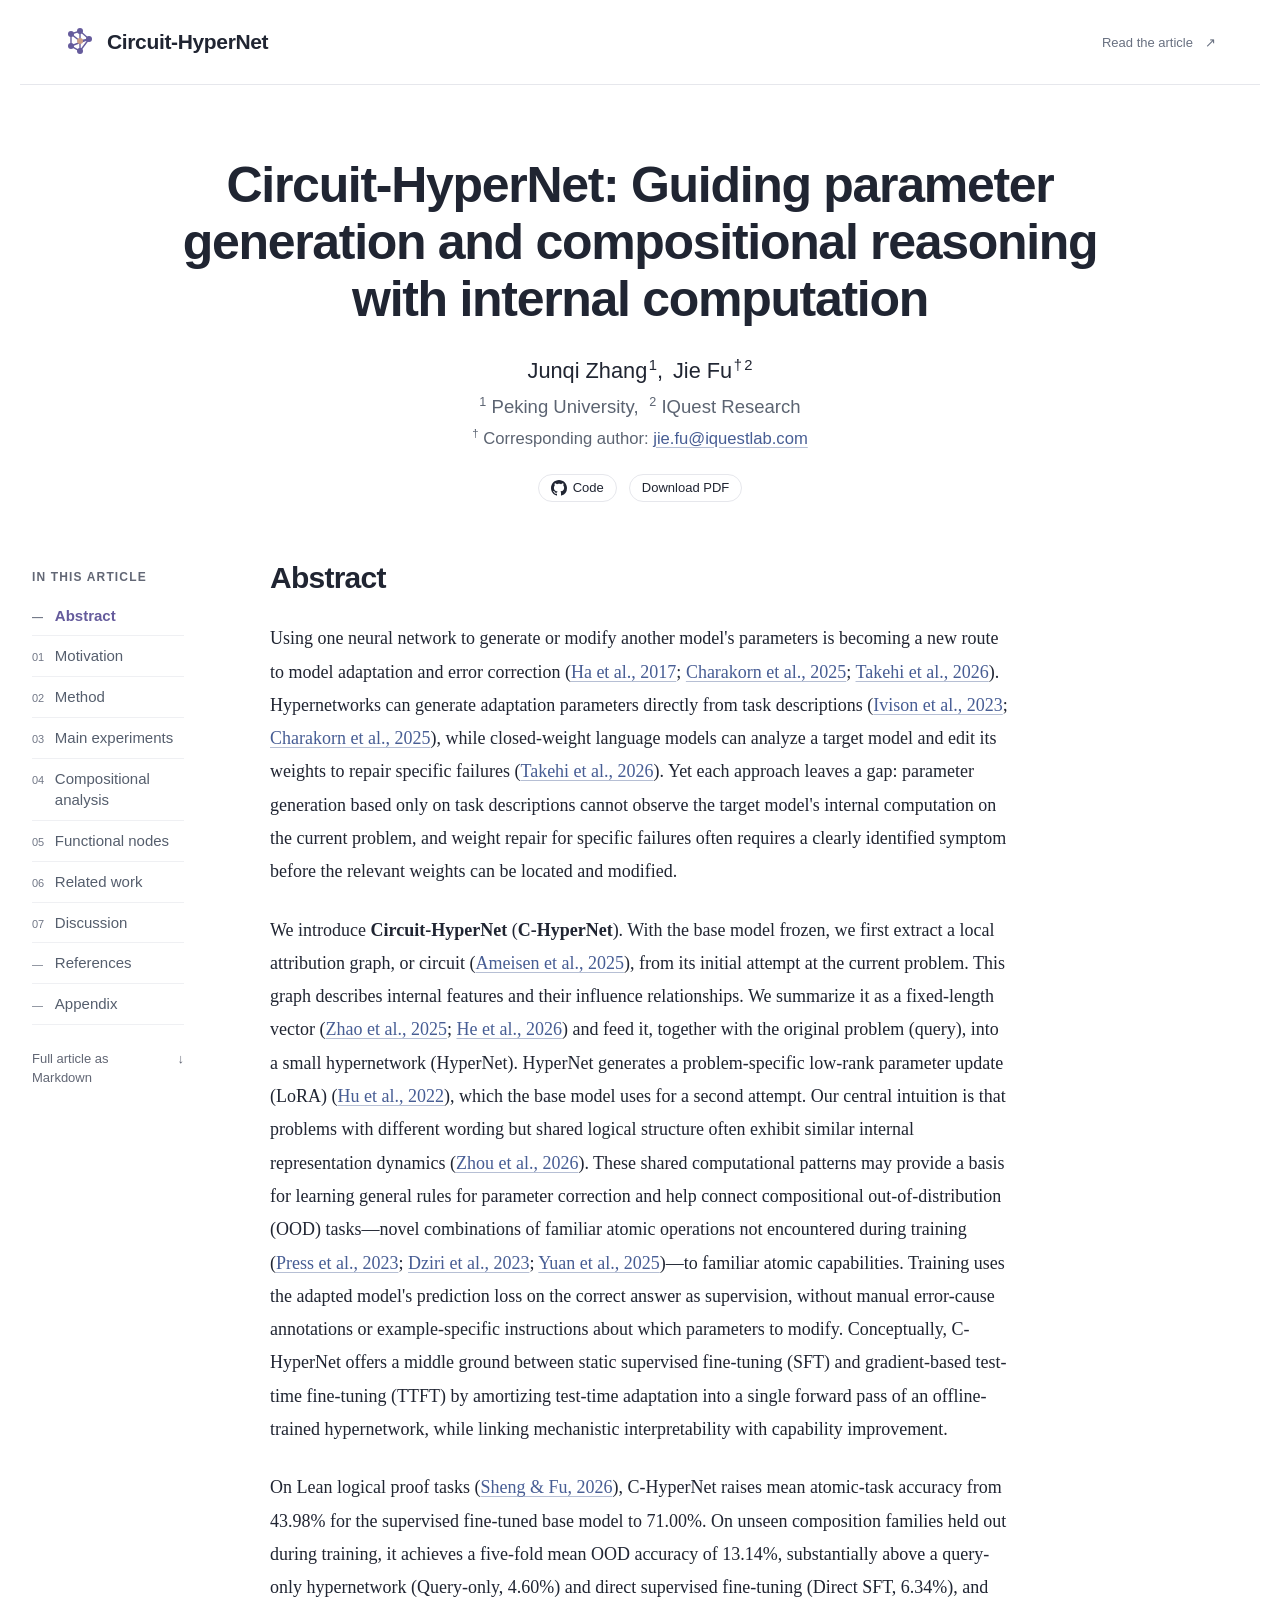
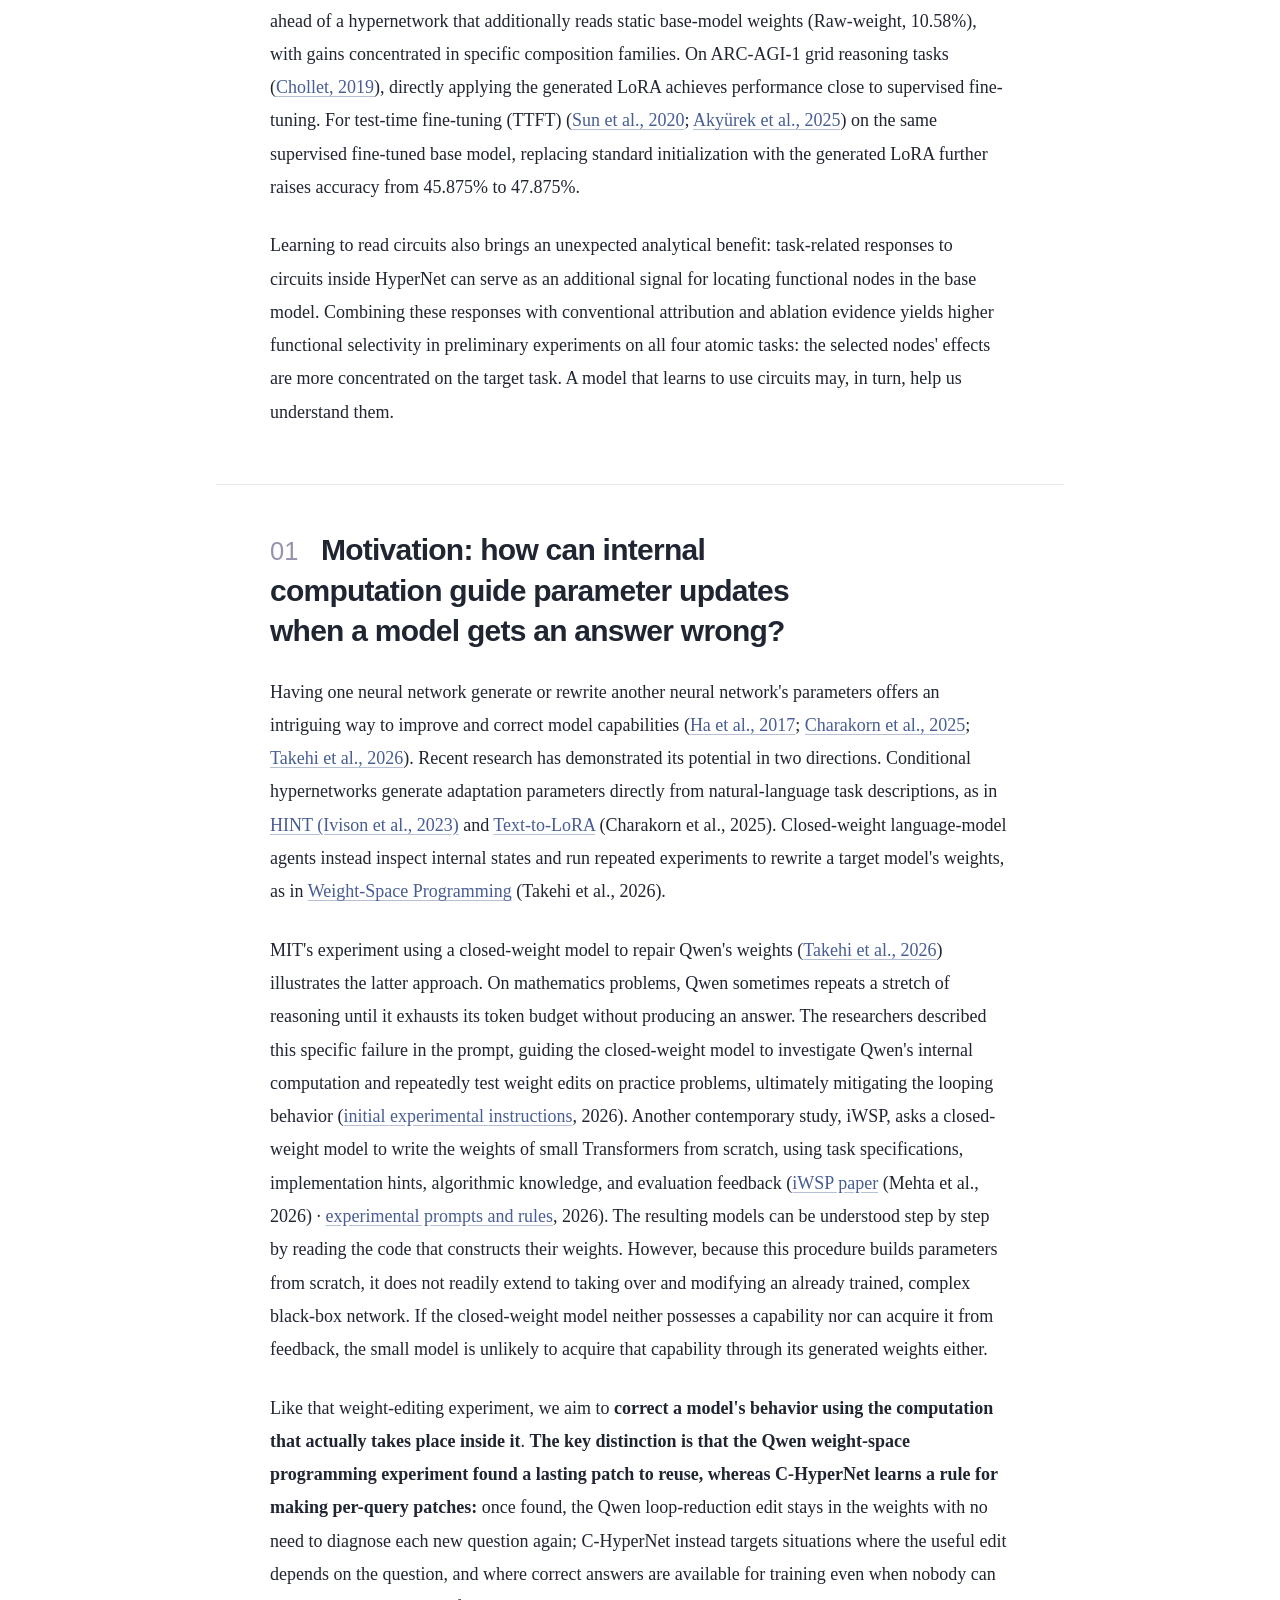
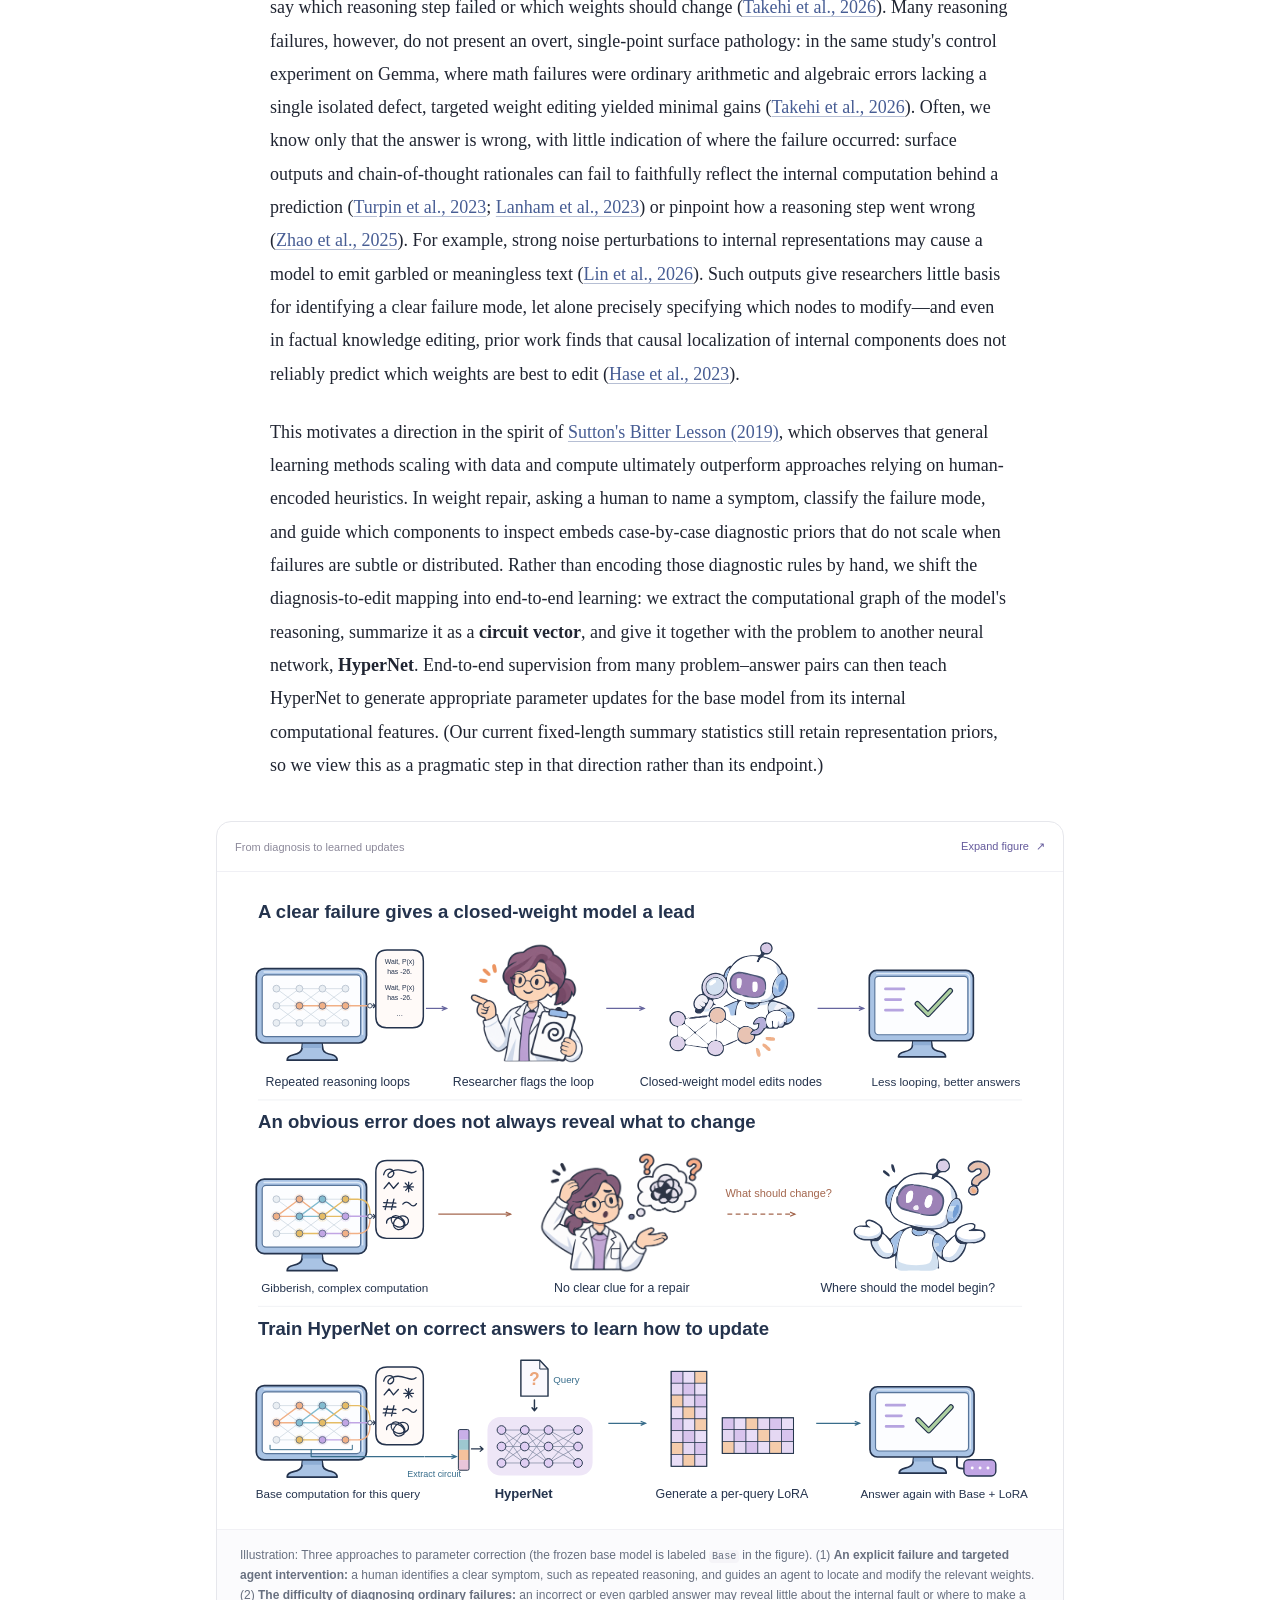
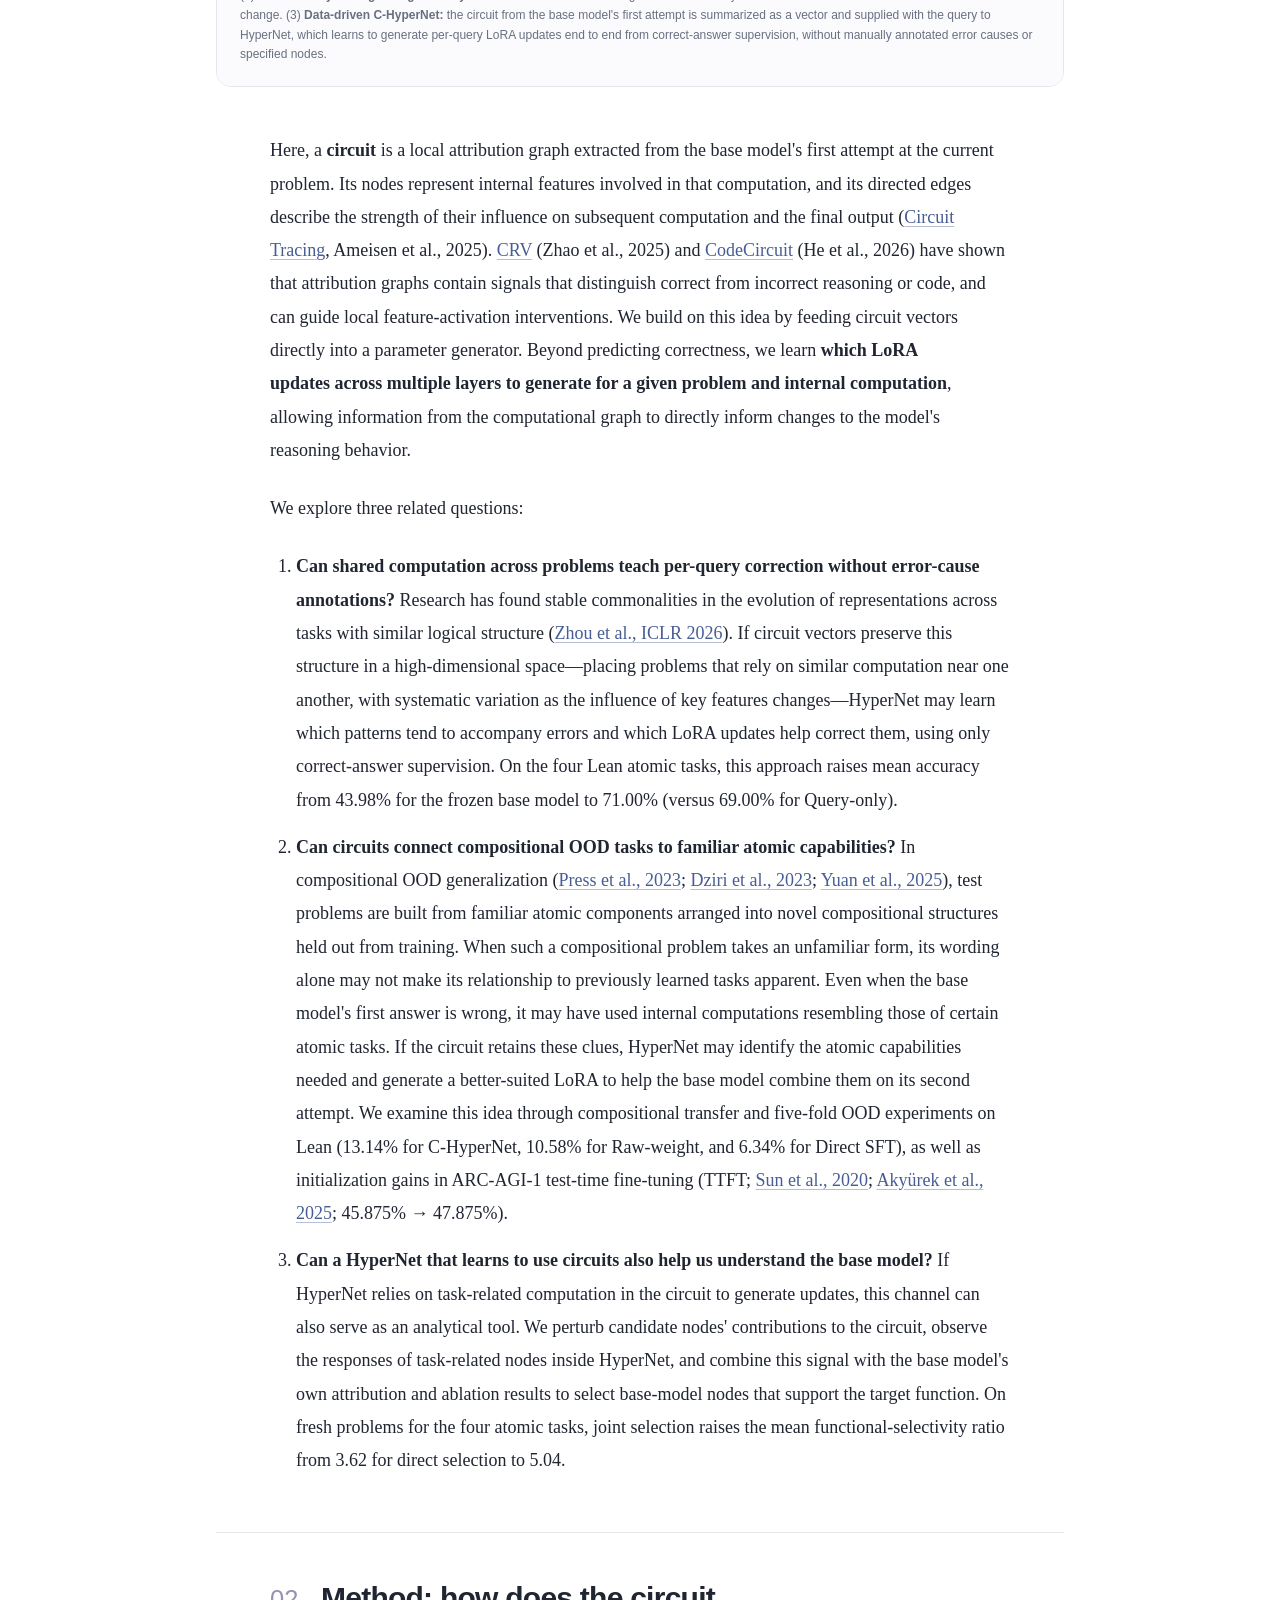
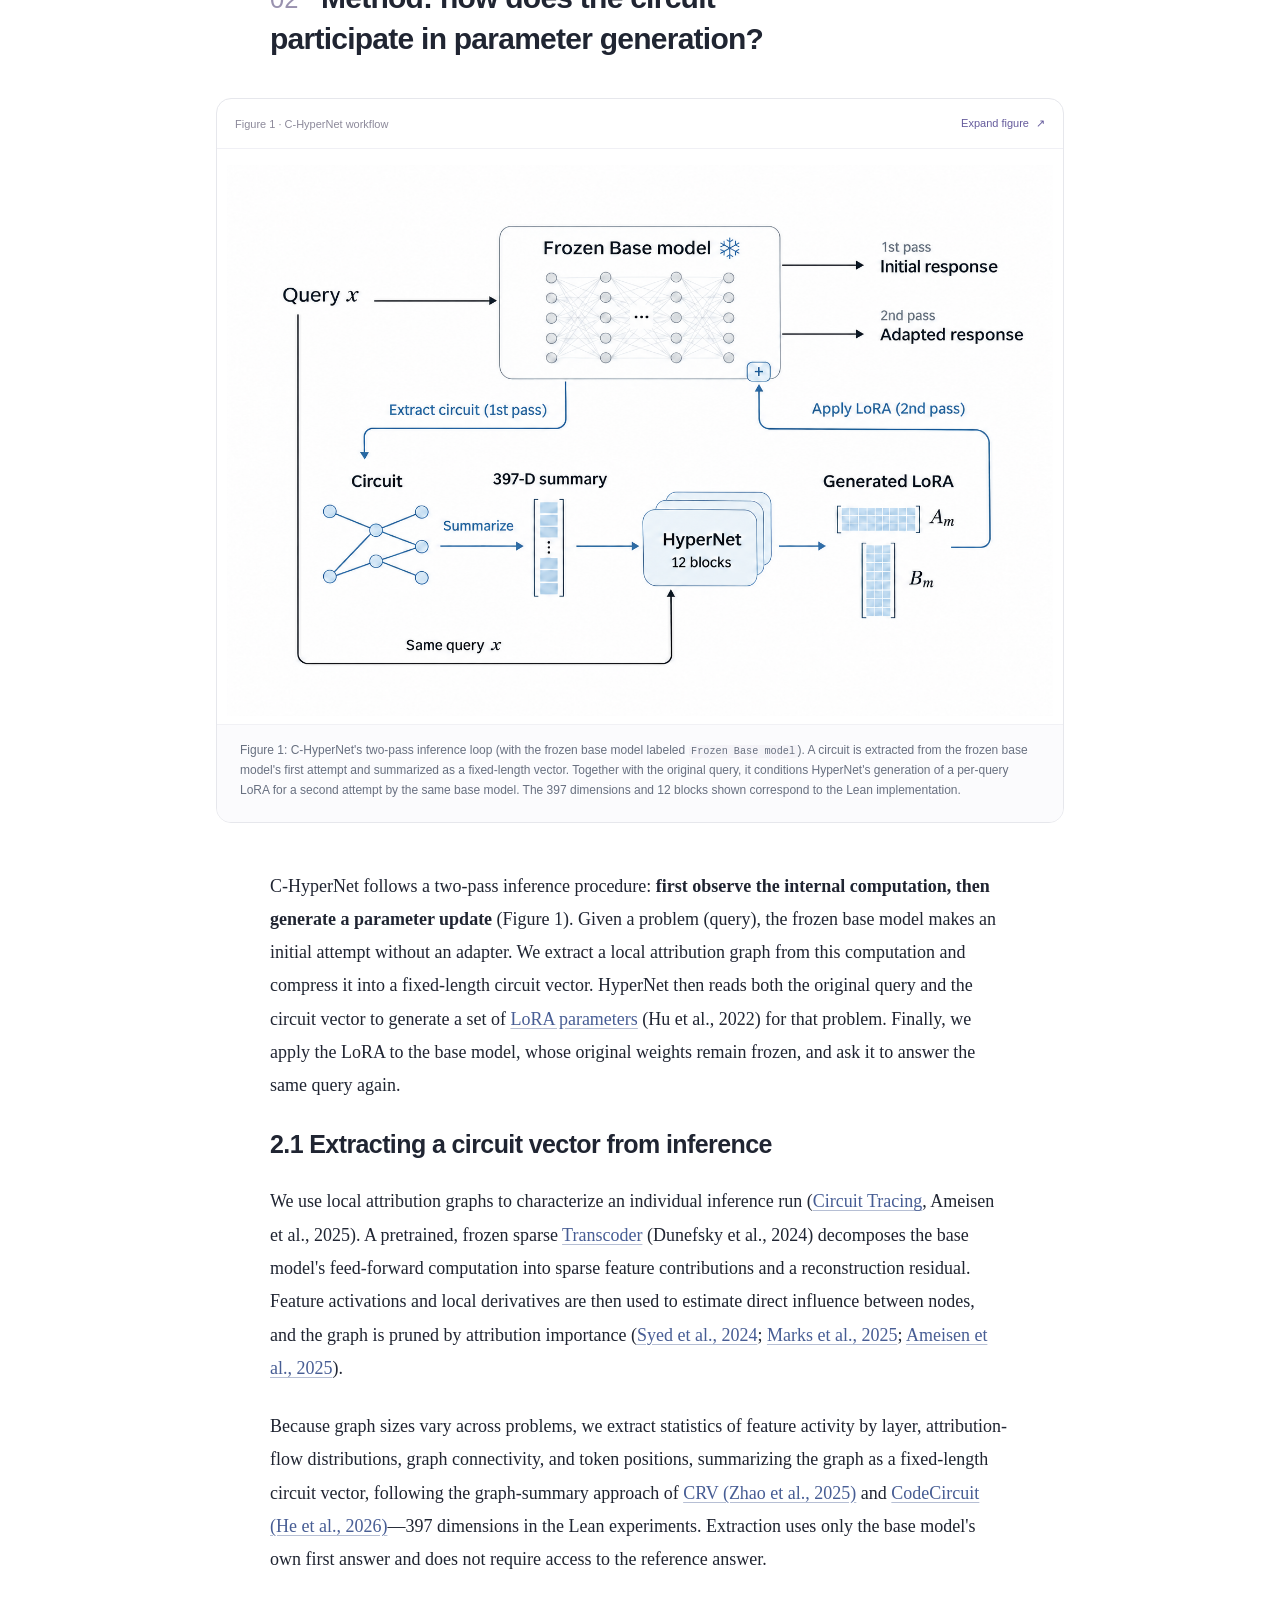
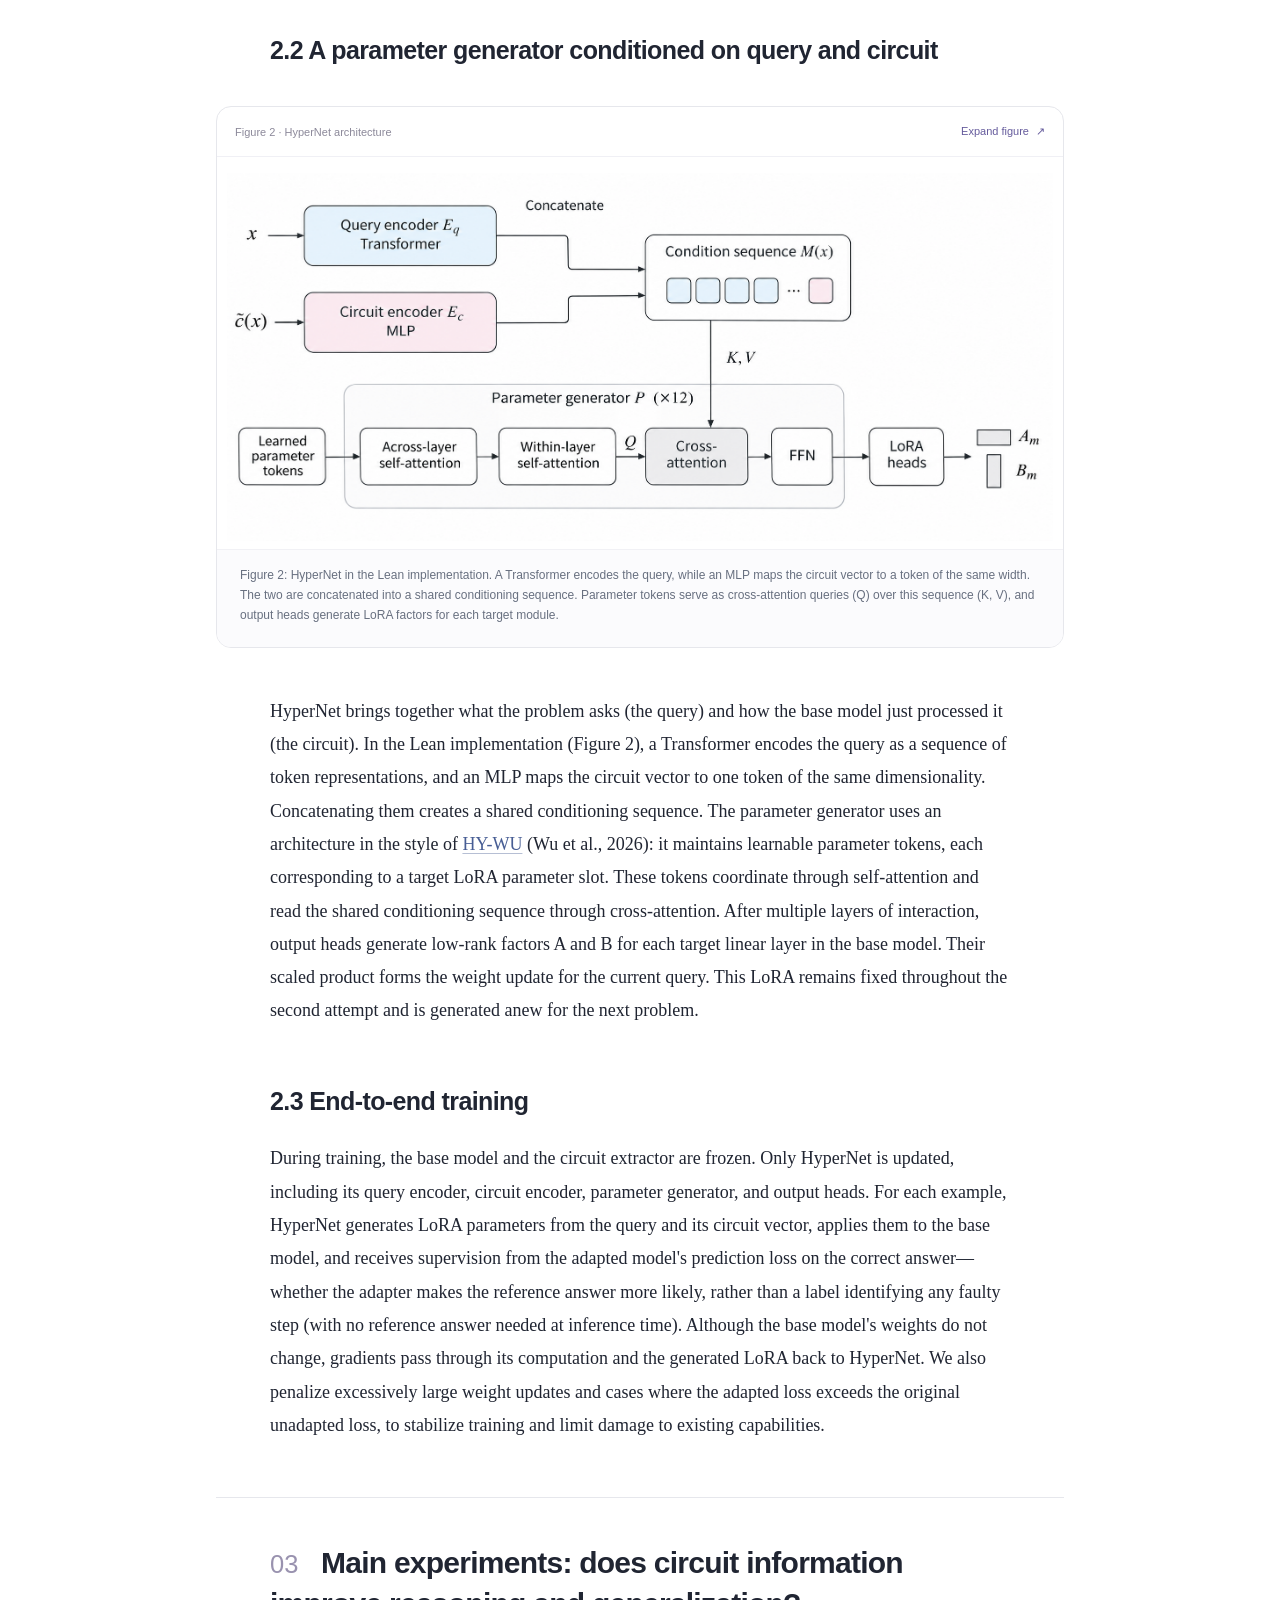
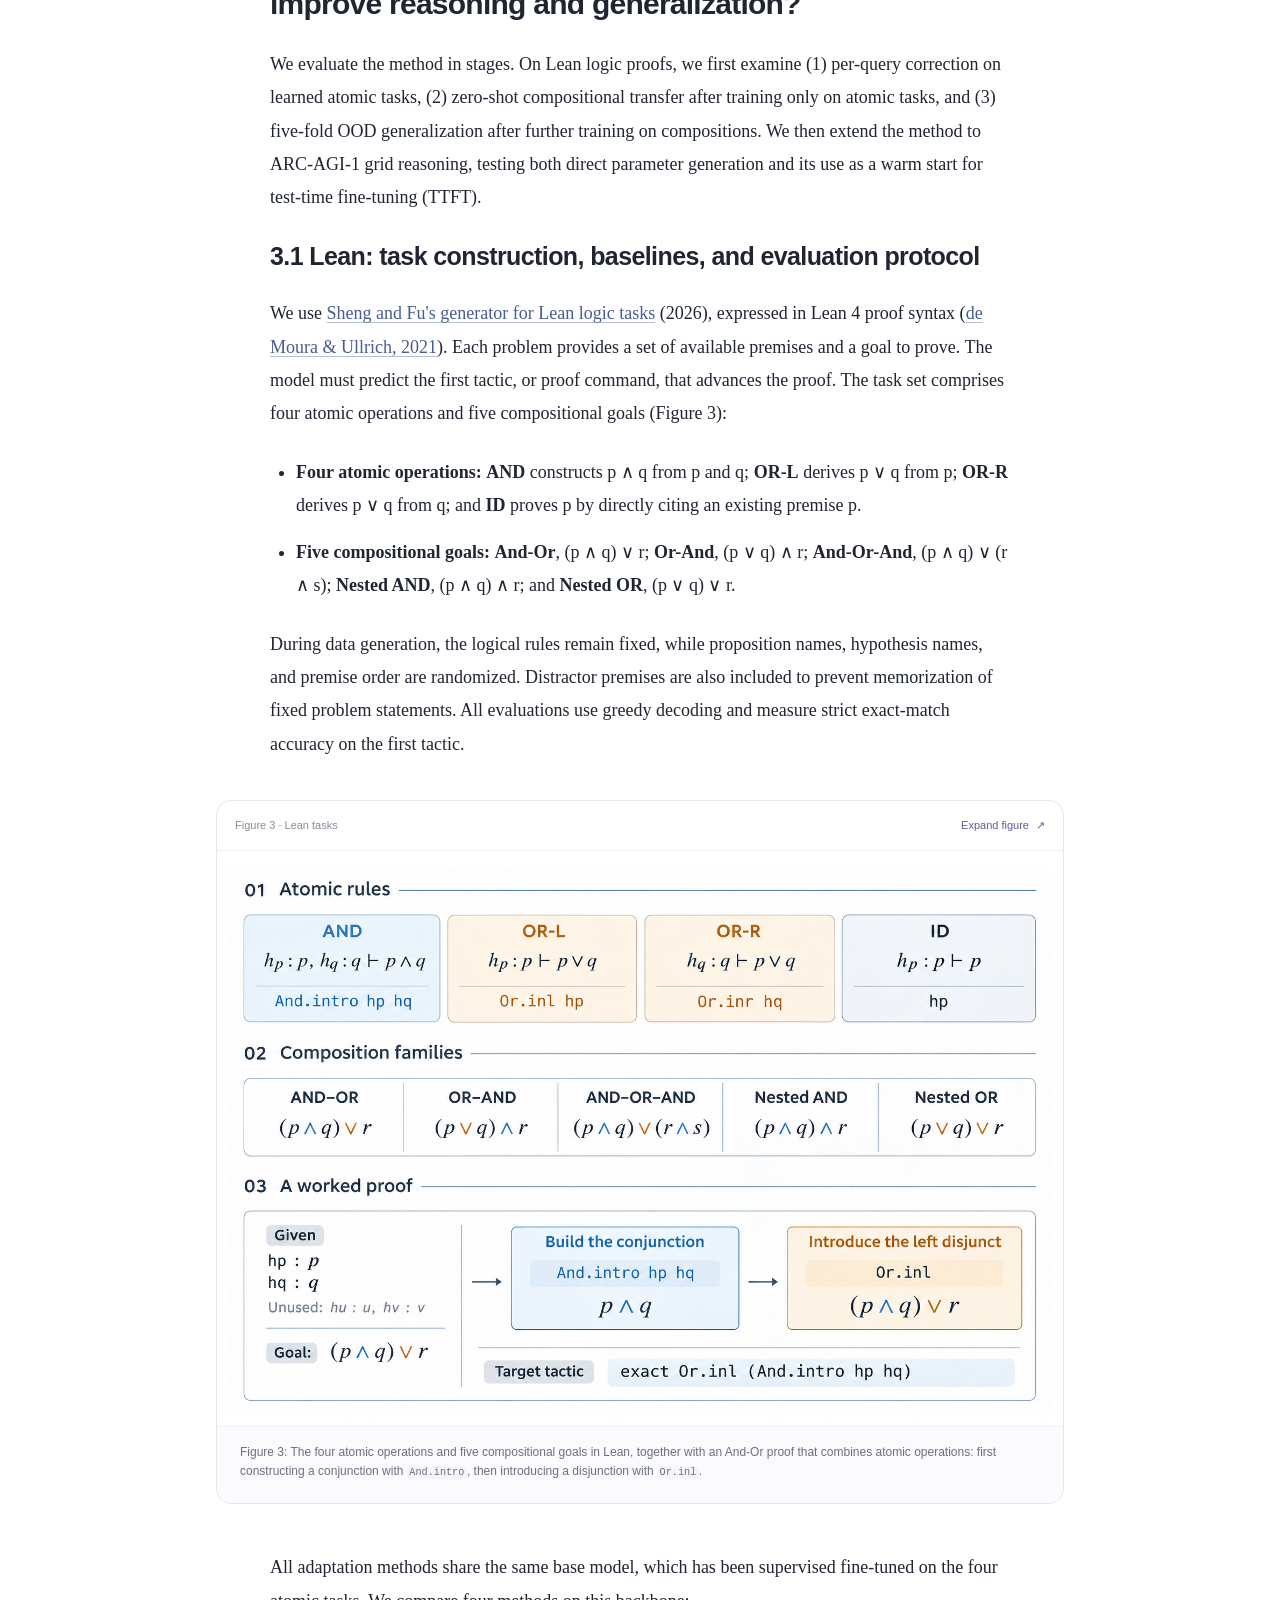
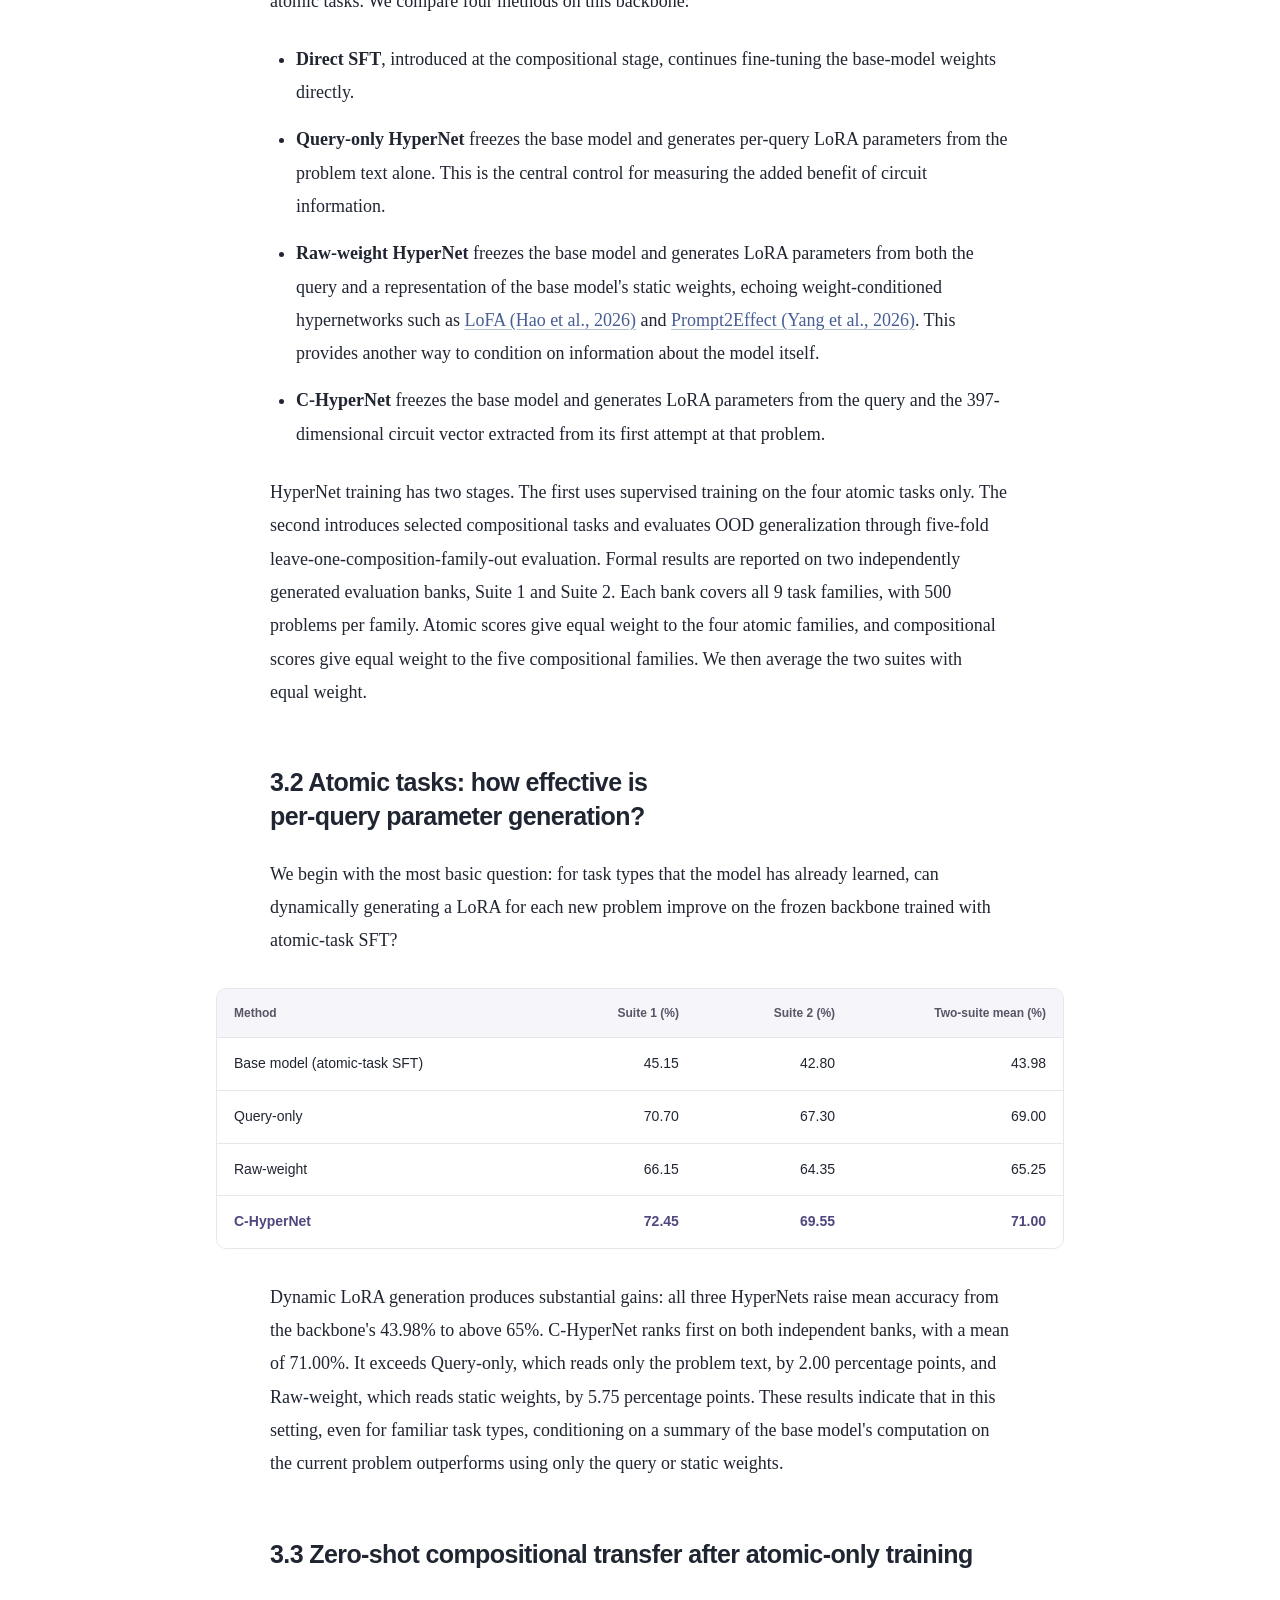
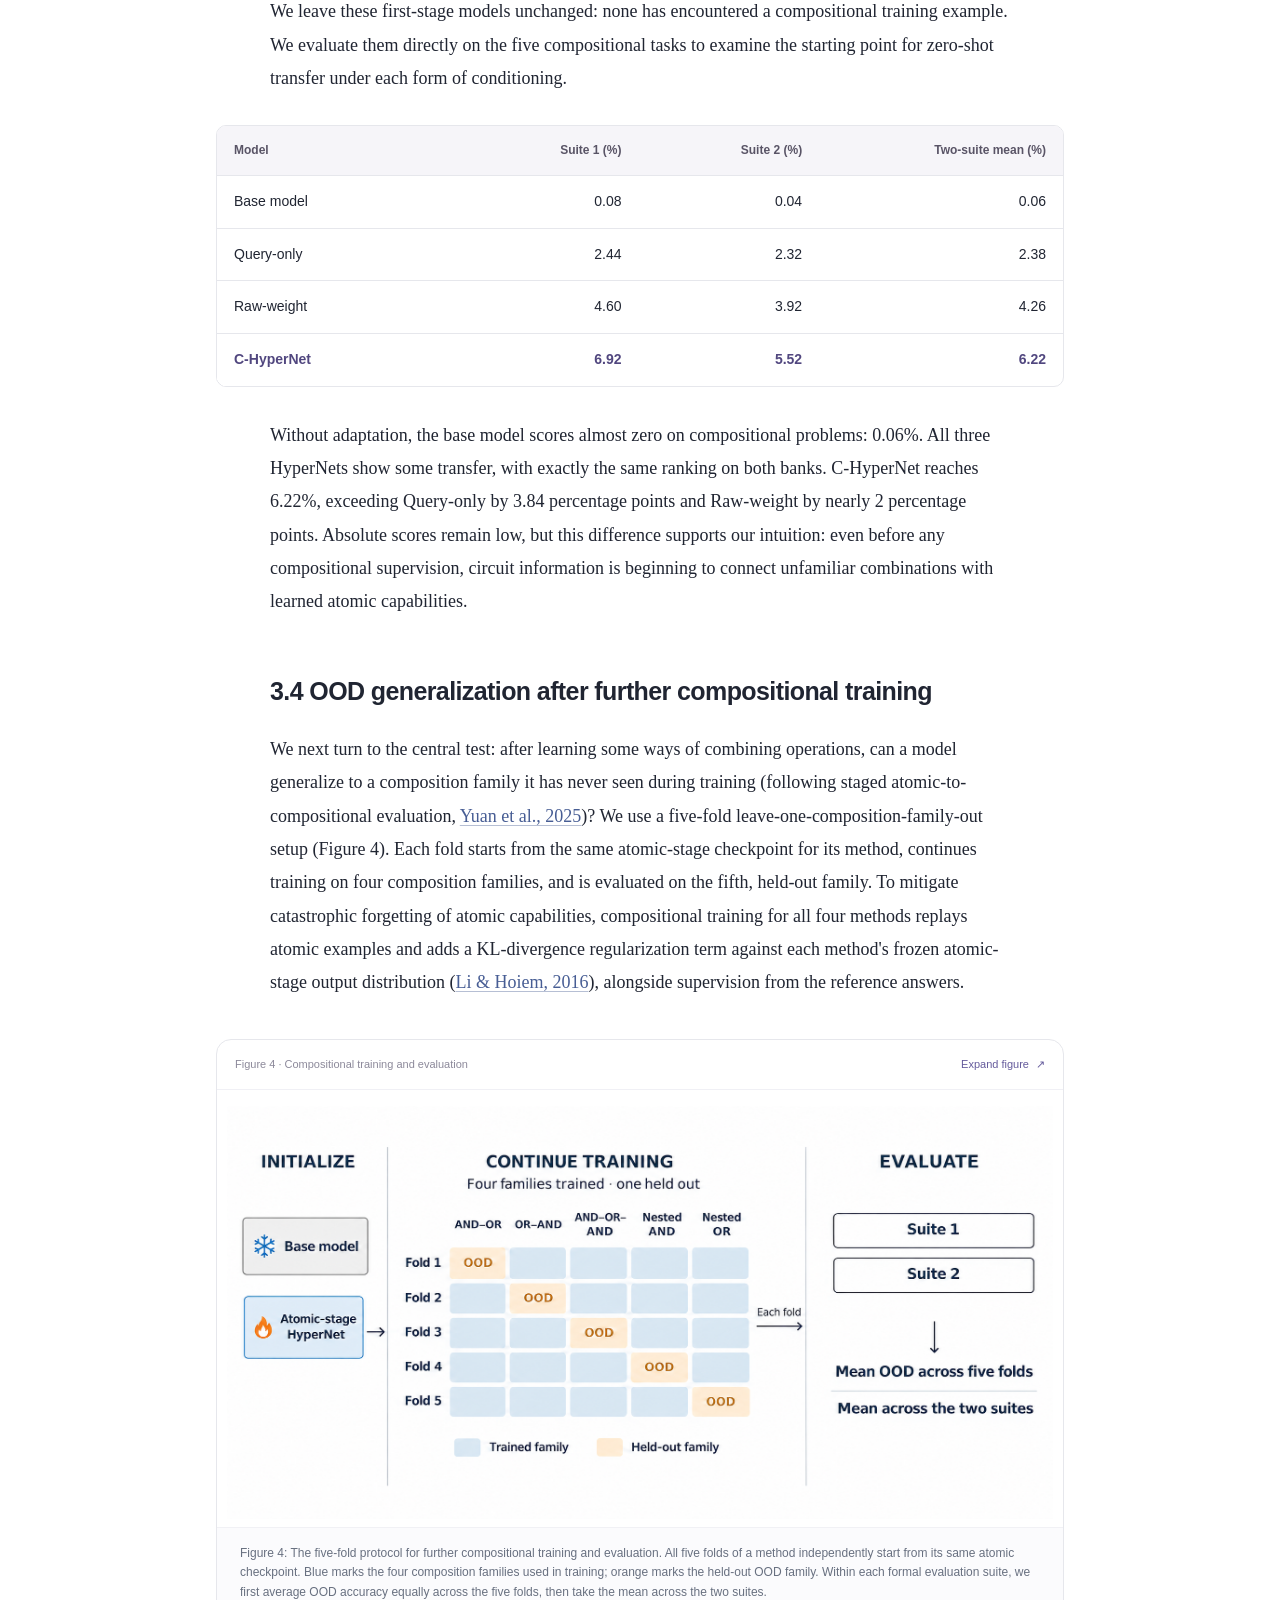
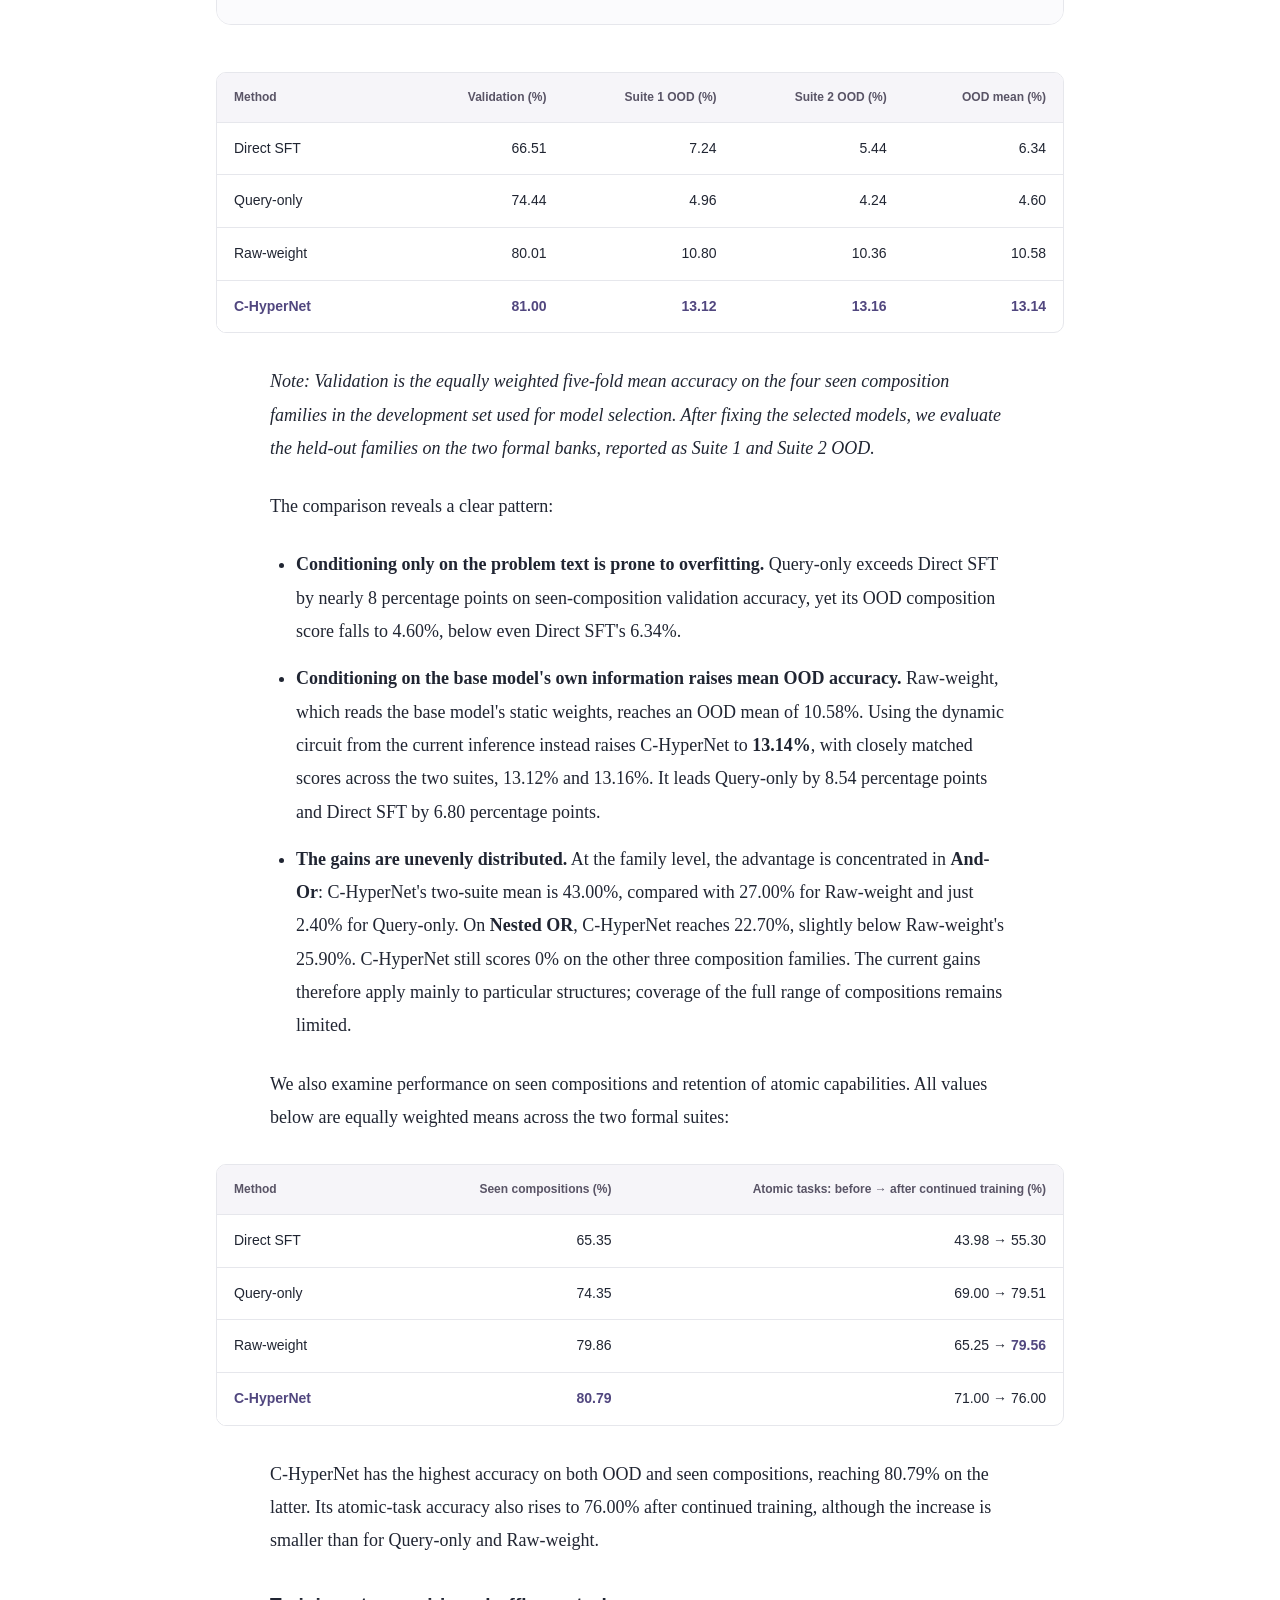
==== index.html @ a5dbe3ce "Balance the article headline and navigation typography" ====
<!doctype html>
<html lang="en">
<head>
  <meta charset="utf-8">
  <meta name="viewport" content="width=device-width,initial-scale=1">
  <meta name="color-scheme" content="light">
  <meta name="description" content="Circuit-HyperNet (C-HyperNet) learns per-query LoRA updates from internal computation, with experiments on Lean compositional reasoning, ARC-AGI-1, and functional-node localization.">
  <meta property="og:title" content="Circuit-HyperNet: Guiding parameter generation and compositional reasoning with internal computation">
  <meta property="og:description" content="Learning per-query parameter updates from the computation behind a model's first answer.">
  <meta property="og:type" content="article">
  <title>Circuit-HyperNet: Guiding parameter generation and compositional reasoning with internal computation</title>
  <meta name="citation_title" content="Circuit-HyperNet: Guiding parameter generation and compositional reasoning with internal computation">
  <meta name="citation_author" content="Junqi Zhang">
  <meta name="citation_author_institution" content="Peking University">
  <meta name="citation_author_email" content="zjq91573@gmail.com">
  <meta name="citation_author" content="Jie Fu">
  <meta name="citation_author_institution" content="IQuest Research">
  <meta name="citation_author_email" content="jie.fu@iquestlab.com">
  <meta name="author" content="Junqi Zhang, Jie Fu">
  <link rel="alternate" type="application/pdf" href="Circuit-HyperNet.pdf" title="Download the report">
  <link rel="icon" href="assets/favicon.svg" type="image/svg+xml">
  <link rel="stylesheet" href="styles.css?v=21">
  <script src="main.js?v=4" defer></script>
</head>
<body>
  <a class="skip-link" href="#abstract">Skip to article</a>
  <header class="site-header">
    <a class="wordmark" href="#top"><svg viewBox="0 0 32 32" width="29" height="29" aria-hidden="true"><path d="M7 8 16 5 25 13 16 25 7 20 7 8 16 15 25 13M16 5v20M7 20l18-7" fill="none" stroke="currentColor" stroke-width="1.4"/><g fill="currentColor"><circle cx="7" cy="8" r="3"/><circle cx="16" cy="5" r="3"/><circle cx="25" cy="13" r="3"/><circle cx="16" cy="25" r="3"/><circle cx="7" cy="20" r="3"/></g><circle cx="16" cy="15" r="3" fill="#cb9d86"/></svg><span>Circuit-HyperNet</span></a>
    <a class="header-link" href="#abstract">Read the article <span aria-hidden="true">↗</span></a>
  </header>
  <main id="top">
    <div class="hero">
      <h1>Circuit-HyperNet: Guiding parameter generation and <span>compositional reasoning</span> <span>with internal computation</span></h1>
      <div class="hero-authors" role="group" aria-label="Authors and affiliations">
        <p class="author-names">
          <span><a href="mailto:zjq91573@gmail.com">Junqi Zhang</a><sup>1</sup>,</span>
          <span><a href="mailto:jie.fu@iquestlab.com">Jie Fu</a><sup>†</sup><sup>2</sup></span>
        </p>
        <p class="author-affiliations"><span><sup>1</sup> Peking University,</span> <span><sup>2</sup> IQuest Research</span></p>
        <p class="author-note"><sup>†</sup> Corresponding author: <a href="mailto:jie.fu@iquestlab.com">jie.fu@iquestlab.com</a></p>
      </div>
      <div class="hero-meta"><a class="repo-link" href="https://github.com/hitzjq/Circuit-Hypernet" target="_blank" rel="noopener noreferrer" aria-label="View Circuit-HyperNet code on GitHub"><svg width="16" height="16" viewBox="0 0 24 24" aria-hidden="true" focusable="false" fill="currentColor"><path d="M12 0C5.37 0 0 5.37 0 12c0 5.31 3.435 9.795 8.205 11.385.6.105.825-.255.825-.57 0-.285-.015-1.23-.015-2.235-3.015.555-3.795-.735-4.035-1.41-.135-.345-.72-1.41-1.23-1.695-.42-.225-1.02-.78-.015-.795.945-.015 1.62.87 1.845 1.23 1.08 1.815 2.805 1.305 3.495.99.105-.78.42-1.305.765-1.605-2.67-.3-5.46-1.335-5.46-5.925 0-1.305.465-2.385 1.23-3.225-.12-.3-.54-1.53.12-3.18 0 0 1.005-.315 3.3 1.23.96-.27 1.98-.405 3-.405s2.04.135 3 .405c2.295-1.56 3.3-1.23 3.3-1.23.66 1.65.24 2.88.12 3.18.765.84 1.23 1.905 1.23 3.225 0 4.605-2.805 5.625-5.475 5.925.435.375.81 1.095.81 2.22 0 1.605-.015 2.895-.015 3.3 0 .315.225.69.825.57A12.02 12.02 0 0 0 24 12c0-6.63-5.37-12-12-12Z"/></svg>Code</a><a class="repo-link" href="Circuit-HyperNet.pdf" download>Download PDF</a></div>
    </div>
    <div class="reading-layout">
      <aside class="contents" aria-label="On this page"><p class="contents-label">IN THIS ARTICLE</p><a href="#abstract"><span class="nav-number">—</span><span>Abstract</span></a>
<a href="#motivation"><span class="nav-number">01</span><span>Motivation</span></a>
<a href="#method"><span class="nav-number">02</span><span>Method</span></a>
<a href="#experiments"><span class="nav-number">03</span><span>Main experiments</span></a>
<a href="#analysis-1"><span class="nav-number">04</span><span>Compositional analysis</span></a>
<a href="#analysis-2"><span class="nav-number">05</span><span>Functional nodes</span></a>
<a href="#related-work"><span class="nav-number">06</span><span>Related work</span></a>
<a href="#discussion"><span class="nav-number">07</span><span>Discussion</span></a>
<a href="#references"><span class="nav-number">—</span><span>References</span></a>
<a href="#appendix"><span class="nav-number">—</span><span>Appendix</span></a><a class="download-link" href="article_en.md" download>Full article as Markdown <span aria-hidden="true">↓</span></a></aside>
      <details class="mobile-contents"><summary>Contents</summary><nav aria-label="Article sections"><a href="#abstract"><span class="nav-number">—</span><span>Abstract</span></a>
<a href="#motivation"><span class="nav-number">01</span><span>Motivation</span></a>
<a href="#method"><span class="nav-number">02</span><span>Method</span></a>
<a href="#experiments"><span class="nav-number">03</span><span>Main experiments</span></a>
<a href="#analysis-1"><span class="nav-number">04</span><span>Compositional analysis</span></a>
<a href="#analysis-2"><span class="nav-number">05</span><span>Functional nodes</span></a>
<a href="#related-work"><span class="nav-number">06</span><span>Related work</span></a>
<a href="#discussion"><span class="nav-number">07</span><span>Discussion</span></a>
<a href="#references"><span class="nav-number">—</span><span>References</span></a>
<a href="#appendix"><span class="nav-number">—</span><span>Appendix</span></a></nav></details>
      <article class="article" aria-label="Circuit-HyperNet research article"><section id="abstract" class="article-section filled-section" aria-label="Abstract"><div class="section-heading"><h2>Abstract</h2></div><p>Using one neural network to generate or modify another model's parameters is becoming a new route to model adaptation and error correction (<a target="_blank" rel="noopener noreferrer" href="https://openreview.net/forum?id=rkpACe1lx">Ha et al., 2017</a>; <a target="_blank" rel="noopener noreferrer" href="https://proceedings.mlr.press/v267/charakorn25a.html">Charakorn et al., 2025</a>; <a target="_blank" rel="noopener noreferrer" href="https://rikiyat.github.io/blog/weight-space-programming/">Takehi et al., 2026</a>). Hypernetworks can generate adaptation parameters directly from task descriptions (<a target="_blank" rel="noopener noreferrer" href="https://aclanthology.org/2023.acl-long.631/">Ivison et al., 2023</a>; <a target="_blank" rel="noopener noreferrer" href="https://proceedings.mlr.press/v267/charakorn25a.html">Charakorn et al., 2025</a>), while  closed-weight language models can analyze a target model and edit its weights to repair specific failures (<a target="_blank" rel="noopener noreferrer" href="https://rikiyat.github.io/blog/weight-space-programming/">Takehi et al., 2026</a>). Yet each approach leaves a gap: parameter generation based only on task descriptions cannot observe the target model's internal computation on the current problem, and weight repair for specific failures often requires a clearly identified symptom before the relevant weights can be located and modified.</p>
<p>We introduce <strong>Circuit-HyperNet</strong> (<strong>C-HyperNet</strong>). With the base model frozen, we first extract a local attribution graph, or circuit (<a target="_blank" rel="noopener noreferrer" href="https://transformer-circuits.pub/2025/attribution-graphs/methods.html">Ameisen et al., 2025</a>), from its initial attempt at the current problem. This graph describes internal features and their influence relationships. We summarize it as a fixed-length vector (<a target="_blank" rel="noopener noreferrer" href="https://arxiv.org/abs/2510.09312">Zhao et al., 2025</a>; <a target="_blank" rel="noopener noreferrer" href="https://arxiv.org/abs/2602.07080">He et al., 2026</a>) and feed it, together with the original problem (query), into a small hypernetwork (HyperNet). HyperNet generates a problem-specific low-rank parameter update (LoRA) (<a target="_blank" rel="noopener noreferrer" href="https://openreview.net/forum?id=nZeVKeeFYf9">Hu et al., 2022</a>), which the base model uses for a second attempt. Our central intuition is that problems with different wording but shared logical structure often exhibit similar internal representation dynamics (<a target="_blank" rel="noopener noreferrer" href="https://proceedings.iclr.cc/paper_files/paper/2026/hash/7644353d580a9e027e0069d6480d971b-Abstract-Conference.html">Zhou et al., 2026</a>). These shared computational patterns may provide a basis for learning general rules for parameter correction and help connect compositional out-of-distribution (OOD) tasks—novel combinations of familiar atomic operations not encountered during training (<a target="_blank" rel="noopener noreferrer" href="https://arxiv.org/abs/2210.03350">Press et al., 2023</a>; <a target="_blank" rel="noopener noreferrer" href="https://arxiv.org/abs/2305.18654">Dziri et al., 2023</a>; <a target="_blank" rel="noopener noreferrer" href="https://arxiv.org/abs/2509.25123">Yuan et al., 2025</a>)—to familiar atomic capabilities. Training uses the adapted model's prediction loss on the correct answer as supervision, without manual error-cause annotations or example-specific instructions about which parameters to modify. Conceptually, C-HyperNet offers a middle ground between static supervised fine-tuning (SFT) and gradient-based test-time fine-tuning (TTFT) by amortizing test-time adaptation into a single forward pass of an offline-trained hypernetwork, while linking mechanistic interpretability with capability improvement.</p>
<p>On Lean logical proof tasks (<a target="_blank" rel="noopener noreferrer" href="https://arxiv.org/html/2607.18921v3#S3.SS1">Sheng &amp; Fu, 2026</a>), C-HyperNet raises mean atomic-task accuracy from 43.98% for the supervised fine-tuned base model to 71.00%. On unseen composition families held out during training, it achieves a five-fold mean OOD accuracy of 13.14%, substantially above a query-only hypernetwork (Query-only, 4.60%) and direct supervised fine-tuning (Direct SFT, 6.34%), and ahead of a hypernetwork that additionally reads static base-model weights (Raw-weight, 10.58%), with gains concentrated in specific composition families. On ARC-AGI-1 grid reasoning tasks (<a target="_blank" rel="noopener noreferrer" href="https://arxiv.org/abs/1911.01547">Chollet, 2019</a>), directly applying the generated LoRA achieves performance close to supervised fine-tuning. For test-time fine-tuning (TTFT) (<a target="_blank" rel="noopener noreferrer" href="https://arxiv.org/abs/1909.13231">Sun et al., 2020</a>; <a target="_blank" rel="noopener noreferrer" href="https://arxiv.org/abs/2411.07279">Akyürek et al., 2025</a>) on the same supervised fine-tuned base model, replacing standard initialization with the generated LoRA further raises accuracy from 45.875% to 47.875%.</p>
<p>Learning to read circuits also brings an unexpected analytical benefit: task-related responses to circuits inside HyperNet can serve as an additional signal for locating functional nodes in the base model. Combining these responses with conventional attribution and ablation evidence yields higher functional selectivity in preliminary experiments on all four atomic tasks: the selected nodes' effects are more concentrated on the target task. A model that learns to use circuits may, in turn, help us understand them.</p></section>
<section id="motivation" class="article-section filled-section" aria-label="Motivation: how can internal computation guide parameter updates when a model gets an answer wrong?"><div class="section-heading"><h2><span class="section-number">01</span> Motivation: how can internal computation guide parameter updates when a model gets an answer wrong?</h2></div><p>Having one neural network generate or rewrite another neural network's parameters offers an intriguing way to improve and correct model capabilities (<a target="_blank" rel="noopener noreferrer" href="https://openreview.net/forum?id=rkpACe1lx">Ha et al., 2017</a>; <a target="_blank" rel="noopener noreferrer" href="https://proceedings.mlr.press/v267/charakorn25a.html">Charakorn et al., 2025</a>; <a target="_blank" rel="noopener noreferrer" href="https://rikiyat.github.io/blog/weight-space-programming/">Takehi et al., 2026</a>). Recent research has demonstrated its potential in two directions. Conditional hypernetworks generate adaptation parameters directly from natural-language task descriptions, as in <a target="_blank" rel="noopener noreferrer" href="https://aclanthology.org/2023.acl-long.631/">HINT (Ivison et al., 2023)</a> and <a target="_blank" rel="noopener noreferrer" href="https://proceedings.mlr.press/v267/charakorn25a.html">Text-to-LoRA</a> (Charakorn et al., 2025).  Closed-weight language-model agents instead inspect internal states and run repeated experiments to rewrite a target model's weights, as in <a target="_blank" rel="noopener noreferrer" href="https://rikiyat.github.io/blog/weight-space-programming/">Weight-Space Programming</a> (Takehi et al., 2026).</p>
<p>MIT's experiment using  a closed-weight model to repair Qwen's weights (<a target="_blank" rel="noopener noreferrer" href="https://rikiyat.github.io/blog/weight-space-programming/">Takehi et al., 2026</a>) illustrates the latter approach. On mathematics problems, Qwen sometimes repeats a stretch of reasoning until it exhausts its token budget without producing an answer. The researchers described this specific failure in the prompt, guiding  the closed-weight model to investigate Qwen's internal computation and repeatedly test weight edits on practice problems, ultimately mitigating the looping behavior (<a target="_blank" rel="noopener noreferrer" href="https://github.com/RikiyaT/lm_understand-logs/blob/main/exp8_math/runs/p50c/turns/t001/prompt.txt">initial experimental instructions</a>, 2026). Another contemporary study, iWSP, asks  a closed-weight model to write the weights of small Transformers from scratch, using task specifications, implementation hints, algorithmic knowledge, and evaluation feedback (<a target="_blank" rel="noopener noreferrer" href="https://arxiv.org/html/2611.18114v1#S2">iWSP paper</a> (Mehta et al., 2026) · <a target="_blank" rel="noopener noreferrer" href="https://github.com/csinva/weight-space-programming-autoresearch/blob/main/experiments/runs/opus55/gcd-three-digits-opus55-s2/program.md">experimental prompts and rules</a>, 2026). The resulting models can be understood step by step by reading the code that constructs their weights. However, because this procedure builds parameters from scratch, it does not readily extend to taking over and modifying an already trained, complex black-box network. If  the closed-weight model neither  possesses a capability nor can acquire it from feedback, the small model  is unlikely to acquire that capability through its generated weights either.</p>
<p>Like that weight-editing experiment, we aim to <strong>correct a model's behavior using the computation that actually takes place inside it</strong>. <strong>The key distinction is that the Qwen weight-space programming experiment found a lasting patch to reuse, whereas C-HyperNet learns a rule for making per-query patches:</strong> once found, the Qwen loop-reduction edit stays in the weights with no need to diagnose each new question again; C-HyperNet instead targets situations where the useful edit depends on the question, and where correct answers are available for training even when nobody can say which reasoning step failed or which weights should change (<a target="_blank" rel="noopener noreferrer" href="https://rikiyat.github.io/blog/weight-space-programming/">Takehi et al., 2026</a>). Many reasoning failures, however, do not  present an overt, single-point surface pathology: in the same study's control experiment on Gemma, where math failures were ordinary arithmetic and algebraic errors lacking a single isolated defect, targeted weight editing yielded minimal gains (<a target="_blank" rel="noopener noreferrer" href="https://rikiyat.github.io/blog/weight-space-programming/">Takehi et al., 2026</a>). Often, we know only that the answer is wrong, with little indication of where the failure occurred: surface outputs and chain-of-thought rationales can fail to faithfully reflect the internal computation behind a prediction (<a target="_blank" rel="noopener noreferrer" href="https://arxiv.org/abs/2305.04388">Turpin et al., 2023</a>; <a target="_blank" rel="noopener noreferrer" href="https://arxiv.org/abs/2307.13702">Lanham et al., 2023</a>) or pinpoint how a reasoning step went wrong (<a target="_blank" rel="noopener noreferrer" href="https://arxiv.org/abs/2510.09312">Zhao et al., 2025</a>). For example, strong noise perturbations to internal representations may cause a model to emit garbled or meaningless text (<a target="_blank" rel="noopener noreferrer" href="https://arxiv.org/html/2605.10611v1#S2.SS1">Lin et al., 2026</a>). Such outputs give researchers little basis for identifying a clear failure mode, let alone precisely specifying which nodes to modify—and even in factual knowledge editing, prior work finds that causal localization of internal components does not reliably predict which weights are best to edit (<a target="_blank" rel="noopener noreferrer" href="https://arxiv.org/abs/2301.04213">Hase et al., 2023</a>).</p>
<p>This motivates a direction  in the spirit of <a target="_blank" rel="noopener noreferrer" href="https://www.cs.utexas.edu/~eunsol/courses/data/bitter_lesson.pdf">Sutton's Bitter Lesson (2019)</a>, which observes that general learning methods scaling with data and compute ultimately outperform approaches relying on human-encoded heuristics. In weight repair, asking a human to name a symptom, classify the failure mode, and guide which components to inspect embeds case-by-case diagnostic priors that do not scale when failures are subtle or distributed. Rather than encoding those diagnostic rules by hand, we shift the diagnosis-to-edit mapping into end-to-end learning: we  extract the computational graph of the model's reasoning, summarize it as a <strong>circuit vector</strong>, and give it together with the problem to another neural network, <strong>HyperNet</strong>. End-to-end supervision from many problem–answer pairs can then teach HyperNet to generate appropriate parameter updates for the base model from its internal computational features. (Our current fixed-length summary statistics still retain representation priors, so we view this as a pragmatic step in that direction rather than its endpoint.)</p>
<figure class="story-figure" id="figure-story">
  <div class="figure-toolbar"><span>From diagnosis to learned updates</span><button class="figure-open" type="button" aria-haspopup="dialog">Expand figure <span aria-hidden="true">↗</span></button></div>
  <a class="figure-fallback" href="assets/circuit_story_en.svg" target="_blank" rel="noopener" aria-label="Open the figure at full size"><img src="assets/circuit_story_en.svg" width="1200" height="920" alt="Three scenarios linking internal nodes, model outputs, and parameter correction" decoding="async"></a>
  <figcaption><p><em>Illustration: Three approaches to parameter correction (the frozen base model is labeled <code>Base</code> in the figure). (1) <strong>An explicit failure and targeted agent intervention:</strong> a human identifies a clear symptom, such as repeated reasoning, and guides an agent to locate and modify the relevant weights. (2) <strong>The difficulty of diagnosing ordinary failures:</strong> an incorrect or even garbled answer may reveal little about the internal fault or where to make a change. (3) <strong>Data-driven C-HyperNet:</strong> the circuit from the base model's first attempt is summarized as a vector and supplied with the query to HyperNet, which learns to generate per-query LoRA updates end to end from correct-answer supervision, without manually annotated error causes or specified nodes.</em></p></figcaption>
</figure><p>Here, a <strong>circuit</strong> is a local attribution graph extracted from the base model's first attempt at the current problem. Its nodes represent internal features involved in that computation, and its directed edges describe the strength of their influence on subsequent computation and the final output (<a target="_blank" rel="noopener noreferrer" href="https://transformer-circuits.pub/2025/attribution-graphs/methods.html">Circuit Tracing</a>, Ameisen et al., 2025). <a target="_blank" rel="noopener noreferrer" href="https://arxiv.org/html/2510.09312v2#S4.SS4">CRV</a> (Zhao et al., 2025) and <a target="_blank" rel="noopener noreferrer" href="https://arxiv.org/html/2602.07080v1#S4.SS4">CodeCircuit</a> (He et al., 2026) have shown that attribution graphs contain signals that distinguish correct from incorrect reasoning or code, and can guide local feature-activation interventions. We build on this idea by feeding circuit vectors directly into a parameter generator. Beyond predicting correctness, we learn <strong>which LoRA updates across multiple layers to generate for a given problem and internal computation</strong>, allowing information from the computational graph to directly inform changes to the model's reasoning behavior.</p>
<p>We explore three related questions:</p>
<ol>
<li><strong>Can shared computation across problems teach per-query correction without error-cause annotations?</strong> Research has found stable commonalities in  the evolution of representations across tasks with similar logical structure (<a target="_blank" rel="noopener noreferrer" href="https://proceedings.iclr.cc/paper_files/paper/2026/hash/7644353d580a9e027e0069d6480d971b-Abstract-Conference.html">Zhou et al., ICLR 2026</a>). If circuit vectors preserve this structure in a high-dimensional space—placing problems that rely on similar computation near one another, with systematic variation as the influence of key features changes—HyperNet may learn which patterns tend to accompany errors and which LoRA updates help correct them, using only correct-answer supervision. On the four Lean atomic tasks, this approach raises mean accuracy from 43.98% for the frozen base model to 71.00% (versus 69.00% for Query-only).</li>
<li><strong>Can circuits connect  compositional OOD tasks to familiar atomic capabilities?</strong> In compositional OOD generalization (<a target="_blank" rel="noopener noreferrer" href="https://arxiv.org/abs/2210.03350">Press et al., 2023</a>; <a target="_blank" rel="noopener noreferrer" href="https://arxiv.org/abs/2305.18654">Dziri et al., 2023</a>; <a target="_blank" rel="noopener noreferrer" href="https://arxiv.org/abs/2509.25123">Yuan et al., 2025</a>), test problems are built from familiar atomic components arranged into novel compositional structures held out from training. When such a  compositional problem takes an unfamiliar form, its wording alone may not make its relationship to previously learned tasks apparent. Even when the base model's first answer is wrong, it may have used internal computations resembling those of certain atomic tasks. If the circuit retains these clues, HyperNet may identify the atomic capabilities needed and generate a better-suited LoRA to help the base model combine them on its second attempt. We examine this idea through compositional transfer and five-fold OOD experiments on Lean (13.14% for C-HyperNet, 10.58% for Raw-weight, and 6.34% for Direct SFT), as well as initialization gains in ARC-AGI-1 test-time fine-tuning (TTFT; <a target="_blank" rel="noopener noreferrer" href="https://arxiv.org/abs/1909.13231">Sun et al., 2020</a>; <a target="_blank" rel="noopener noreferrer" href="https://arxiv.org/abs/2411.07279">Akyürek et al., 2025</a>; 45.875% → 47.875%).</li>
<li><strong>Can a HyperNet that learns to use circuits also help us understand the base model?</strong> If HyperNet relies on task-related computation in the circuit to generate updates, this channel can also serve as an analytical tool. We perturb candidate nodes' contributions to the circuit, observe the responses of task-related nodes inside HyperNet, and combine this signal with the base model's own attribution and ablation results to select base-model nodes that support the target function. On fresh problems for the four atomic tasks, joint selection raises the mean functional-selectivity ratio from 3.62 for direct selection to 5.04.</li>
</ol></section>
<section id="method" class="article-section filled-section" aria-label="Method: how does the circuit participate in parameter generation?"><div class="section-heading"><h2><span class="section-number">02</span> Method: how does the circuit participate in parameter generation?</h2></div><figure class="story-figure" id="figure-method">
  <div class="figure-toolbar"><span>Figure 1 · C-HyperNet workflow</span><button class="figure-open" type="button" aria-haspopup="dialog">Expand figure <span aria-hidden="true">↗</span></button></div>
  <a class="figure-fallback" href="assets/method_overview.png" target="_blank" rel="noopener" aria-label="Open the figure at full size"><img src="assets/method_overview.png" width="1536" height="1024" alt="C-HyperNet workflow" decoding="async"></a>
  <figcaption><p><em>Figure 1: C-HyperNet's two-pass inference loop (with the frozen base model labeled <code>Frozen Base model</code>). A circuit is extracted from the frozen base model's first attempt and summarized as a fixed-length vector. Together with the original query, it conditions HyperNet's generation of a per-query LoRA for a second attempt by the same base model. The 397 dimensions and 12 blocks shown correspond to the Lean implementation.</em></p></figcaption>
</figure><p>C-HyperNet follows a two-pass inference procedure: <strong>first observe the internal computation, then generate a parameter update</strong> (Figure 1). Given a problem (query), the frozen base model makes an initial attempt without an adapter. We extract a local attribution graph from this computation and compress it into a fixed-length circuit vector. HyperNet then reads both the original query and the circuit vector to generate a set of <a target="_blank" rel="noopener noreferrer" href="https://openreview.net/forum?id=nZeVKeeFYf9">LoRA parameters</a> (Hu et al., 2022) for that problem. Finally, we apply the LoRA to the base model, whose original weights remain frozen, and ask it to answer the same query again.</p>
<h3>2.1 Extracting a circuit vector from inference</h3>
<p>We use local attribution graphs to characterize an individual inference run (<a target="_blank" rel="noopener noreferrer" href="https://transformer-circuits.pub/2025/attribution-graphs/methods.html">Circuit Tracing</a>, Ameisen et al., 2025). A pretrained, frozen sparse <a target="_blank" rel="noopener noreferrer" href="https://proceedings.neurips.cc/paper_files/paper/2024/hash/2b8f4db0464cc5b6e9d5e6bea4b9f308-Abstract-Conference.html">Transcoder</a> (Dunefsky et al., 2024) decomposes the base model's feed-forward computation into sparse feature contributions and a reconstruction residual. Feature activations and local derivatives are then used to estimate direct influence between nodes, and the graph is pruned by attribution importance (<a target="_blank" rel="noopener noreferrer" href="https://arxiv.org/abs/2310.10348">Syed et al., 2024</a>; <a target="_blank" rel="noopener noreferrer" href="https://arxiv.org/abs/2403.19647">Marks et al., 2025</a>; <a target="_blank" rel="noopener noreferrer" href="https://transformer-circuits.pub/2025/attribution-graphs/methods.html">Ameisen et al., 2025</a>).</p>
<p>Because graph sizes vary across problems, we extract statistics of feature activity by layer, attribution-flow distributions, graph connectivity, and token positions, summarizing the graph as a fixed-length circuit vector, following the graph-summary approach of <a target="_blank" rel="noopener noreferrer" href="https://arxiv.org/abs/2510.09312">CRV (Zhao et al., 2025)</a> and <a target="_blank" rel="noopener noreferrer" href="https://arxiv.org/abs/2602.07080">CodeCircuit (He et al., 2026)</a>—397 dimensions in the Lean experiments. Extraction uses only the base model's own first answer and does not require access to the reference answer.</p>
<h3>2.2 A parameter generator conditioned on query and circuit</h3>
<figure class="story-figure" id="figure-architecture">
  <div class="figure-toolbar"><span>Figure 2 · HyperNet architecture</span><button class="figure-open" type="button" aria-haspopup="dialog">Expand figure <span aria-hidden="true">↗</span></button></div>
  <a class="figure-fallback" href="assets/hypernet_architecture.png" target="_blank" rel="noopener" aria-label="Open the figure at full size"><img src="assets/hypernet_architecture.png" width="1879" height="837" alt="HyperNet query and circuit encoders and parameter generator" decoding="async"></a>
  <figcaption><p><em>Figure 2: HyperNet in the Lean implementation. A Transformer encodes the query, while an MLP maps the circuit vector to a token of the same width. The two are concatenated into a shared conditioning sequence. Parameter tokens serve as cross-attention queries (Q) over this sequence (K, V), and output heads generate LoRA factors for each target module.</em></p></figcaption>
</figure><p>HyperNet brings together what the problem asks (the query) and how the base model just processed it (the circuit). In the Lean implementation (Figure 2), a Transformer encodes the query as a sequence of token representations, and an MLP maps the circuit vector to one token of the same dimensionality. Concatenating them creates a shared conditioning sequence. The parameter generator uses an architecture in the style of <a target="_blank" rel="noopener noreferrer" href="https://arxiv.org/abs/2603.07236">HY-WU</a> (Wu et al., 2026): it maintains learnable parameter tokens, each corresponding to a target LoRA parameter slot. These tokens coordinate through self-attention and read the shared conditioning sequence through cross-attention. After multiple layers of interaction, output heads generate low-rank factors A and B for each target linear layer in the base model. Their scaled product forms the weight update for the current query. This LoRA remains fixed throughout the second attempt and is generated anew for the next problem.</p>
<h3>2.3 End-to-end training</h3>
<p>During training, the base model and the circuit extractor are frozen. Only HyperNet is updated, including its query encoder, circuit encoder, parameter generator, and output heads. For each example, HyperNet generates LoRA parameters from the query and its circuit vector, applies them to the base model, and receives supervision from the adapted model's prediction loss on the correct answer—whether the adapter makes the reference answer more likely, rather than a label identifying any faulty step (with no reference answer needed at inference time). Although the base model's weights do not change, gradients pass through its computation and the generated LoRA back to HyperNet. We also penalize excessively large weight updates and cases where the adapted loss exceeds the original unadapted loss, to stabilize training and limit damage to existing capabilities.</p></section>
<section id="experiments" class="article-section filled-section" aria-label="Main experiments: does circuit information improve reasoning and generalization?"><div class="section-heading"><h2><span class="section-number">03</span> Main experiments: does circuit information improve reasoning and generalization?</h2></div><p>We evaluate the method in stages. On Lean logic proofs, we first examine (1) per-query correction on learned atomic tasks, (2) zero-shot compositional transfer after training only on atomic tasks, and (3) five-fold OOD generalization after further training on compositions. We then extend the method to ARC-AGI-1 grid reasoning, testing both direct parameter generation and its use as a warm start for test-time fine-tuning (TTFT).</p>
<h3>3.1 Lean: task construction, baselines, and evaluation protocol</h3>
<p>We use <a target="_blank" rel="noopener noreferrer" href="https://arxiv.org/html/2607.18921v3#S3.SS1">Sheng and Fu's generator for Lean logic tasks</a> (2026), expressed in Lean 4 proof syntax (<a target="_blank" rel="noopener noreferrer" href="https://doi.org/10.1007/978-3-030-79876-5_37">de Moura &amp; Ullrich, 2021</a>). Each problem provides a set of available premises and a goal to prove. The model must predict the first tactic, or proof command, that advances the proof. The task set comprises four atomic operations and five compositional goals (Figure 3):</p>
<ul>
<li><strong>Four atomic operations:</strong> <strong>AND</strong> constructs p ∧ q from p and q; <strong>OR-L</strong> derives p ∨ q from p; <strong>OR-R</strong> derives p ∨ q from q; and <strong>ID</strong> proves p by directly citing an existing premise p.</li>
<li><strong>Five compositional goals:</strong> <strong>And-Or</strong>, (p ∧ q) ∨ r; <strong>Or-And</strong>, (p ∨ q) ∧ r; <strong>And-Or-And</strong>, (p ∧ q) ∨ (r ∧ s); <strong>Nested AND</strong>, (p ∧ q) ∧ r; and <strong>Nested OR</strong>, (p ∨ q) ∨ r.</li>
</ul>
<p>During data generation, the logical rules remain fixed, while proposition names, hypothesis names, and premise order are randomized. Distractor premises are also included to prevent memorization of fixed problem statements. All evaluations use greedy decoding and measure strict exact-match accuracy on the first tactic.</p>
<figure class="story-figure" id="figure-lean-tasks">
  <div class="figure-toolbar"><span>Figure 3 · Lean tasks</span><button class="figure-open" type="button" aria-haspopup="dialog">Expand figure <span aria-hidden="true">↗</span></button></div>
  <a class="figure-fallback" href="assets/lean_tasks.png" target="_blank" rel="noopener" aria-label="Open the figure at full size"><img src="assets/lean_tasks.png" width="1536" height="1024" alt="Lean atomic operations, compositional tasks, and an example proof" decoding="async"></a>
  <figcaption><p><em>Figure 3: The four atomic operations and five compositional goals in Lean, together with an And-Or proof that combines atomic operations: first constructing a conjunction with <code>And.intro</code>, then introducing a disjunction with <code>Or.inl</code>.</em></p></figcaption>
</figure><p>All adaptation methods share the same base model, which has been supervised fine-tuned on the four atomic tasks. We compare four methods on this backbone:</p>
<ul>
<li><strong>Direct SFT</strong>, introduced at the compositional stage, continues fine-tuning the base-model weights directly.</li>
<li><strong>Query-only HyperNet</strong> freezes the base model and generates per-query LoRA parameters from the problem text alone. This is the central control for measuring the added benefit of circuit information.</li>
<li><strong>Raw-weight HyperNet</strong> freezes the base model and generates LoRA parameters from both the query and a representation of the base model's static weights, echoing weight-conditioned hypernetworks such as <a target="_blank" rel="noopener noreferrer" href="https://arxiv.org/html/2512.08785v1#S3.SS3">LoFA (Hao et al., 2026)</a> and <a target="_blank" rel="noopener noreferrer" href="https://arxiv.org/html/2606.13971v3#S3.SS2">Prompt2Effect (Yang et al., 2026)</a>. This provides another way to condition on information about the model itself.</li>
<li><strong>C-HyperNet</strong> freezes the base model and generates LoRA parameters from the query and the 397-dimensional circuit vector extracted from its first attempt at that problem.</li>
</ul>
<p>HyperNet training has two stages. The first uses supervised training on the four atomic tasks only. The second introduces selected compositional tasks and evaluates OOD generalization through five-fold leave-one-composition-family-out evaluation. Formal results are reported on two independently generated evaluation banks, Suite 1 and Suite 2. Each bank covers all 9 task families, with 500 problems per family. Atomic scores give equal weight to the four atomic families, and compositional scores give equal weight to the five compositional families. We then average the two suites with equal weight.</p>
<h3>3.2 Atomic tasks: how effective is per-query parameter generation?</h3>
<p>We begin with the most basic question: for task types that the model has already learned, can dynamically generating a LoRA for each new problem improve on the frozen backbone trained with atomic-task SFT?</p>
<div class="result-table" role="region" aria-label="Results table; scroll horizontally if needed" tabindex="0"><table>
<thead>
<tr>
<th scope="col">Method</th>
<th scope="col" style="text-align: right;">Suite 1 (%)</th>
<th scope="col" style="text-align: right;">Suite 2 (%)</th>
<th scope="col" style="text-align: right;">Two-suite mean (%)</th>
</tr>
</thead>
<tbody>
<tr>
<td>Base model (atomic-task SFT)</td>
<td style="text-align: right;">45.15</td>
<td style="text-align: right;">42.80</td>
<td style="text-align: right;">43.98</td>
</tr>
<tr>
<td>Query-only</td>
<td style="text-align: right;">70.70</td>
<td style="text-align: right;">67.30</td>
<td style="text-align: right;">69.00</td>
</tr>
<tr>
<td>Raw-weight</td>
<td style="text-align: right;">66.15</td>
<td style="text-align: right;">64.35</td>
<td style="text-align: right;">65.25</td>
</tr>
<tr>
<td><strong>C-HyperNet</strong></td>
<td style="text-align: right;"><strong>72.45</strong></td>
<td style="text-align: right;"><strong>69.55</strong></td>
<td style="text-align: right;"><strong>71.00</strong></td>
</tr>
</tbody>
</table></div>
<p>Dynamic LoRA generation produces substantial gains: all three HyperNets raise mean accuracy from the backbone's 43.98% to above 65%. C-HyperNet ranks first on both independent banks, with a mean of 71.00%. It exceeds Query-only, which reads only the problem text, by 2.00 percentage points, and Raw-weight, which reads static weights, by 5.75 percentage points. These results indicate that in this setting, even for familiar task types, conditioning on a summary of the base model's computation on the current problem outperforms using only the query or static weights.</p>
<h3>3.3 Zero-shot compositional transfer after atomic-only training</h3>
<p>We leave these first-stage models unchanged: none has encountered a compositional training example. We evaluate them directly on the five compositional tasks to examine the starting point for zero-shot transfer under each form of conditioning.</p>
<div class="result-table" role="region" aria-label="Results table; scroll horizontally if needed" tabindex="0"><table>
<thead>
<tr>
<th scope="col">Model</th>
<th scope="col" style="text-align: right;">Suite 1 (%)</th>
<th scope="col" style="text-align: right;">Suite 2 (%)</th>
<th scope="col" style="text-align: right;">Two-suite mean (%)</th>
</tr>
</thead>
<tbody>
<tr>
<td>Base model</td>
<td style="text-align: right;">0.08</td>
<td style="text-align: right;">0.04</td>
<td style="text-align: right;">0.06</td>
</tr>
<tr>
<td>Query-only</td>
<td style="text-align: right;">2.44</td>
<td style="text-align: right;">2.32</td>
<td style="text-align: right;">2.38</td>
</tr>
<tr>
<td>Raw-weight</td>
<td style="text-align: right;">4.60</td>
<td style="text-align: right;">3.92</td>
<td style="text-align: right;">4.26</td>
</tr>
<tr>
<td><strong>C-HyperNet</strong></td>
<td style="text-align: right;"><strong>6.92</strong></td>
<td style="text-align: right;"><strong>5.52</strong></td>
<td style="text-align: right;"><strong>6.22</strong></td>
</tr>
</tbody>
</table></div>
<p>Without adaptation, the base model scores almost zero on compositional problems: 0.06%. All three HyperNets show some transfer, with exactly the same ranking on both banks. C-HyperNet reaches 6.22%, exceeding Query-only by 3.84 percentage points and Raw-weight by nearly 2 percentage points. Absolute scores remain low, but this difference supports our intuition: even before any compositional supervision, circuit information is beginning to connect unfamiliar combinations with learned atomic capabilities.</p>
<h3>3.4 OOD generalization after further compositional training</h3>
<p>We next turn to the central test: after learning some ways of combining operations, can a model generalize to a composition family it has never seen during training (following staged atomic-to-compositional evaluation, <a target="_blank" rel="noopener noreferrer" href="https://arxiv.org/abs/2509.25123">Yuan et al., 2025</a>)? We use a five-fold leave-one-composition-family-out setup (Figure 4). Each fold starts from the same atomic-stage checkpoint for its method, continues training on four composition families, and is evaluated on the fifth, held-out family. To mitigate catastrophic forgetting of atomic capabilities, compositional training for all four methods replays atomic examples and adds a KL-divergence regularization term against each method's frozen atomic-stage output distribution (<a target="_blank" rel="noopener noreferrer" href="https://arxiv.org/abs/1606.09282">Li &amp; Hoiem, 2016</a>), alongside supervision from the reference answers.</p>
<figure class="story-figure" id="figure-lean-protocol">
  <div class="figure-toolbar"><span>Figure 4 · Compositional training and evaluation</span><button class="figure-open" type="button" aria-haspopup="dialog">Expand figure <span aria-hidden="true">↗</span></button></div>
  <a class="figure-fallback" href="assets/lean_eval_protocol.png" target="_blank" rel="noopener" aria-label="Open the figure at full size"><img src="assets/lean_eval_protocol.png" width="1774" height="887" alt="Five-fold leave-one-composition-family-out training and evaluation for HyperNet" decoding="async"></a>
  <figcaption><p><em>Figure 4: The five-fold protocol for further compositional training and evaluation. All five folds of a method independently start from its same atomic checkpoint. Blue marks the four composition families used in training; orange marks the held-out OOD family. Within each formal evaluation suite, we first average OOD accuracy equally across the five folds, then take the mean across the two suites.</em></p></figcaption>
</figure><div class="result-table" role="region" aria-label="Results table; scroll horizontally if needed" tabindex="0"><table>
<thead>
<tr>
<th scope="col">Method</th>
<th scope="col" style="text-align: right;">Validation (%)</th>
<th scope="col" style="text-align: right;">Suite 1 OOD (%)</th>
<th scope="col" style="text-align: right;">Suite 2 OOD (%)</th>
<th scope="col" style="text-align: right;">OOD mean (%)</th>
</tr>
</thead>
<tbody>
<tr>
<td>Direct SFT</td>
<td style="text-align: right;">66.51</td>
<td style="text-align: right;">7.24</td>
<td style="text-align: right;">5.44</td>
<td style="text-align: right;">6.34</td>
</tr>
<tr>
<td>Query-only</td>
<td style="text-align: right;">74.44</td>
<td style="text-align: right;">4.96</td>
<td style="text-align: right;">4.24</td>
<td style="text-align: right;">4.60</td>
</tr>
<tr>
<td>Raw-weight</td>
<td style="text-align: right;">80.01</td>
<td style="text-align: right;">10.80</td>
<td style="text-align: right;">10.36</td>
<td style="text-align: right;">10.58</td>
</tr>
<tr>
<td><strong>C-HyperNet</strong></td>
<td style="text-align: right;"><strong>81.00</strong></td>
<td style="text-align: right;"><strong>13.12</strong></td>
<td style="text-align: right;"><strong>13.16</strong></td>
<td style="text-align: right;"><strong>13.14</strong></td>
</tr>
</tbody>
</table></div>
<p><em>Note: Validation is the equally weighted five-fold mean accuracy on the four seen composition families in the development set used for model selection. After fixing the selected models, we evaluate the held-out families on the two formal banks, reported as Suite 1 and Suite 2 OOD.</em></p>
<p>The comparison reveals a clear pattern:</p>
<ul>
<li><strong>Conditioning only on the problem text is prone to overfitting.</strong> Query-only exceeds Direct SFT by nearly 8 percentage points on seen-composition validation accuracy, yet its OOD composition score falls to 4.60%, below even Direct SFT's 6.34%.</li>
<li><strong>Conditioning on the base model's own information raises mean OOD accuracy.</strong> Raw-weight, which reads the base model's static weights, reaches an OOD mean of 10.58%. Using the dynamic circuit from the current inference instead raises C-HyperNet to <strong>13.14%</strong>, with closely matched scores across the two suites, 13.12% and 13.16%. It leads Query-only by 8.54 percentage points and Direct SFT by 6.80 percentage points.</li>
<li><strong>The gains are unevenly distributed.</strong> At the family level, the advantage is concentrated in <strong>And-Or</strong>: C-HyperNet's two-suite mean is 43.00%, compared with 27.00% for Raw-weight and just 2.40% for Query-only. On <strong>Nested OR</strong>, C-HyperNet reaches 22.70%, slightly below Raw-weight's 25.90%. C-HyperNet still scores 0% on the other three composition families. The current gains therefore apply mainly to particular structures; coverage of the full range of compositions remains limited.</li>
</ul>
<p>We also examine performance on seen compositions and retention of atomic capabilities. All values below are equally weighted means across the two formal suites:</p>
<div class="result-table" role="region" aria-label="Results table; scroll horizontally if needed" tabindex="0"><table>
<thead>
<tr>
<th scope="col">Method</th>
<th scope="col" style="text-align: right;">Seen compositions (%)</th>
<th scope="col" style="text-align: right;">Atomic tasks: before → after continued training (%)</th>
</tr>
</thead>
<tbody>
<tr>
<td>Direct SFT</td>
<td style="text-align: right;">65.35</td>
<td style="text-align: right;">43.98 → 55.30</td>
</tr>
<tr>
<td>Query-only</td>
<td style="text-align: right;">74.35</td>
<td style="text-align: right;">69.00 → 79.51</td>
</tr>
<tr>
<td>Raw-weight</td>
<td style="text-align: right;">79.86</td>
<td style="text-align: right;">65.25 → <strong>79.56</strong></td>
</tr>
<tr>
<td><strong>C-HyperNet</strong></td>
<td style="text-align: right;"><strong>80.79</strong></td>
<td style="text-align: right;">71.00 → 76.00</td>
</tr>
</tbody>
</table></div>
<p>C-HyperNet has the highest accuracy on both OOD and seen compositions, reaching 80.79% on the latter. Its atomic-task accuracy also rises to 76.00% after continued training, although the increase is smaller than for Query-only and Raw-weight.</p>
<h4>Training-stage pairing-shuffle control</h4>
<p>To verify that C-HyperNet's gains require genuine problem-to-circuit alignment rather than merely an extra conditioning token, we run a <strong>stage-2 shuffled training</strong> control (evaluated on the same two 500-problem formal suites). All five folds start from the matched atomic checkpoint with identical steps (12,000), distillation, and per-batch marginal circuit distributions, permuting only student <code>query–circuit</code> pairings during training before matched evaluation.</p>
<div class="result-table" role="region" aria-label="Results table; scroll horizontally if needed" tabindex="0"><table>
<thead>
<tr>
<th scope="col">Training condition (C-HyperNet, seed 42)</th>
<th scope="col">Suite 1 OOD (%)</th>
<th scope="col" style="text-align: right;">Suite 2 OOD (%)</th>
<th scope="col" style="text-align: right;">OOD mean (%)</th>
<th scope="col" style="text-align: right;">And-Or / Nested OR (%)</th>
</tr>
</thead>
<tbody>
<tr>
<td>Matched training (main table)</td>
<td>13.12</td>
<td style="text-align: right;">13.16</td>
<td style="text-align: right;"><strong>13.14</strong></td>
<td style="text-align: right;">43.00 / 22.70</td>
</tr>
<tr>
<td><strong>Stage-2 shuffled training</strong></td>
<td>6.68</td>
<td style="text-align: right;">7.36</td>
<td style="text-align: right;"><strong>7.02</strong></td>
<td style="text-align: right;">15.70 / 18.60</td>
</tr>
</tbody>
</table></div>
<p><em>Note: Stage-2 shuffled training achieves <code>0.80%</code> (<code>8/1,000</code>) on <code>And-Or-And</code>, <code>78.63%</code> on seen compositions, and <code>74.42%</code> atomic retention (vs. <code>80.79%</code> and <code>76.00%</code> matched).</em></p>
<p>Shuffling query–circuit pairs during stage-2 training reduced mean held-out first-tactic accuracy from 13.14% to 7.02%, with the largest drop on And-Or (43.00% to 15.70%).</p>
<p>Swapping circuit summaries within the same proof family at inference barely changed the score: 13.16% instead of 13.14%. The evidence is therefore stronger for exploiting patterns shared by related problems than for diagnosing the unique mistake in each attempt.</p>
<h3>3.5 Extending to grid reasoning: ARC-AGI-1 and test-time fine-tuning</h3>
<p>To test whether the approach extends beyond symbolic logic proofs, we conduct two experiments on the abstract grid-reasoning benchmark <a target="_blank" rel="noopener noreferrer" href="https://arxiv.org/abs/1911.01547">ARC-AGI-1</a> (Chollet, 2019). Our backbone is Qwen3-4B (<a target="_blank" rel="noopener noreferrer" href="https://arxiv.org/abs/2505.09388">Yang et al., 2025</a>) trained on <a target="_blank" rel="noopener noreferrer" href="https://arxiv.org/abs/2404.07353">RE-ARC</a> (Hodel, 2024) data, following a grid-adaptation pipeline derived from <a target="_blank" rel="noopener noreferrer" href="https://github.com/1ytic/NVARC/blob/main/nvarc_2025.pdf">NVARC (Sorokin &amp; Puget, 2025)</a>. Direct SFT updates its parameters directly, whereas C-HyperNet freezes the backbone and generates LoRA parameters from the problem representation and a 59-dimensional circuit vector. Evaluation covers all 400 public validation tasks, comprising 419 test inputs, and uses constrained greedy decoding with voting over candidates from multiple views. The main metric is <code>selected_exact@2</code>, averaged equally across tasks: two candidates are selected for each test input, and the input is scored as correct if either candidate exactly matches the ground-truth grid. This validation set is also used for checkpoint selection.</p>
<h4>Applying the generated LoRA directly</h4>
<div class="result-table" role="region" aria-label="Results table; scroll horizontally if needed" tabindex="0"><table>
<thead>
<tr>
<th scope="col">Method</th>
<th scope="col" style="text-align: right;"><code>selected_exact@2</code> (%)</th>
</tr>
</thead>
<tbody>
<tr>
<td>Frozen base model</td>
<td style="text-align: right;">16.375</td>
</tr>
<tr>
<td>Direct SFT</td>
<td style="text-align: right;">17.125</td>
</tr>
<tr>
<td><strong>C-HyperNet</strong></td>
<td style="text-align: right;"><strong>17.250</strong></td>
</tr>
</tbody>
</table></div>
<p>In direct inference, C-HyperNet raises accuracy from the frozen backbone's 16.375% to 17.250%, comparable to Direct SFT at 17.125%. The two adaptation methods use different training budgets, so we report the small 0.125-percentage-point difference only as a numerical observation. The main finding is that the C-HyperNet framework also transfers to visual grid reasoning beyond symbolic tasks (though isolating the circuit vector's incremental contribution over a query-only hypernetwork on ARC remains for future work).</p>
<h4>Using the generated LoRA as a warm start for TTFT</h4>
<p>A more revealing use is to <strong>initialize test-time fine-tuning</strong> (<a target="_blank" rel="noopener noreferrer" href="https://arxiv.org/abs/1909.13231">Sun et al., 2020</a>; <a target="_blank" rel="noopener noreferrer" href="https://arxiv.org/abs/2411.07279">Akyürek et al., 2025</a>) <strong>with the generated LoRA</strong>, echoing earlier evidence that hypernetwork-generated parameters can warm-start downstream fine-tuning (<a target="_blank" rel="noopener noreferrer" href="https://arxiv.org/abs/2211.12485">Phang et al., 2023</a>). For a new ARC problem, HyperNet first generates a problem-specific LoRA initialization from the query and circuit. We then continue fine-tuning on the input–output examples provided with that problem. On the same supervised fine-tuned base model, we compare standard LoRA initialization with HyperNet-generated initialization; the original base model with standard initialization serves as an additional reference. All three methods use exactly the same LoRA capacity, 128 augmented training examples per task, 128 parameter updates, and the same learning rate. Only LoRA is updated at test time; both the base model and HyperNet remain frozen.</p>
<div class="result-table" role="region" aria-label="Results table; scroll horizontally if needed" tabindex="0"><table>
<thead>
<tr>
<th scope="col">TTFT backbone</th>
<th scope="col">LoRA initialization</th>
<th scope="col" style="text-align: right;"><code>selected_exact@2</code> (%)</th>
</tr>
</thead>
<tbody>
<tr>
<td>Original base model</td>
<td>Standard</td>
<td style="text-align: right;">42.625</td>
</tr>
<tr>
<td>Supervised fine-tuned base model</td>
<td>Standard</td>
<td style="text-align: right;">45.875</td>
</tr>
<tr>
<td>Supervised fine-tuned base model</td>
<td><strong>HyperNet-generated</strong></td>
<td style="text-align: right;"><strong>47.875</strong></td>
</tr>
</tbody>
</table></div>
<p>With standard initialization fixed, the stronger Direct SFT backbone adds 3.25 percentage points, from 42.625% to 45.875%. Holding that stronger backbone fixed, <strong>switching to a LoRA initialization generated by C-HyperNet adds another 2.00 percentage points, from 45.875% to 47.875%</strong>. This suggests that even when direct generation cannot solve a difficult problem in one attempt, the generated parameters have already placed the model at a more favorable starting point for optimization on that task. See the <a href="ttft_results.html">supporting TTFT results record</a> for checkpoint identities, matched adaptation settings, and task-level counts.</p></section>
<section id="analysis-1" class="article-section filled-section" aria-label="Compositional analysis: how does circuit information help generalization?"><div class="section-heading"><h2><span class="section-number">04</span> Compositional analysis: how does circuit information help generalization?</h2></div><p>The main experiments show higher OOD accuracy for C-HyperNet on unseen compositions. To understand this difference, we examine two aspects: <strong>which atomic associations can be decoded from the model representations, and how strongly selected nodes inside HyperNet functionally support compositional reasoning.</strong></p>
<h3>4.1 Representation probes: reading atomic associations from compositional problems</h3>
<p>We inspect three frozen representations from models trained on atomic tasks (prior to compositional fine-tuning), using the same full-token attention probe architecture fitted exclusively on atomic-task examples:</p>
<div class="result-table" role="region" aria-label="Results table; scroll horizontally if needed" tabindex="0"><table>
<thead>
<tr>
<th scope="col">Representation</th>
<th scope="col">Readout location</th>
<th scope="col">Probe</th>
</tr>
</thead>
<tbody>
<tr>
<td>Base query</td>
<td>Final <code>ln_f</code> output, before the language-model head</td>
<td>Full-token attention</td>
</tr>
<tr>
<td>Circuit encoder</td>
<td>MLP output plus circuit type embedding (single 1024-d token, before concatenation)</td>
<td>Matched attention head</td>
</tr>
<tr>
<td>HN query</td>
<td>Final C-HyperNet query encoder <code>output_norm</code>, before circuit concatenation</td>
<td>Full-token attention</td>
</tr>
</tbody>
</table></div>
<p>Each probe is trained on atomic examples to distinguish the four basic operations: AND, OR-L, OR-R, and ID. When evaluating compositional problems, irrelevant distractor premises differ semantically from the atomic ID task (directly citing a premise to prove the goal). We therefore remove irrelevant ID distractors from the compositional problem statements and exclude ID from scoring, directly testing whether the probe identifies the relevant capabilities among AND, OR-L, and OR-R (AND is marked relevant whenever the goal contains a conjunction or the reference proof uses an AND operation; the OR direction follows the reference proof). Each of the five composition families contains 500 problems, for 2,500 problems in total.</p>
<p>Success requires <strong>every relevant atomic capability to receive a strictly higher score than every irrelevant capability</strong>; ties fail. The table reports this atomic-association ranking success rate (%):</p>
<div class="result-table" role="region" aria-label="Results table; scroll horizontally if needed" tabindex="0"><table>
<thead>
<tr>
<th scope="col">Task</th>
<th scope="col" style="text-align: right;">Base query</th>
<th scope="col" style="text-align: right;">Circuit encoder</th>
<th scope="col" style="text-align: right;">HN query</th>
</tr>
</thead>
<tbody>
<tr>
<td>And-Or</td>
<td style="text-align: right;">7.20</td>
<td style="text-align: right;">33.20</td>
<td style="text-align: right;">49.00</td>
</tr>
<tr>
<td>Or-And</td>
<td style="text-align: right;">9.40</td>
<td style="text-align: right;">23.00</td>
<td style="text-align: right;">16.40</td>
</tr>
<tr>
<td>And-Or-And</td>
<td style="text-align: right;">12.20</td>
<td style="text-align: right;">29.60</td>
<td style="text-align: right;">34.60</td>
</tr>
<tr>
<td>Nested AND</td>
<td style="text-align: right;">30.40</td>
<td style="text-align: right;">55.20</td>
<td style="text-align: right;">93.40</td>
</tr>
<tr>
<td>Nested OR</td>
<td style="text-align: right;">60.60</td>
<td style="text-align: right;">65.40</td>
<td style="text-align: right;">60.60</td>
</tr>
<tr>
<td><strong>Overall (%)</strong></td>
<td style="text-align: right;"><strong>23.96</strong></td>
<td style="text-align: right;"><strong>41.28</strong></td>
<td style="text-align: right;"><strong>50.80</strong></td>
</tr>
</tbody>
</table></div>
<p>Under this matched attention-probe protocol, <strong>HN query reaches 50.80% overall ranking success and the Circuit encoder reaches 41.28%, both substantially above Base query at 23.96%</strong>. On And-Or—where the main OOD gain is concentrated—Base query scores 7.20%, while the Circuit encoder rises to 33.20% and HN query reaches 49.00%; on Nested AND, HN query reaches 93.40%. After atomic-stage training, both conditioning streams of C-HyperNet encode markedly clearer cross-task atomic associations than the frozen base model. Note that probes measure decodable information and do not by themselves prove how the parameter generator uses those signals during weight generation (<a target="_blank" rel="noopener noreferrer" href="https://aclanthology.org/2022.cl-1.7/">Belinkov, 2022</a>). Full protocol details and raw counts are provided in the <a href="probe_results.html">probe results record</a>.</p>
<h3>4.2 Functional evidence: effects of selected compositional nodes</h3>
<p>While probes measure decodable atomic associations, we next test the functional contribution of selected compositional nodes inside HyperNet through ablation. We use sparse autoencoders (SAEs) (<a target="_blank" rel="noopener noreferrer" href="https://transformer-circuits.pub/2023/monosemantic-features/">Bricken et al., 2023</a>; <a target="_blank" rel="noopener noreferrer" href="https://arxiv.org/abs/2309.08600">Cunningham et al., 2023</a>) to decompose intermediate activations in both HyperNets, treating SAE features at specified locations as nodes. After locating candidate compositional nodes in each model, we freeze the weights, subtract the nodes' decoded contributions, regenerate LoRA parameters, and have the base model answer the same problems. Both comparisons below use models after further compositional training (with the target family held out), evaluated on the development bank (500 problems per family), matching the number of ablated nodes and the fraction removed between the two models:</p>
<ul>
<li><strong>And-Or:</strong> C-HyperNet's And-Or accuracy falls from 44.2% to 15.6%, a drop of <strong>28.6</strong> percentage points (64.7% relative), whereas Query-only falls from 21.2% to 12.4% (8.8 percentage points, 41.5% relative). Meanwhile, C-HyperNet's mean atomic-task accuracy declines by only 0.10 percentage points and its mean seen-composition accuracy by only 0.20 percentage points.</li>
<li><strong>Nested OR:</strong> C-HyperNet's target accuracy falls from 22.4% to 14.6% (<strong>7.8</strong> percentage points, 34.8% relative), compared with Query-only's decline from 19.0% to 16.8% (2.2 percentage points, 11.6% relative). Here, however, C-HyperNet's mean atomic-task accuracy also declines by 1.55 percentage points (while Query-only's rises by 0.75 percentage points).</li>
</ul>
<p>Under matched node counts and full ablation on this development bank, the node groups identified in C-HyperNet consistently show stronger functional impact on both held-out target compositions than the matched Query-only groups—in both absolute and relative drops (64.7% vs. 41.5% on And-Or; 34.8% vs. 11.6% on Nested OR). Their selectivity differs by task: the And-Or group leaves atomic and seen-composition accuracy nearly unchanged (−0.10 and −0.20 percentage points), whereas the Nested OR group incurs a trade-off on atomic tasks (−1.55 percentage points). An important explanatory boundary remains: Sections 4.1 and 4.2 provide two separate pieces of evidence—representation probes show that atomic associations are decodable before compositional training, and node ablations show that specific HyperNet features functionally support OOD compositions afterward—but we have not yet directly traced the causal link between them, namely how signals from the circuit input drive the formation or activation of these compositional nodes and translate into the generated LoRA weights. Complete counts, relative changes, and ratios are available in the <a href="composition_nodes.html">node-intervention record</a>.</p></section>
<section id="analysis-2" class="article-section filled-section" aria-label="Functional nodes: using HyperNet to locate nodes in the base model"><div class="section-heading"><h2><span class="section-number">05</span> Functional nodes: using HyperNet to locate nodes in the base model</h2></div><p>If HyperNet has learned to identify task-relevant internal computation from a circuit, a natural question follows: <strong>can we use HyperNet as a probe to help locate functional nodes in the base model itself?</strong></p>
<p>The idea is straightforward: modify a candidate node in the base model's cached computational graph, recompute the circuit vector, and observe how the activations of the corresponding task nodes inside HyperNet change. These responses could indicate how important the candidate is to the target function. Ideally, this would avoid the cost of ablating each candidate and running the base model through a complete inference pass, reserving actual base-model ablations for final validation.</p>
<p>In the current implementation, however, HyperNet reads a compressed vector of fixed length rather than the original graph. Some node and edge details are inevitably lost, and HyperNet responses alone do not yet support reliable selection. We therefore incorporate those responses into the established <a target="_blank" rel="noopener noreferrer" href="https://transformer-circuits.pub/2025/attribution-graphs/methods.html">attribution and ablation workflow</a> (Ameisen et al., 2025), testing whether <strong>joint selection</strong> can locate the base model's functional nodes more precisely than selection using that workflow alone.</p>
<figure class="story-figure story-figure--tall" id="figure-localization">
  <div class="figure-toolbar"><span>Figure 5 · HyperNet-assisted joint ranking</span><button class="figure-open" type="button" aria-haspopup="dialog">Expand figure <span aria-hidden="true">↗</span></button></div>
  <a class="figure-fallback" href="assets/hypernet_assisted_localization.png" target="_blank" rel="noopener" aria-label="Open the figure at full size"><img src="assets/hypernet_assisted_localization.png" width="1073" height="1466" alt="First locate HyperNet task features, then combine base-model ablations and feature responses for joint ranking" decoding="async"></a>
  <figcaption><p><em>Figure 5: Three steps for locating functional nodes in the base model (labeled <code>Base</code> in the figure) with HyperNet. First, identify and fix a group of task-relevant SAE features in HyperNet. Next, collect two types of evidence for each candidate node in the base model: the task effect of an actual base-model ablation, and the response of HyperNet task features after deleting the corresponding nodes from the cached graph. Finally, combine the evidence to rerank and select base-model nodes. Snowflakes indicate frozen weights; the architecture and rankings are schematic.</em></p></figcaption>
</figure><h3>5.1 Three steps for joint selection</h3>
<ol>
<li><strong>Fix the HyperNet task readout group.</strong> Decompose intermediate HyperNet activations with a <a target="_blank" rel="noopener noreferrer" href="https://arxiv.org/abs/2309.08600">sparse autoencoder (SAE)</a> (Cunningham et al., 2023), then combine attribution and ablation to identify a group of HyperNet features that plays an important role in the target atomic task. Ablation subtracts the candidates' decoded contributions while preserving the reconstruction residual; HyperNet then regenerates the LoRA, and we measure the change in the base model's performance. Fix this feature group as the readout for subsequent analysis.</li>
<li><strong>Collect two types of evidence for each base-model candidate.</strong> Candidates are sparse features extracted by the base model's MLP Transcoder, identified by layer and feature index. For each candidate, record its task effect under an actual base-model ablation using the established workflow. Separately, remove all corresponding nodes and edges from a copy of the original cached graph, recompute the circuit vector, and feed it to HyperNet with the query and model weights unchanged. Measure the normalized activation changes of the fixed SAE feature group, and construct an auxiliary ranking score from the target-task response minus a penalty for responses on other tasks.</li>
<li><strong>Rerank jointly and validate independently without LoRA.</strong> The control route, or direct selection, chooses nodes using only base-model attribution and actual ablation effects. Joint selection adds the HyperNet readout signal within the same candidate pool, refining groups through rank fusion, intersection-first filling, or replacements that preserve the node count. Every candidate group undergoes actual base-model ablation evaluation on development data. Finally, each route fixes a group containing <strong>the same number</strong> of base-model nodes and uses fresh problems to test their effects on the <strong>original base model without any LoRA</strong>, directly measuring their contribution to the base model's own functions.</li>
</ol>
<h3>5.2 Metric: the functional selectivity ratio R</h3>
<p>Successful localization should affect the intended function while limiting effects elsewhere. We characterize functional selectivity with three quantities:</p>
<ul>
<li><strong>Target loss L:</strong> the relative decrease in the number of correctly answered target-task problems after intervention.</li>
<li><strong>Other-task change C:</strong> for each of the other three atomic tasks, take the <strong>absolute value</strong> of the net change in correct-answer count; sum these values and divide by the total correct-answer count on those tasks before intervention. Taking the absolute value separately prevents gains on one task from canceling losses on another.</li>
<li><strong>Selectivity ratio R = L / C:</strong> a larger ratio indicates that the selected nodes' effects are more concentrated on the target function.</li>
</ul>
<blockquote>
<p><strong>Development selection thresholds:</strong> For the HyperNet readout group, we first seek L ≥ 40% and L − C &gt; 10 percentage points. If the search still finds no qualifying group, as in the OR-R case, we choose an exploratory readout from candidates that pass the SAE fidelity check. It must have positive target loss and a positive selectivity gap, and maximize L − C; ties favor larger target loss and then smaller changes on other tasks. The group remains marked as below threshold, and its usefulness is judged independently in subsequent validation on fresh problems. For base-model node selection, the direct control prioritizes R among groups that actually impair the target task. Joint selection first prioritizes a target loss of at least 40%, then ranks by R. Direct controls do not use the new SAE readout signal introduced in this round.</p>
</blockquote>
<h3>5.3 Localization results on fresh problems from four atomic tasks</h3>
<p>For AND, OR-L, OR-R, and ID, we independently validate actual base-model ablations on 100 fresh problems per task. The table reports “direct selection → joint selection.” Within each target task, the two routes ablate the same number of base-model nodes.</p>
<div class="result-table" role="region" aria-label="Results table; scroll horizontally if needed" tabindex="0"><table>
<thead>
<tr>
<th scope="col">Target task</th>
<th scope="col" style="text-align: right;">Target loss L (%)</th>
<th scope="col" style="text-align: right;">Other-task change C (%)</th>
<th scope="col" style="text-align: right;">Selectivity R</th>
</tr>
</thead>
<tbody>
<tr>
<td>AND</td>
<td style="text-align: right;">32.35 → 35.29</td>
<td style="text-align: right;">14.49 → 13.04</td>
<td style="text-align: right;">2.23 → <strong>2.71</strong></td>
</tr>
<tr>
<td>OR-L</td>
<td style="text-align: right;">41.46 → 43.90</td>
<td style="text-align: right;">6.29 → 5.59</td>
<td style="text-align: right;">6.59 → <strong>7.85</strong></td>
</tr>
<tr>
<td>OR-R</td>
<td style="text-align: right;">68.00 → 52.00</td>
<td style="text-align: right;">42.07 → 18.62</td>
<td style="text-align: right;">1.62 → <strong>2.79</strong></td>
</tr>
<tr>
<td>ID</td>
<td style="text-align: right;">59.72 → 56.94</td>
<td style="text-align: right;">14.81 → 8.33</td>
<td style="text-align: right;">4.03 → <strong>6.83</strong></td>
</tr>
</tbody>
</table></div>
<p>In the current confirmation results for all four atomic tasks, joint selection consistently has a higher point estimate of R than direct selection, with the four-task mean rising from 3.62 to 5.04. The improvements take two forms. On <strong>AND</strong> and <strong>OR-L</strong>, joint selection causes greater target impairment and smaller changes on other tasks. On <strong>OR-R</strong> and <strong>ID</strong>, it trades some target impairment for a much larger reduction in effects on other tasks; for example, OR-R's C falls from 42.07% to 18.62%. See the <a href="localization_results.html">supporting results</a> for raw counts, node counts, confidence intervals, and the provenance of controls across rounds.</p></section>
<section id="related-work" class="article-section filled-section" aria-label="Related work"><div class="section-heading"><h2><span class="section-number">06</span> Related work</h2></div><h3>6.1 Conditional parameter generation: from static weights to dynamic computation</h3>
<p><a target="_blank" rel="noopener noreferrer" href="https://openreview.net/forum?id=rkpACe1lx">HyperNetworks</a> (Ha et al., 2017) introduced the paradigm of using one neural network to generate the parameters of another. In contemporary model adaptation, <a target="_blank" rel="noopener noreferrer" href="https://arxiv.org/abs/2211.12485">HyperTuning (Phang et al., 2023)</a> and <a target="_blank" rel="noopener noreferrer" href="https://aclanthology.org/2023.acl-long.631/">HINT (Ivison et al., 2023)</a> generate parameter-efficient modules from few-shot demonstrations or task instructions, <a target="_blank" rel="noopener noreferrer" href="https://proceedings.mlr.press/v267/charakorn25a.html">Text-to-LoRA</a> (Charakorn et al., 2025) maps a natural-language task description to a LoRA in a single forward pass, while <a target="_blank" rel="noopener noreferrer" href="https://arxiv.org/abs/2603.07236">HY-WU</a> (Wu et al., 2026) generates weight updates conditioned on individual instances and applies them to image editing.</p>
<p>Generating a LoRA for each query presents a difficult two-part learning problem: HyperNet must understand both the problem and the behavior of the particular base model to produce an appropriate update. To help with the latter, methods such as <a target="_blank" rel="noopener noreferrer" href="https://arxiv.org/html/2512.08785v1#S3.SS3">LoFA</a> (Hao et al., 2026) and <a target="_blank" rel="noopener noreferrer" href="https://arxiv.org/html/2606.13971v3#S3.SS2">Prompt2Effect</a> (Yang et al., 2026) provide base-model weights alongside the task condition. Yet weight matrices are large, their interactions are highly nonlinear, and the weights of a frozen base model are <strong>static</strong>: they do not change with the current query. Inferring from those weights how the model will process a particular problem remains demanding.</p>
<p>C-HyperNet uses <strong>a circuit vector extracted for each query</strong> to connect these two sides of the problem. It is much more compact than the raw weights and summarizes the active sparse features and estimated attribution flows when the base model processes the current query. HyperNet thus receives both what the problem asks and how the base model actually computed its answer, information suited to adaptation for individual queries.</p>
<h3>6.2 Weight-space programming: from agent diagnosis and programming to learning corrections from data</h3>
<p>We share the aim of <a target="_blank" rel="noopener noreferrer" href="https://rikiyat.github.io/blog/weight-space-programming/">Weight-Space Programming</a> (Takehi et al., 2026): to let one neural network rewrite another's parameters to improve its capabilities or make it easier to understand. Our approaches differ in what they produce and how they obtain their signal: <strong>the Qwen weight-space programming experiment found a patch to reuse, whereas C-HyperNet learns a rule for making patches.</strong></p>
<p>The Qwen weight-editing <a target="_blank" rel="noopener noreferrer" href="https://raw.githubusercontent.com/RikiyaT/lm_understand-logs/main/exp8_math/runs/p50c/turns/t001/prompt.txt">experimental prompt</a> (Takehi et al., 2026) and <a target="_blank" rel="noopener noreferrer" href="https://arxiv.org/html/2611.18114v1#S6">iWSP</a> (Mehta et al., 2026) draw on the knowledge, reasoning, and programming abilities of closed-weight language-model agents. When a failure is clearly describable, such as Qwen repeating its reasoning until it ran out of tokens, an agent can test edits on practice problems and find one that reduces looping; once found, that edit stays in the model with no need to diagnose the loop again for every new question. When task rules can be expressed as an explicit algorithm, an agent can build an interpretable small network from scratch. In many cases, however, the cause of an error can be obscure or distributed across interacting internal features (<a target="_blank" rel="noopener noreferrer" href="https://arxiv.org/abs/2305.04388">Turpin et al., 2023</a>; <a target="_blank" rel="noopener noreferrer" href="https://arxiv.org/abs/2307.13702">Lanham et al., 2023</a>; <a target="_blank" rel="noopener noreferrer" href="https://transformer-circuits.pub/2025/attribution-graphs/methods.html">Ameisen et al., 2025</a>; <a target="_blank" rel="noopener noreferrer" href="https://arxiv.org/abs/2510.09312">Zhao et al., 2025</a>), making clear diagnostic clues difficult to formulate in advance (<a target="_blank" rel="noopener noreferrer" href="https://rikiyat.github.io/blog/weight-space-programming/">Takehi et al., 2026</a>). Building small networks from scratch also has yet to demonstrate how to directly modify an existing complex black-box model.</p>
<p>C-HyperNet instead targets settings where useful corrections may depend on the question: it uses a small hypernetwork to learn, end to end, a mapping from patterns in internal computation to temporary per-query LoRA updates using circuit summaries across many examples. During training, the supervision signal is simply whether the adapter makes the reference answer more likely—not a label identifying the faulty step—and at inference time no reference answer is needed. In the five-fold Lean evaluation (Section 3.4), mean held-out first-tactic accuracy was 4.60% for Query-only, 10.58% for Raw-weight, and 13.14% for C-HyperNet. These were comparisons among hypernetworks, not a head-to-head test against a WSP agent. In the reverse direction, the responses of HyperNet task nodes to circuit edits also provide a new tool for examining the internal mechanisms of an existing black-box base model.</p>
<p><strong>When the distinction matters:</strong></p>
<ul>
<li><strong>One recurring defect:</strong> If a single lasting edit fixes the problem, the WSP approach used on Qwen has the simpler deployment; the patched model does not need an extra tracing pass for each new question (<a target="_blank" rel="noopener noreferrer" href="https://rikiyat.github.io/blog/weight-space-programming/">Takehi et al., 2026</a>).</li>
<li><strong>Many related problems that may need different edits:</strong> C-HyperNet can pool evidence across examples and learn corrections that nobody has explicitly described. The trade-off is up-front training and the cost of tracing each new attempt.</li>
<li><strong>New material that should be remembered later:</strong> Muhan Zhang's <a target="_blank" rel="noopener noreferrer" href="https://elsewhere.news/en/5ycapital/astra5y-view"><em>5Y View</em></a> (<a target="_blank" rel="noopener noreferrer" href="https://mp.weixin.qq.com/s/Idwm4ab-leLJc5sWHIijEQ">original WeChat post</a>) describes another use of a learned editor: writing material into a model so it can use it after the material is removed. C-HyperNet instead generates a temporary adapter for the current question; improving a second attempt is not the same as installing a lasting memory.</li>
</ul>
<h3>6.3 Verification and intervention through internal computation: from judging correctness to learning updates</h3>
<p>We share with <a target="_blank" rel="noopener noreferrer" href="https://arxiv.org/html/2510.09312v2#S3.SS2">CRV</a> (Zhao et al., 2025) and <a target="_blank" rel="noopener noreferrer" href="https://arxiv.org/html/2602.07080v1#S3">CodeCircuit</a> (He et al., 2026) the idea of vectorizing attribution graphs and letting a downstream model learn patterns from them. Both works also demonstrate the potential to correct some errors through local feature-activation interventions (<a target="_blank" rel="noopener noreferrer" href="https://arxiv.org/html/2510.09312v2#S4.SS4">CRV §4.4</a>, 2025 · <a target="_blank" rel="noopener noreferrer" href="https://arxiv.org/html/2602.07080v1#S4.SS4">CodeCircuit §4.4</a>, 2026); their contributions extend beyond diagnosis alone. The central role of their learned predictors, however, is correctness verification rather than end-to-end parameter generation. C-HyperNet brings this approach into weight space: rather than stopping at verifying whether a computation is erroneous, it directly learns what updates to generate across multiple weight layers for a given computational pattern.</p>
<h3>6.4 Looped Transformers: hidden-state iteration vs. attribution-guided weight updates</h3>
<p>Both Looped Transformers and C-HyperNet feed signals from earlier internal computation back into subsequent reasoning rather than stopping at a single forward pass. The two approaches differ primarily in <strong>how that internal computation is summarized for the next step</strong> and <strong>whether adaptation acts on activations or on weights</strong>: a looped Transformer carries high-dimensional hidden states across iterations under shared parameters, whereas C-HyperNet condenses the first pass into an output-anchored attribution summary and generates a per-query weight update for the base model's second attempt.</p>
<p>Regarding the internal signal supplied to downstream steps, standard and looped Transformers already compute internal activations during inference, yet those high-dimensional states are shaped to predict the next token and entangle concurrent features across layers, making them difficult for a downstream module to exploit effectively without reorganization (<a target="_blank" rel="noopener noreferrer" href="https://arxiv.org/abs/2002.10689">Xu et al., 2020</a>; <a target="_blank" rel="noopener noreferrer" href="https://arxiv.org/abs/2605.09294">Ustaomeroglu &amp; Qu, 2026</a>). In Python code verification, for instance, CodeCircuit reports 51.25 AUROC when predicting errors from maximum token probability—near the 50.00 random baseline—compared with 79.89 AUROC for a classifier trained on summary statistics organized from attribution graphs (<a target="_blank" rel="noopener noreferrer" href="https://arxiv.org/html/2602.07080v1#S4">He et al., 2026, Section 4, Table 1</a>). Rather than forwarding unfiltered hidden states, C-HyperNet traces sparse cross-layer features behind the base model's initial response and compresses their activity and estimated contributions into a compact vector ahead of parameter generation (<a target="_blank" rel="noopener noreferrer" href="https://transformer-circuits.pub/2025/attribution-graphs/methods.html">Ameisen et al., 2025</a>; <a target="_blank" rel="noopener noreferrer" href="https://arxiv.org/abs/2510.09312">Zhao et al., 2025</a>).</p>
<p>Regarding the mechanism that modifies subsequent computation, a looped Transformer shares weights across steps and updates activations, reapplying the same learned transition rule over additional passes (<a target="_blank" rel="noopener noreferrer" href="https://arxiv.org/abs/2502.17416">Saunshi et al., 2025</a>). On multi-hop tasks, later steps can build on intermediate entities retrieved earlier (<a target="_blank" rel="noopener noreferrer" href="https://arxiv.org/html/2604.07822v2#A5">Kohli et al., 2026, Appendix E, Figure 11</a>), though early errors can carry over across rounds (<a target="_blank" rel="noopener noreferrer" href="https://arxiv.org/html/2609.33144v1#S5">Liang et al., 2026, Section 5</a>); keeping weights fixed also constrains adaptation when a problem demands missing parametric knowledge or modifying the underlying computation rule (<a target="_blank" rel="noopener noreferrer" href="https://arxiv.org/abs/2510.25741">Zhu et al., 2025</a>). C-HyperNet instead shifts adaptation into weight space: conditioned on the query and the compressed attribution summary, HyperNet is trained via the adapted model's prediction loss on the reference answer to output multi-layer LoRA updates, adjusting the effective weights executed on the second pass. Unlike optimizing an adapter directly via gradients on each test instance (<a target="_blank" rel="noopener noreferrer" href="https://arxiv.org/abs/2411.07279">Akyürek et al., 2025</a>), parameter adaptation is amortized into a single forward pass of HyperNet, whose generated LoRA can also initialize downstream test-time fine-tuning (Section 3.5).</p>
<p>Empirically separating the contributions of explicit attribution compression and dynamic weight generation will require comparing C-HyperNet, under matched examples, supervision, and budgets, against adapters trained on equally sized projections of the same raw activations as well as compute-matched looped baselines. Looking further ahead, controlled studies show that answer-only supervision already enables looped models to form internal status directions distinguishing live from consumed relations during multi-step traversal, with interventions altering subsequent choice (<a target="_blank" rel="noopener noreferrer" href="https://arxiv.org/html/2609.33144v1#S4.SS3">Liang et al., 2026, Section 4.3</a>). Identifying what training objectives and representational constraints might allow recurrent architectures to likewise extract and act on cross-layer dependency summaries internally—rather than relying on an external attribution pass—remains an open question linking both lines of work.</p></section>
<section id="discussion" class="article-section filled-section" aria-label="Discussion and limitations"><div class="section-heading"><h2><span class="section-number">07</span> Discussion and limitations</h2></div><p>C-HyperNet connects a model's internal computation with its adaptation in three ways—offering a conceptual middle ground between static supervised fine-tuning (SFT) and gradient-based test-time fine-tuning (TTFT) by amortizing test-time adaptation into an offline-trained hypernetwork while linking mechanistic interpretability with capability improvement:</p>
<ul>
<li><strong>Learning corrections even when error causes are hard to describe.</strong> Providing the first-pass circuit to a hypernetwork, with correct answers as the only supervision, makes it possible to learn corrections for individual queries from large problem–answer datasets without annotations of error causes. The generated LoRA can be used directly for inference or provide a better starting point for test-time fine-tuning.</li>
<li><strong>Using shared internal computation to support compositional OOD generalization.</strong> A compositional problem with an unfamiliar surface form may reuse computational patterns from atomic tasks, and the OOD gains on Lean support conditioning on circuits. Matched attention probes likewise show that cross-task atomic associations are far more decodable from C-HyperNet's HN query (50.80%) and Circuit encoder (41.28%) representations than from the frozen base model (23.96%).</li>
<li><strong>Connecting adaptation and interpretability in both directions.</strong> A hypernetwork that learns to read circuits can use its internal task responses to help locate functional nodes in the base model. The higher selectivity-ratio point estimates across four atomic tasks indicate that a parameter generator trained to improve capability can also produce useful signals for mechanism analysis.</li>
</ul>
<h3>Current bottlenecks and next steps</h3>
<p>This work is still exploratory, with two main bottlenecks to address next:</p>
<ol>
<li><strong>Extraction overhead and graph representation.</strong> Extracting a circuit for each query is computationally expensive, and summarizing it into a fixed-length vector inevitably loses fine-grained node and edge topology from the original graph—limiting low-latency deployment and leaving functional-node localization (Section 5) reliant on combining HyperNet responses with conventional ablations. Lighter-weight extraction and hypernetwork encoders that operate over richer graph representations directly are natural next steps.</li>
<li><strong>Mechanistic validation, evaluation scope, and broader generalization.</strong> Mechanistically, we still need to trace how decodable atomic associations participate in parameter generation and translate into specific weight updates, and understand why per-query alignment matters strongly during stage-2 training (13.14% → 7.02% when permuted) whereas within-family shuffling after training barely lowers aggregate first-tactic OOD accuracy (13.16%)—reflecting evidence that is stronger for exploiting patterns shared by related problems than for diagnosing the unique mistake in each attempt. On the evaluation side, our Lean benchmark measures first-tactic exact match rather than complete proofs and compares hypernetwork variants rather than testing head-to-head against a WSP agent; proof steps partially overlap across held-out composition families, controls such as stage-2 shuffling remain single-seed, and current OOD gains concentrate in specific structures. Future work should therefore evaluate C-HyperNet on broader tasks with compute-matched baselines, non-overlapping compositions, and multi-seed validation.</li>
</ol>
<h3>Use of AI assistants</h3>
<p>We used AI coding and writing assistants to help implement experiment and analysis scripts, prepare figures, and draft and polish the text. The authors directed the research design, verified all reported results, and take full responsibility for the content.</p></section>
<section id="references" class="article-section filled-section" aria-label="References"><div class="section-heading"><h2>References</h2></div><ol>
<li>Zhizhong Li and Derek Hoiem (2016). <a target="_blank" rel="noopener noreferrer" href="https://arxiv.org/abs/1606.09282">Learning without Forgetting</a>. ECCV.</li>
<li>David Ha, Andrew Dai, and Quoc V. Le (2017). <a target="_blank" rel="noopener noreferrer" href="https://openreview.net/forum?id=rkpACe1lx">HyperNetworks</a>. ICLR.</li>
<li>Richard S. Sutton (2019). <a target="_blank" rel="noopener noreferrer" href="https://www.cs.utexas.edu/~eunsol/courses/data/bitter_lesson.pdf">The Bitter Lesson</a>.</li>
<li>François Chollet (2019). <a target="_blank" rel="noopener noreferrer" href="https://arxiv.org/abs/1911.01547">On the Measure of Intelligence</a>. arXiv.</li>
<li>Yu Sun, Xiaolong Wang, Zhuang Liu, John Miller, Alexei A. Efros, and Moritz Hardt (2020). <a target="_blank" rel="noopener noreferrer" href="https://arxiv.org/abs/1909.13231">Test-Time Training with Self-Supervision for Generalization under Distribution Shifts</a>. ICML.</li>
<li>Yilun Xu, Shengjia Zhao, Jiaming Song, Russell Stewart, and Stefano Ermon (2020). <a target="_blank" rel="noopener noreferrer" href="https://arxiv.org/abs/2002.10689">A Theory of Usable Information Under Computational Constraints</a>. ICLR.</li>
<li>Leonardo de Moura and Sebastian Ullrich (2021). <a target="_blank" rel="noopener noreferrer" href="https://doi.org/10.1007/978-3-030-79876-5_37">The Lean 4 Theorem Prover and Programming Language</a>. CADE.</li>
<li>Edward J. Hu et al. (2022). <a target="_blank" rel="noopener noreferrer" href="https://openreview.net/forum?id=nZeVKeeFYf9">LoRA: Low-Rank Adaptation of Large Language Models</a>. ICLR.</li>
<li>Yonatan Belinkov (2022). <a target="_blank" rel="noopener noreferrer" href="https://aclanthology.org/2022.cl-1.7/">Probing Classifiers: Promises, Shortcomings, and Advances</a>. Computational Linguistics.</li>
<li>Jason Phang, Yi Mao, Pengcheng He, and Weizhu Chen (2023). <a target="_blank" rel="noopener noreferrer" href="https://arxiv.org/abs/2211.12485">HyperTuning: Toward Adapting Large Language Models without Back-propagation</a>. ICML.</li>
<li>Hamish Ivison, Akshita Bhagia, Yizhong Wang, Hannaneh Hajishirzi, and Matthew E. Peters (2023). <a target="_blank" rel="noopener noreferrer" href="https://aclanthology.org/2023.acl-long.631/">HINT: Hypernetwork Instruction Tuning for Efficient Zero- &amp; Few-Shot Generalisation</a>. ACL.</li>
<li>Ofir Press, Muru Zhang, Sewon Min, Ludwig Schmidt, Noah A. Smith, and Mike Lewis (2023). <a target="_blank" rel="noopener noreferrer" href="https://arxiv.org/abs/2210.03350">Measuring and Narrowing the Compositionality Gap in Language Models</a>. EMNLP.</li>
<li>Peter Hase, Mohit Bansal, Been Kim, and Asma Ghandeharioun (2023). <a target="_blank" rel="noopener noreferrer" href="https://arxiv.org/abs/2301.04213">Does Localization Inform Editing? Surprising Differences in Causality-Based Localization vs. Knowledge Editing in Language Models</a>. NeurIPS.</li>
<li>Miles Turpin, Julian Michael, Ethan Perez, and Samuel R. Bowman (2023). <a target="_blank" rel="noopener noreferrer" href="https://arxiv.org/abs/2305.04388">Language Models Don't Always Say What They Think: Unfaithful Explanations in Chain-of-Thought Prompting</a>. NeurIPS.</li>
<li>Nouha Dziri et al. (2023). <a target="_blank" rel="noopener noreferrer" href="https://arxiv.org/abs/2305.18654">Faith and Fate: Limits of Transformers on Compositionality</a>. NeurIPS.</li>
<li>Tamera Lanham et al. (2023). <a target="_blank" rel="noopener noreferrer" href="https://arxiv.org/abs/2307.13702">Measuring Faithfulness in Chain-of-Thought Reasoning</a>. arXiv.</li>
<li>Trenton Bricken et al. (2023). <a target="_blank" rel="noopener noreferrer" href="https://transformer-circuits.pub/2023/monosemantic-features/">Towards Monosemanticity: Decomposing Language Models With Dictionary Learning</a>. Transformer Circuits Thread.</li>
<li>Hoagy Cunningham et al. (2023). <a target="_blank" rel="noopener noreferrer" href="https://arxiv.org/abs/2309.08600">Sparse Autoencoders Find Highly Interpretable Features in Language Models</a>. arXiv.</li>
<li>Jacob Dunefsky, Philippe Chlenski, and Neel Nanda (2024). <a target="_blank" rel="noopener noreferrer" href="https://proceedings.neurips.cc/paper_files/paper/2024/hash/2b8f4db0464cc5b6e9d5e6bea4b9f308-Abstract-Conference.html">Transcoders Find Interpretable LLM Feature Circuits</a>. NeurIPS.</li>
<li>Michael Hodel (2024). <a target="_blank" rel="noopener noreferrer" href="https://arxiv.org/abs/2404.07353">Addressing the Abstraction and Reasoning Corpus via Procedural Example Generation</a>. arXiv (<a target="_blank" rel="noopener noreferrer" href="https://github.com/michaelhodel/re-arc">RE-ARC repository</a>).</li>
<li>Aaquib Syed, Can Rager, and Arthur Conmy (2024). <a target="_blank" rel="noopener noreferrer" href="https://arxiv.org/abs/2310.10348">Attribution Patching Outperforms Automated Circuit Discovery</a>. BlackboxNLP.</li>
<li>Rujikorn Charakorn et al. (2025). <a target="_blank" rel="noopener noreferrer" href="https://proceedings.mlr.press/v267/charakorn25a.html">Text-to-LoRA: Instant Transformer Adaption</a>. ICML.</li>
<li>Samuel Marks et al. (2025). <a target="_blank" rel="noopener noreferrer" href="https://arxiv.org/abs/2403.19647">Sparse Feature Circuits: Discovering and Editing Interpretable Causal Graphs in Language Models</a>. ICLR.</li>
<li>Ekin Akyürek et al. (2025). <a target="_blank" rel="noopener noreferrer" href="https://arxiv.org/abs/2411.07279">The Surprising Effectiveness of Test-Time Training for Few-Shot Learning</a>. ICML.</li>
<li>Emmanuel Ameisen et al. (2025). <a target="_blank" rel="noopener noreferrer" href="https://transformer-circuits.pub/2025/attribution-graphs/methods.html">Circuit Tracing: Revealing Computational Graphs in Language Models</a>. Transformer Circuits Thread.</li>
<li>Nikunj Saunshi, Nishanth Dikkala, Zhiyuan Li, Sanjiv Kumar, and Sashank J. Reddi (2025). <a target="_blank" rel="noopener noreferrer" href="https://arxiv.org/abs/2502.17416">Reasoning with Latent Thoughts: On the Power of Looped Transformers</a>. ICLR.</li>
<li>An Yang et al. (2025). <a target="_blank" rel="noopener noreferrer" href="https://arxiv.org/abs/2505.09388">Qwen3 Technical Report</a>. arXiv.</li>
<li>Lifan Yuan et al. (2025). <a target="_blank" rel="noopener noreferrer" href="https://arxiv.org/abs/2509.25123">From f(x) and g(x) to f(g(x)): LLMs Learn New Skills in RL by Composing Old Ones</a>. arXiv.</li>
<li>Zheng Zhao et al. (2025). <a target="_blank" rel="noopener noreferrer" href="https://arxiv.org/abs/2510.09312">Verifying Chain-of-Thought Reasoning via Its Computational Graph</a> (CRV). arXiv.</li>
<li>Rui-Jie Zhu et al. (2025). <a target="_blank" rel="noopener noreferrer" href="https://arxiv.org/abs/2510.25741">Scaling Latent Reasoning via Looped Language Models</a> (Ouro). arXiv.</li>
<li>Ivan Sorokin and Jean-François Puget (2025). <a target="_blank" rel="noopener noreferrer" href="https://github.com/1ytic/NVARC/blob/main/nvarc_2025.pdf">NVARC Solution to ARC-AGI-2 2025</a>. NVIDIA Technical Report.</li>
<li>Yiming Hao et al. (2026). <a target="_blank" rel="noopener noreferrer" href="https://arxiv.org/abs/2512.08785">LoFA: Learning to Predict Personalized Priors for Fast Adaptation of Visual Generative Models</a>. CVPR.</li>
<li>Yicheng He et al. (2026). <a target="_blank" rel="noopener noreferrer" href="https://arxiv.org/abs/2602.07080">CodeCircuit: Toward Inferring LLM-Generated Code Correctness via Attribution Graphs</a>. arXiv.</li>
<li>Mengxuan Wu et al. (2026). <a target="_blank" rel="noopener noreferrer" href="https://arxiv.org/abs/2603.07236">HY-WU (Part I): An Extensible Functional Neural Memory Framework and An Instantiation in Text-Guided Image Editing</a>. arXiv.</li>
<li>Harsh Kohli, Srinivasan Parthasarathy, Huan Sun, and Yuekun Yao (2026). <a target="_blank" rel="noopener noreferrer" href="https://arxiv.org/abs/2604.07822">Loop, Think, &amp; Generalize: Implicit Reasoning in Recurrent-Depth Transformers</a>. COLM.</li>
<li>Yufa Zhou et al. (2026). <a target="_blank" rel="noopener noreferrer" href="https://proceedings.iclr.cc/paper_files/paper/2026/hash/7644353d580a9e027e0069d6480d971b-Abstract-Conference.html">The Geometry of Reasoning: Flowing Logics in Representation Space</a>. ICLR.</li>
<li>Muhammed Ustaomeroglu and Guannan Qu (2026). <a target="_blank" rel="noopener noreferrer" href="https://arxiv.org/abs/2605.09294">Understanding, Predicting, and Steering LLM Behavior via Representational Effective Theory</a> (RET). arXiv.</li>
<li>Zheng Lin et al. (2026). <a target="_blank" rel="noopener noreferrer" href="https://arxiv.org/abs/2605.10611">Re-Triggering Safeguards within LLMs for Jailbreak Detection</a>. arXiv.</li>
<li>Xiaomeng Yang et al. (2026). <a target="_blank" rel="noopener noreferrer" href="https://arxiv.org/abs/2606.13971">Prompt2Effect: Training-Free Image-to-Video Model Specialization via LoRA Generation</a>. ECCV.</li>
<li>Yang Sheng and Jie Fu (2026). <a target="_blank" rel="noopener noreferrer" href="https://arxiv.org/html/2607.18921v3#S3.SS1">Circuit Claims Depend on What Is Extracted and How It Is Compared</a>. arXiv.</li>
<li>Jia Liang, Xi Jin, and Liangming Pan (2026). <a target="_blank" rel="noopener noreferrer" href="https://arxiv.org/abs/2609.33144">Beyond the Training Horizon: Mechanisms and Limits of Length Generalization in Looped Transformers</a>. arXiv.</li>
<li>Rikiya Takehi, Jayden Teoh, Alex Zhang, and Omar Khattab (2026). <a target="_blank" rel="noopener noreferrer" href="https://rikiyat.github.io/blog/weight-space-programming/">Sparks of Weight-Space Programming: LLMs can natively read &amp; write neural network weights</a>. Research blog.</li>
<li>Yash Mehta et al. (2026). <a target="_blank" rel="noopener noreferrer" href="https://arxiv.org/abs/2611.18114">Interpretable Weight-Space Programming Builds Transparent Transformers and Brain Encoding Models</a> (iWSP). arXiv.</li>
<li>Muhan Zhang. <a target="_blank" rel="noopener noreferrer" href="https://elsewhere.news/en/5ycapital/astra5y-view"><em>5Y View</em></a>, on hypernetwork updates and knowledge internalization (<a target="_blank" rel="noopener noreferrer" href="https://mp.weixin.qq.com/s/Idwm4ab-leLJc5sWHIijEQ">original WeChat post</a>).</li>
</ol></section>
<section id="appendix" class="article-section filled-section" aria-label="Appendix"><div class="section-heading"><h2>Appendix</h2></div><h3>Appendix A: Key terms and definitions</h3>
<p>This table collects the core terms used throughout the blog, their definitions in our setting, and where each concept is introduced or cited.</p>
<div class="result-table" role="region" aria-label="Results table; scroll horizontally if needed" tabindex="0"><table>
<thead>
<tr>
<th scope="col">Term</th>
<th scope="col">Definition</th>
<th scope="col">Role in this blog &amp; reference</th>
</tr>
</thead>
<tbody>
<tr>
<td><strong>Circuit-HyperNet (C-HyperNet)</strong></td>
<td>The two-pass adaptation framework introduced here: extracts an attribution summary from the base model's first attempt and uses a hypernetwork to generate a temporary per-query LoRA for its second attempt.</td>
<td>Proposed method evaluated across Lean, ARC-AGI-1, and base-model node localization; Abstract, Sections 1–7</td>
</tr>
<tr>
<td><strong>Base model (<code>Base</code> in figures)</strong></td>
<td>The frozen target language model whose stored weights remain unchanged while per-query adaptation updates are applied at inference time.</td>
<td>Frozen backbone adapted per query (atomic-SFT Lean model; RE-ARC Qwen3-4B on ARC-AGI-1); Sections 1–3</td>
</tr>
<tr>
<td><strong>Circuit (local attribution graph)</strong></td>
<td>A pruned local computational graph extracted from the base model's initial attempt on a problem, whose nodes represent sparse features, tokens, and logits, and whose edges estimate direct feature-to-feature influence via local derivatives.</td>
<td>Captures the base model's internal computation on the current query; <a target="_blank" rel="noopener noreferrer" href="https://transformer-circuits.pub/2025/attribution-graphs/methods.html">Ameisen et al., 2025</a>; Section 2.1</td>
</tr>
<tr>
<td><strong>Circuit vector</strong></td>
<td>A fixed-length summary vector computed from a problem's local attribution graph, aggregating layer-wise feature activity, attribution-flow distributions, graph connectivity, and token positions.</td>
<td>Internal-computation summary fed into HyperNet (397 dimensions in Lean; 59 dimensions in ARC-AGI-1); <a target="_blank" rel="noopener noreferrer" href="https://arxiv.org/abs/2510.09312">Zhao et al., 2025</a>; <a target="_blank" rel="noopener noreferrer" href="https://arxiv.org/abs/2602.07080">He et al., 2026</a>; Section 2.1</td>
</tr>
<tr>
<td><strong>HyperNet (hypernetwork)</strong></td>
<td>A small auxiliary neural network that outputs adaptation parameters for another target model in a single forward pass.</td>
<td>Reads <code>(query, circuit)</code> and generates per-query LoRA weights for the base model; <a target="_blank" rel="noopener noreferrer" href="https://openreview.net/forum?id=rkpACe1lx">Ha et al., 2017</a>; Sections 1, 2.2</td>
</tr>
<tr>
<td><strong>LoRA (Low-Rank Adaptation)</strong></td>
<td>A parameter-efficient adaptation format that parameterizes a weight update as a scaled low-rank product of two small matrices, A and B, added to frozen linear layers.</td>
<td>Per-query weight update generated by HyperNet for direct inference and TTFT warm start; <a target="_blank" rel="noopener noreferrer" href="https://openreview.net/forum?id=nZeVKeeFYf9">Hu et al., 2022</a>; Sections 2.2, 3.5</td>
</tr>
<tr>
<td><strong>Transcoder</strong></td>
<td>A pretrained sparse dictionary module that approximates an MLP layer's input-to-output mapping as sparse feature contributions plus a reconstruction residual.</td>
<td>Decomposes the base model's feed-forward layers into sparse feature nodes for circuit extraction and node localization; <a target="_blank" rel="noopener noreferrer" href="https://proceedings.neurips.cc/paper_files/paper/2024/hash/2b8f4db0464cc5b6e9d5e6bea4b9f308-Abstract-Conference.html">Dunefsky et al., 2024</a>; Sections 2.1, 5.1</td>
</tr>
<tr>
<td><strong>SAE (Sparse Autoencoder)</strong></td>
<td>A sparse dictionary autoencoder trained to decompose a model's intermediate activations into more interpretable features.</td>
<td>Decomposes HyperNet's intermediate activations into candidate nodes for compositional ablations and task readouts; <a target="_blank" rel="noopener noreferrer" href="https://transformer-circuits.pub/2023/monosemantic-features/">Bricken et al., 2023</a>; <a target="_blank" rel="noopener noreferrer" href="https://arxiv.org/abs/2309.08600">Cunningham et al., 2023</a>; Sections 4.2, 5.1</td>
</tr>
<tr>
<td><strong>Compositional OOD</strong></td>
<td>Compositional out-of-distribution generalization: solving novel combinations of familiar atomic operations that were never encountered together during training.</td>
<td>Central generalization test in the five-fold leave-one-composition-family-out Lean benchmark; <a target="_blank" rel="noopener noreferrer" href="https://arxiv.org/abs/2210.03350">Press et al., 2023</a>; <a target="_blank" rel="noopener noreferrer" href="https://arxiv.org/abs/2305.18654">Dziri et al., 2023</a>; <a target="_blank" rel="noopener noreferrer" href="https://arxiv.org/abs/2509.25123">Yuan et al., 2025</a>; Abstract, Sections 1, 3.4</td>
</tr>
<tr>
<td><strong>TTFT (Test-Time Fine-Tuning)</strong></td>
<td>Updating a model's adaptation parameters at inference time using the few input–output demonstration examples provided with a single test problem.</td>
<td>ARC-AGI-1 evaluation regime where HyperNet-generated LoRA serves as a warm-start initialization; <a target="_blank" rel="noopener noreferrer" href="https://arxiv.org/abs/1909.13231">Sun et al., 2020</a>; <a target="_blank" rel="noopener noreferrer" href="https://arxiv.org/abs/2411.07279">Akyürek et al., 2025</a>; Section 3.5</td>
</tr>
<tr>
<td><strong>Functional selectivity ratio (R = L / C)</strong></td>
<td>The ratio of target-task loss <code>L</code> (relative drop in target-task correct answers after ablating a node group) to other-task change <code>C</code> (sum of absolute net count changes across non-target tasks divided by their pre-intervention correct total).</td>
<td>Measures how tightly a selected group of base-model nodes concentrates its effect on the target atomic task; Section 5.2</td>
</tr>
<tr>
<td><strong>Weight-Space Programming (WSP / iWSP)</strong></td>
<td>Paradigms in which a language model directly inspects, edits, or constructs neural network weights to repair specific failures or build interpretable networks.</td>
<td>Related weight-editing and weight-synthesis paradigms contrasted with C-HyperNet's learned rules for temporary per-query updates; <a target="_blank" rel="noopener noreferrer" href="https://rikiyat.github.io/blog/weight-space-programming/">Takehi et al., 2026</a>; <a target="_blank" rel="noopener noreferrer" href="https://arxiv.org/abs/2611.18114">Mehta et al., 2026</a>; Sections 1, 6.2</td>
</tr>
<tr>
<td><strong>Looped Transformer (recurrent-depth Transformer)</strong></td>
<td>An architecture that repeatedly feeds the hidden state output by a shared Transformer block back into subsequent iterations under fixed weights to carry intermediate computation forward in activation space.</td>
<td>Related internal-computation paradigm contrasted with output-anchored attribution and per-query weight adaptation; <a target="_blank" rel="noopener noreferrer" href="https://arxiv.org/abs/2502.17416">Saunshi et al., 2025</a>; <a target="_blank" rel="noopener noreferrer" href="https://arxiv.org/abs/2604.07822">Kohli et al., 2026</a>; <a target="_blank" rel="noopener noreferrer" href="https://arxiv.org/abs/2609.33144">Liang et al., 2026</a>; Section 6.4</td>
</tr>
</tbody>
</table></div></section></article>
    </div>
  </main>
  <footer class="site-footer"><span>Circuit-HyperNet</span><span>Internal computation → per-query parameter updates</span><a href="#top">Back to top ↑</a></footer>
  <dialog id="figure-dialog" aria-labelledby="figure-dialog-title">
    <div class="dialog-header"><h2 id="figure-dialog-title">From diagnosis to learned updates</h2><div class="dialog-actions"><button id="figure-zoom" type="button" aria-pressed="false">Actual size</button><button id="figure-close" type="button" autofocus>Close <span aria-hidden="true">×</span></button></div></div>
    <div class="figure-scroll"><img src="assets/circuit_story_en.svg" width="1200" height="920" alt="Three scenarios connecting internal computation, model errors, and parameter updates"></div>
  </dialog>
</body>
</html>
---- styles.css ----
:root{--ink:#202532;--muted:#687080;--accent:#655b9c;--line:#e6e7ec;--paper:#fff;--soft:#f7f7fa;--sans:Inter,"Segoe UI",Arial,sans-serif;--serif:Charter,"Bitstream Charter","Sitka Text",Georgia,serif}
*{box-sizing:border-box}html{scroll-behavior:smooth;scroll-padding-top:35px}body{margin:0;background:var(--paper);color:var(--ink);font-family:var(--sans);-webkit-font-smoothing:antialiased}a{color:#475d94;text-decoration-color:#b6bfd4;text-underline-offset:.18em}a:hover{color:var(--accent);text-decoration-color:var(--accent)}button{font:inherit;cursor:pointer}button:focus-visible,a:focus-visible{outline:3px solid #a49acb;outline-offset:5px}.skip-link{position:absolute;top:-80px;left:20px;background:white;padding:12px;z-index:5}.skip-link:focus{top:16px}
.site-header{max-width:1240px;padding:26px 44px;margin:0 auto;display:flex;align-items:center;justify-content:space-between;border-bottom:1px solid var(--line)}.wordmark{display:flex;align-items:center;gap:11px;font-size:21px;font-weight:600;letter-spacing:-.35px;text-decoration:none;color:var(--ink)}.wordmark svg{width:32px;height:32px;color:var(--accent)}.header-link{font-size:13px;text-decoration:none;color:var(--muted);display:flex;gap:12px}
.hero{max-width:1150px;margin:0 auto;padding:72px 30px 56px;text-align:center}.hero h1{font-size:clamp(34px,4.2vw,50px);line-height:1.14;letter-spacing:-.026em;font-weight:550;margin:0 auto 28px;max-width:1090px;text-wrap:balance}.hero-meta{display:flex;justify-content:center;align-items:center;gap:12px;font-size:12px;color:#7c7e89}.meta-divider{color:#bcbdc5}
.reading-layout{display:grid;grid-template-columns:minmax(152px,1fr) minmax(0,900px) minmax(152px,1fr);gap:32px;margin:0 auto;padding:0 32px 90px;align-items:start}.contents{position:sticky;top:32px;width:212px;max-width:100%;justify-self:center;max-height:calc(100vh - 64px);overflow-y:auto;scrollbar-width:thin;padding-top:12px}.contents-label{font-size:12px;letter-spacing:1.15px;color:#626775;font-weight:650;margin:0 0 12px}.contents>a{display:flex;align-items:baseline;gap:8px;padding:9px 0;font-size:15px;line-height:1.45;text-decoration:none;color:#555e6d;border-bottom:1px solid #eff0f3}.contents>a.active{color:var(--accent);font-weight:600}.nav-number{font-size:9px;font-variant-numeric:tabular-nums;color:#a2a3af;flex-shrink:0}.contents .nav-number{min-width:1.35em;font-size:11px;color:#727887}.contents>a.download-link{border:0;font-size:13px;margin-top:16px;color:#626775}.article{min-width:0;grid-column:2}.article-section>p,.article-section>h3,.section-heading{max-width:740px;margin-left:auto;margin-right:auto}.article-section>h3{font-family:var(--sans);font-size:25px;line-height:1.35;letter-spacing:-.6px;margin-top:57px;margin-bottom:24px;font-weight:650;text-wrap:balance}.article-section>h3:first-child{margin-top:20px}.article-section>p{font-family:var(--serif);font-size:18px;line-height:1.85;margin-top:0;margin-bottom:25px;text-wrap:pretty}.article a{overflow-wrap:anywhere}.story-figure{margin:39px 0 47px;border:1px solid var(--line);border-radius:15px;overflow:hidden;background:white}.story-figure--tall img{max-width:600px;margin:0 auto}.figure-toolbar{display:flex;justify-content:space-between;align-items:center;gap:12px;padding:15px 18px;border-bottom:1px solid #f0f0f5;font-size:11px;font-weight:500;color:#8c899a}.figure-open{border:0;background:transparent;color:var(--accent);font-size:11px;white-space:nowrap;padding:3px 0}.figure-open span{margin-left:4px}.figure-fallback{display:block}.story-figure img{display:block;width:100%;height:auto;padding:16px 10px 8px}.story-figure figcaption{font-size:12px;line-height:1.65;color:var(--muted);padding:16px 23px 21px;background:#fbfbfd;border-top:1px solid #f1f1f5}
.site-footer{max-width:1180px;margin:0 auto;padding:26px 30px 36px;border-top:1px solid var(--line);display:flex;justify-content:space-between;align-items:center;gap:18px;font-size:11px;color:#8a8d98}.site-footer>span:first-child{color:#585f70;font-weight:600}.site-footer a{text-decoration:none;color:#757b89}dialog{border:1px solid var(--line);border-radius:16px;padding:0;max-width:1450px;width:96vw;max-height:94vh;overflow:hidden;color:var(--ink);box-shadow:0 22px 100px #16172c33}dialog::backdrop{background:#1b20346b;backdrop-filter:blur(4px)}.dialog-header{display:flex;align-items:center;justify-content:space-between;gap:20px;padding:16px 22px;border-bottom:1px solid var(--line)}.dialog-header h2{font-size:14px;margin:0;font-weight:600}.dialog-actions{display:flex;gap:10px;flex-shrink:0}.dialog-actions button{font-size:12px;background:#f4f3f8;border:1px solid #e7e4f0;border-radius:6px;padding:7px 10px;color:#5d557d}.figure-scroll{overflow:auto;max-height:calc(94vh - 66px);padding:15px}.figure-scroll img{display:block;width:100%;height:auto;max-width:var(--figure-native-width,1200px);margin:0 auto}.figure-scroll.actual-size img{width:var(--figure-native-width,1200px);max-width:none}.dialog-open{overflow:hidden}

.article-section{scroll-margin-top:32px}.article-section+.article-section{border-top:1px solid var(--line);padding-top:45px;margin-top:55px}.section-heading{margin-bottom:24px}.section-heading h2{font-size:30px;line-height:1.35;letter-spacing:-.75px;font-weight:650;margin:0;text-wrap:balance}.section-number{display:inline-block;vertical-align:baseline;font-size:.85em;letter-spacing:0;font-weight:500;color:#9992af;margin-right:15px;font-variant-numeric:tabular-nums}.filled-section>h3:first-of-type{margin-top:16px}.article-section>p.section-placeholder{font-family:var(--sans);font-size:13px;line-height:1.6;color:#8a8797;border-left:2px solid #ddd8ea;padding:17px 20px;background:#faf9fc;border-radius:0 6px 6px 0;margin-top:0;margin-bottom:0;min-height:58px}.pending-section .section-heading{margin-bottom:20px}.mobile-contents{display:none}
@media(min-width:1450px){.hero{padding-top:82px;padding-bottom:62px}}
@media(max-width:1050px){.contents{display:none}.reading-layout{display:block;max-width:860px;padding:0 28px 60px}.hero{padding-top:62px;padding-bottom:38px}.site-header{padding:22px 28px}.article-section>h3:first-child{margin-top:18px}}
@media(max-width:600px){.site-header{padding:18px 20px}.wordmark{font-size:17px;gap:8px}.wordmark svg{width:27px;height:27px}.header-link{font-size:11px;gap:5px}.hero{padding:40px 17px 29px}.hero h1{font-size:clamp(29px,8.1vw,37px);line-height:1.15;letter-spacing:-.028em;margin-bottom:24px}.desktop-break{display:none}.hero-meta{font-size:10px;gap:9px}.reading-layout{padding:0 22px 45px}.article-section>h3{font-size:23px;line-height:1.35;margin-top:42px;margin-bottom:20px}.article-section>p{font-size:17px;line-height:1.8;margin-bottom:22px}.story-figure{margin:28px -9px 34px;border-radius:10px}.figure-toolbar{font-size:9px;padding:12px 10px;gap:6px}.figure-open{font-size:10px}.story-figure img{padding:8px 2px}.story-figure figcaption{font-size:11px;padding:14px 13px}.site-footer{flex-wrap:wrap;padding:22px;line-height:1.5}.site-footer>span:nth-child(2){display:none}.dialog-header{padding:12px;gap:8px}.dialog-header h2{font-size:11px}.dialog-actions{gap:6px}.dialog-actions button{font-size:10px;padding:7px}.figure-scroll{padding:5px}}
@media(prefers-reduced-motion:reduce){html{scroll-behavior:auto}}
@media print{.contents,.header-link,.figure-toolbar,.site-footer,dialog{display:none}.hero{padding:25px 0}.hero h1{font-size:32px}.reading-layout{display:block;padding:0}.article-section>p{font-size:12pt}.story-figure{break-inside:avoid}.site-header{padding:0 0 14px}}

@media(max-width:1050px){.mobile-contents{display:block;border:1px solid var(--line);border-radius:9px;margin:0 0 34px;padding:15px 18px}.mobile-contents summary{font-size:15px;color:#625d77;cursor:pointer}.mobile-contents nav{display:grid;grid-template-columns:1fr 1fr;gap:3px 18px;padding-top:15px}.mobile-contents nav a{display:flex;align-items:baseline;gap:7px;padding:8px 0;font-size:14px;line-height:1.45;text-decoration:none;color:#555e6d}.hero{padding-bottom:34px}}
@media(max-width:600px){.section-heading h2{font-size:26px;line-height:1.35;letter-spacing:-.5px}.section-number{margin-right:10px}.article-section+.article-section{padding-top:34px;margin-top:39px}.article-section>p.section-placeholder{font-size:12px;padding:14px 16px;min-height:50px}.hero-meta{flex-wrap:wrap;row-gap:5px}.mobile-contents{margin-bottom:28px}.filled-section>h3:first-of-type{margin-top:16px;font-size:21px}}
@media print{.mobile-contents{display:none}.article-section+.article-section{margin-top:24px;padding-top:24px}.section-heading h2{font-size:22px}}

.story-figure figcaption p{margin:0}.story-figure figcaption p+p{margin-top:12px}.story-figure figcaption p>em{font-style:normal}

.result-table{max-width:100%;overflow-x:auto;margin:30px 0 32px;border:1px solid var(--line);border-radius:10px;background:#fff;scrollbar-width:thin;scrollbar-color:#c5c0d4 transparent}.result-table:focus-visible{outline:3px solid #a49acb;outline-offset:4px}.result-table table{border-collapse:collapse;width:100%;font-family:var(--sans);font-size:14px;line-height:1.55;font-variant-numeric:tabular-nums}.result-table th{background:#f6f5f9;color:#595466;font-size:12px;font-weight:600;vertical-align:bottom}.result-table th,.result-table td{padding:15px 17px;text-align:left;border-bottom:1px solid var(--line)}.result-table td[style*="right"]{white-space:nowrap}.result-table td:first-child{min-width:144px;font-weight:500}.result-table tbody tr:last-child td{border-bottom:0}.result-table strong{color:#51477f;font-weight:700}#appendix .result-table td{vertical-align:top}#appendix .result-table th:first-child,#appendix .result-table td:first-child{min-width:168px}.article-section code{font-size:.85em;background:#f5f4f8;border-radius:4px;padding:.1em .25em}
@media(max-width:600px){.result-table{margin:24px 0 27px;border-radius:8px}.result-table table{font-size:13px}.result-table th{font-size:11px}.result-table th,.result-table td{padding:12px}.result-table td:first-child{min-width:124px}}
@media print{.result-table{overflow:visible;break-inside:avoid}.result-table table{font-size:10pt}.result-table th,.result-table td{padding:8px}}
.result-table th:not(:first-child){min-width:108px}.result-table th:first-child,.result-table td:first-child{position:sticky;left:0;z-index:1}.result-table td:first-child{background:#fff}

.article-section>ul,.article-section>ol,.article-section>blockquote,.article-section>h4{max-width:740px;margin-left:auto;margin-right:auto}.article-section>ul,.article-section>ol{font-family:var(--serif);font-size:18px;line-height:1.85;padding-left:26px;margin-top:0;margin-bottom:25px}.article-section li+li{margin-top:14px}.article-section li a,.article-section blockquote a{overflow-wrap:anywhere}.article-section>h4{font-size:19px;line-height:1.5;margin-top:34px;margin-bottom:20px}.article-section>blockquote{font-family:var(--serif);font-size:16px;line-height:1.8;border-left:3px solid #c1b9d4;padding:14px 22px;background:#f9f8fc;margin-top:28px;margin-bottom:28px;border-radius:0 8px 8px 0}.article-section>blockquote p{margin:0}.article-section>blockquote p+p{margin-top:12px}
@media(max-width:600px){.article-section>ul,.article-section>ol{font-size:17px;line-height:1.8;padding-left:22px}.article-section>blockquote{font-size:15px;padding:12px 16px}.article-section>h4{font-size:18px}}
#references ol{font-family:var(--sans);font-size:14px;line-height:1.72;color:#4a5060}#references li+li{margin-top:9px}
.article mark{background:#fff4a6;color:inherit;padding:.04em .18em;border-radius:3px}.article del{color:#8c919e;text-decoration:line-through;text-decoration-color:#9aa0ad}.article mark[data-rev]::after{content:attr(data-rev);display:inline-block;font-family:var(--sans);font-size:10px;font-weight:600;line-height:1.2;color:#6b4f00;background:#f7e48b;border:1px solid #e3c85c;border-radius:3px;padding:1px 5px;margin-left:4px;vertical-align:super;white-space:nowrap}.article del[data-rev]::after{content:attr(data-rev);display:inline-block;font-family:var(--sans);font-size:10px;font-weight:600;line-height:1.2;color:#5c6270;background:#eef0f4;border:1px solid #d5d9e2;border-radius:3px;padding:1px 5px;margin-left:4px;vertical-align:super;white-space:nowrap;text-decoration:none}
.note-main{max-width:860px;margin:0 auto;padding:44px 30px 84px}.note-header{max-width:740px;margin:0 auto 34px;padding-bottom:24px;border-bottom:1px solid var(--line)}.note-back{display:inline-flex;align-items:center;gap:6px;font-size:13px;text-decoration:none;color:var(--accent);font-weight:500;margin-bottom:18px}.note-header h1{font-size:clamp(28px,3.6vw,38px);line-height:1.22;letter-spacing:-1px;font-weight:650;margin:0 0 12px;text-wrap:balance}.note-meta{display:flex;flex-wrap:wrap;align-items:center;gap:14px;font-size:12px;color:var(--muted)}.note-meta a{color:var(--accent);text-decoration:none}.note-body>h2{max-width:740px;margin:46px auto 18px;font-size:24px;line-height:1.35;letter-spacing:-.5px;font-weight:650;padding-top:28px;border-top:1px solid var(--line)}.note-body>h2:first-child{margin-top:0;padding-top:0;border-top:0}.note-body>h3,.note-body>h4,.note-body>p,.note-body>ul,.note-body>ol,.note-body>blockquote{max-width:740px;margin-left:auto;margin-right:auto}.note-body>h3{font-size:20px;line-height:1.4;margin:34px auto 14px;font-weight:650}.note-body>h4{font-size:17px;line-height:1.45;margin:28px auto 12px;font-weight:650}.note-body>p,.note-body>ul,.note-body>ol{font-family:var(--serif);font-size:17px;line-height:1.82;margin-top:0;margin-bottom:20px}.note-body>ul,.note-body>ol{padding-left:24px}.note-body li+li{margin-top:10px}.note-body>blockquote{font-family:var(--serif);font-size:15px;line-height:1.75;border-left:3px solid #c1b9d4;padding:12px 18px;background:#f9f8fc;margin:22px auto;border-radius:0 8px 8px 0}.note-body code{font-size:.85em;background:#f5f4f8;border-radius:4px;padding:.1em .25em}
@media(max-width:600px){.note-main{padding:28px 20px 60px}.note-body>p,.note-body>ul,.note-body>ol{font-size:16px}}

.hero-meta .repo-link {
  display: inline-flex;
  align-items: center;
  gap: 6px;
  padding: 5px 12px;
  border: 1px solid var(--line);
  border-radius: 999px;
  color: var(--ink);
  background: var(--paper);
  font: 500 13px/16px var(--sans);
  text-decoration: none;
}
.hero-meta .repo-link:hover,
.hero-meta .repo-link:focus-visible {
  border-color: var(--accent);
  background: var(--soft);
}

@media (min-width: 375px) and (max-width: 600px) {
  .hero h1 span:first-child { white-space: nowrap; }
}
@media (min-width: 740px) {
  .hero h1 span { white-space: nowrap; }
}
.hero-authors { margin: 0 auto 22px; }
.author-names, .author-affiliations, .author-note { margin: 0; }
.author-names {
  color: var(--ink);
  font: 500 clamp(1.125rem, 1.7vw, 1.375rem)/1.42 var(--sans);
}
.author-names span, .author-affiliations span { display: inline-block; }
.author-names span + span { margin-inline-start: .18em; }
.author-names a { color: inherit; text-decoration: none; }
.author-names a:hover, .author-names a:focus-visible { text-decoration: underline; }
.author-affiliations, .author-note { color: #5c6472; line-height: 1.5; }
.author-affiliations { margin-top: 6px; font-size: clamp(1rem, 1.45vw, 1.1875rem); }
.author-affiliations span + span { margin-inline-start: .3em; }
.hero-authors sup { font-size: .68em; line-height: 0; }
.author-names sup { margin-inline-start: .1em; }
.author-names sup + sup { margin-inline-start: .16em; }
.author-note { margin-top: 6px; font-size: clamp(.9375rem, 1.3vw, 1.0625rem); }
.author-note a { white-space: nowrap; }
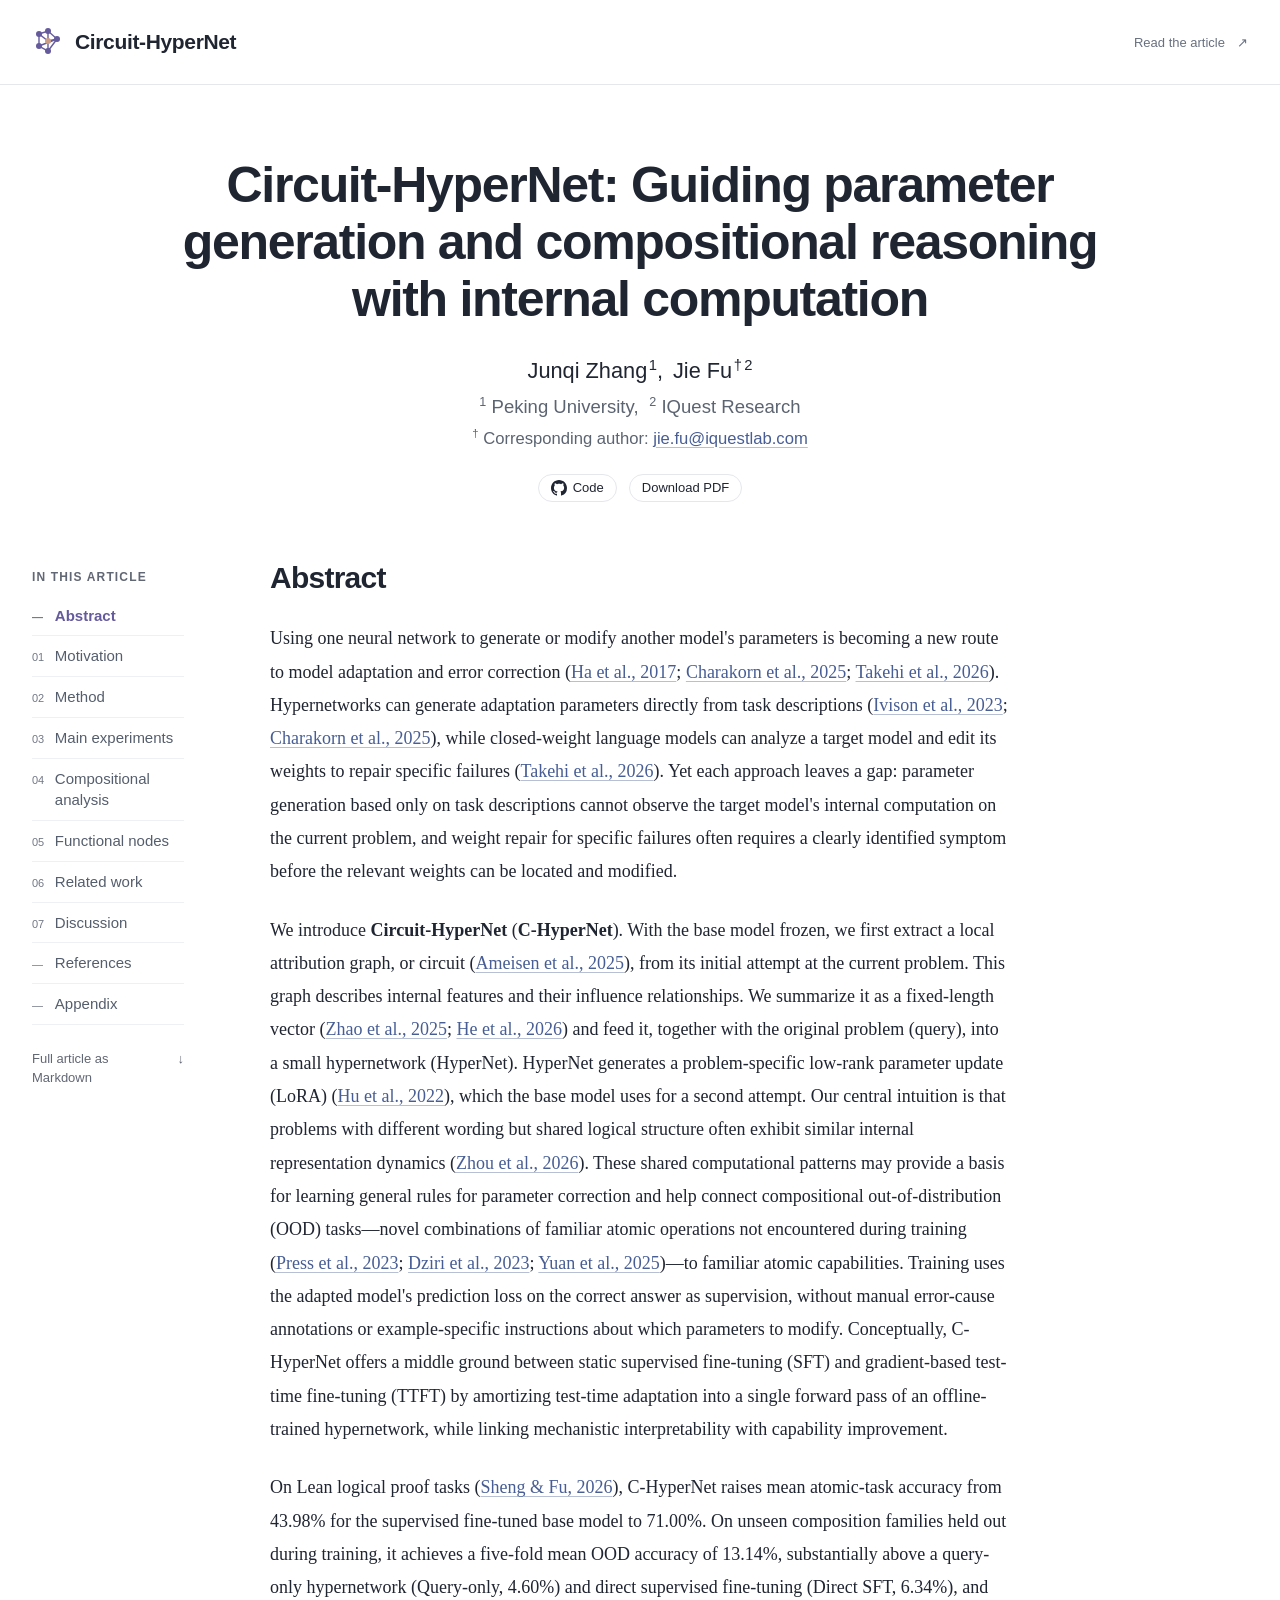
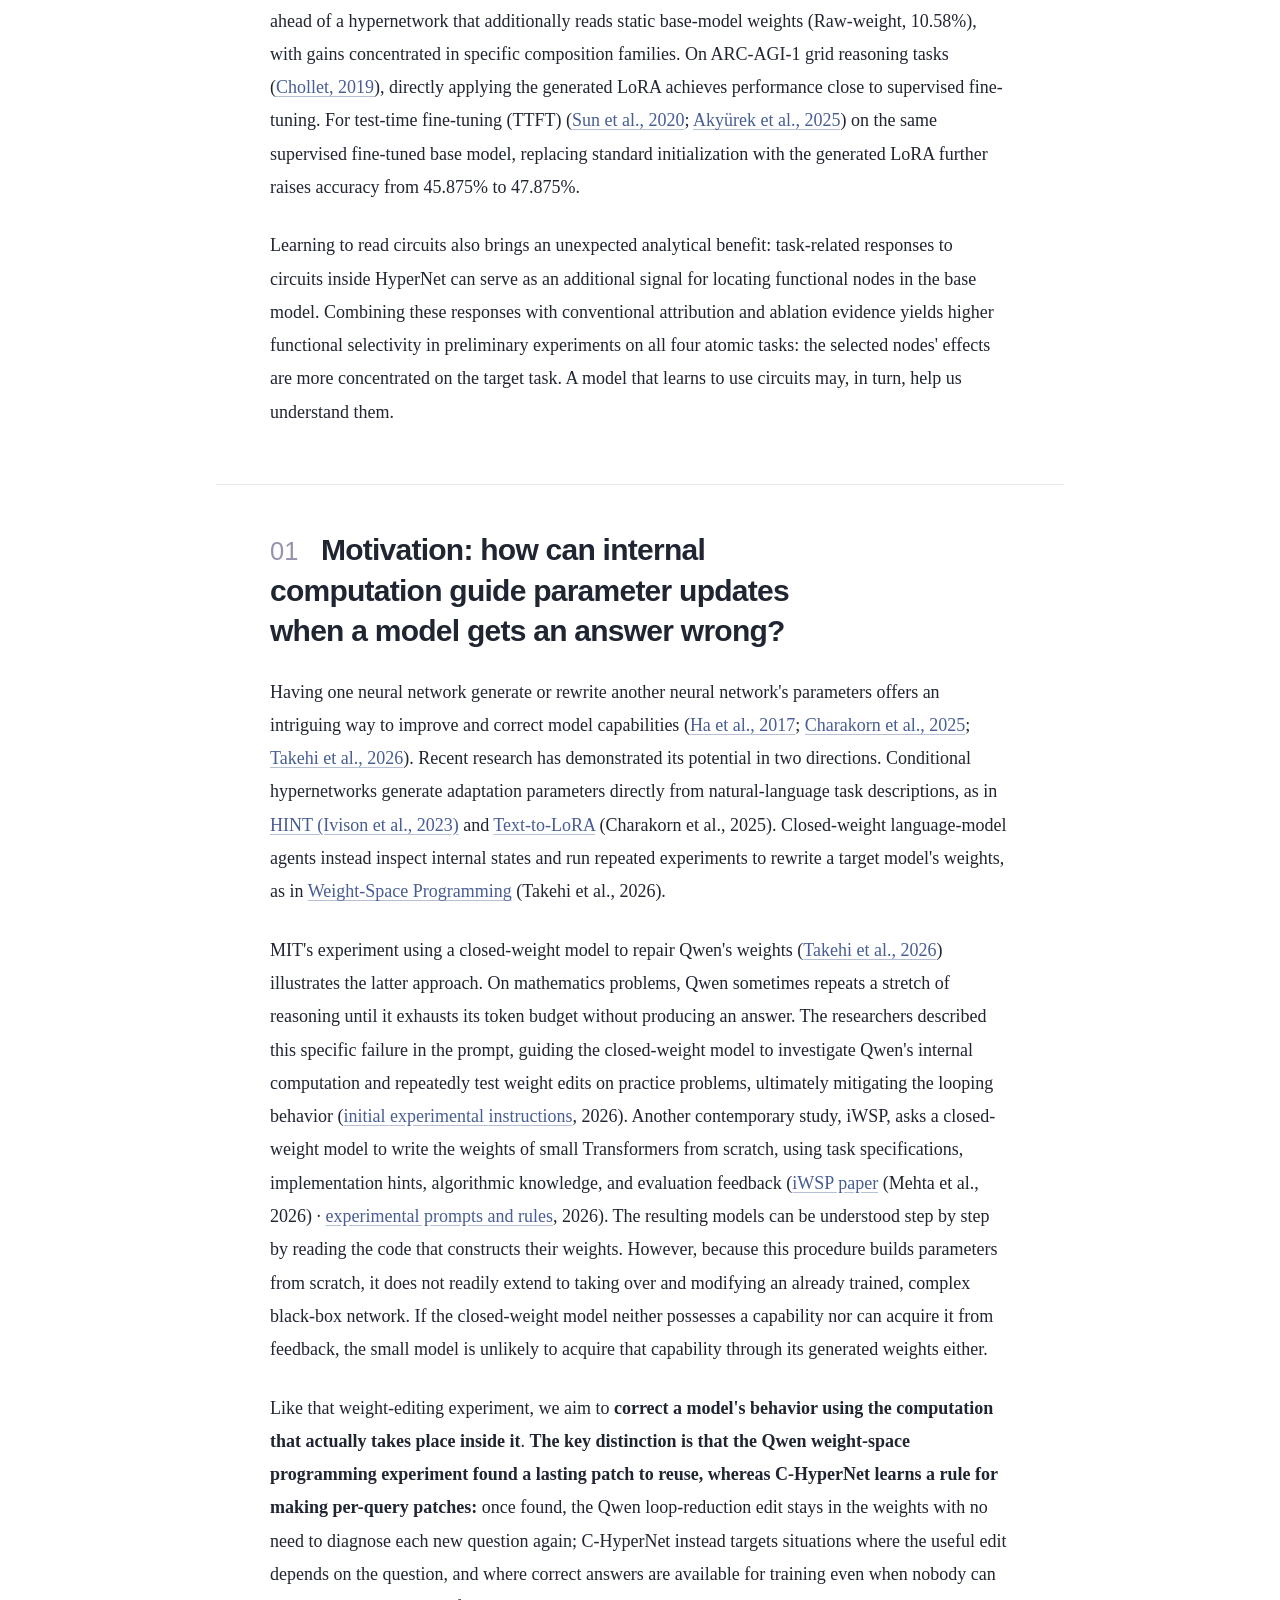
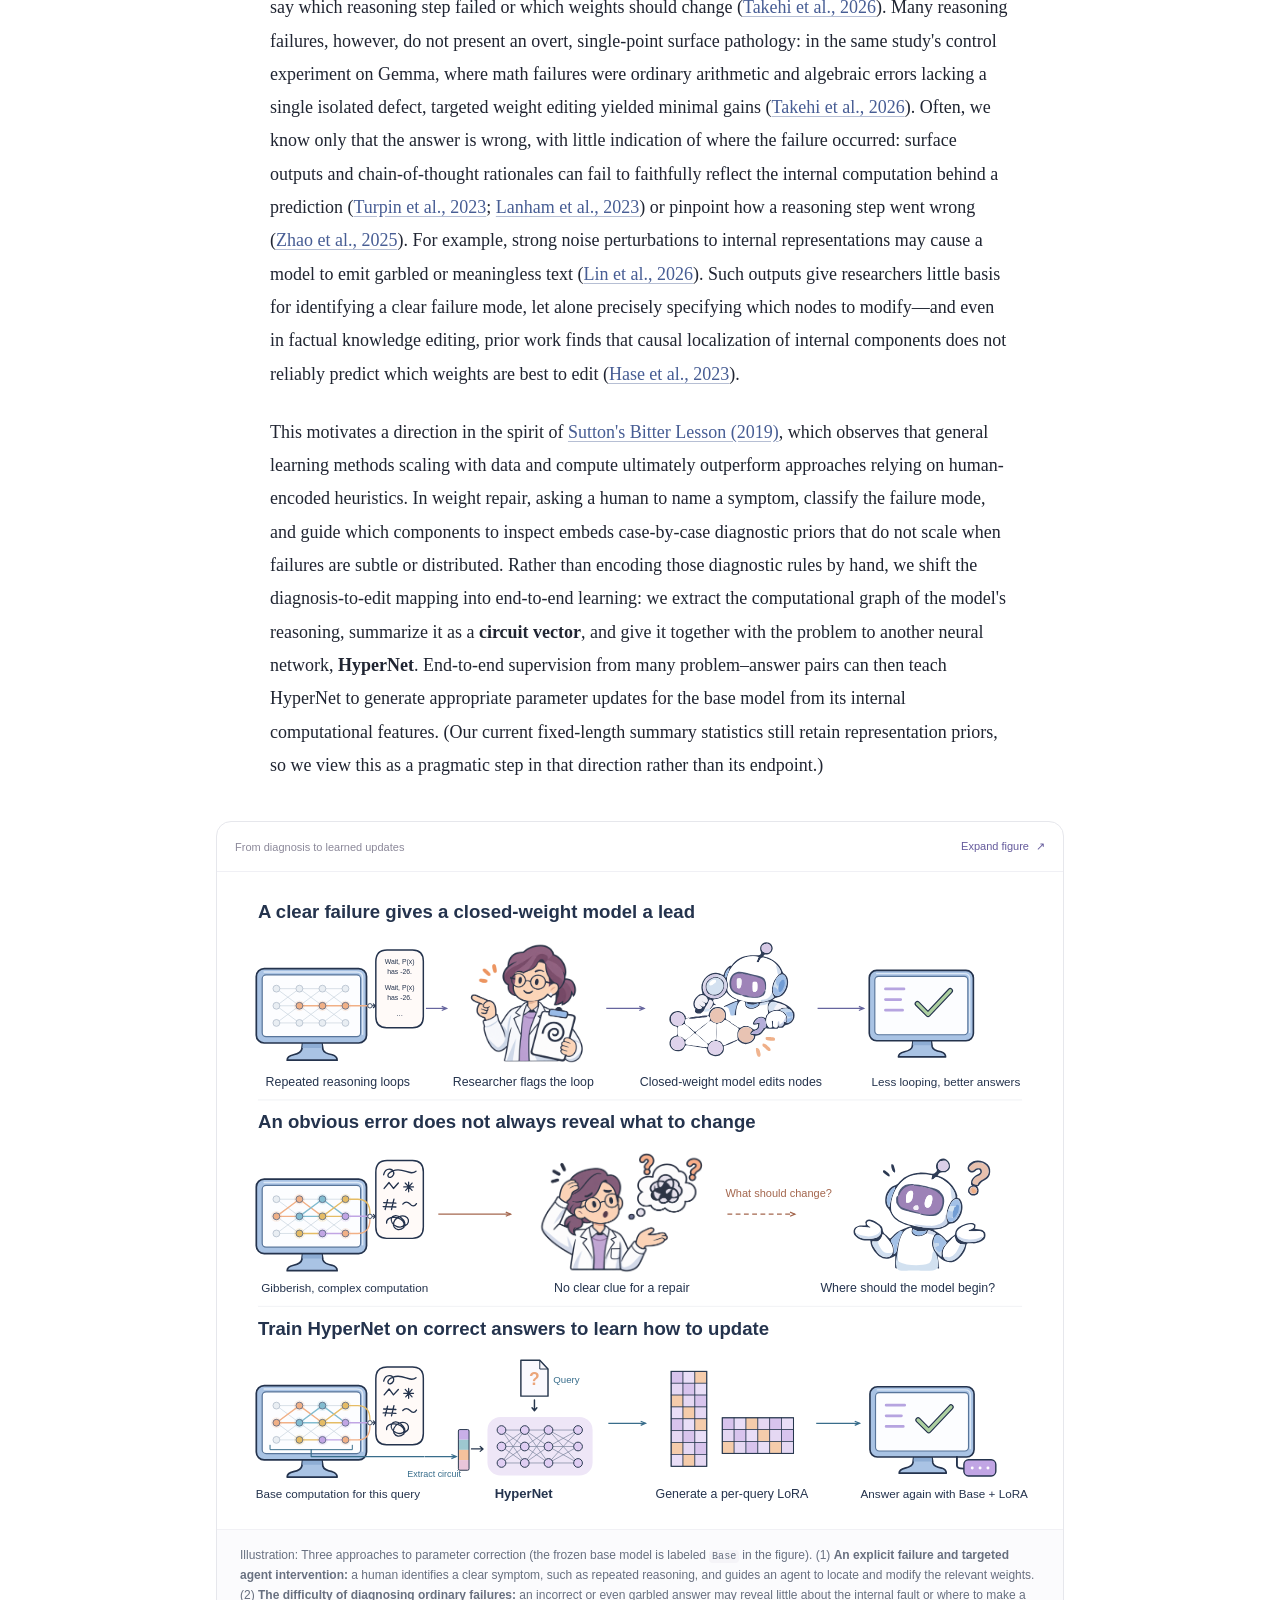
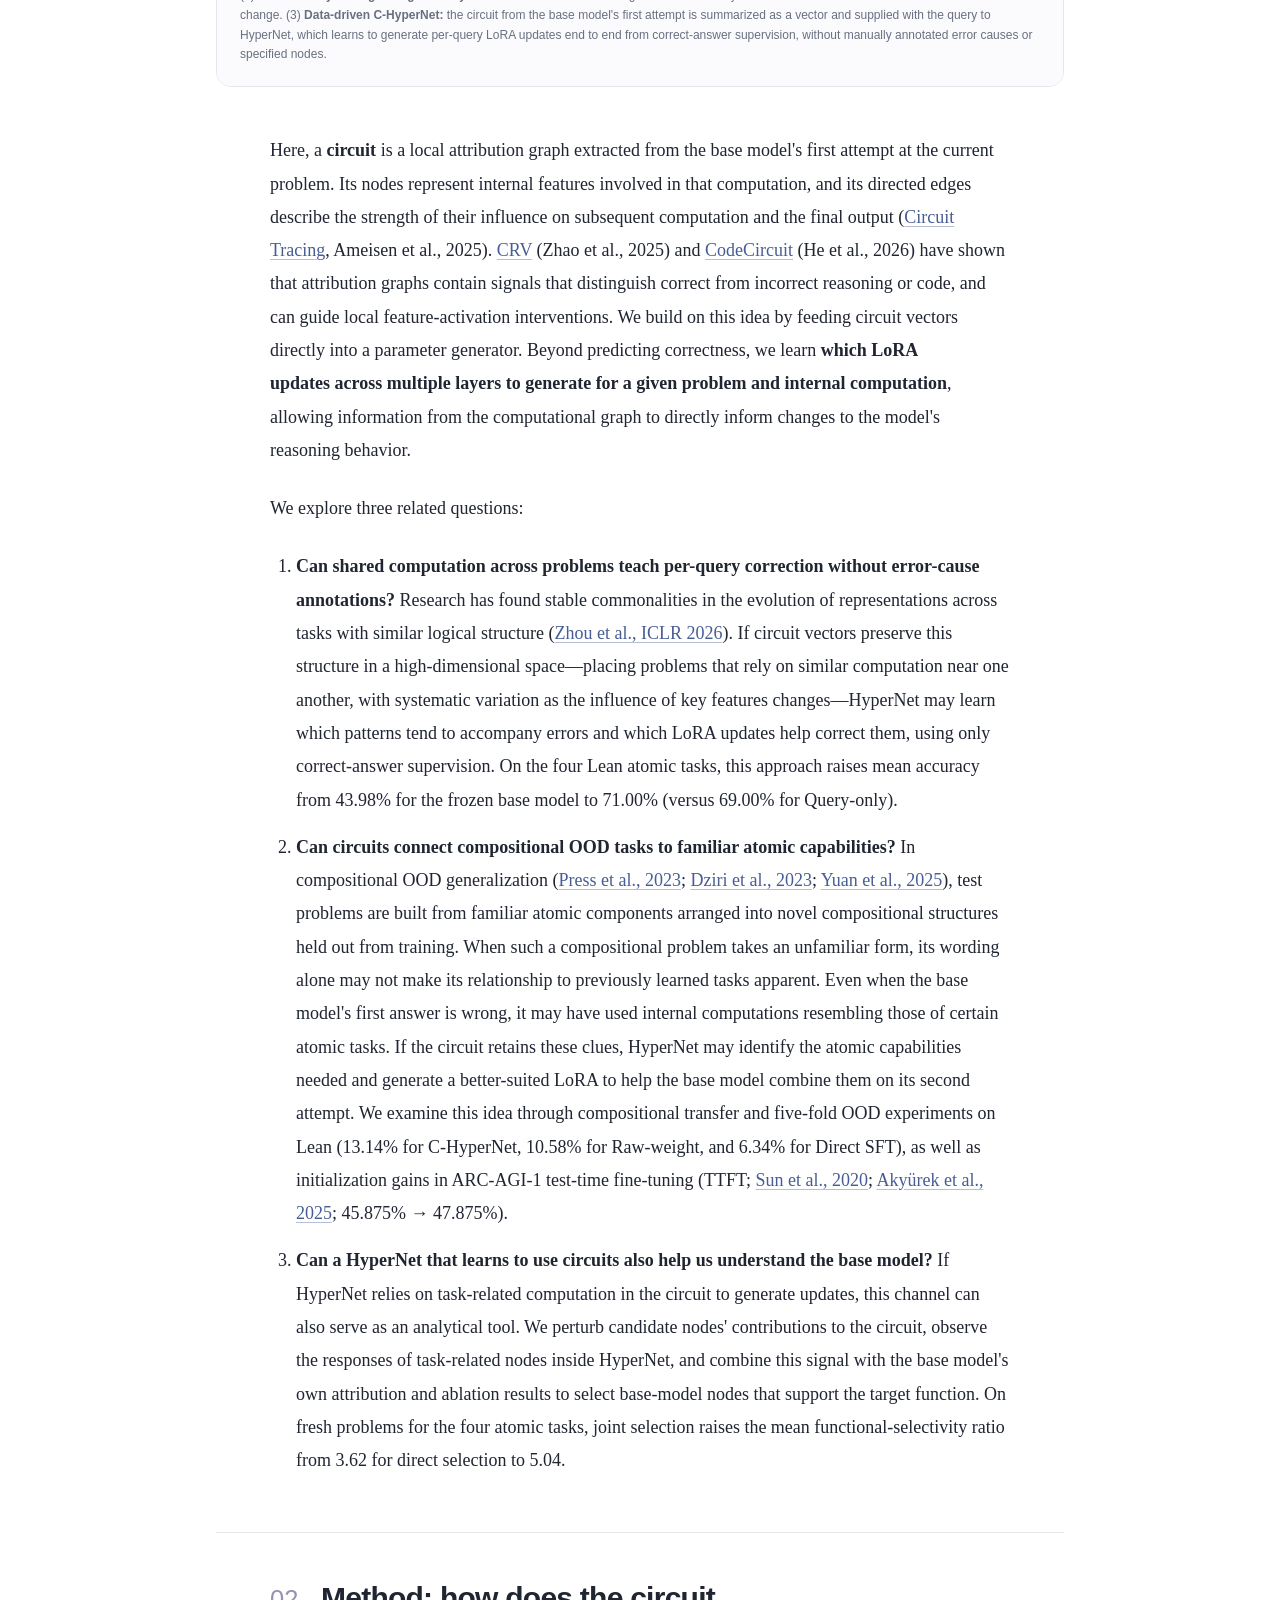
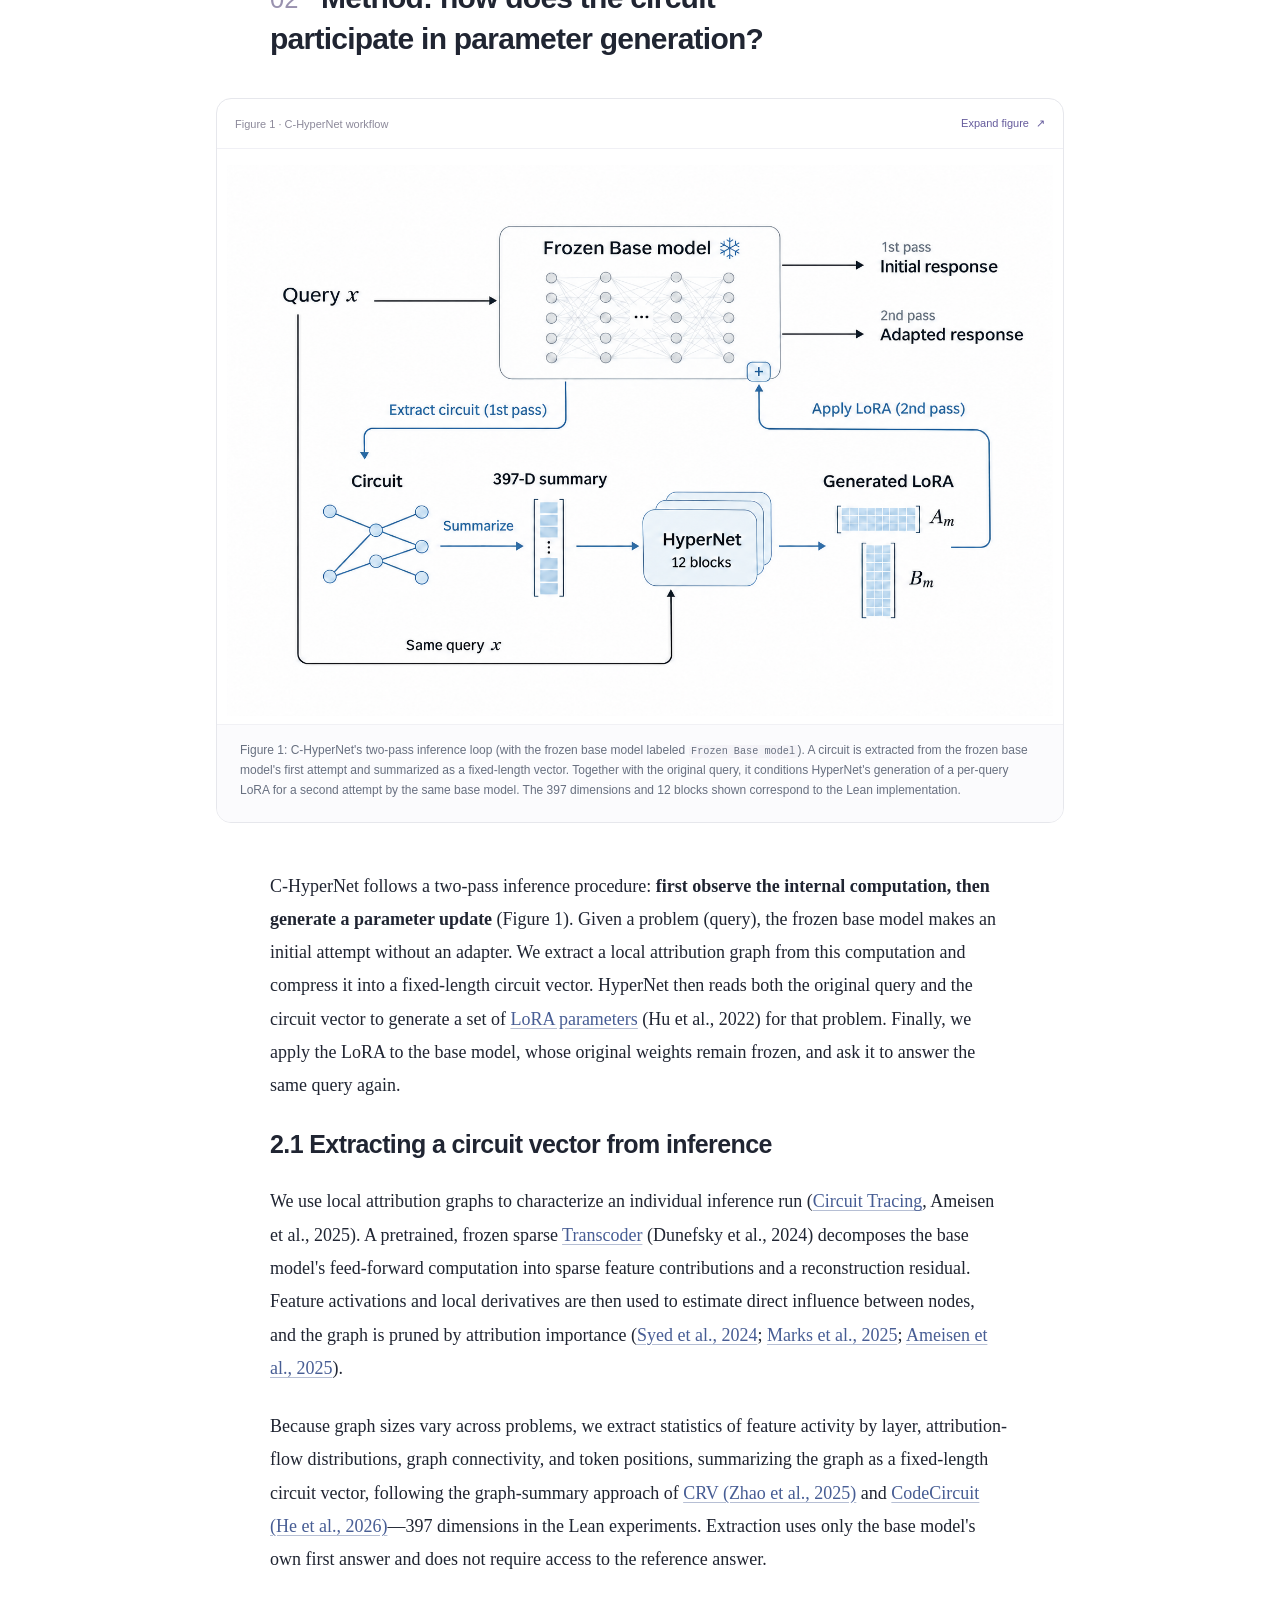
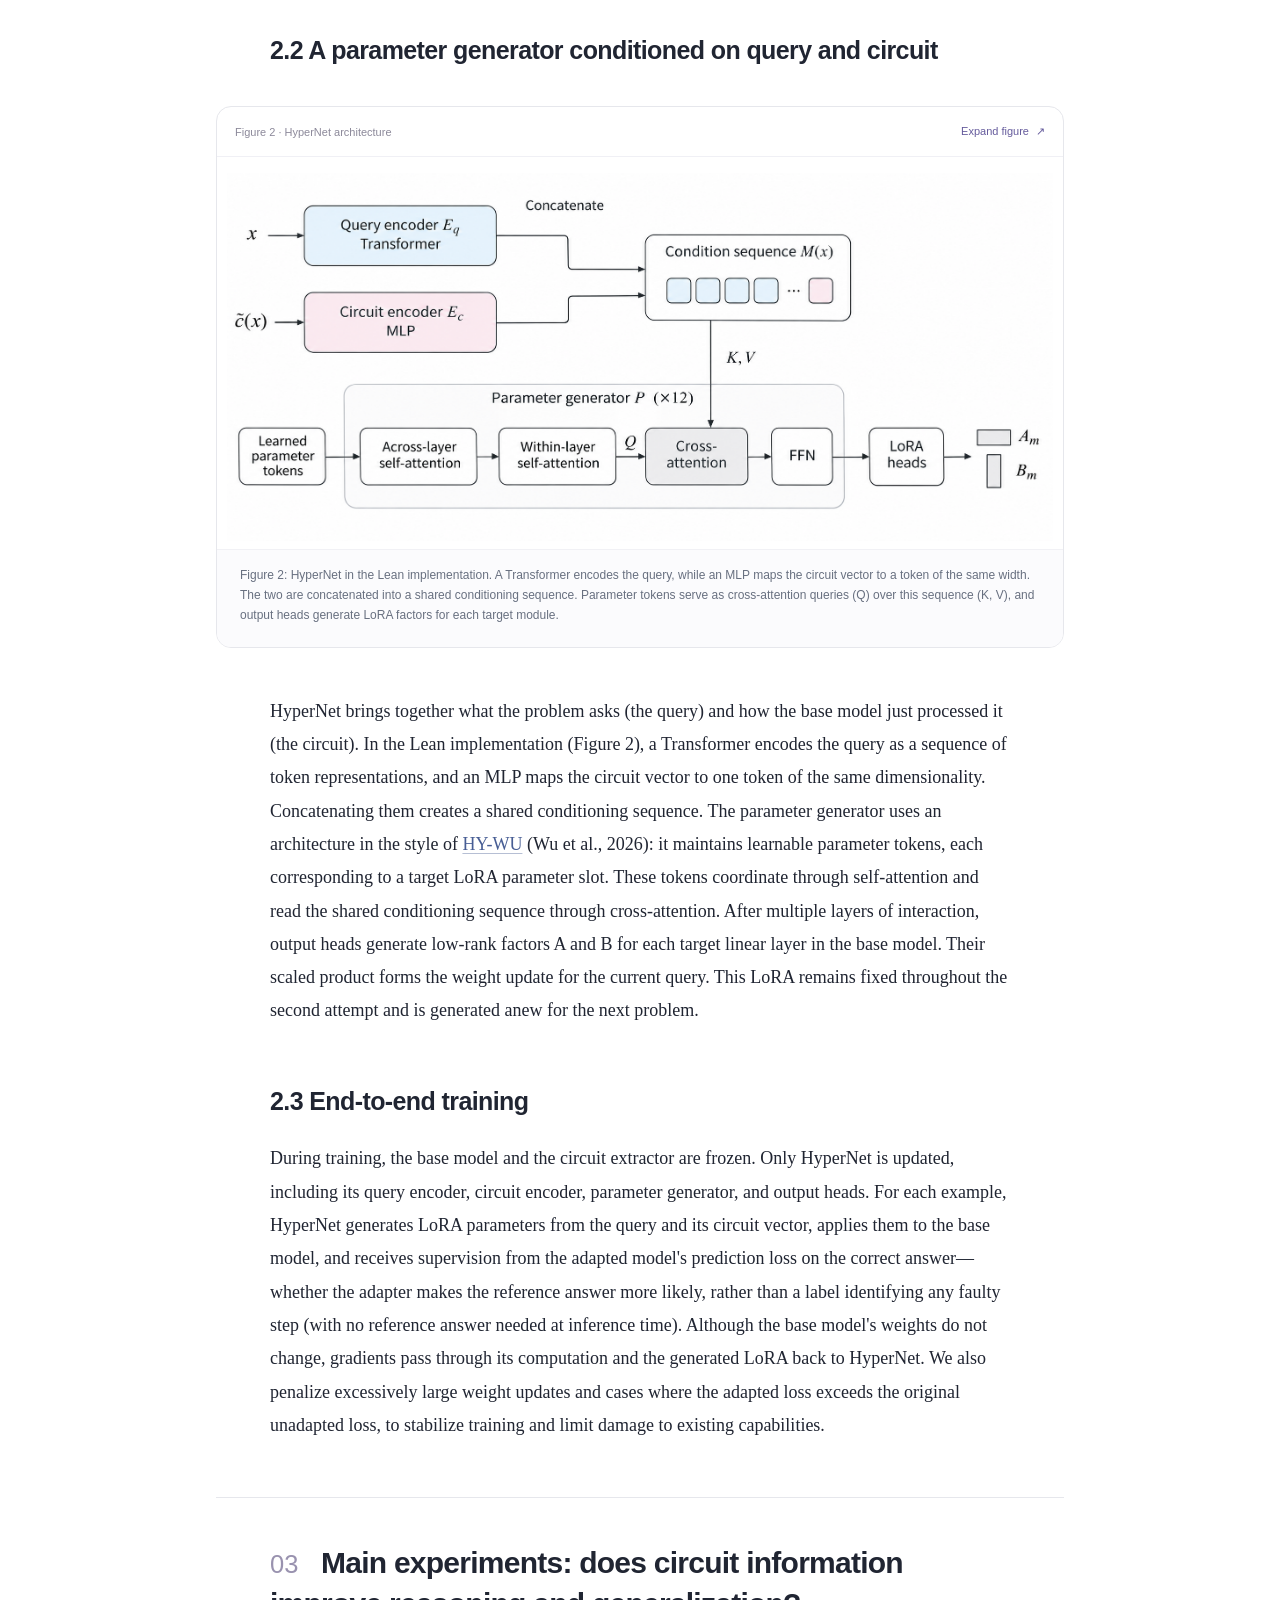
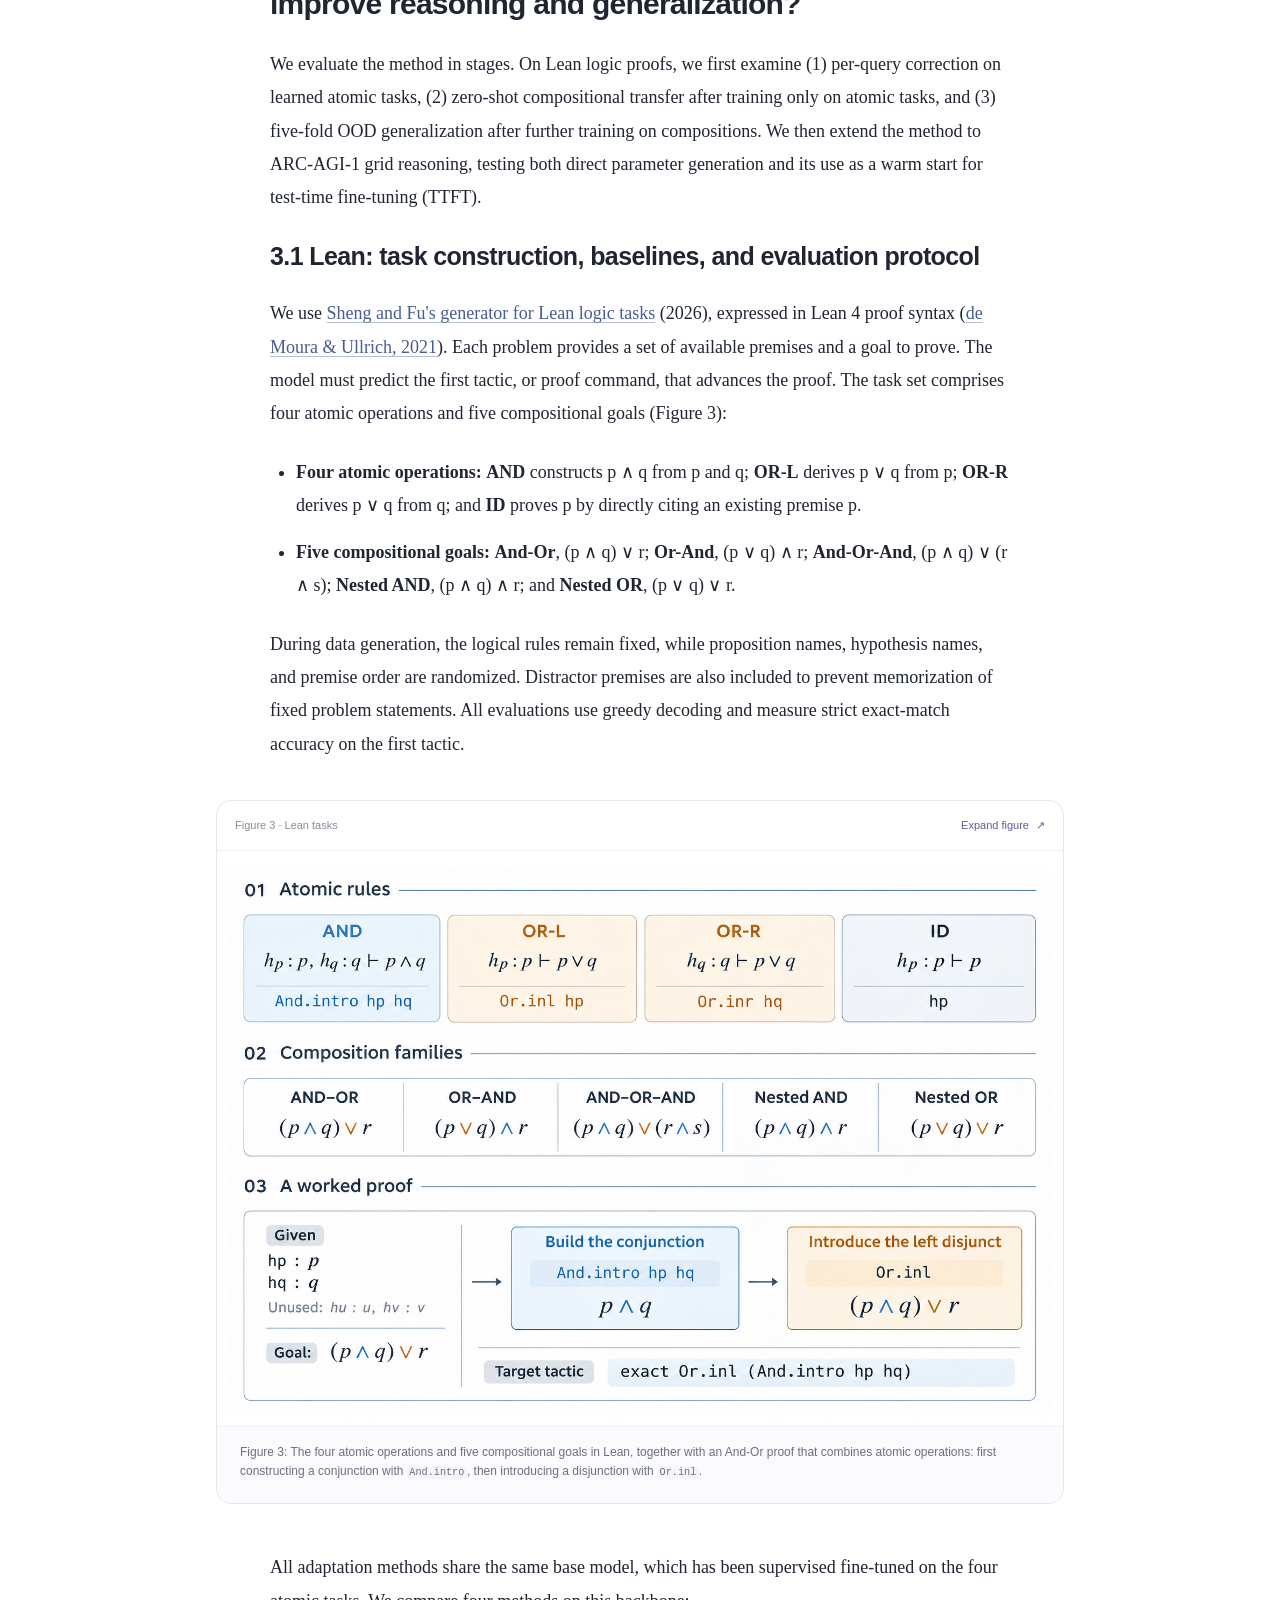
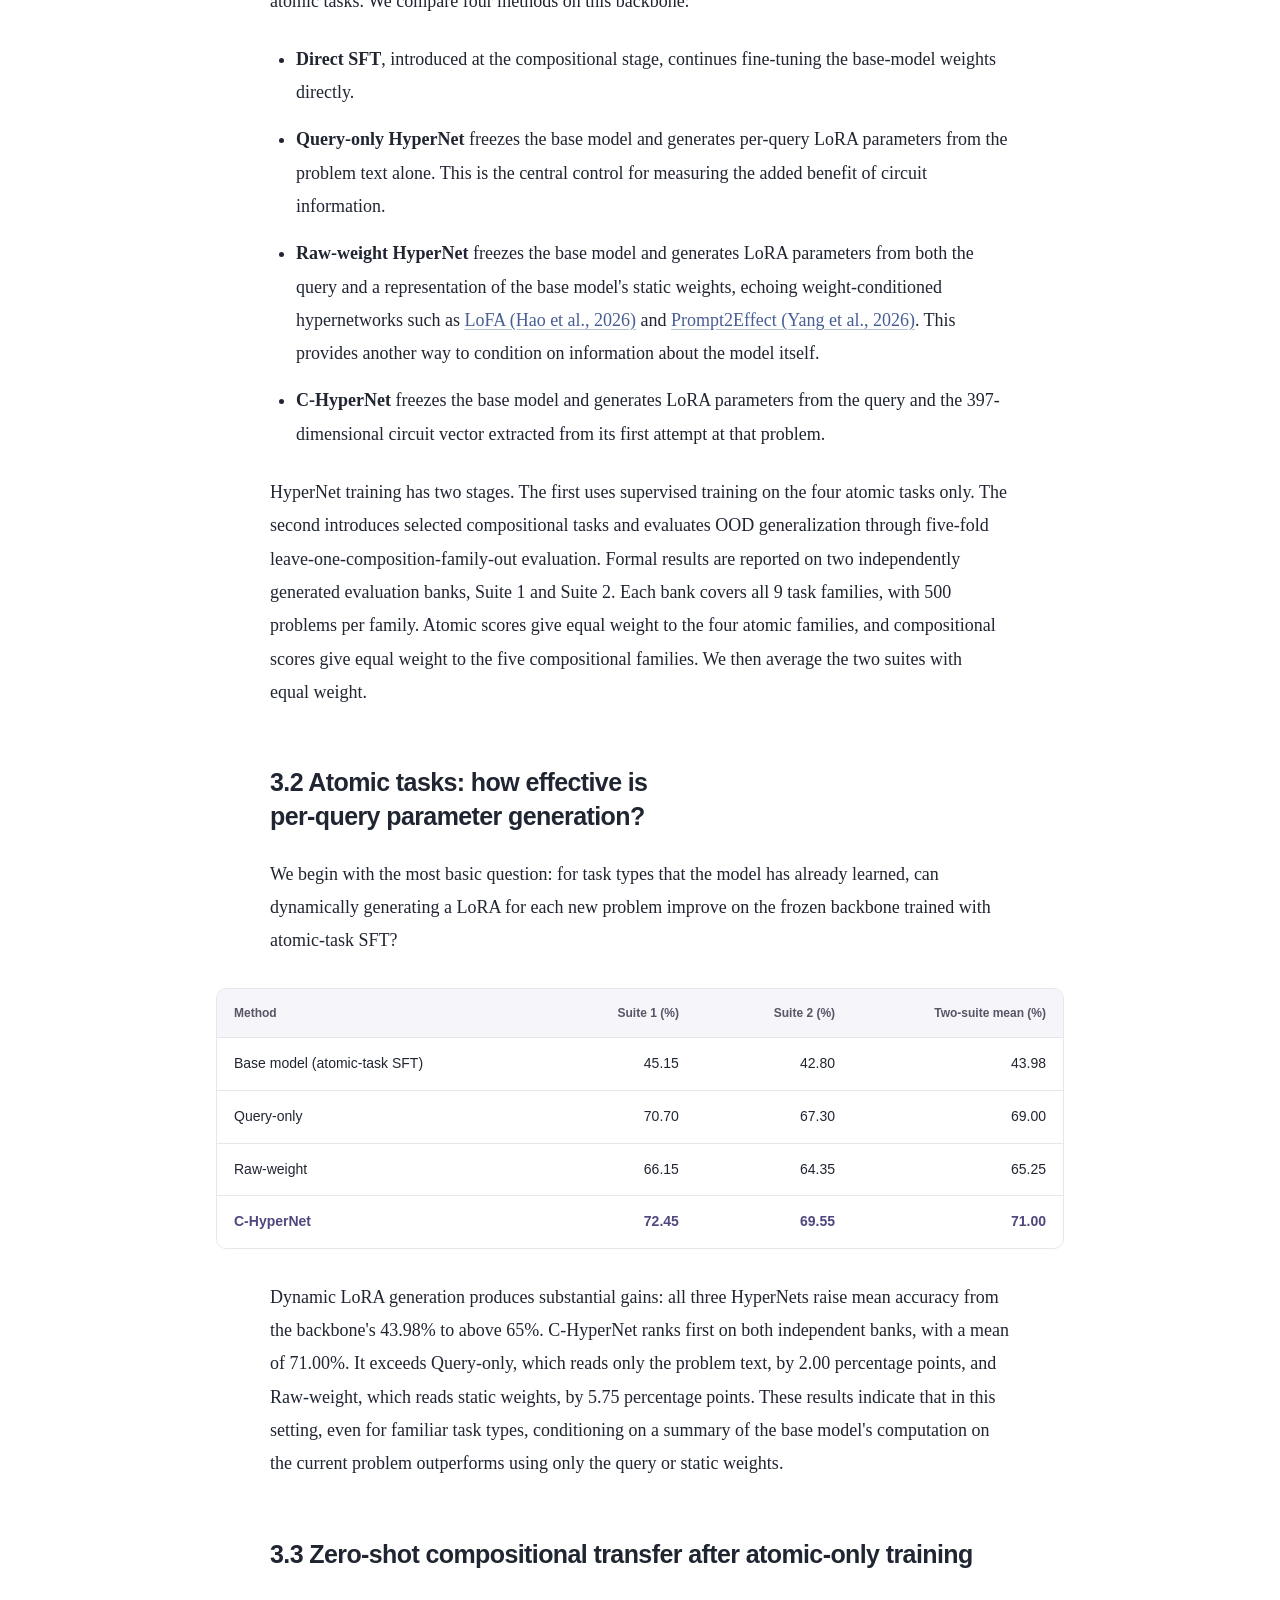
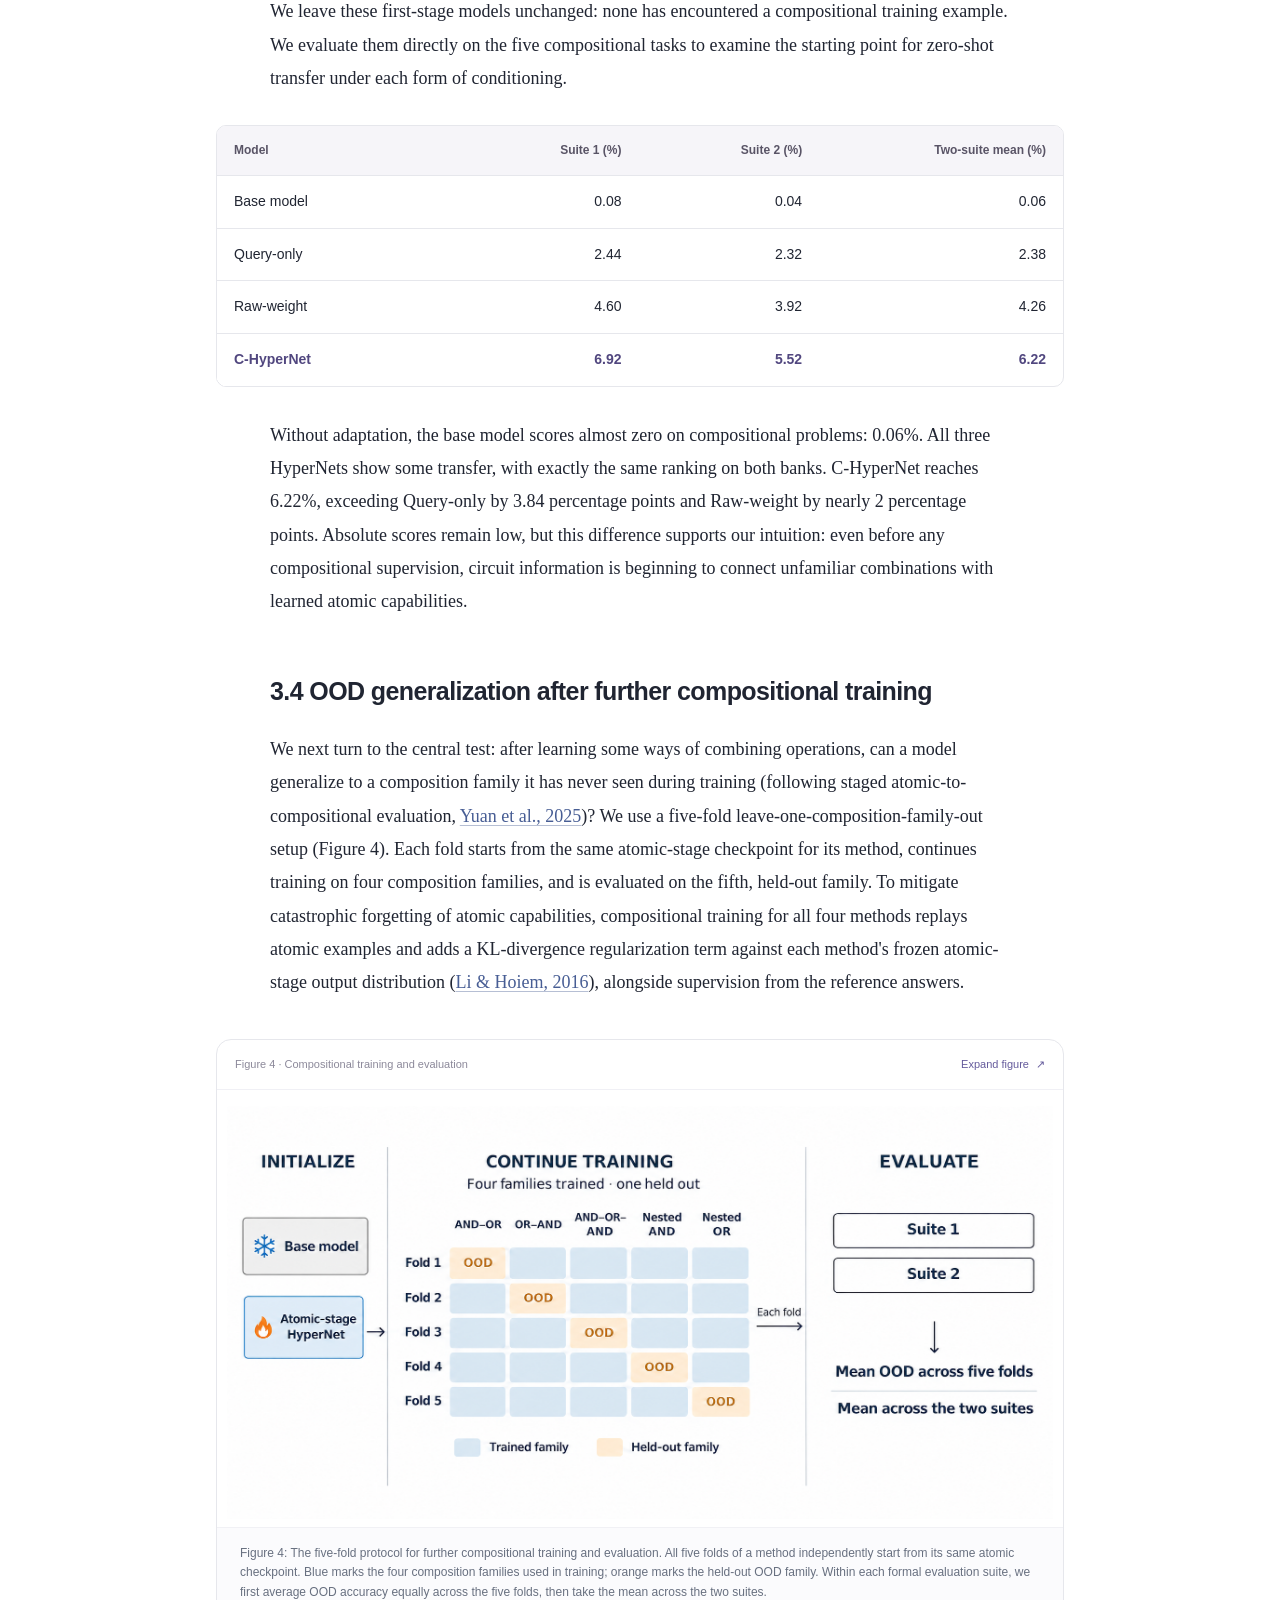
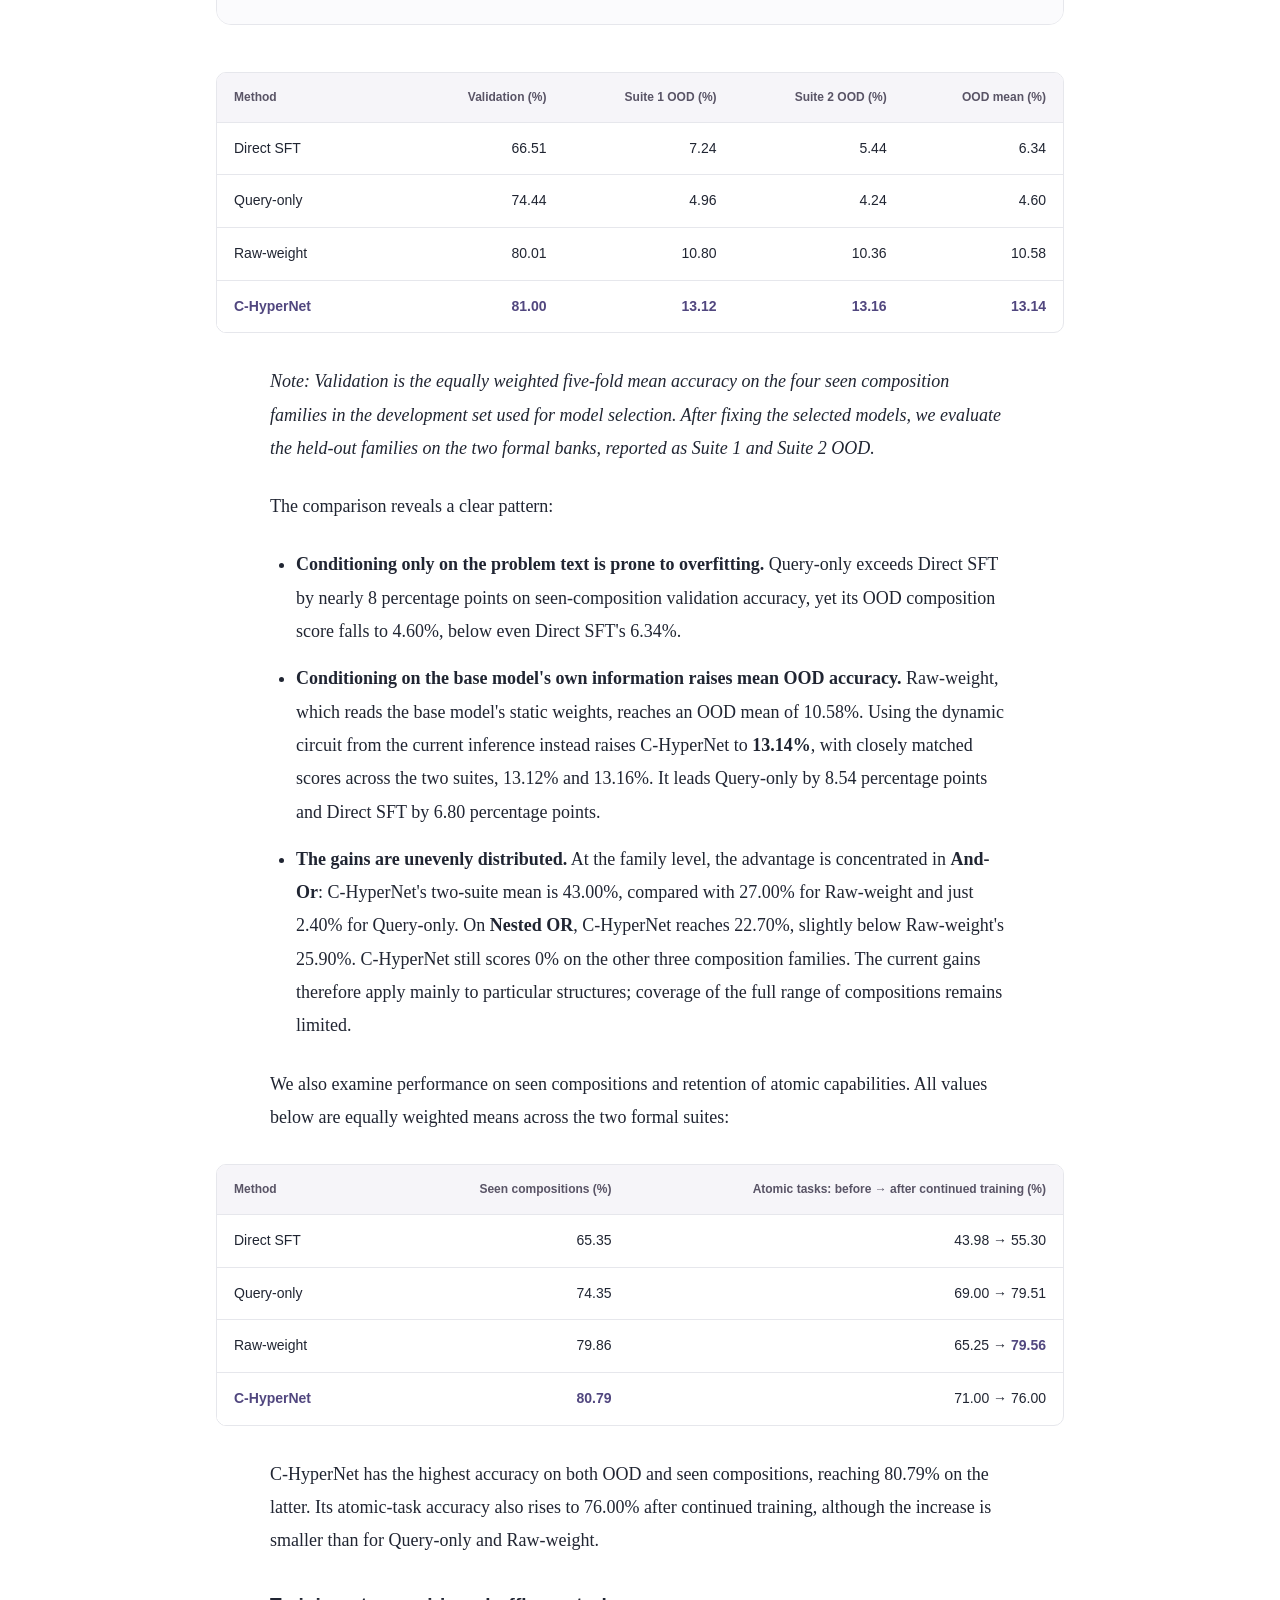
==== commit de2849d7: "Extend the blog header to the page edges" ====
--- a/index.html
+++ b/index.html
@@ -19,7 +19,7 @@
   <meta name="author" content="Junqi Zhang, Jie Fu">
   <link rel="alternate" type="application/pdf" href="Circuit-HyperNet.pdf" title="Download the report">
   <link rel="icon" href="assets/favicon.svg" type="image/svg+xml">
-  <link rel="stylesheet" href="styles.css?v=21">
+  <link rel="stylesheet" href="styles.css?v=22">
   <script src="main.js?v=4" defer></script>
 </head>
 <body>
--- a/styles.css
+++ b/styles.css
@@ -1,6 +1,6 @@
 :root{--ink:#202532;--muted:#687080;--accent:#655b9c;--line:#e6e7ec;--paper:#fff;--soft:#f7f7fa;--sans:Inter,"Segoe UI",Arial,sans-serif;--serif:Charter,"Bitstream Charter","Sitka Text",Georgia,serif}
 *{box-sizing:border-box}html{scroll-behavior:smooth;scroll-padding-top:35px}body{margin:0;background:var(--paper);color:var(--ink);font-family:var(--sans);-webkit-font-smoothing:antialiased}a{color:#475d94;text-decoration-color:#b6bfd4;text-underline-offset:.18em}a:hover{color:var(--accent);text-decoration-color:var(--accent)}button{font:inherit;cursor:pointer}button:focus-visible,a:focus-visible{outline:3px solid #a49acb;outline-offset:5px}.skip-link{position:absolute;top:-80px;left:20px;background:white;padding:12px;z-index:5}.skip-link:focus{top:16px}
-.site-header{max-width:1240px;padding:26px 44px;margin:0 auto;display:flex;align-items:center;justify-content:space-between;border-bottom:1px solid var(--line)}.wordmark{display:flex;align-items:center;gap:11px;font-size:21px;font-weight:600;letter-spacing:-.35px;text-decoration:none;color:var(--ink)}.wordmark svg{width:32px;height:32px;color:var(--accent)}.header-link{font-size:13px;text-decoration:none;color:var(--muted);display:flex;gap:12px}
+.site-header{padding:26px 32px;display:flex;align-items:center;justify-content:space-between;border-bottom:1px solid var(--line)}.wordmark{display:flex;align-items:center;gap:11px;font-size:21px;font-weight:600;letter-spacing:-.35px;text-decoration:none;color:var(--ink)}.wordmark svg{width:32px;height:32px;color:var(--accent)}.header-link{font-size:13px;text-decoration:none;color:var(--muted);display:flex;gap:12px}
 .hero{max-width:1150px;margin:0 auto;padding:72px 30px 56px;text-align:center}.hero h1{font-size:clamp(34px,4.2vw,50px);line-height:1.14;letter-spacing:-.026em;font-weight:550;margin:0 auto 28px;max-width:1090px;text-wrap:balance}.hero-meta{display:flex;justify-content:center;align-items:center;gap:12px;font-size:12px;color:#7c7e89}.meta-divider{color:#bcbdc5}
 .reading-layout{display:grid;grid-template-columns:minmax(152px,1fr) minmax(0,900px) minmax(152px,1fr);gap:32px;margin:0 auto;padding:0 32px 90px;align-items:start}.contents{position:sticky;top:32px;width:212px;max-width:100%;justify-self:center;max-height:calc(100vh - 64px);overflow-y:auto;scrollbar-width:thin;padding-top:12px}.contents-label{font-size:12px;letter-spacing:1.15px;color:#626775;font-weight:650;margin:0 0 12px}.contents>a{display:flex;align-items:baseline;gap:8px;padding:9px 0;font-size:15px;line-height:1.45;text-decoration:none;color:#555e6d;border-bottom:1px solid #eff0f3}.contents>a.active{color:var(--accent);font-weight:600}.nav-number{font-size:9px;font-variant-numeric:tabular-nums;color:#a2a3af;flex-shrink:0}.contents .nav-number{min-width:1.35em;font-size:11px;color:#727887}.contents>a.download-link{border:0;font-size:13px;margin-top:16px;color:#626775}.article{min-width:0;grid-column:2}.article-section>p,.article-section>h3,.section-heading{max-width:740px;margin-left:auto;margin-right:auto}.article-section>h3{font-family:var(--sans);font-size:25px;line-height:1.35;letter-spacing:-.6px;margin-top:57px;margin-bottom:24px;font-weight:650;text-wrap:balance}.article-section>h3:first-child{margin-top:20px}.article-section>p{font-family:var(--serif);font-size:18px;line-height:1.85;margin-top:0;margin-bottom:25px;text-wrap:pretty}.article a{overflow-wrap:anywhere}.story-figure{margin:39px 0 47px;border:1px solid var(--line);border-radius:15px;overflow:hidden;background:white}.story-figure--tall img{max-width:600px;margin:0 auto}.figure-toolbar{display:flex;justify-content:space-between;align-items:center;gap:12px;padding:15px 18px;border-bottom:1px solid #f0f0f5;font-size:11px;font-weight:500;color:#8c899a}.figure-open{border:0;background:transparent;color:var(--accent);font-size:11px;white-space:nowrap;padding:3px 0}.figure-open span{margin-left:4px}.figure-fallback{display:block}.story-figure img{display:block;width:100%;height:auto;padding:16px 10px 8px}.story-figure figcaption{font-size:12px;line-height:1.65;color:var(--muted);padding:16px 23px 21px;background:#fbfbfd;border-top:1px solid #f1f1f5}
 .site-footer{max-width:1180px;margin:0 auto;padding:26px 30px 36px;border-top:1px solid var(--line);display:flex;justify-content:space-between;align-items:center;gap:18px;font-size:11px;color:#8a8d98}.site-footer>span:first-child{color:#585f70;font-weight:600}.site-footer a{text-decoration:none;color:#757b89}dialog{border:1px solid var(--line);border-radius:16px;padding:0;max-width:1450px;width:96vw;max-height:94vh;overflow:hidden;color:var(--ink);box-shadow:0 22px 100px #16172c33}dialog::backdrop{background:#1b20346b;backdrop-filter:blur(4px)}.dialog-header{display:flex;align-items:center;justify-content:space-between;gap:20px;padding:16px 22px;border-bottom:1px solid var(--line)}.dialog-header h2{font-size:14px;margin:0;font-weight:600}.dialog-actions{display:flex;gap:10px;flex-shrink:0}.dialog-actions button{font-size:12px;background:#f4f3f8;border:1px solid #e7e4f0;border-radius:6px;padding:7px 10px;color:#5d557d}.figure-scroll{overflow:auto;max-height:calc(94vh - 66px);padding:15px}.figure-scroll img{display:block;width:100%;height:auto;max-width:var(--figure-native-width,1200px);margin:0 auto}.figure-scroll.actual-size img{width:var(--figure-native-width,1200px);max-width:none}.dialog-open{overflow:hidden}
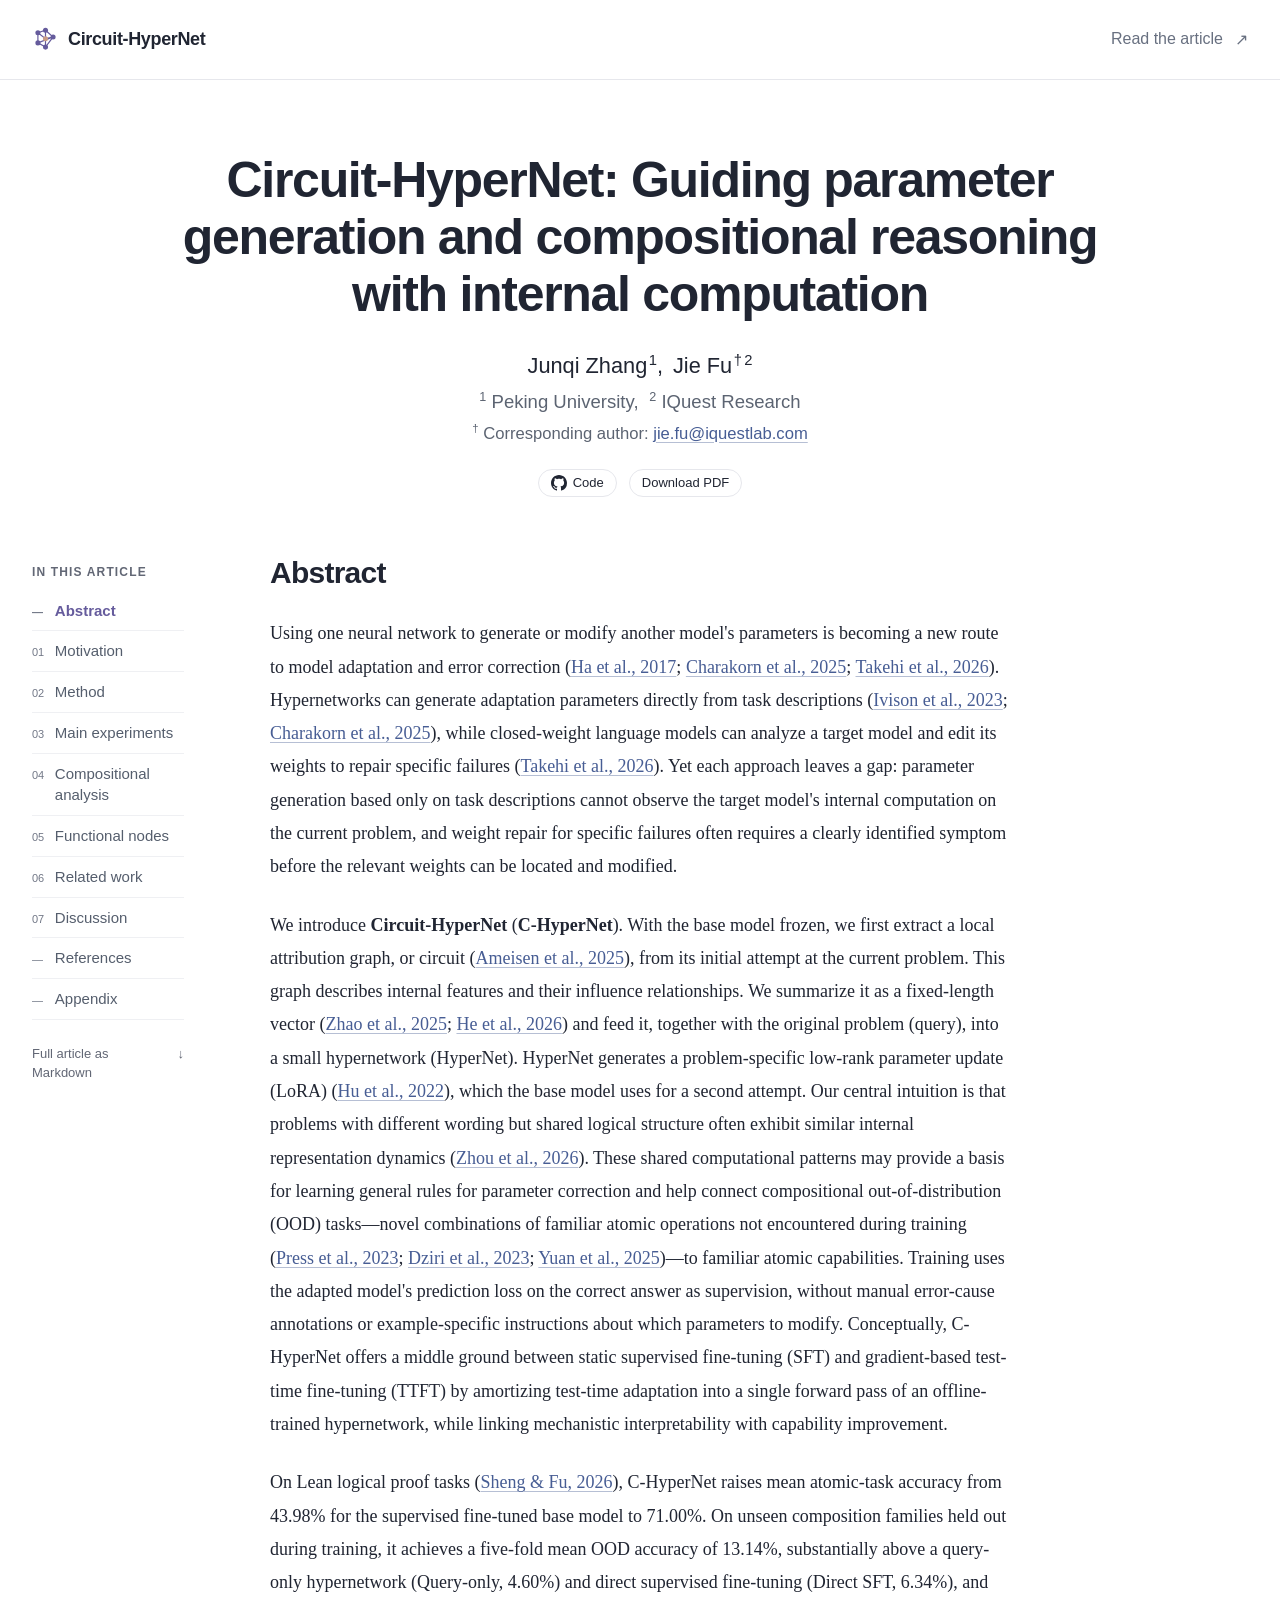
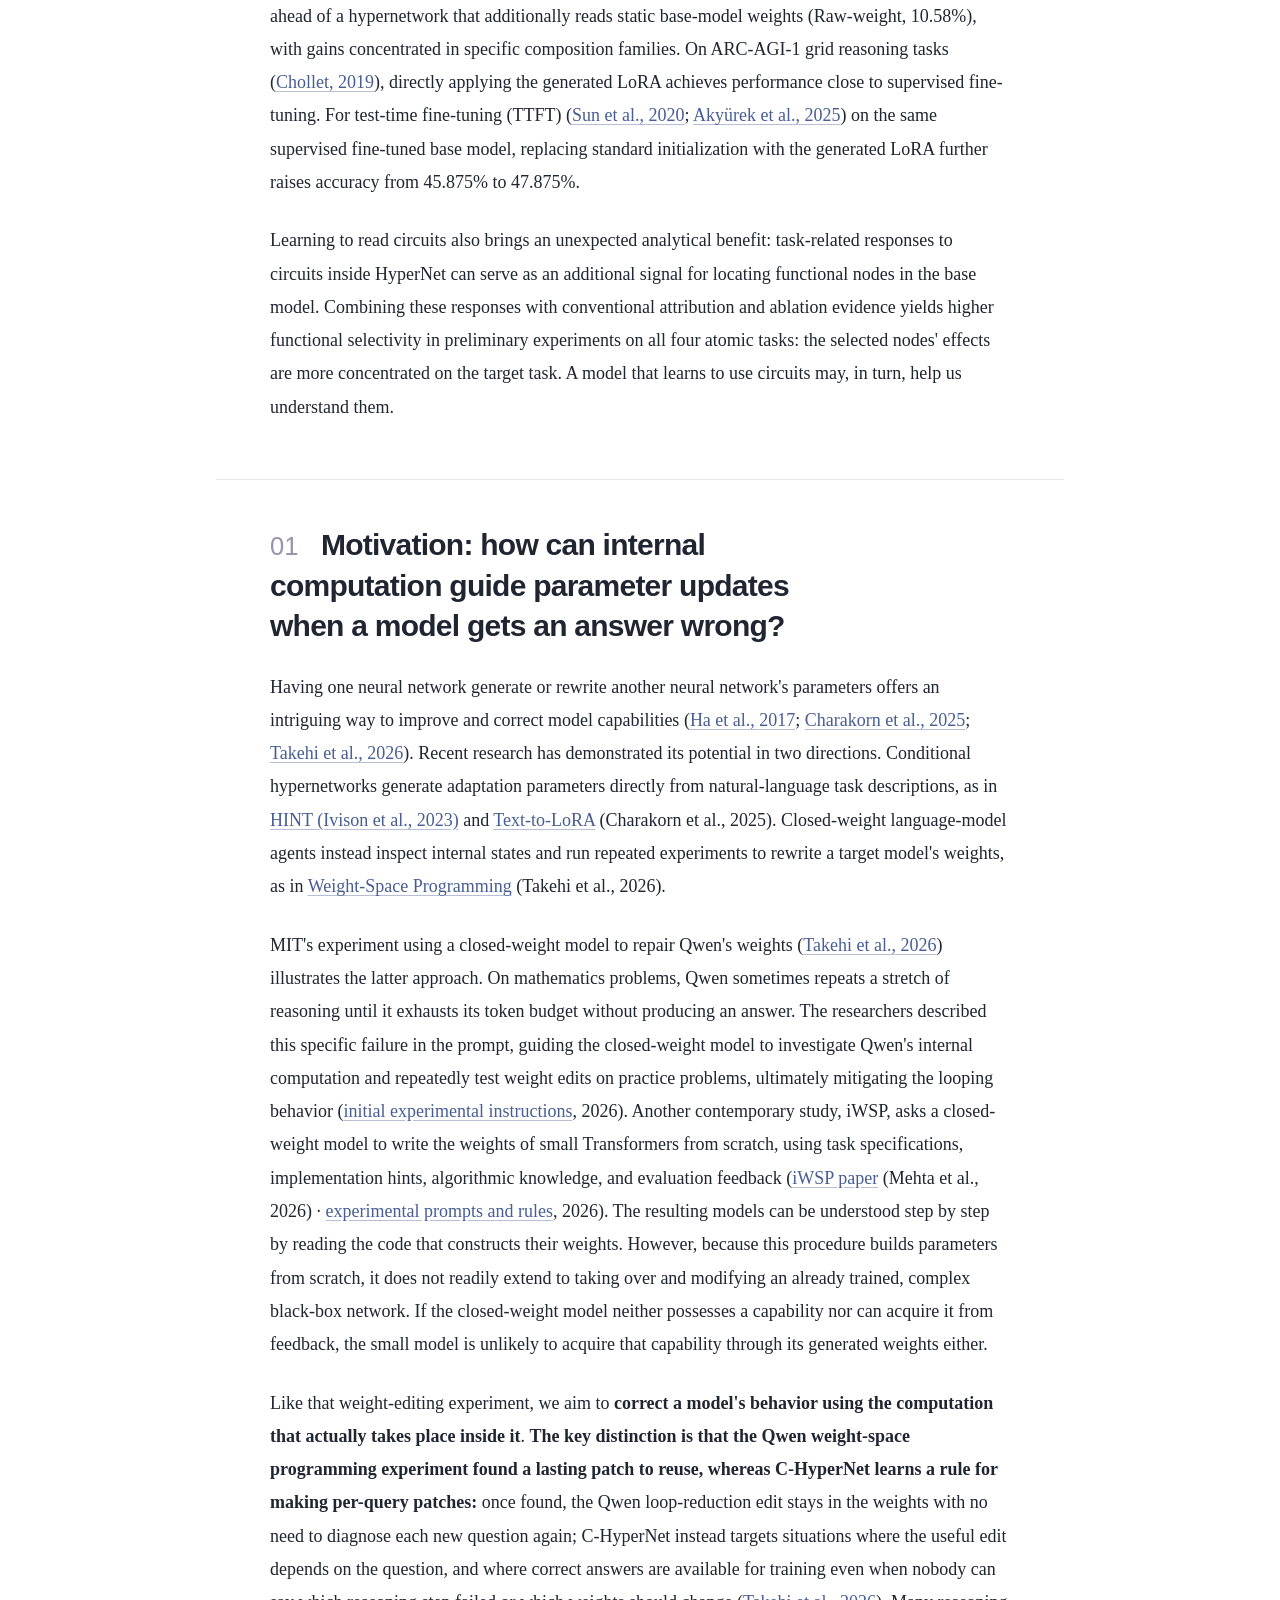
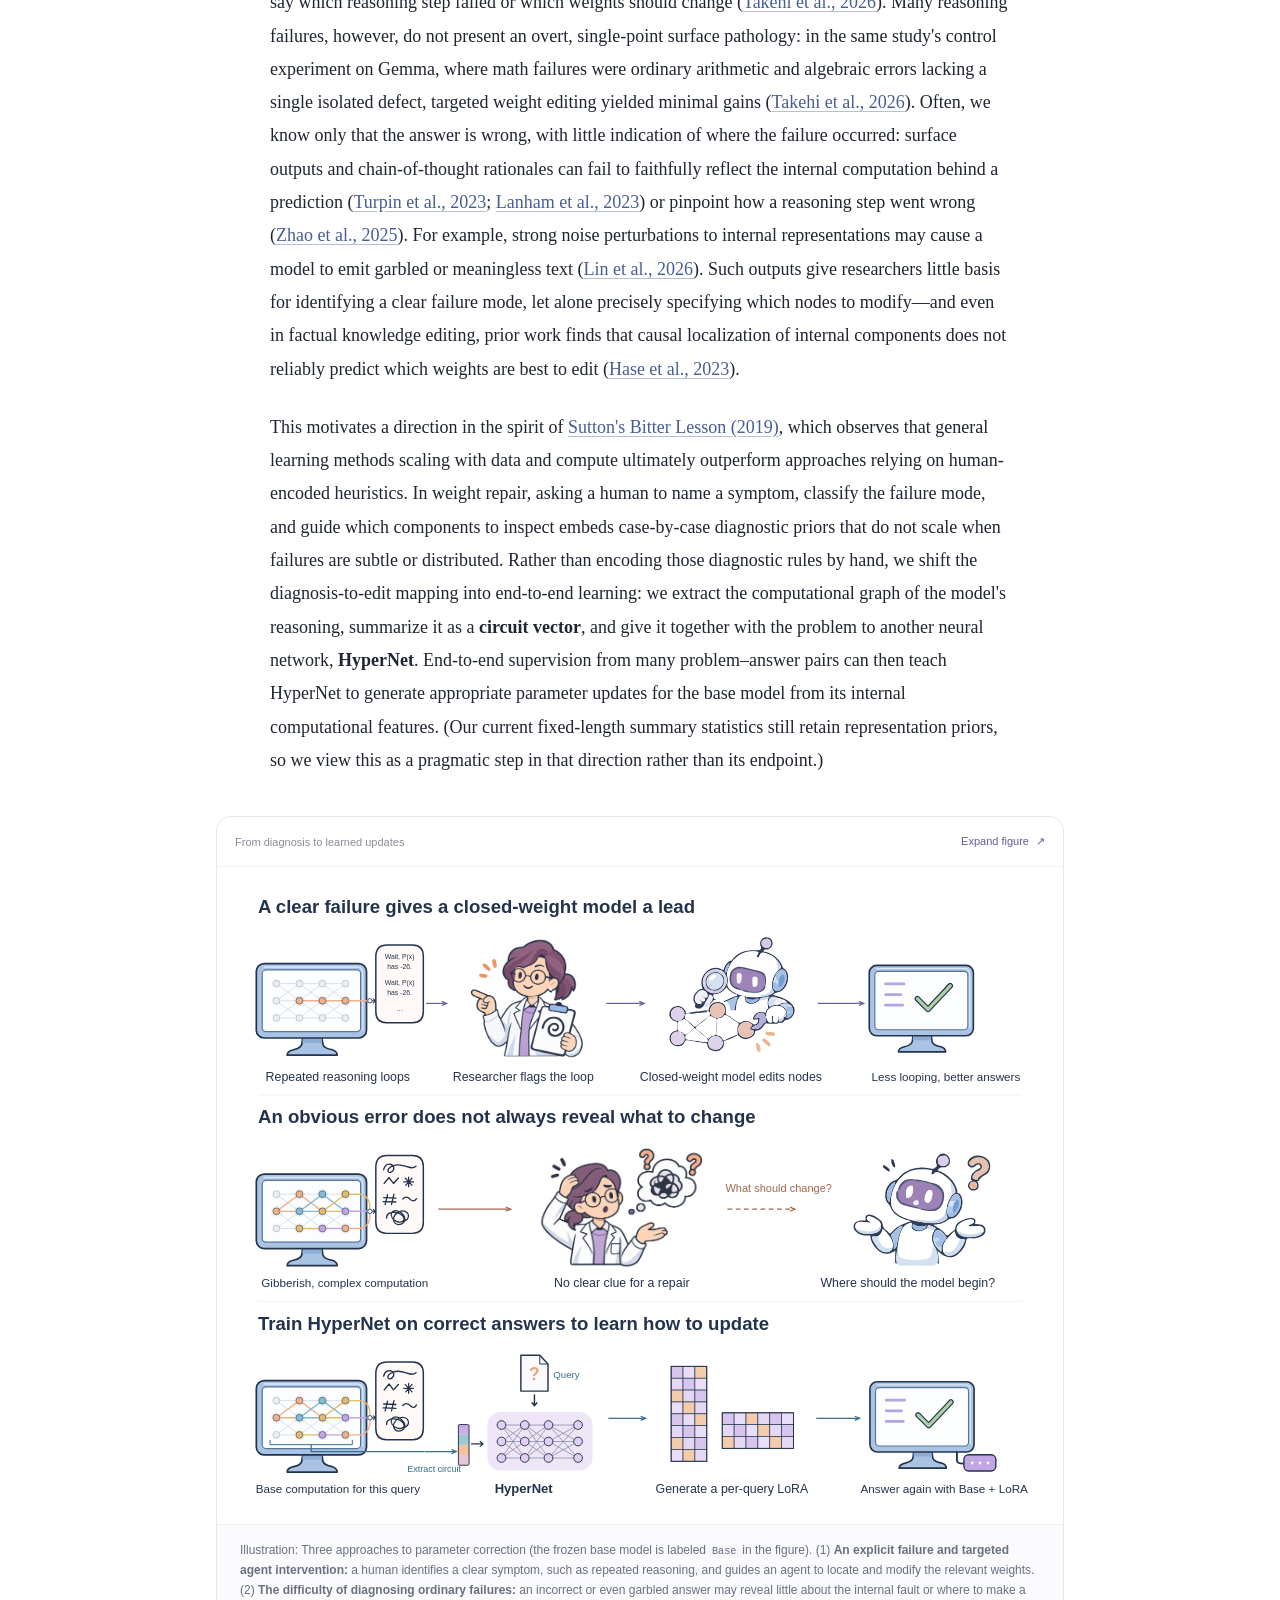
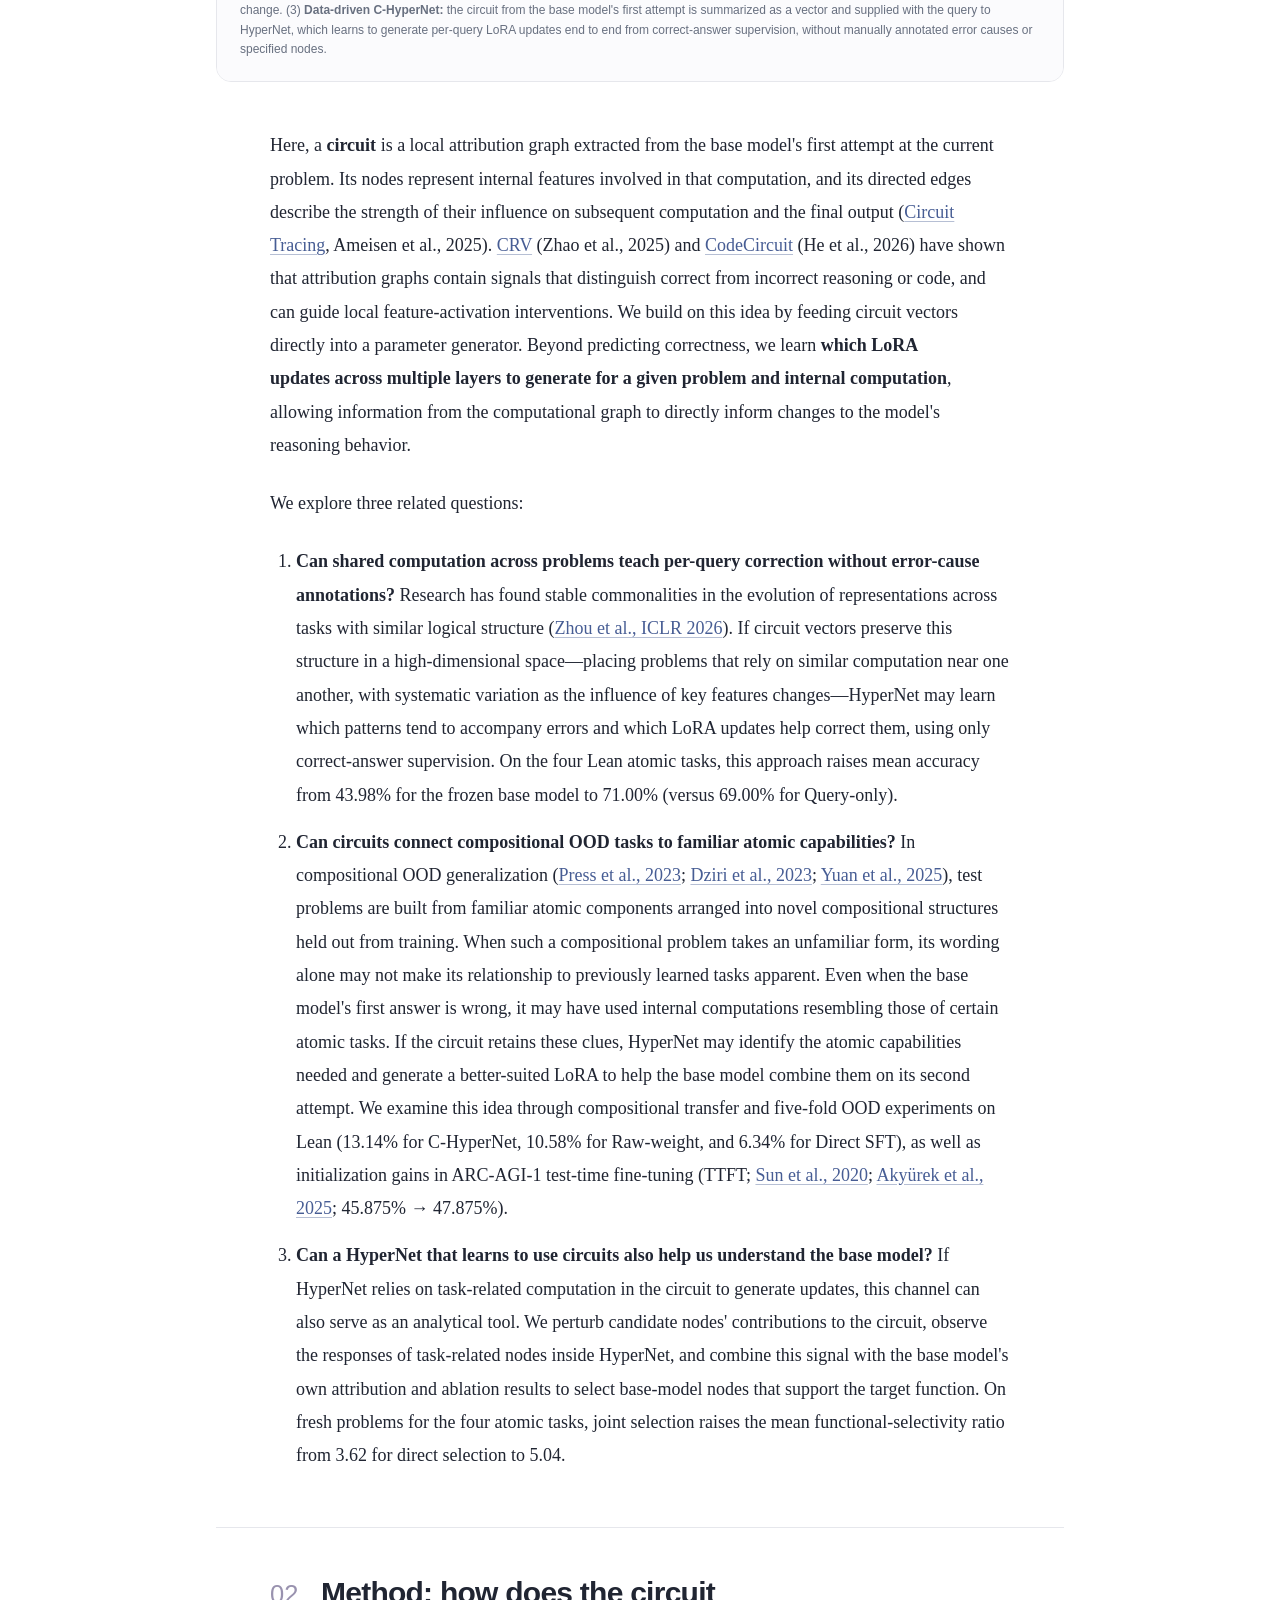
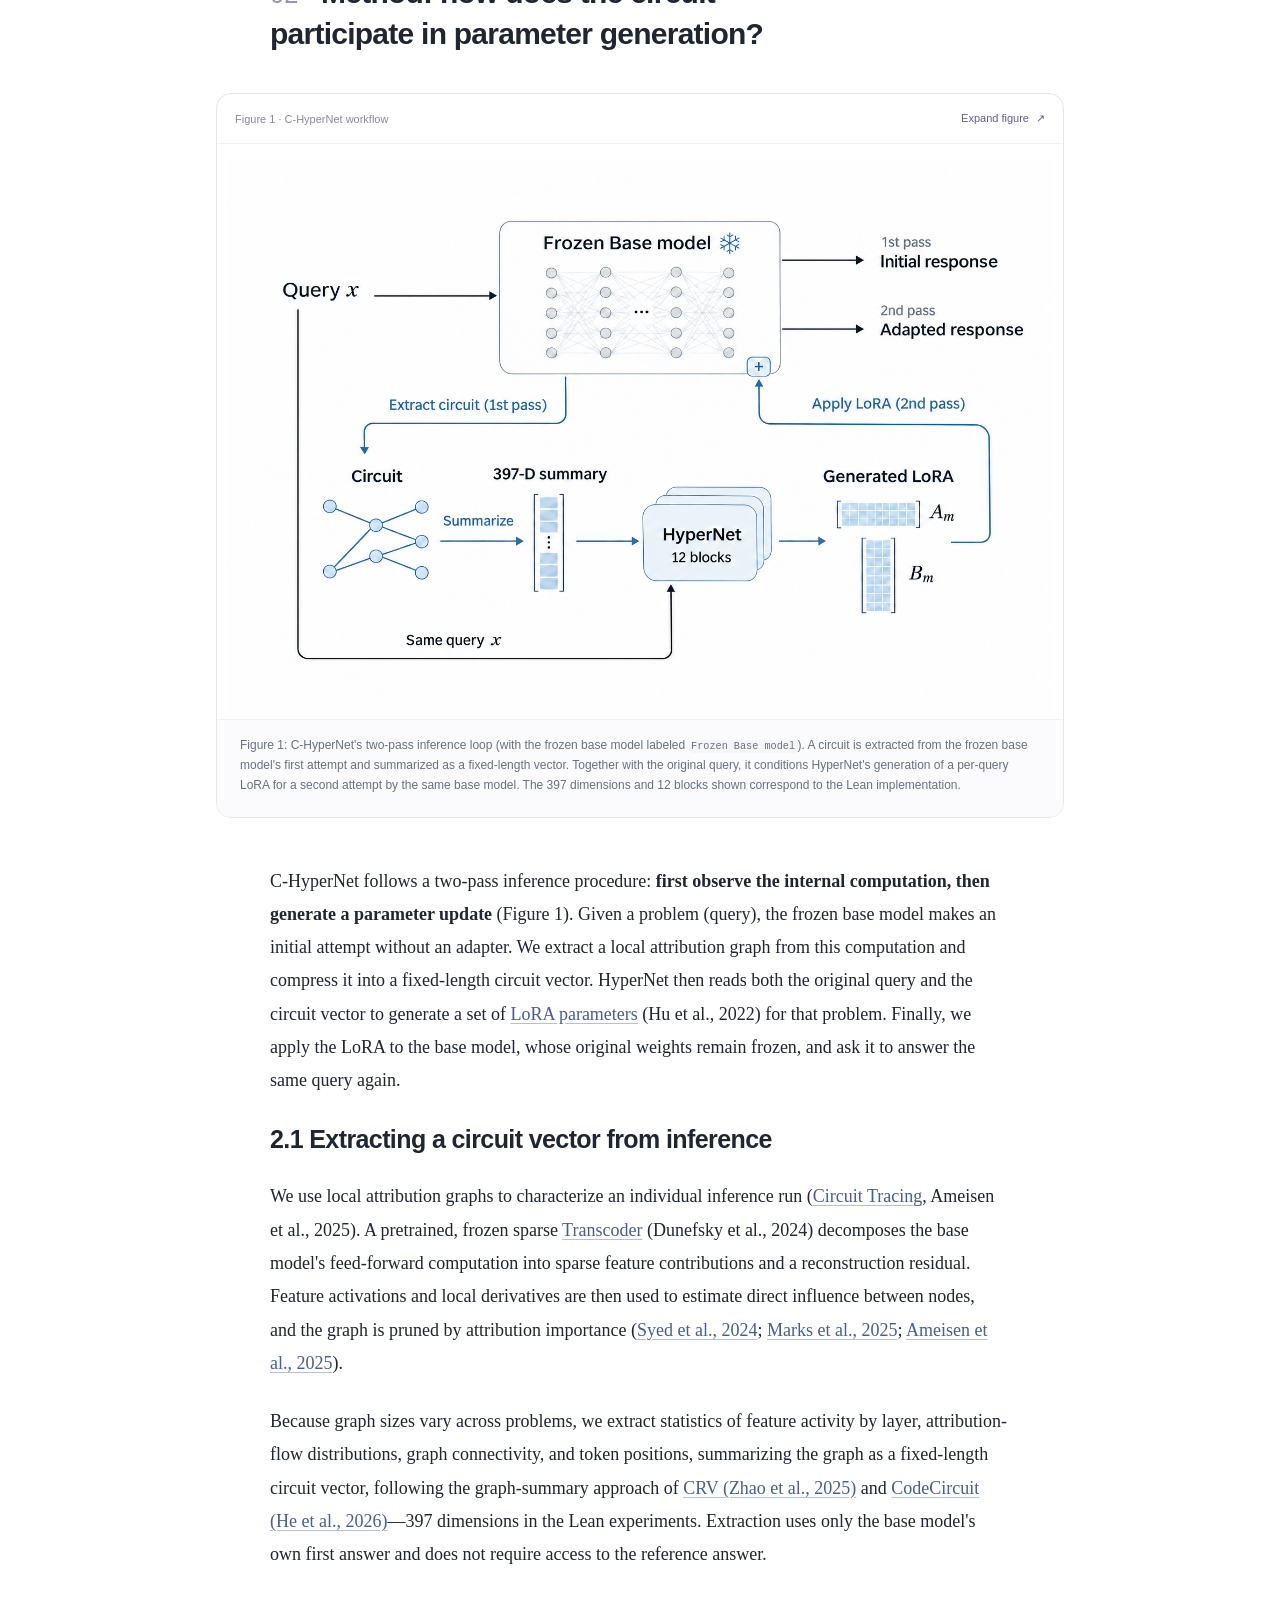
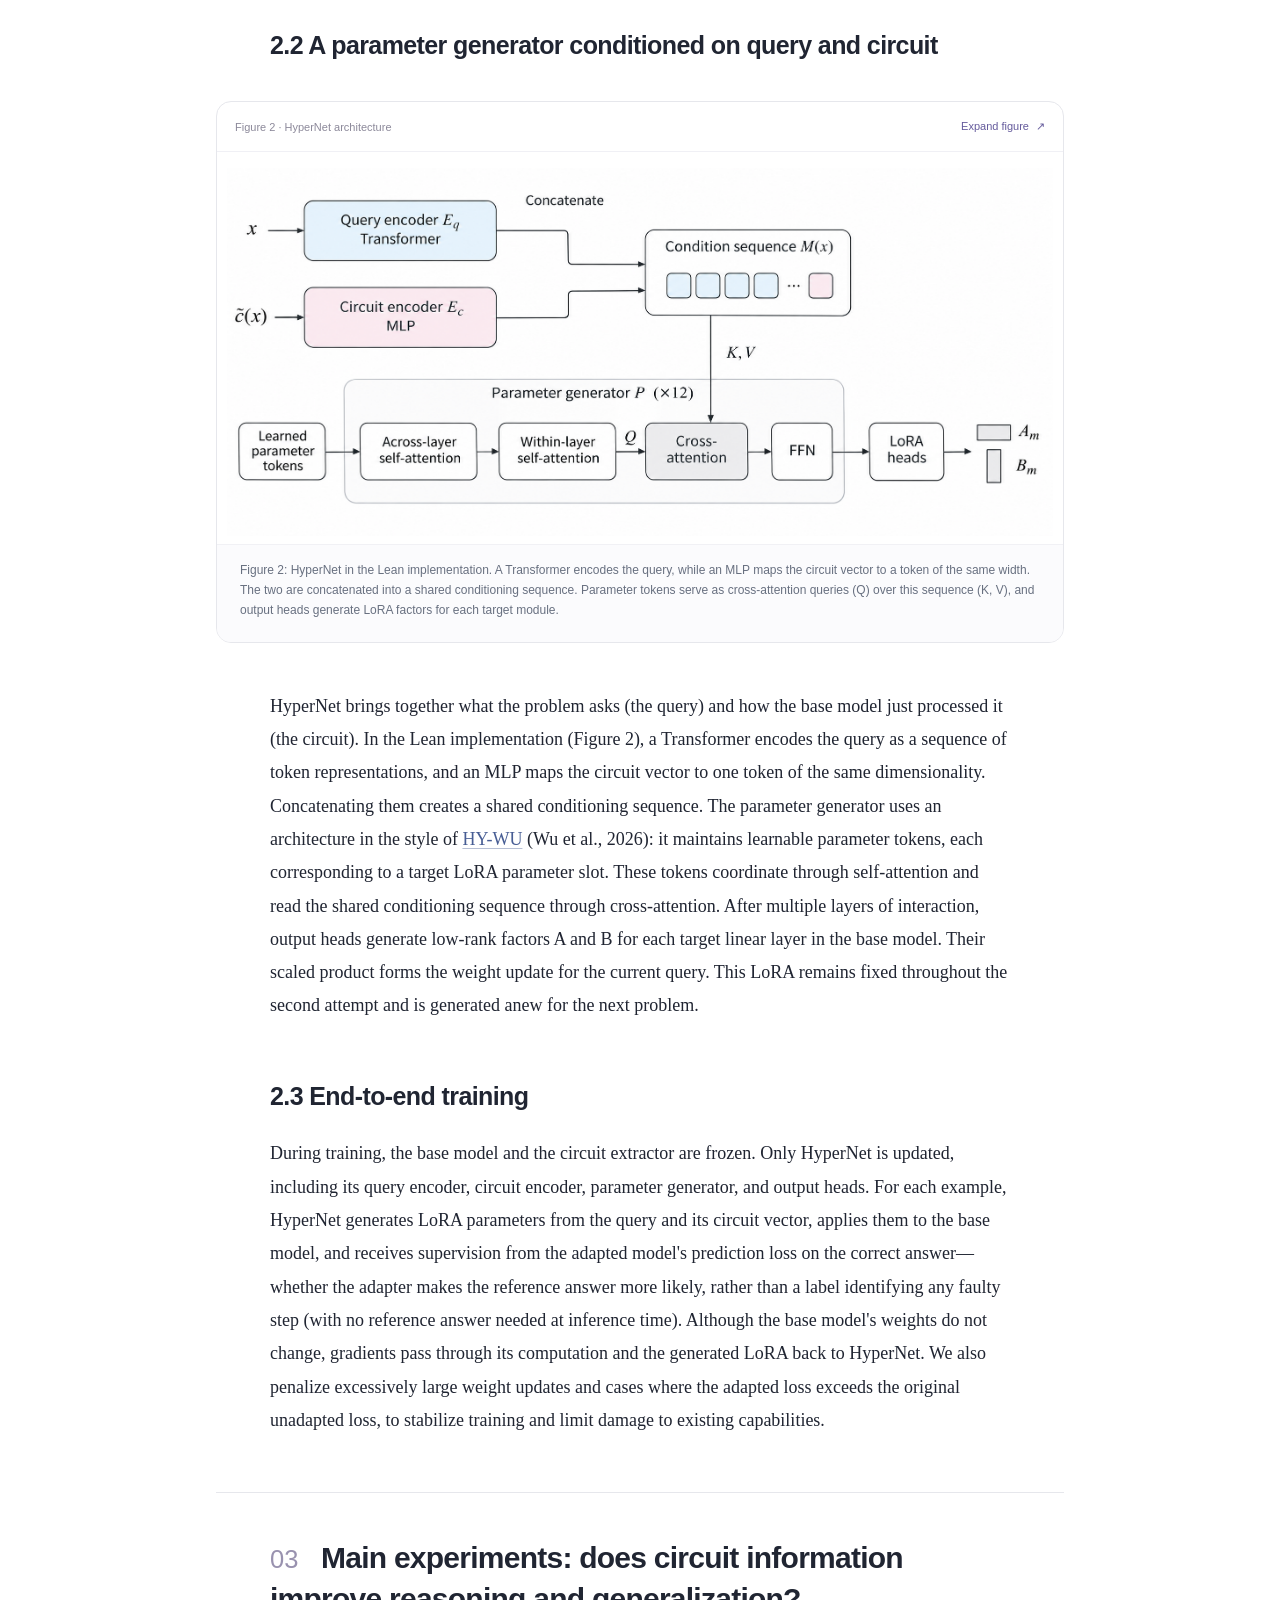
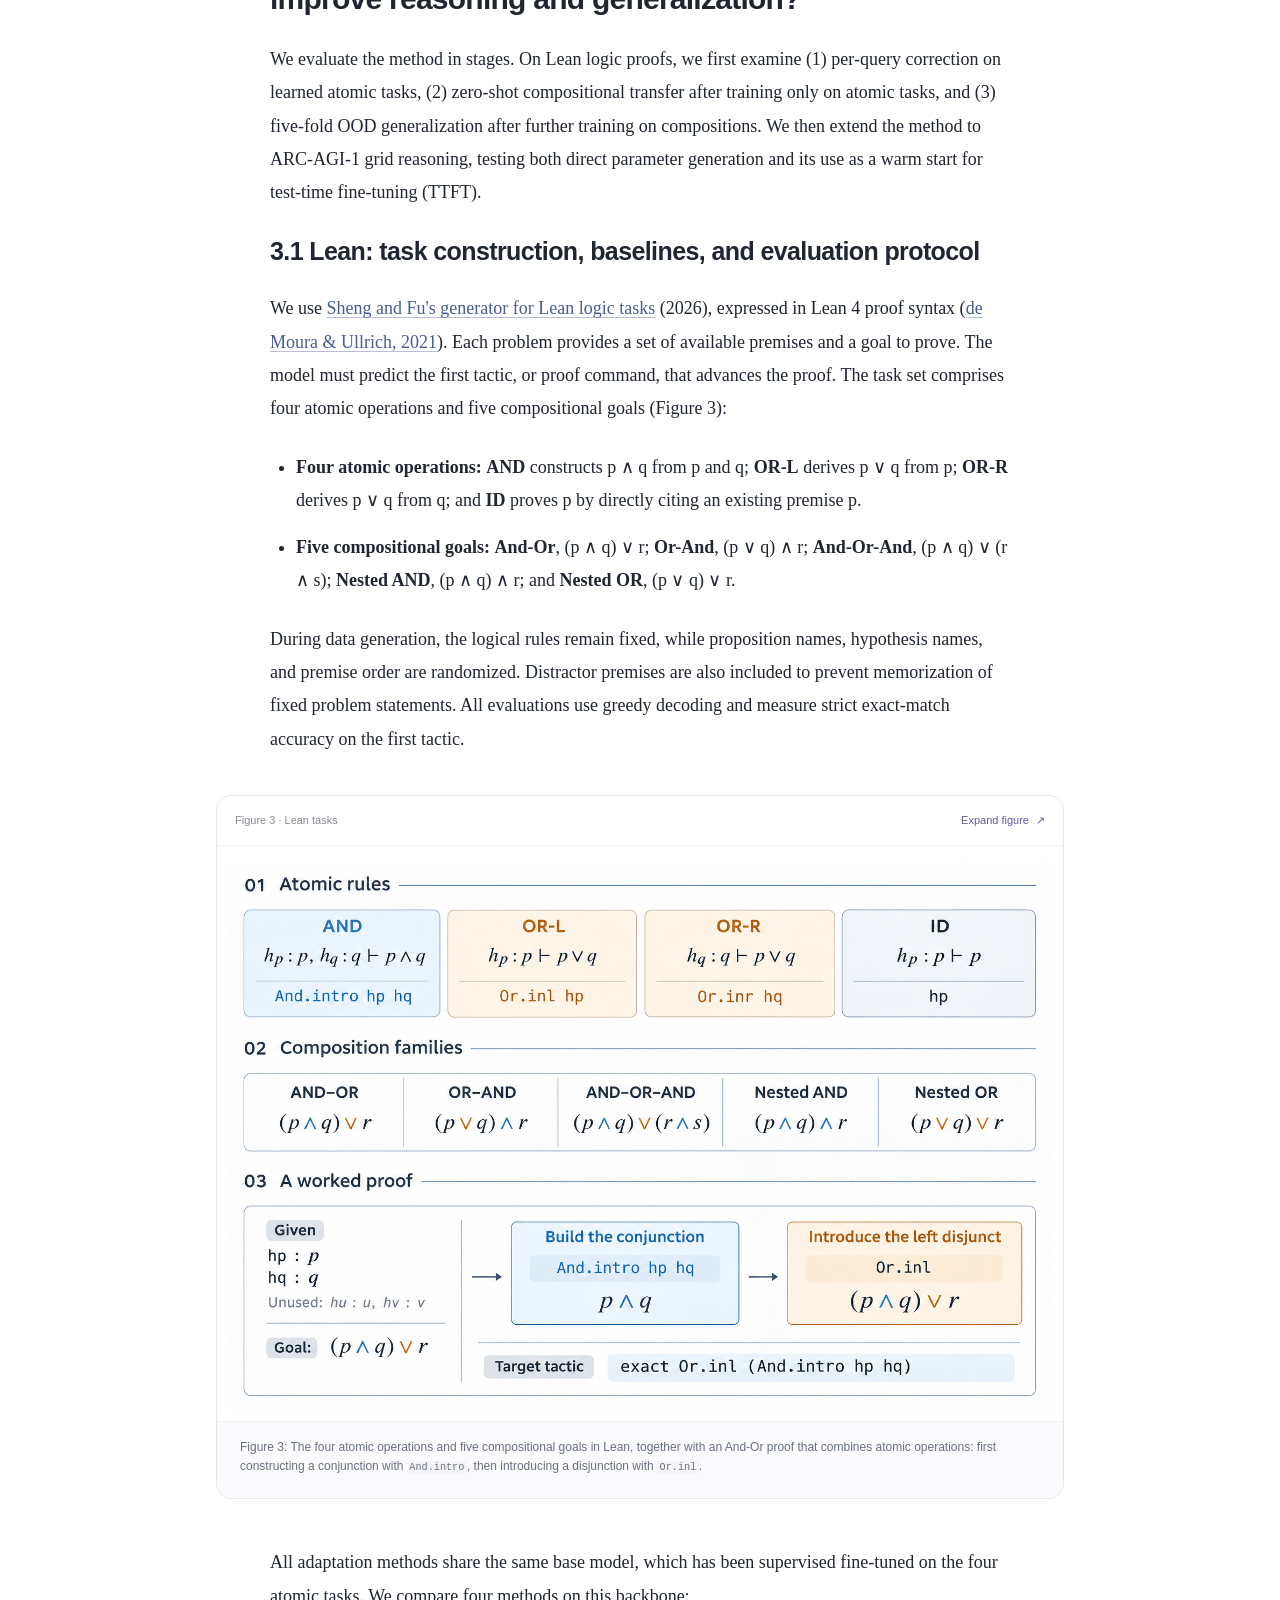
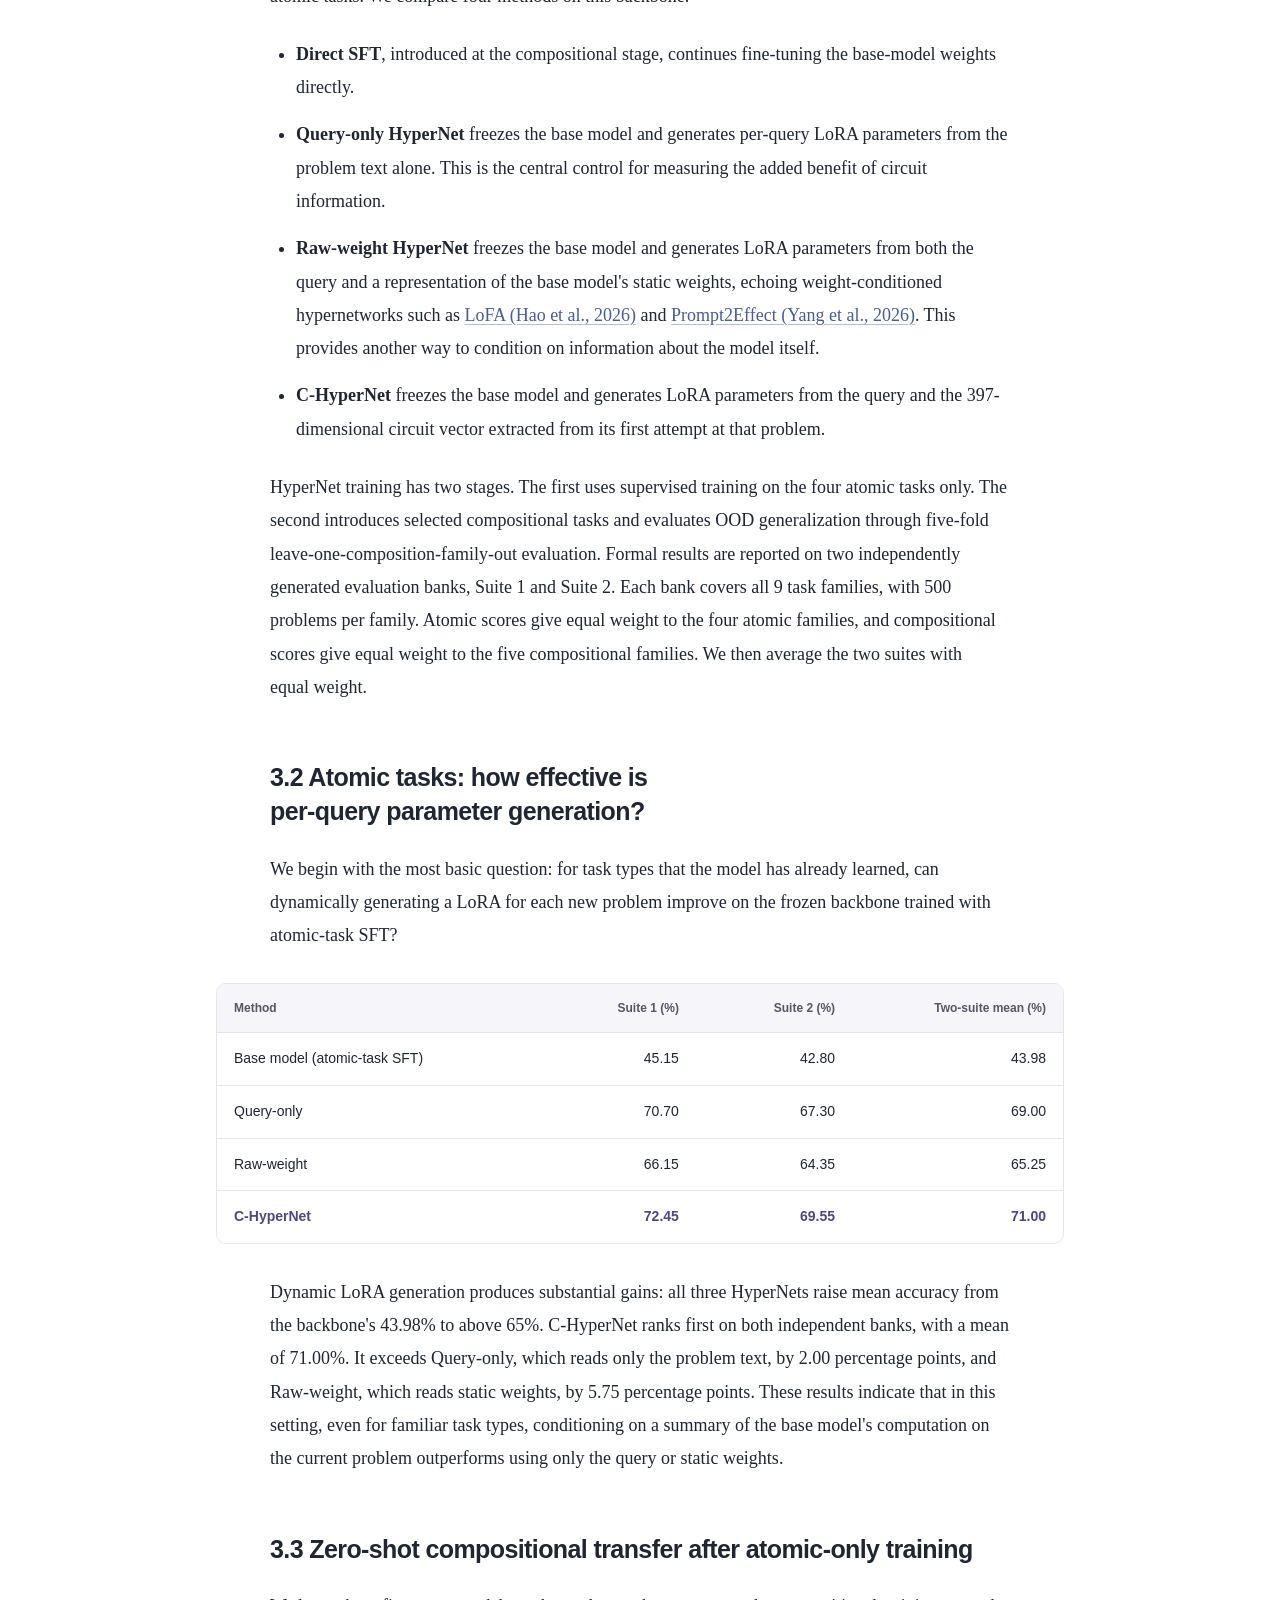
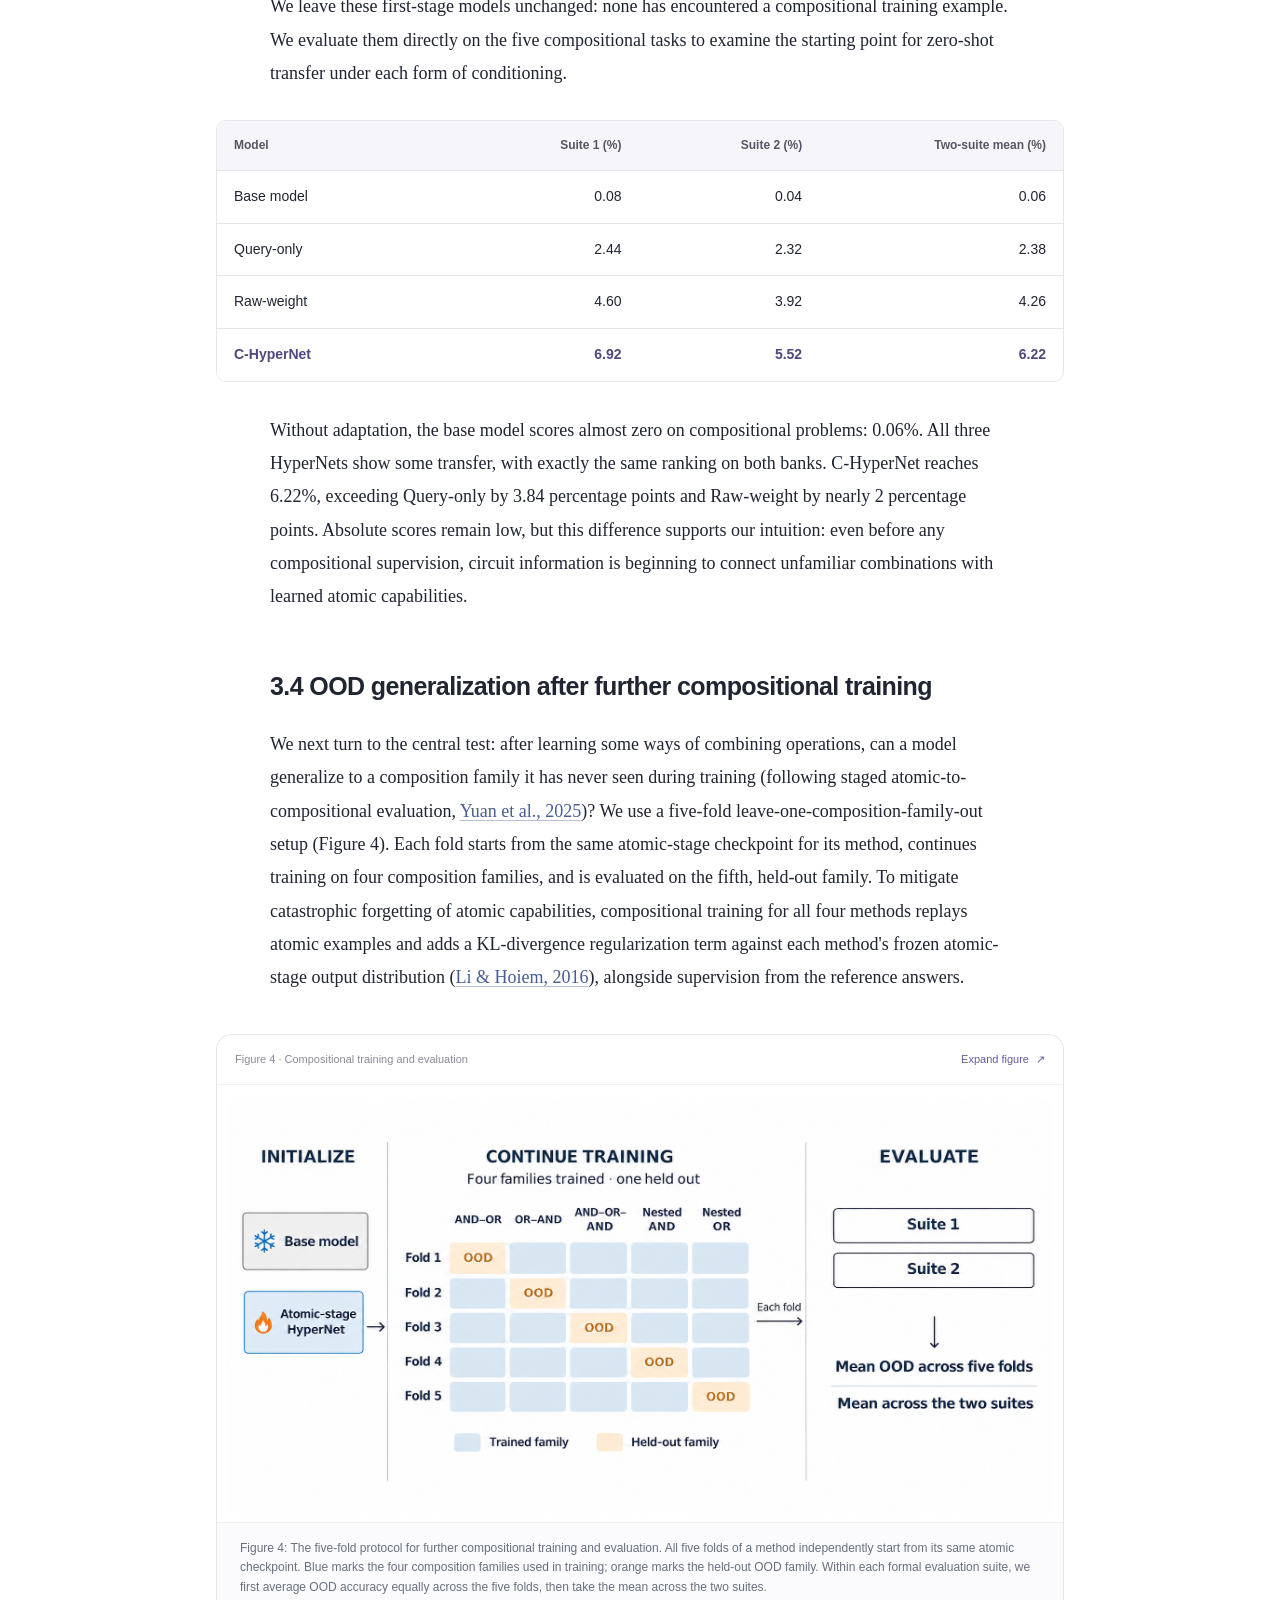
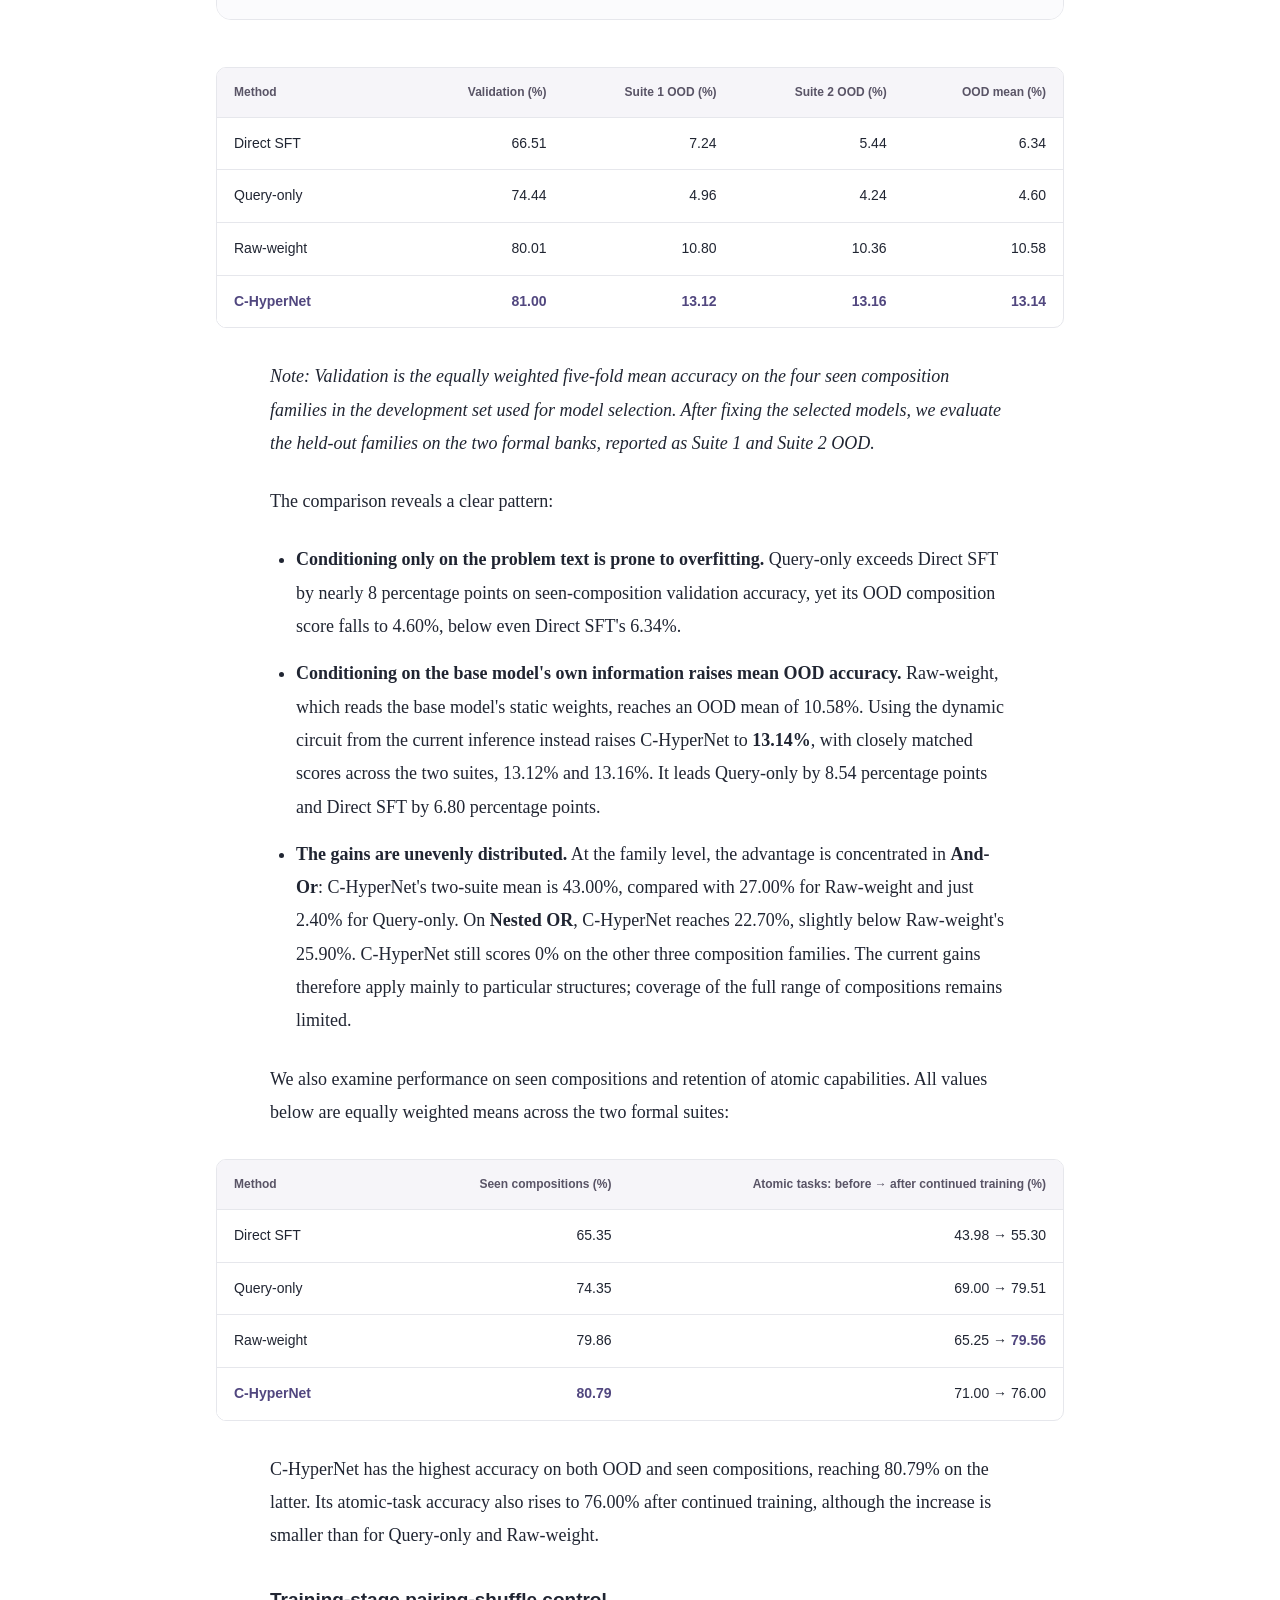
==== commit 57d61d23: "Reduce the header wordmark and enlarge the article link" ====
--- a/index.html
+++ b/index.html
@@ -19,7 +19,7 @@
   <meta name="author" content="Junqi Zhang, Jie Fu">
   <link rel="alternate" type="application/pdf" href="Circuit-HyperNet.pdf" title="Download the report">
   <link rel="icon" href="assets/favicon.svg" type="image/svg+xml">
-  <link rel="stylesheet" href="styles.css?v=22">
+  <link rel="stylesheet" href="styles.css?v=23">
   <script src="main.js?v=4" defer></script>
 </head>
 <body>
--- a/styles.css
+++ b/styles.css
@@ -1,6 +1,6 @@
 :root{--ink:#202532;--muted:#687080;--accent:#655b9c;--line:#e6e7ec;--paper:#fff;--soft:#f7f7fa;--sans:Inter,"Segoe UI",Arial,sans-serif;--serif:Charter,"Bitstream Charter","Sitka Text",Georgia,serif}
 *{box-sizing:border-box}html{scroll-behavior:smooth;scroll-padding-top:35px}body{margin:0;background:var(--paper);color:var(--ink);font-family:var(--sans);-webkit-font-smoothing:antialiased}a{color:#475d94;text-decoration-color:#b6bfd4;text-underline-offset:.18em}a:hover{color:var(--accent);text-decoration-color:var(--accent)}button{font:inherit;cursor:pointer}button:focus-visible,a:focus-visible{outline:3px solid #a49acb;outline-offset:5px}.skip-link{position:absolute;top:-80px;left:20px;background:white;padding:12px;z-index:5}.skip-link:focus{top:16px}
-.site-header{padding:26px 32px;display:flex;align-items:center;justify-content:space-between;border-bottom:1px solid var(--line)}.wordmark{display:flex;align-items:center;gap:11px;font-size:21px;font-weight:600;letter-spacing:-.35px;text-decoration:none;color:var(--ink)}.wordmark svg{width:32px;height:32px;color:var(--accent)}.header-link{font-size:13px;text-decoration:none;color:var(--muted);display:flex;gap:12px}
+.site-header{padding:26px 32px;display:flex;align-items:center;justify-content:space-between;border-bottom:1px solid var(--line)}.wordmark{display:flex;align-items:center;gap:9px;font-size:18px;font-weight:600;letter-spacing:-.35px;text-decoration:none;color:var(--ink)}.wordmark svg{width:27px;height:27px;color:var(--accent)}.header-link{font-size:16px;text-decoration:none;color:var(--muted);display:flex;gap:12px}
 .hero{max-width:1150px;margin:0 auto;padding:72px 30px 56px;text-align:center}.hero h1{font-size:clamp(34px,4.2vw,50px);line-height:1.14;letter-spacing:-.026em;font-weight:550;margin:0 auto 28px;max-width:1090px;text-wrap:balance}.hero-meta{display:flex;justify-content:center;align-items:center;gap:12px;font-size:12px;color:#7c7e89}.meta-divider{color:#bcbdc5}
 .reading-layout{display:grid;grid-template-columns:minmax(152px,1fr) minmax(0,900px) minmax(152px,1fr);gap:32px;margin:0 auto;padding:0 32px 90px;align-items:start}.contents{position:sticky;top:32px;width:212px;max-width:100%;justify-self:center;max-height:calc(100vh - 64px);overflow-y:auto;scrollbar-width:thin;padding-top:12px}.contents-label{font-size:12px;letter-spacing:1.15px;color:#626775;font-weight:650;margin:0 0 12px}.contents>a{display:flex;align-items:baseline;gap:8px;padding:9px 0;font-size:15px;line-height:1.45;text-decoration:none;color:#555e6d;border-bottom:1px solid #eff0f3}.contents>a.active{color:var(--accent);font-weight:600}.nav-number{font-size:9px;font-variant-numeric:tabular-nums;color:#a2a3af;flex-shrink:0}.contents .nav-number{min-width:1.35em;font-size:11px;color:#727887}.contents>a.download-link{border:0;font-size:13px;margin-top:16px;color:#626775}.article{min-width:0;grid-column:2}.article-section>p,.article-section>h3,.section-heading{max-width:740px;margin-left:auto;margin-right:auto}.article-section>h3{font-family:var(--sans);font-size:25px;line-height:1.35;letter-spacing:-.6px;margin-top:57px;margin-bottom:24px;font-weight:650;text-wrap:balance}.article-section>h3:first-child{margin-top:20px}.article-section>p{font-family:var(--serif);font-size:18px;line-height:1.85;margin-top:0;margin-bottom:25px;text-wrap:pretty}.article a{overflow-wrap:anywhere}.story-figure{margin:39px 0 47px;border:1px solid var(--line);border-radius:15px;overflow:hidden;background:white}.story-figure--tall img{max-width:600px;margin:0 auto}.figure-toolbar{display:flex;justify-content:space-between;align-items:center;gap:12px;padding:15px 18px;border-bottom:1px solid #f0f0f5;font-size:11px;font-weight:500;color:#8c899a}.figure-open{border:0;background:transparent;color:var(--accent);font-size:11px;white-space:nowrap;padding:3px 0}.figure-open span{margin-left:4px}.figure-fallback{display:block}.story-figure img{display:block;width:100%;height:auto;padding:16px 10px 8px}.story-figure figcaption{font-size:12px;line-height:1.65;color:var(--muted);padding:16px 23px 21px;background:#fbfbfd;border-top:1px solid #f1f1f5}
 .site-footer{max-width:1180px;margin:0 auto;padding:26px 30px 36px;border-top:1px solid var(--line);display:flex;justify-content:space-between;align-items:center;gap:18px;font-size:11px;color:#8a8d98}.site-footer>span:first-child{color:#585f70;font-weight:600}.site-footer a{text-decoration:none;color:#757b89}dialog{border:1px solid var(--line);border-radius:16px;padding:0;max-width:1450px;width:96vw;max-height:94vh;overflow:hidden;color:var(--ink);box-shadow:0 22px 100px #16172c33}dialog::backdrop{background:#1b20346b;backdrop-filter:blur(4px)}.dialog-header{display:flex;align-items:center;justify-content:space-between;gap:20px;padding:16px 22px;border-bottom:1px solid var(--line)}.dialog-header h2{font-size:14px;margin:0;font-weight:600}.dialog-actions{display:flex;gap:10px;flex-shrink:0}.dialog-actions button{font-size:12px;background:#f4f3f8;border:1px solid #e7e4f0;border-radius:6px;padding:7px 10px;color:#5d557d}.figure-scroll{overflow:auto;max-height:calc(94vh - 66px);padding:15px}.figure-scroll img{display:block;width:100%;height:auto;max-width:var(--figure-native-width,1200px);margin:0 auto}.figure-scroll.actual-size img{width:var(--figure-native-width,1200px);max-width:none}.dialog-open{overflow:hidden}
@@ -8,7 +8,7 @@
 .article-section{scroll-margin-top:32px}.article-section+.article-section{border-top:1px solid var(--line);padding-top:45px;margin-top:55px}.section-heading{margin-bottom:24px}.section-heading h2{font-size:30px;line-height:1.35;letter-spacing:-.75px;font-weight:650;margin:0;text-wrap:balance}.section-number{display:inline-block;vertical-align:baseline;font-size:.85em;letter-spacing:0;font-weight:500;color:#9992af;margin-right:15px;font-variant-numeric:tabular-nums}.filled-section>h3:first-of-type{margin-top:16px}.article-section>p.section-placeholder{font-family:var(--sans);font-size:13px;line-height:1.6;color:#8a8797;border-left:2px solid #ddd8ea;padding:17px 20px;background:#faf9fc;border-radius:0 6px 6px 0;margin-top:0;margin-bottom:0;min-height:58px}.pending-section .section-heading{margin-bottom:20px}.mobile-contents{display:none}
 @media(min-width:1450px){.hero{padding-top:82px;padding-bottom:62px}}
 @media(max-width:1050px){.contents{display:none}.reading-layout{display:block;max-width:860px;padding:0 28px 60px}.hero{padding-top:62px;padding-bottom:38px}.site-header{padding:22px 28px}.article-section>h3:first-child{margin-top:18px}}
-@media(max-width:600px){.site-header{padding:18px 20px}.wordmark{font-size:17px;gap:8px}.wordmark svg{width:27px;height:27px}.header-link{font-size:11px;gap:5px}.hero{padding:40px 17px 29px}.hero h1{font-size:clamp(29px,8.1vw,37px);line-height:1.15;letter-spacing:-.028em;margin-bottom:24px}.desktop-break{display:none}.hero-meta{font-size:10px;gap:9px}.reading-layout{padding:0 22px 45px}.article-section>h3{font-size:23px;line-height:1.35;margin-top:42px;margin-bottom:20px}.article-section>p{font-size:17px;line-height:1.8;margin-bottom:22px}.story-figure{margin:28px -9px 34px;border-radius:10px}.figure-toolbar{font-size:9px;padding:12px 10px;gap:6px}.figure-open{font-size:10px}.story-figure img{padding:8px 2px}.story-figure figcaption{font-size:11px;padding:14px 13px}.site-footer{flex-wrap:wrap;padding:22px;line-height:1.5}.site-footer>span:nth-child(2){display:none}.dialog-header{padding:12px;gap:8px}.dialog-header h2{font-size:11px}.dialog-actions{gap:6px}.dialog-actions button{font-size:10px;padding:7px}.figure-scroll{padding:5px}}
+@media(max-width:600px){.site-header{padding:18px 20px}.wordmark{font-size:16px;gap:7px}.wordmark svg{width:24px;height:24px}.header-link{font-size:13px;gap:5px}.hero{padding:40px 17px 29px}.hero h1{font-size:clamp(29px,8.1vw,37px);line-height:1.15;letter-spacing:-.028em;margin-bottom:24px}.desktop-break{display:none}.hero-meta{font-size:10px;gap:9px}.reading-layout{padding:0 22px 45px}.article-section>h3{font-size:23px;line-height:1.35;margin-top:42px;margin-bottom:20px}.article-section>p{font-size:17px;line-height:1.8;margin-bottom:22px}.story-figure{margin:28px -9px 34px;border-radius:10px}.figure-toolbar{font-size:9px;padding:12px 10px;gap:6px}.figure-open{font-size:10px}.story-figure img{padding:8px 2px}.story-figure figcaption{font-size:11px;padding:14px 13px}.site-footer{flex-wrap:wrap;padding:22px;line-height:1.5}.site-footer>span:nth-child(2){display:none}.dialog-header{padding:12px;gap:8px}.dialog-header h2{font-size:11px}.dialog-actions{gap:6px}.dialog-actions button{font-size:10px;padding:7px}.figure-scroll{padding:5px}}
 @media(prefers-reduced-motion:reduce){html{scroll-behavior:auto}}
 @media print{.contents,.header-link,.figure-toolbar,.site-footer,dialog{display:none}.hero{padding:25px 0}.hero h1{font-size:32px}.reading-layout{display:block;padding:0}.article-section>p{font-size:12pt}.story-figure{break-inside:avoid}.site-header{padding:0 0 14px}}
 
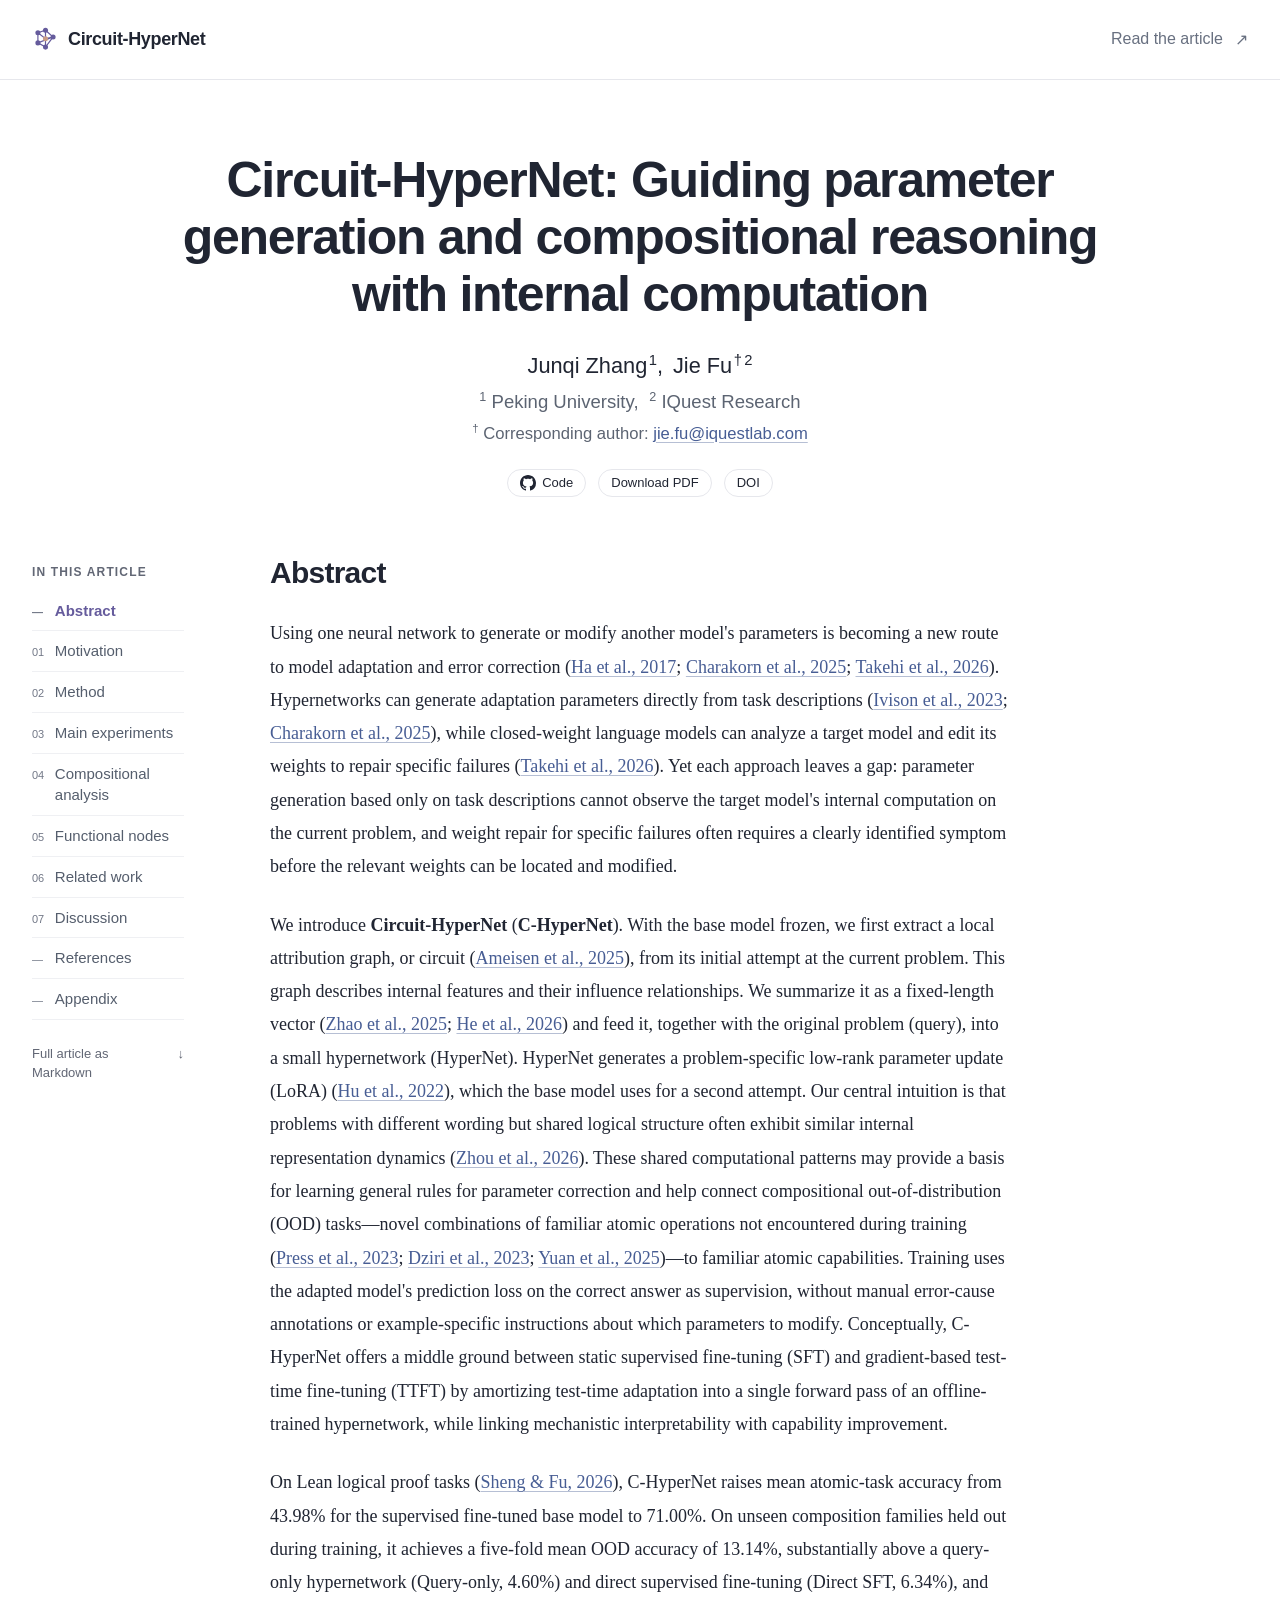
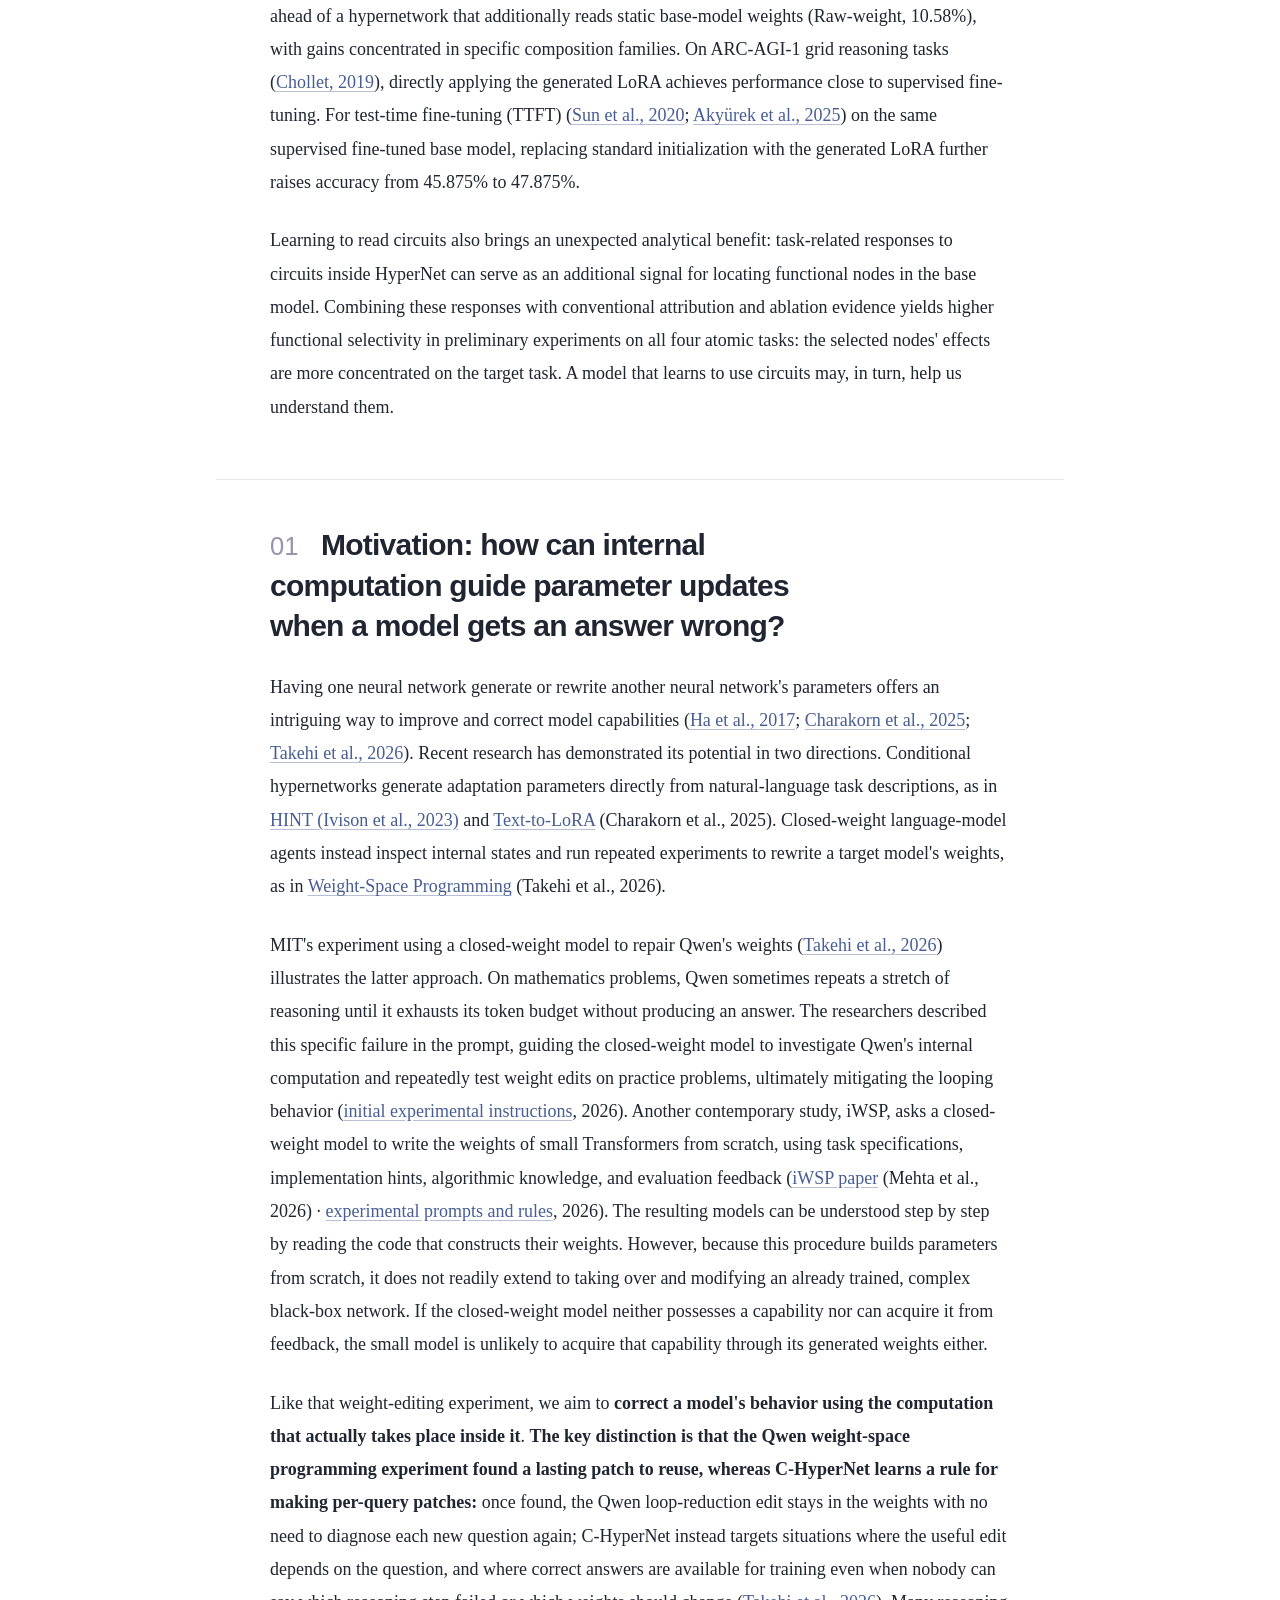
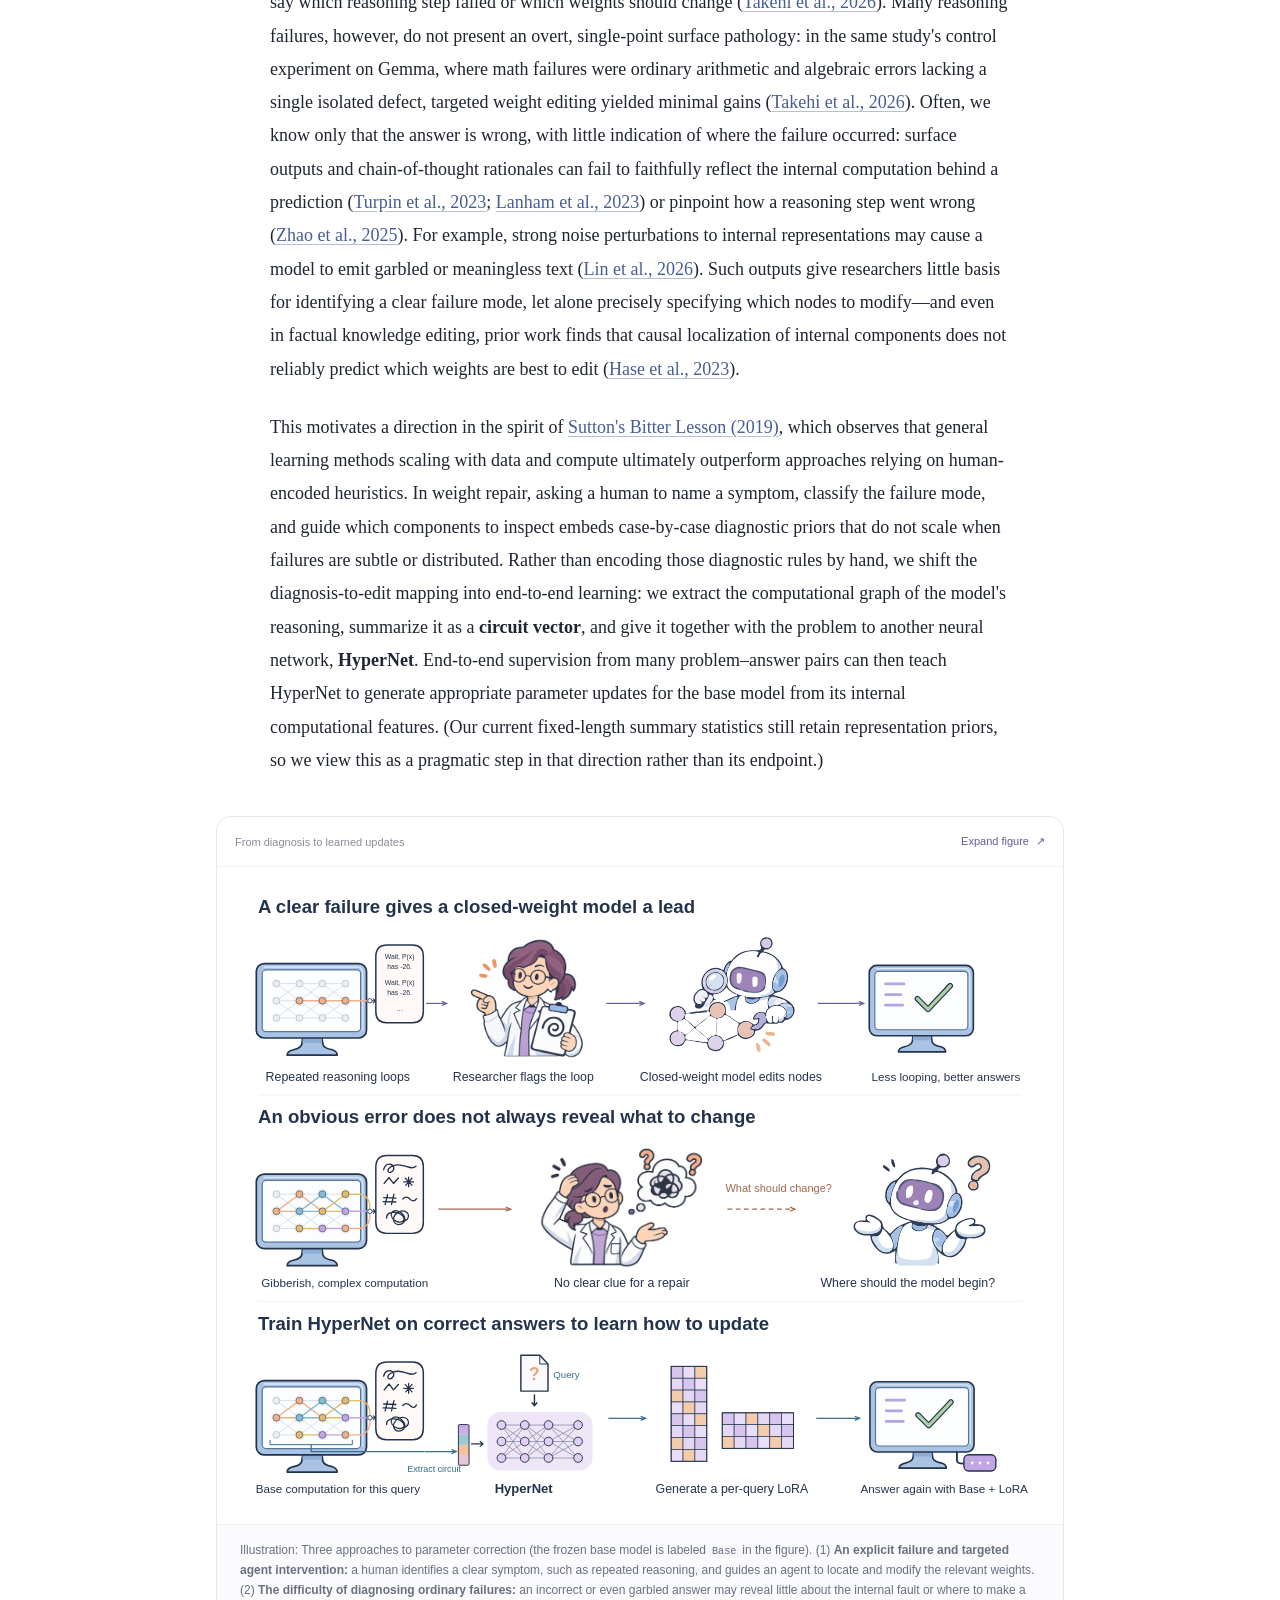
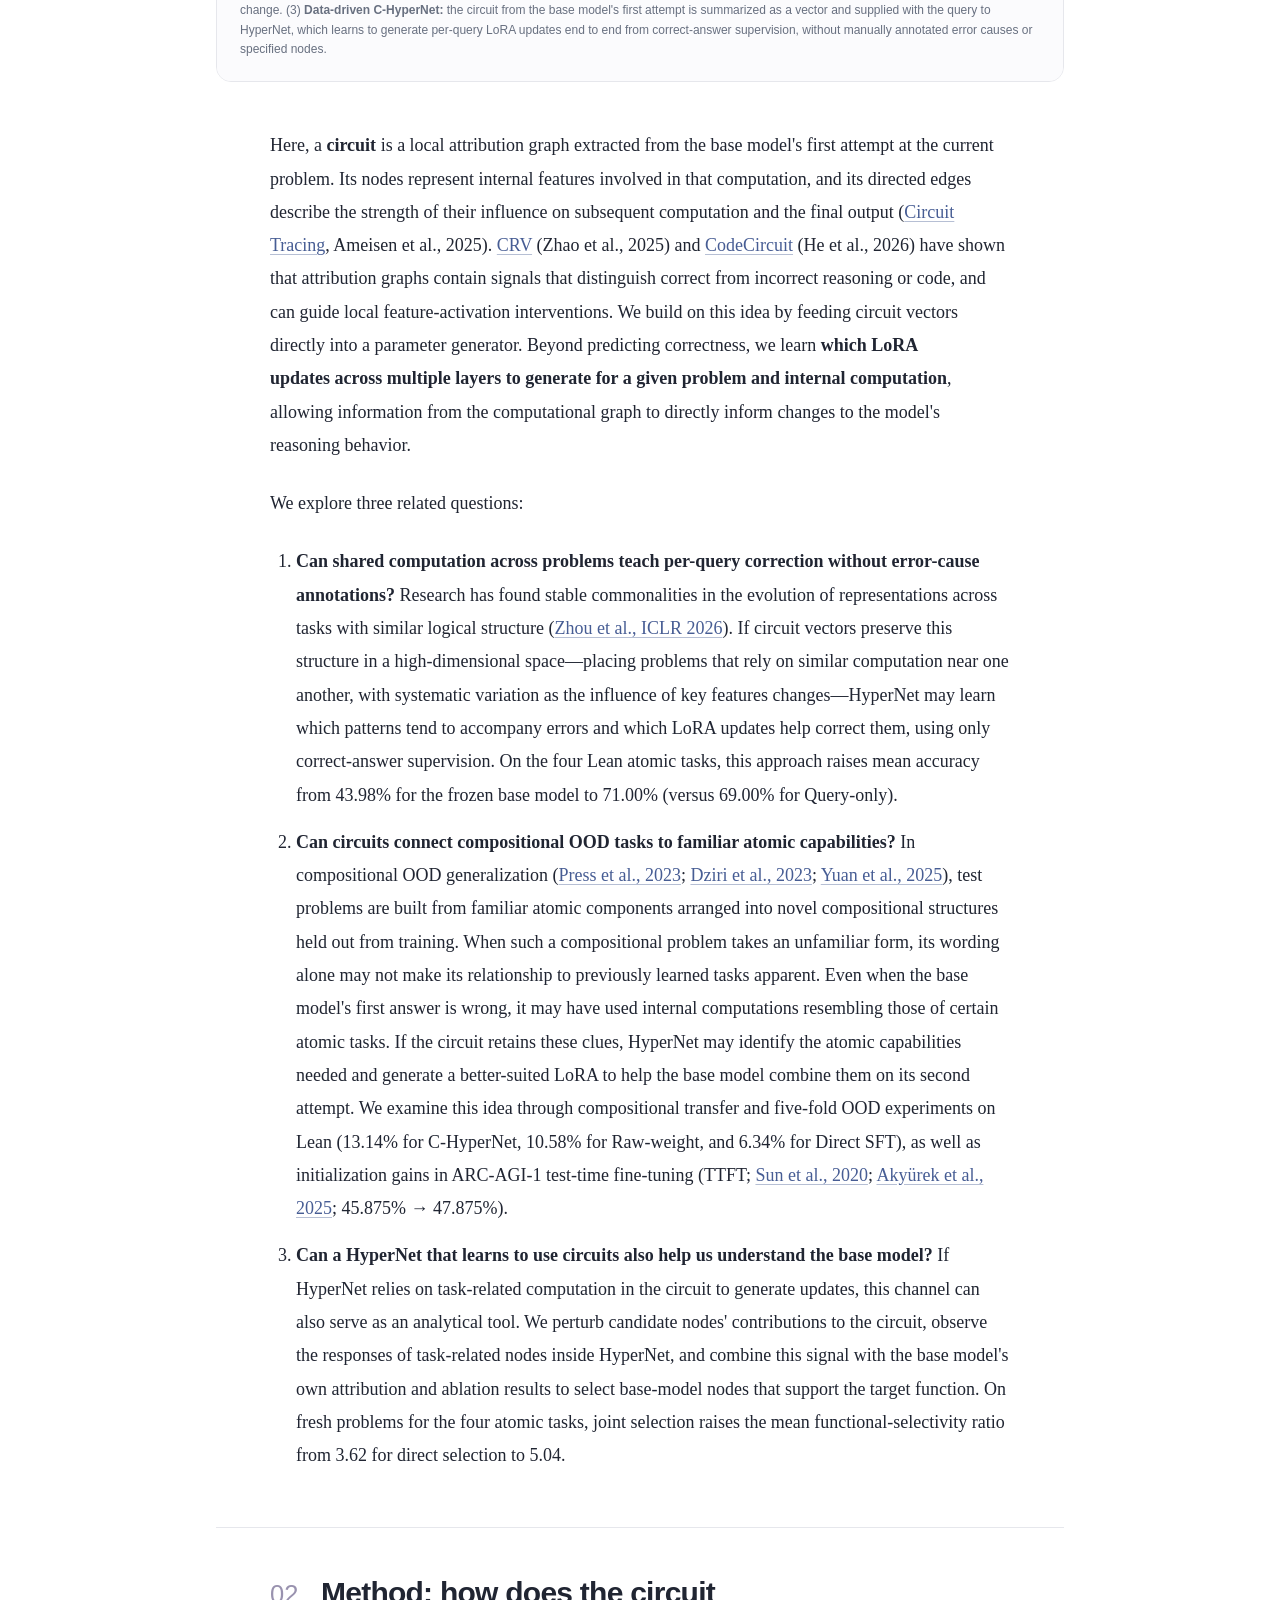
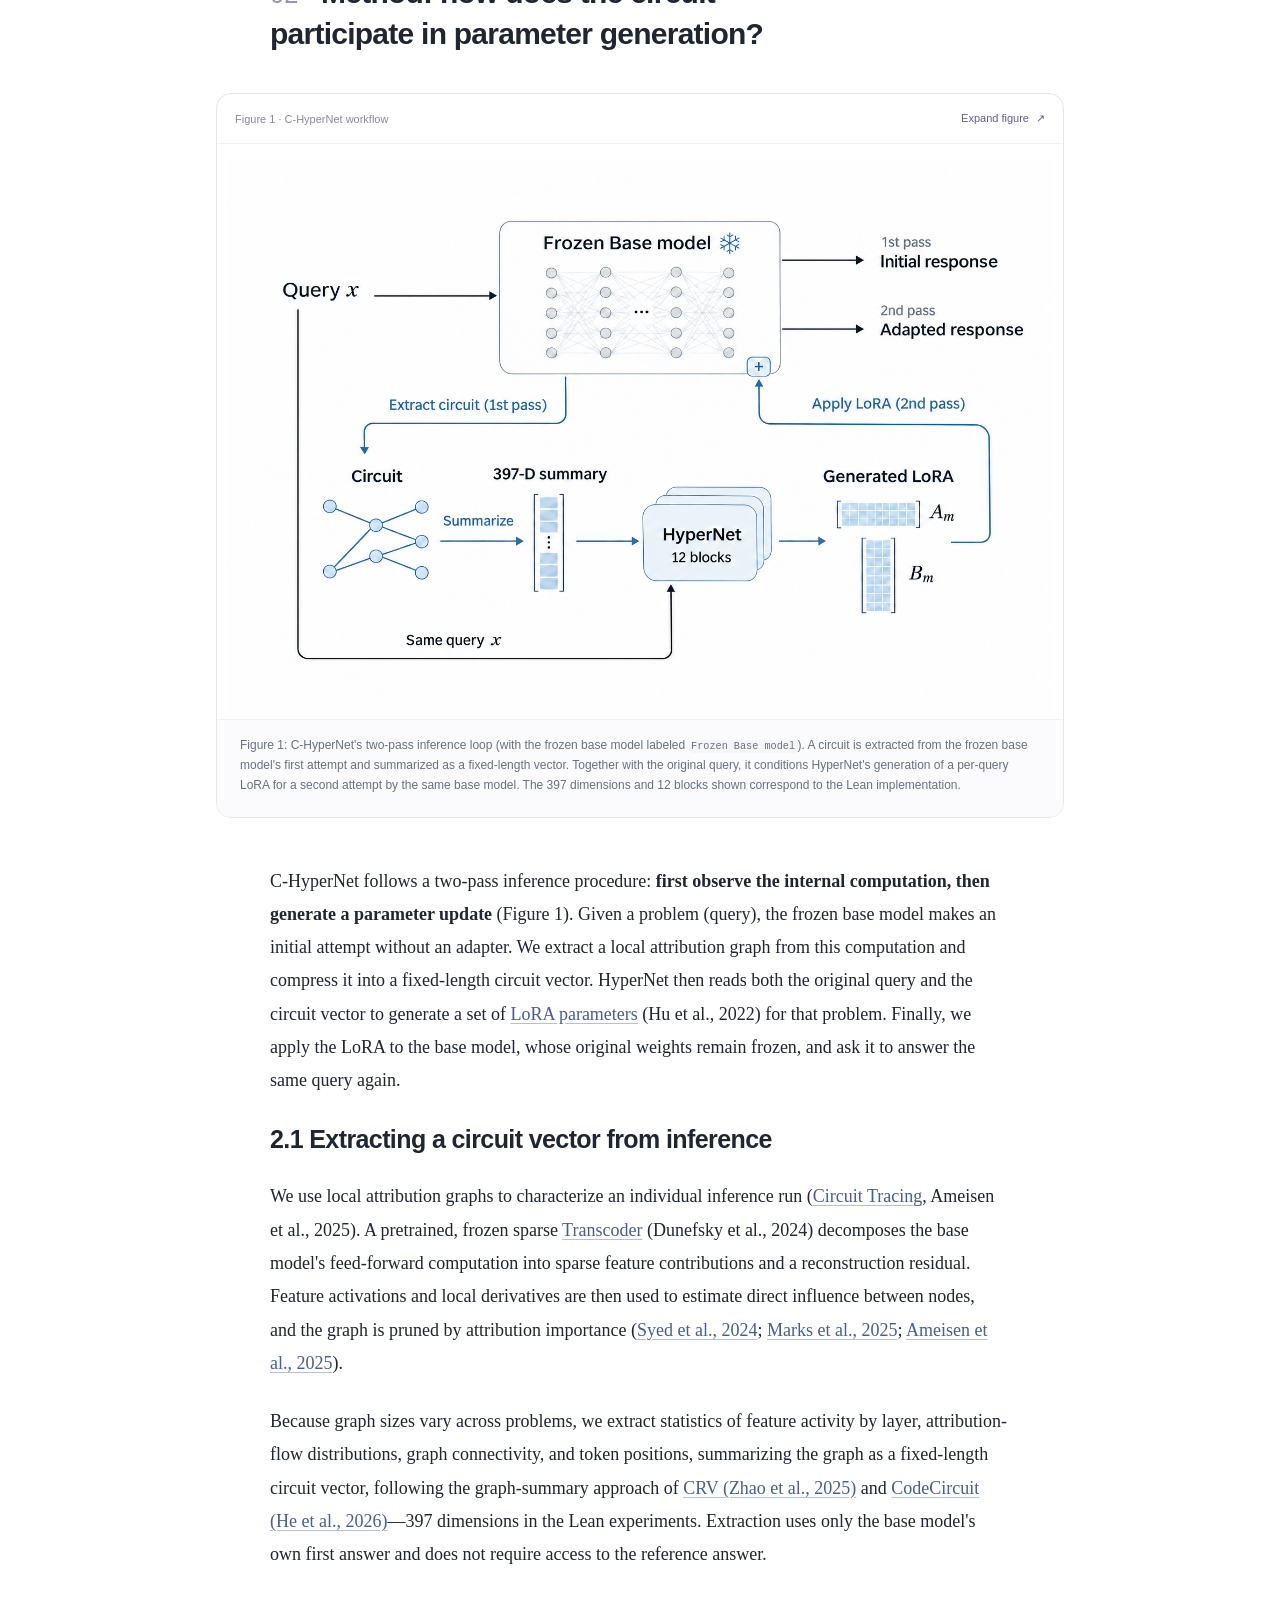
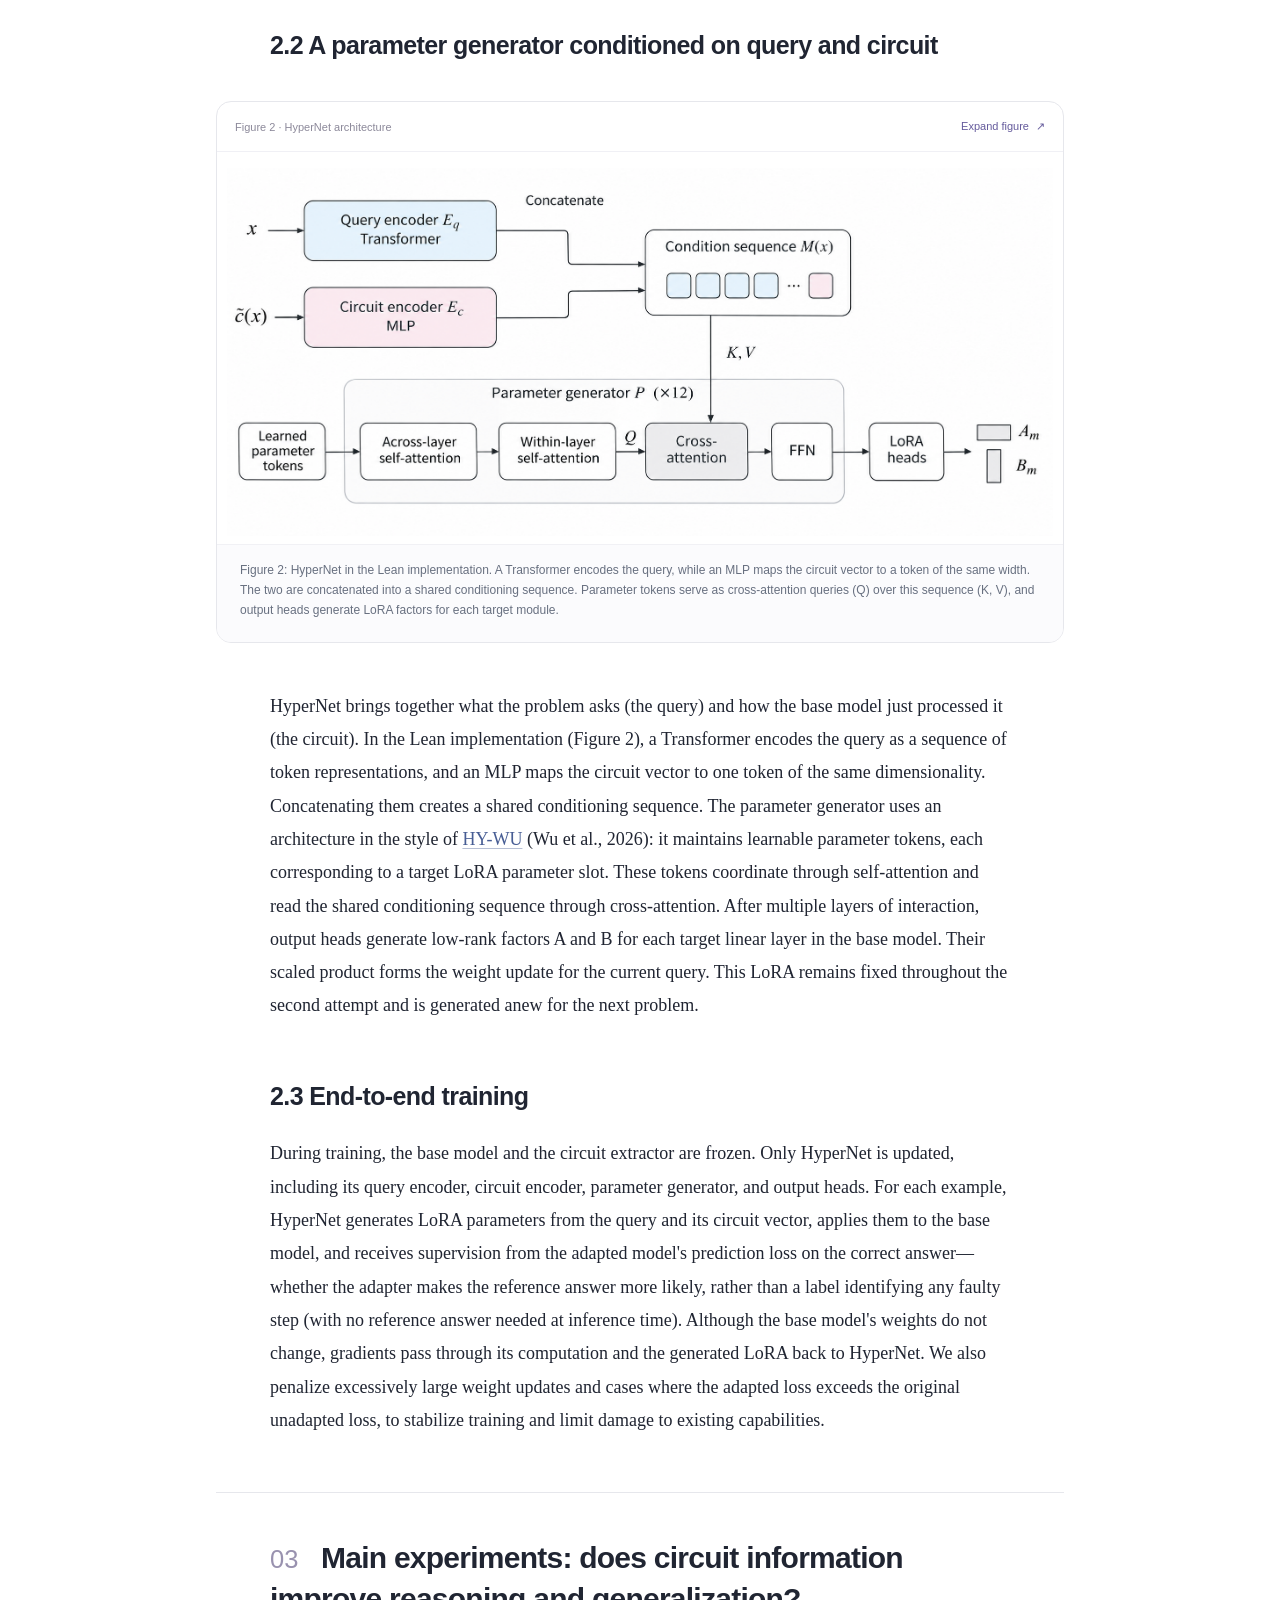
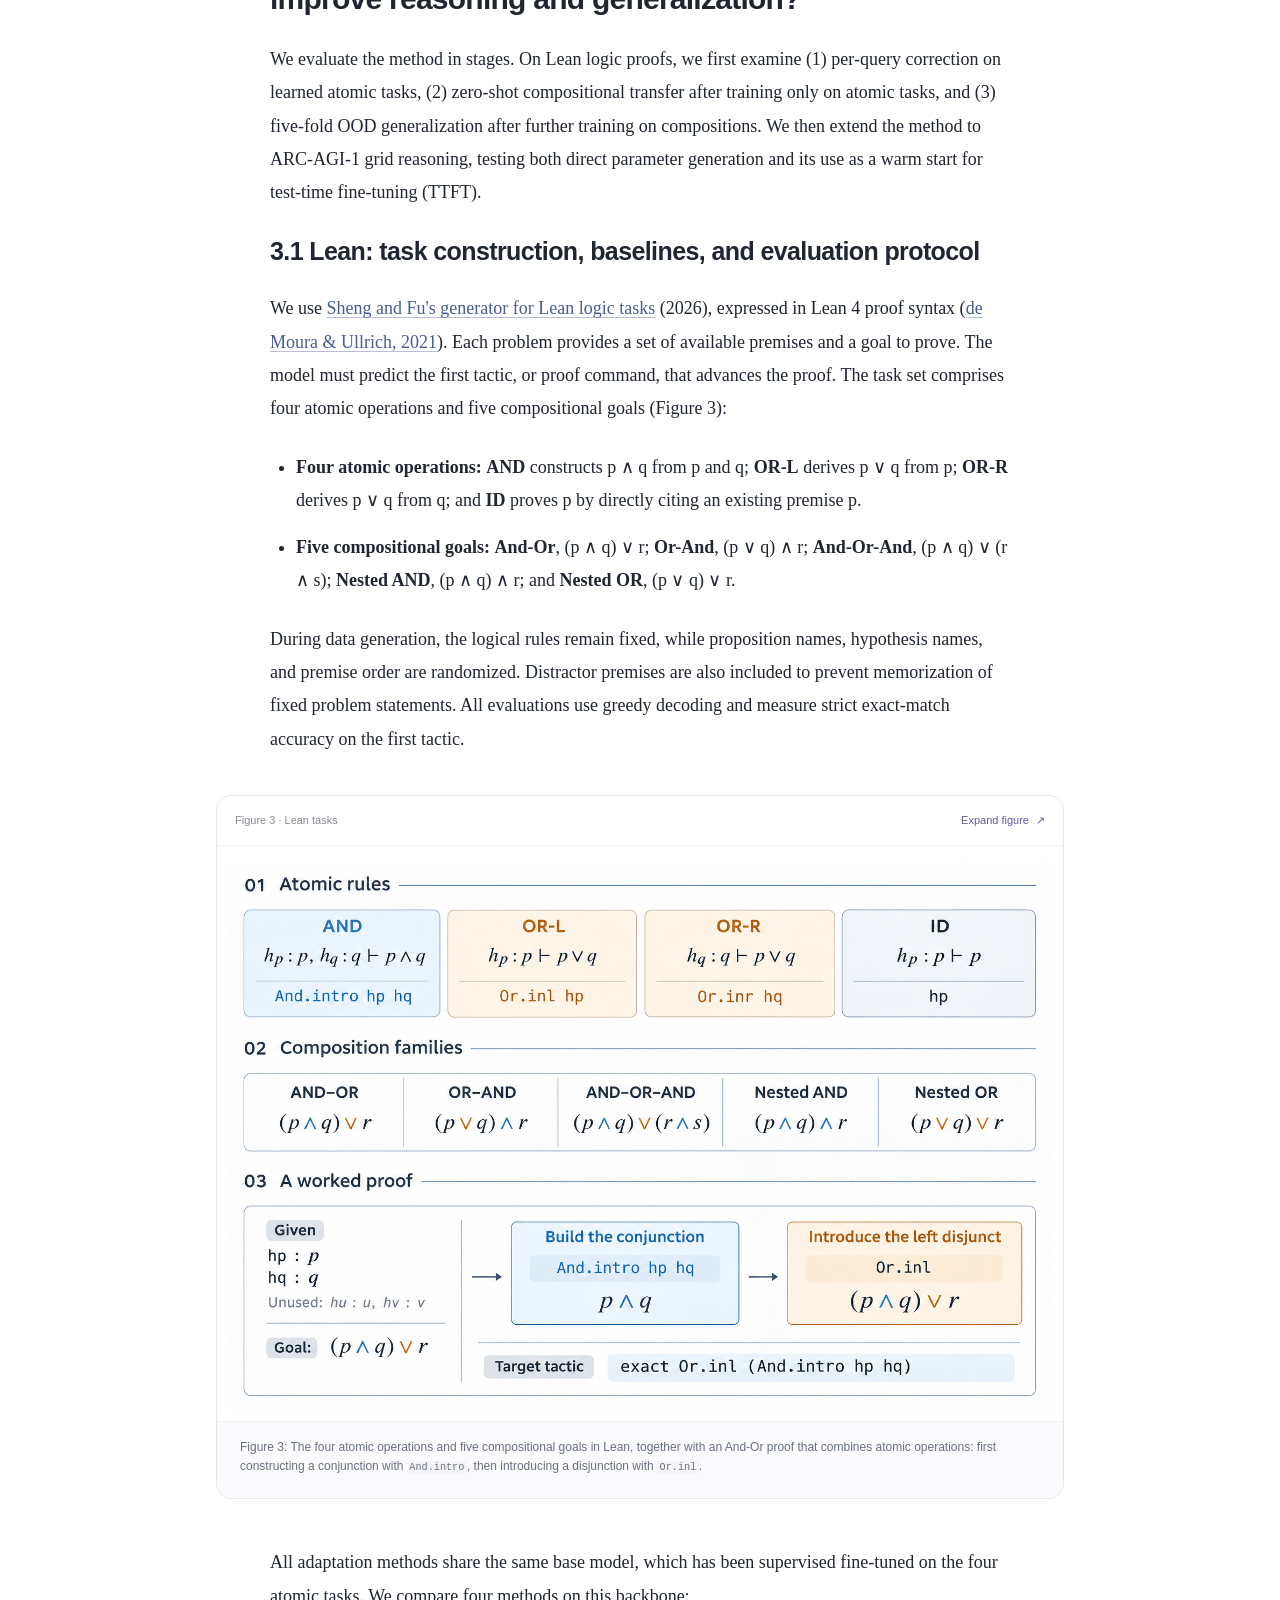
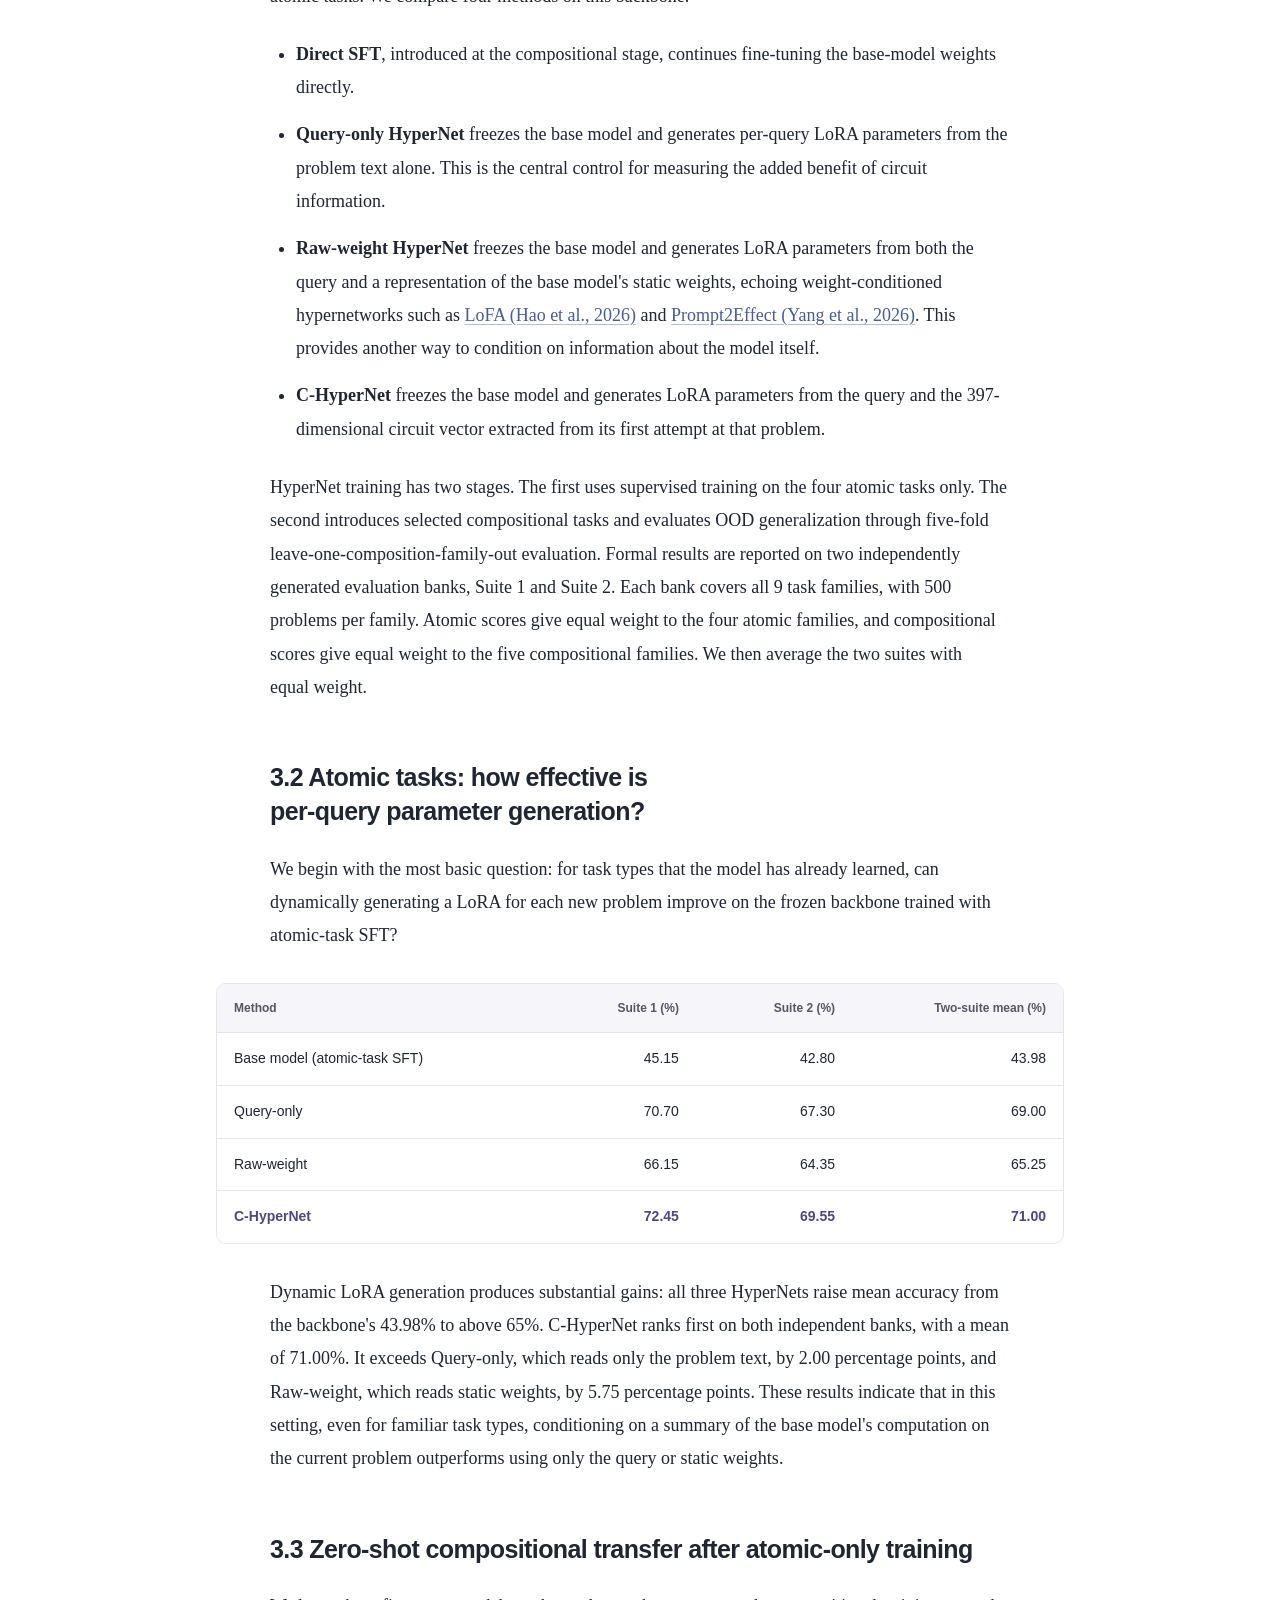
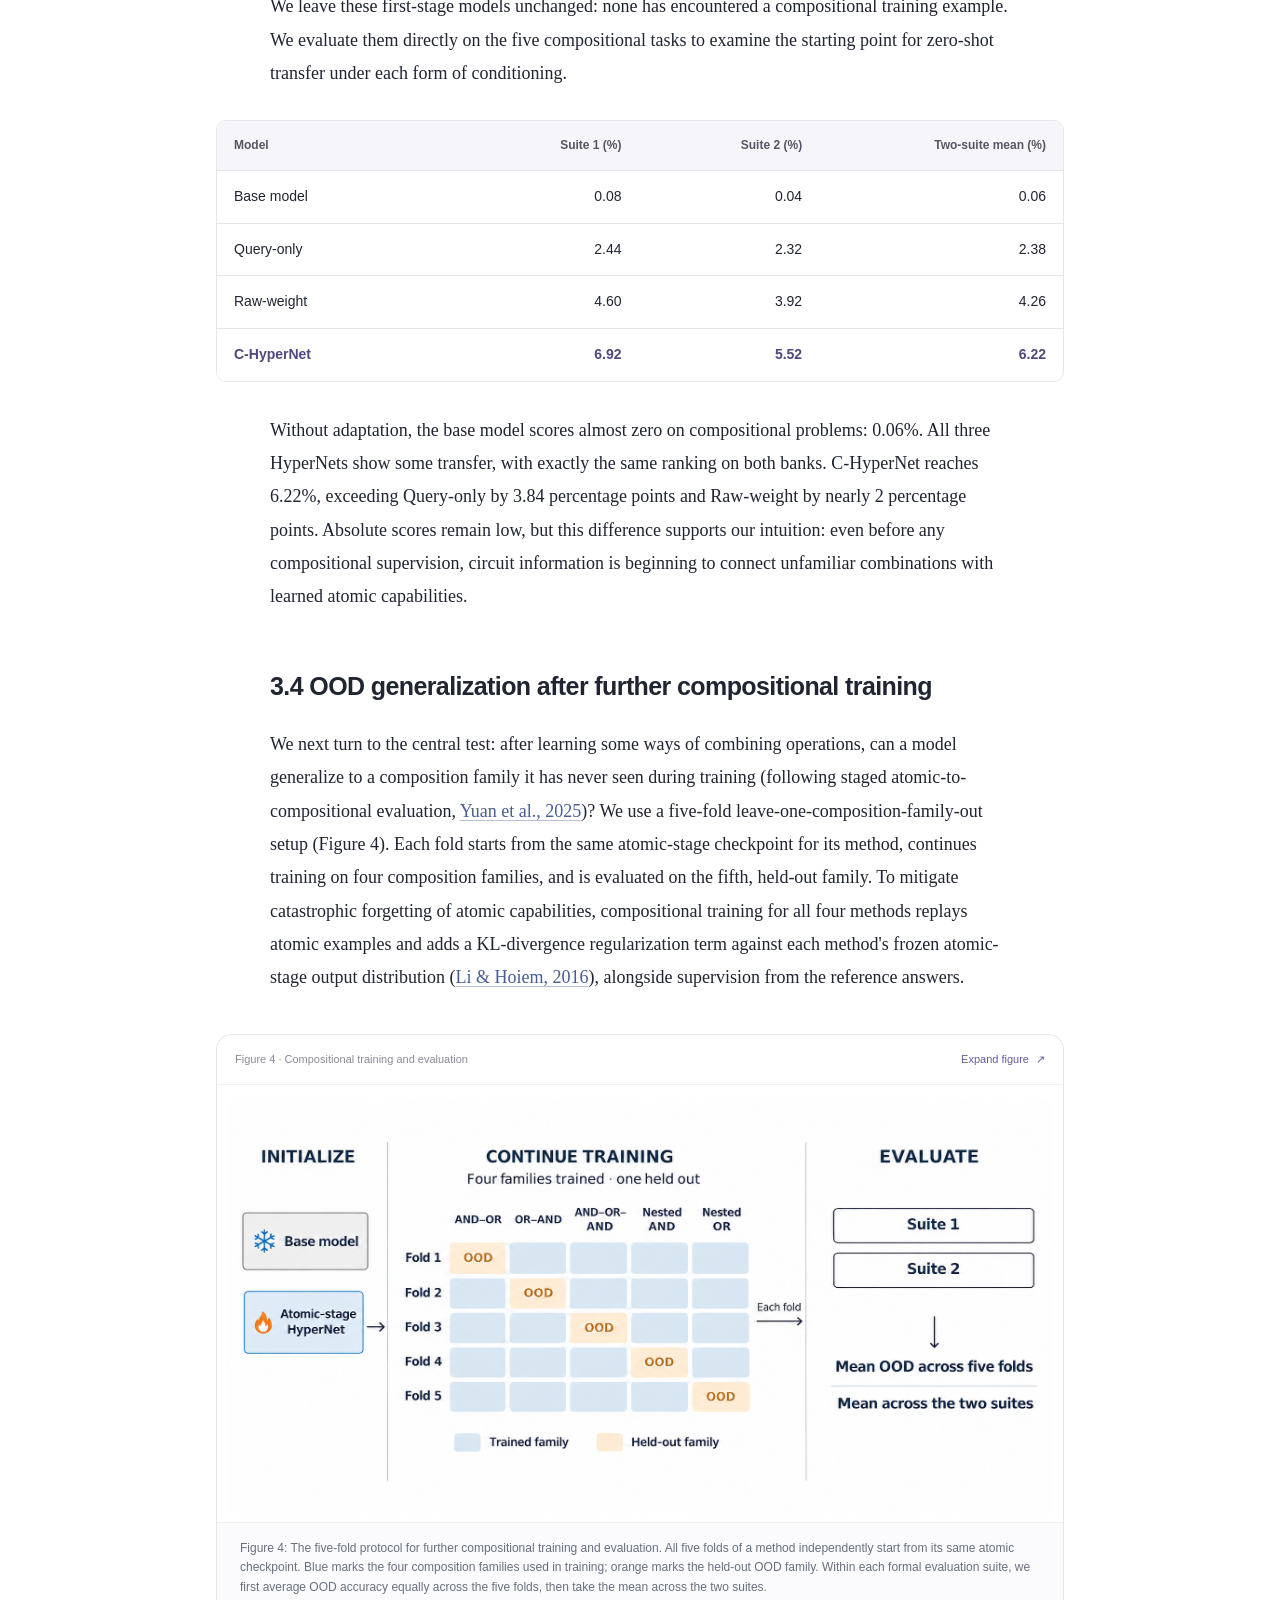
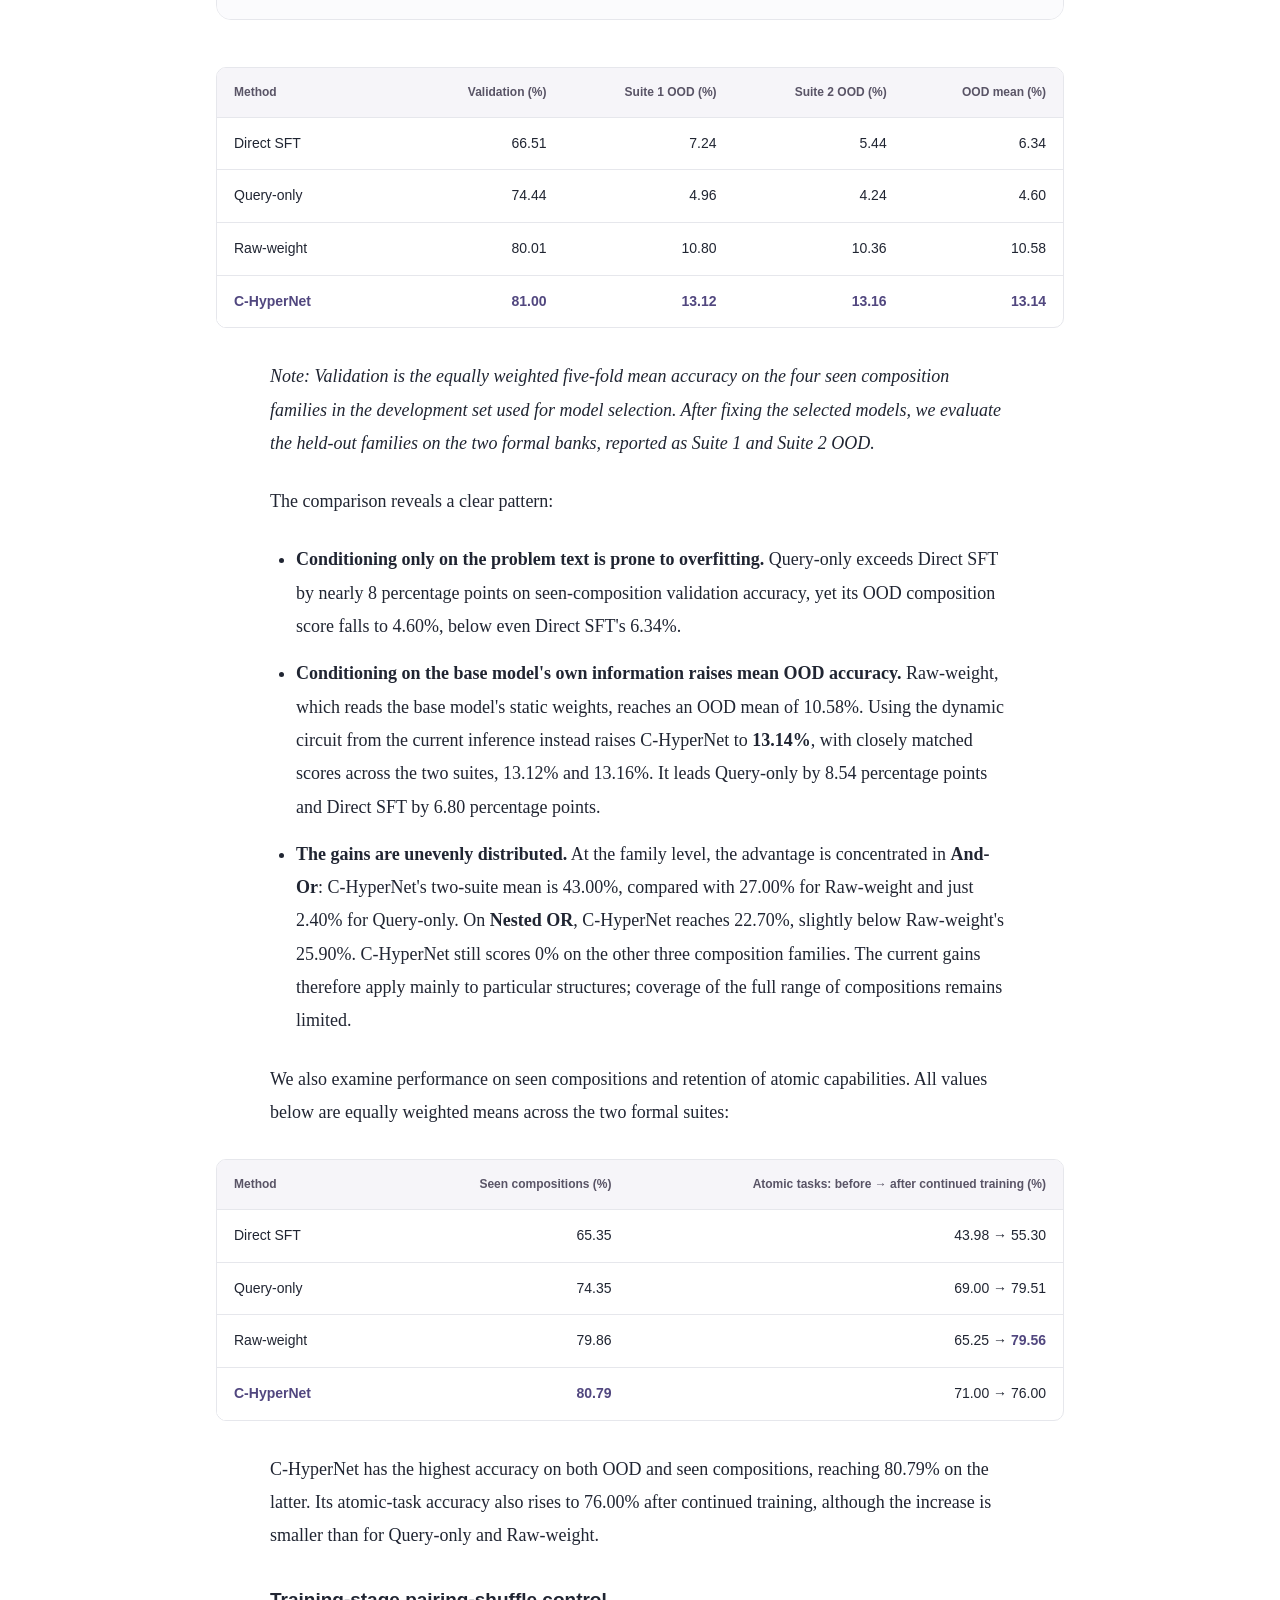
==== commit c1a38def: "Add the reserved report DOI to the private blog" ====
--- a/index.html
+++ b/index.html
@@ -9,6 +9,7 @@
   <meta property="og:description" content="Learning per-query parameter updates from the computation behind a model's first answer.">
   <meta property="og:type" content="article">
   <title>Circuit-HyperNet: Guiding parameter generation and compositional reasoning with internal computation</title>
+  <meta name="citation_doi" content="10.5281/zenodo.24566714">
   <meta name="citation_title" content="Circuit-HyperNet: Guiding parameter generation and compositional reasoning with internal computation">
   <meta name="citation_author" content="Junqi Zhang">
   <meta name="citation_author_institution" content="Peking University">
@@ -39,7 +40,7 @@
         <p class="author-affiliations"><span><sup>1</sup> Peking University,</span> <span><sup>2</sup> IQuest Research</span></p>
         <p class="author-note"><sup>†</sup> Corresponding author: <a href="mailto:jie.fu@iquestlab.com">jie.fu@iquestlab.com</a></p>
       </div>
-      <div class="hero-meta"><a class="repo-link" href="https://github.com/hitzjq/Circuit-Hypernet" target="_blank" rel="noopener noreferrer" aria-label="View Circuit-HyperNet code on GitHub"><svg width="16" height="16" viewBox="0 0 24 24" aria-hidden="true" focusable="false" fill="currentColor"><path d="M12 0C5.37 0 0 5.37 0 12c0 5.31 3.435 9.795 8.205 11.385.6.105.825-.255.825-.57 0-.285-.015-1.23-.015-2.235-3.015.555-3.795-.735-4.035-1.41-.135-.345-.72-1.41-1.23-1.695-.42-.225-1.02-.78-.015-.795.945-.015 1.62.87 1.845 1.23 1.08 1.815 2.805 1.305 3.495.99.105-.78.42-1.305.765-1.605-2.67-.3-5.46-1.335-5.46-5.925 0-1.305.465-2.385 1.23-3.225-.12-.3-.54-1.53.12-3.18 0 0 1.005-.315 3.3 1.23.96-.27 1.98-.405 3-.405s2.04.135 3 .405c2.295-1.56 3.3-1.23 3.3-1.23.66 1.65.24 2.88.12 3.18.765.84 1.23 1.905 1.23 3.225 0 4.605-2.805 5.625-5.475 5.925.435.375.81 1.095.81 2.22 0 1.605-.015 2.895-.015 3.3 0 .315.225.69.825.57A12.02 12.02 0 0 0 24 12c0-6.63-5.37-12-12-12Z"/></svg>Code</a><a class="repo-link" href="Circuit-HyperNet.pdf" download>Download PDF</a></div>
+      <div class="hero-meta"><a class="repo-link" href="https://github.com/Veri-Safe/circuit-hypernet" target="_blank" rel="noopener noreferrer" aria-label="View Circuit-HyperNet code on GitHub"><svg width="16" height="16" viewBox="0 0 24 24" aria-hidden="true" focusable="false" fill="currentColor"><path d="M12 0C5.37 0 0 5.37 0 12c0 5.31 3.435 9.795 8.205 11.385.6.105.825-.255.825-.57 0-.285-.015-1.23-.015-2.235-3.015.555-3.795-.735-4.035-1.41-.135-.345-.72-1.41-1.23-1.695-.42-.225-1.02-.78-.015-.795.945-.015 1.62.87 1.845 1.23 1.08 1.815 2.805 1.305 3.495.99.105-.78.42-1.305.765-1.605-2.67-.3-5.46-1.335-5.46-5.925 0-1.305.465-2.385 1.23-3.225-.12-.3-.54-1.53.12-3.18 0 0 1.005-.315 3.3 1.23.96-.27 1.98-.405 3-.405s2.04.135 3 .405c2.295-1.56 3.3-1.23 3.3-1.23.66 1.65.24 2.88.12 3.18.765.84 1.23 1.905 1.23 3.225 0 4.605-2.805 5.625-5.475 5.925.435.375.81 1.095.81 2.22 0 1.605-.015 2.895-.015 3.3 0 .315.225.69.825.57A12.02 12.02 0 0 0 24 12c0-6.63-5.37-12-12-12Z"/></svg>Code</a><a class="repo-link" href="Circuit-HyperNet.pdf" download>Download PDF</a><a class="repo-link" href="https://doi.org/10.5281/zenodo.24566714" aria-label="Report DOI 10.5281/zenodo.24566714">DOI</a></div>
     </div>
     <div class="reading-layout">
       <aside class="contents" aria-label="On this page"><p class="contents-label">IN THIS ARTICLE</p><a href="#abstract"><span class="nav-number">—</span><span>Abstract</span></a>
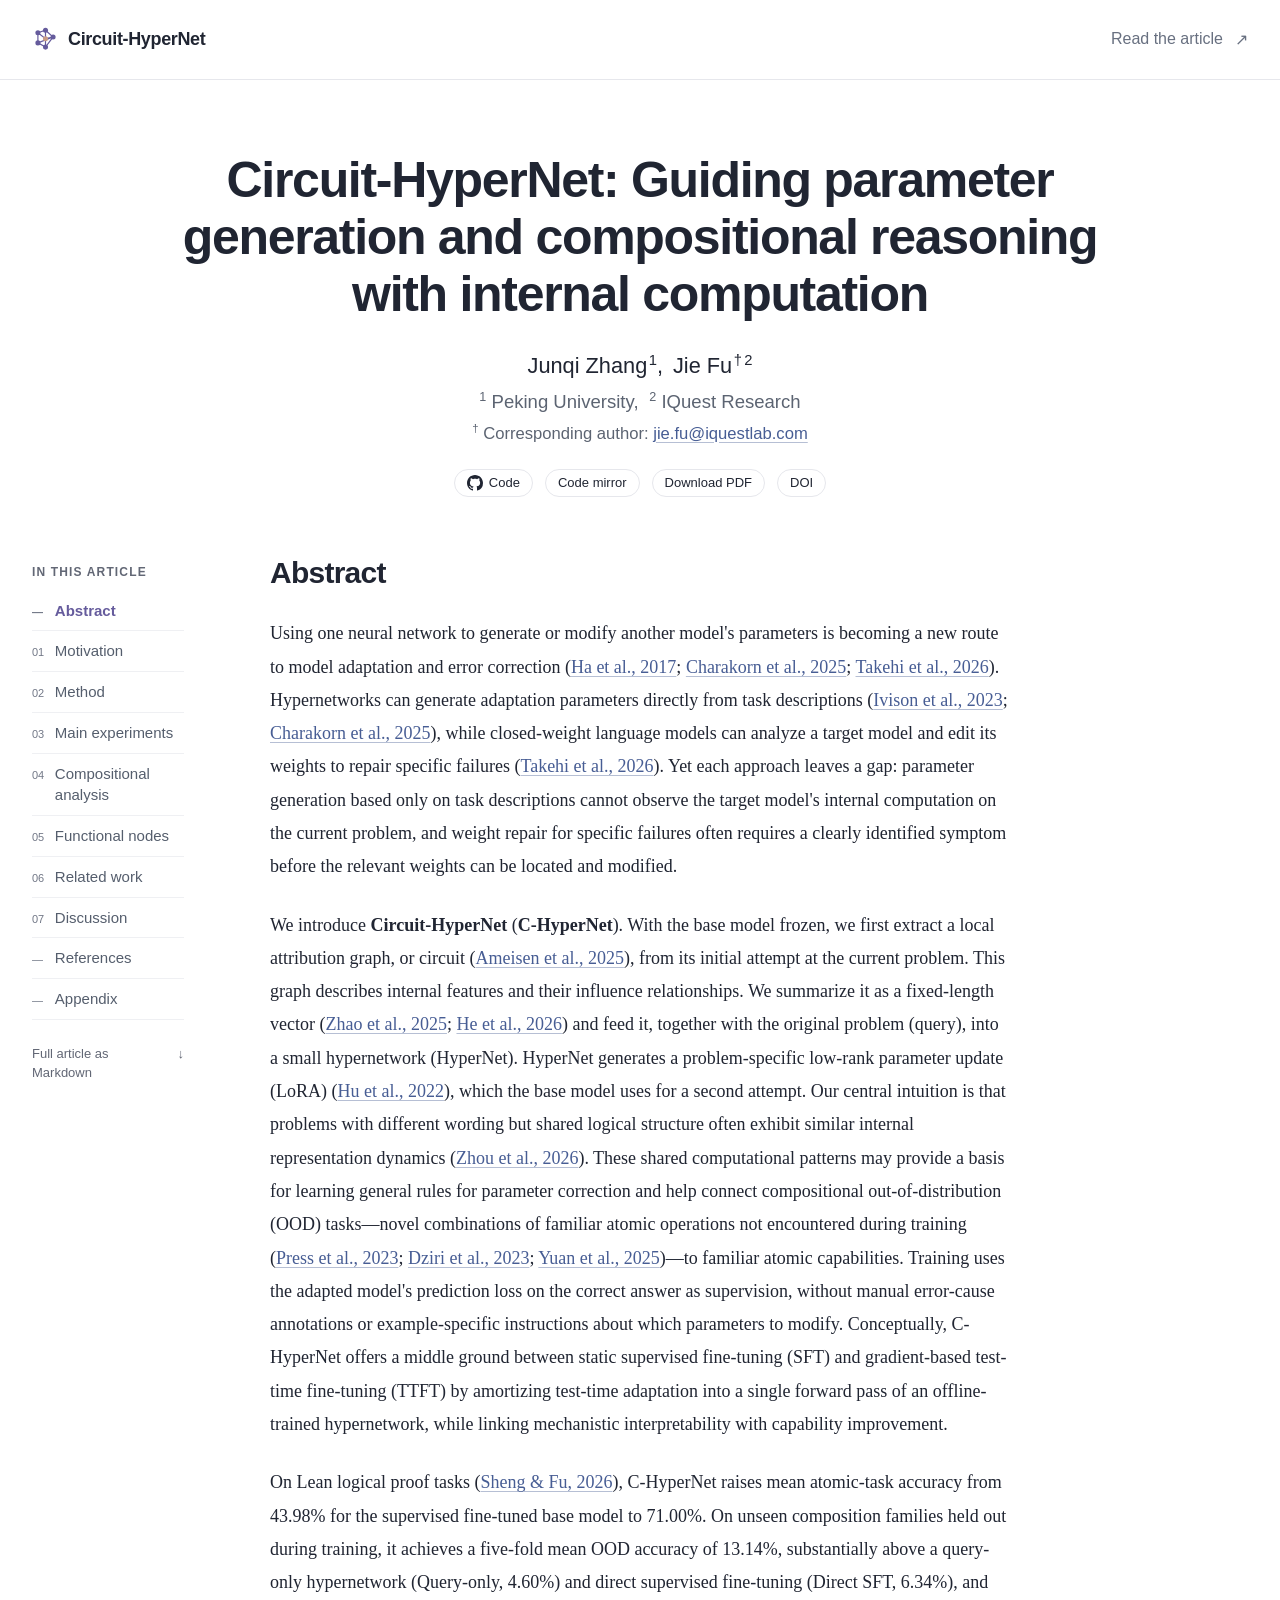
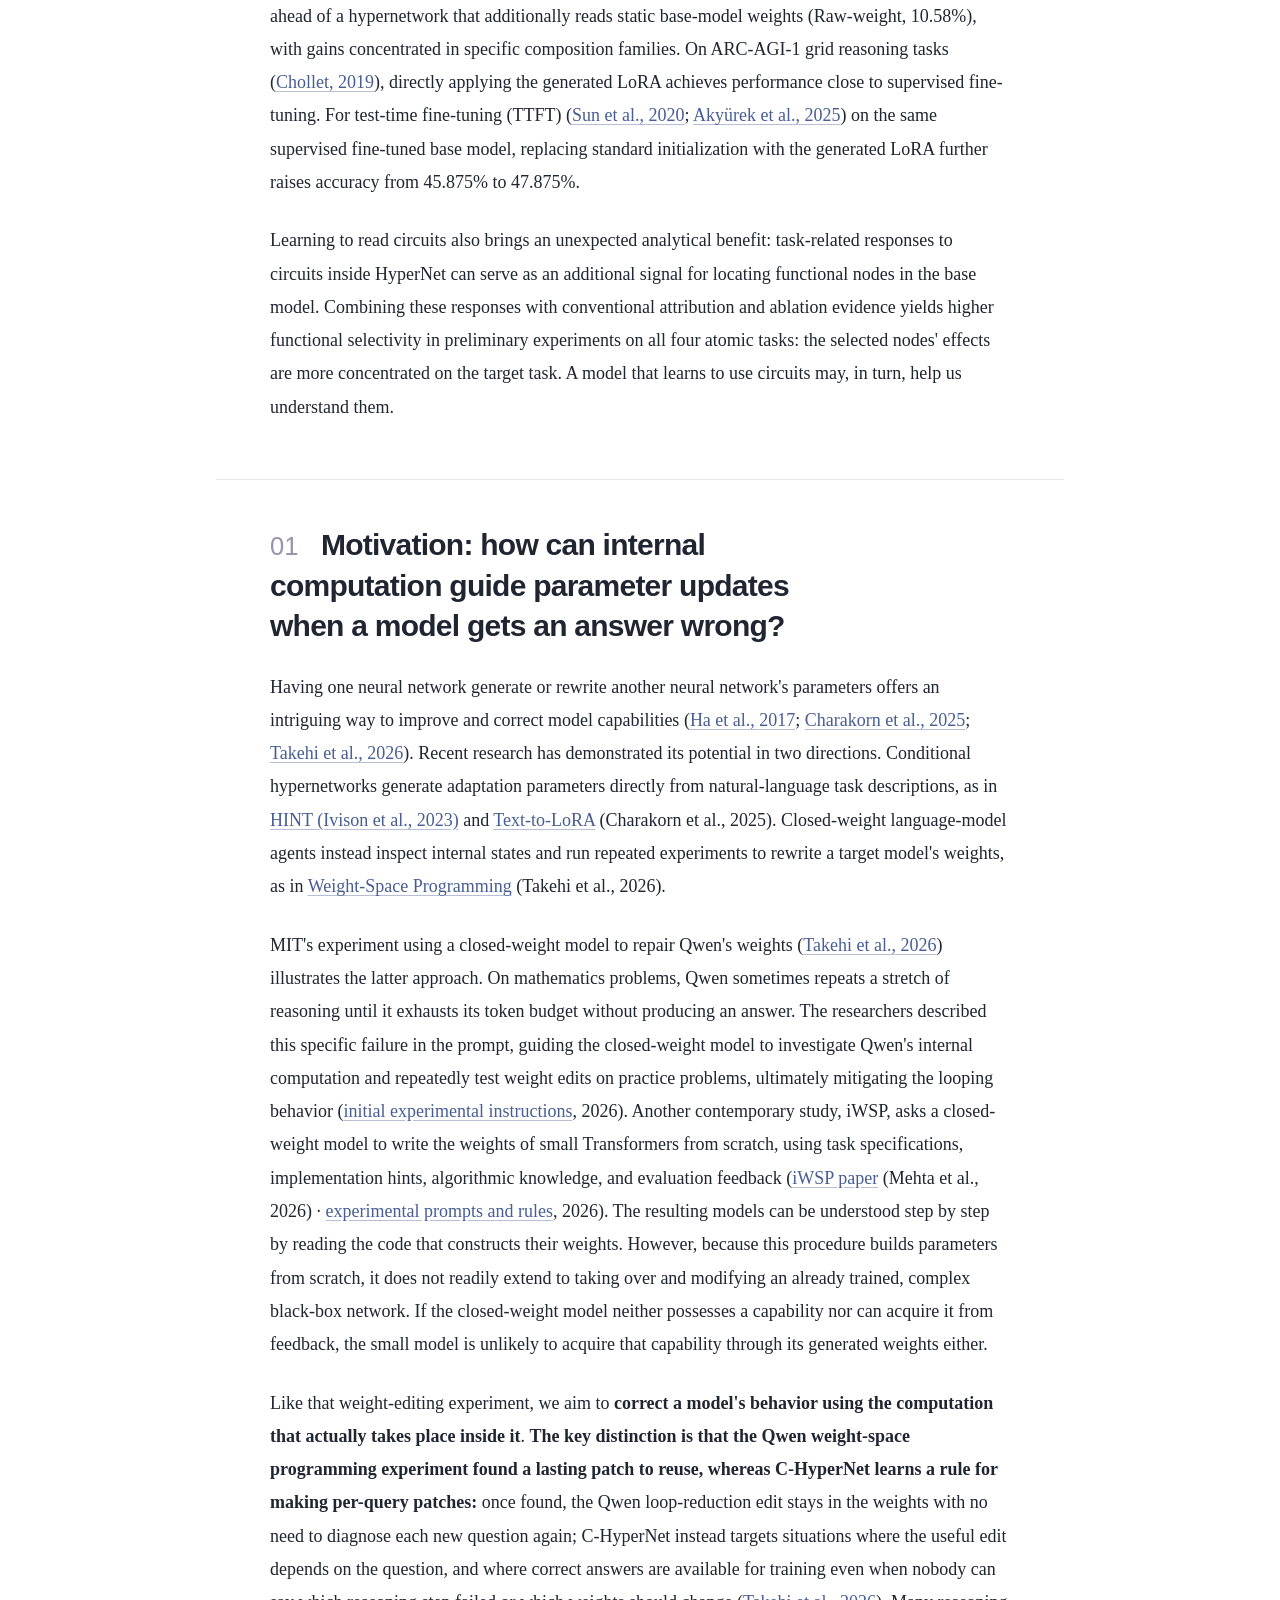
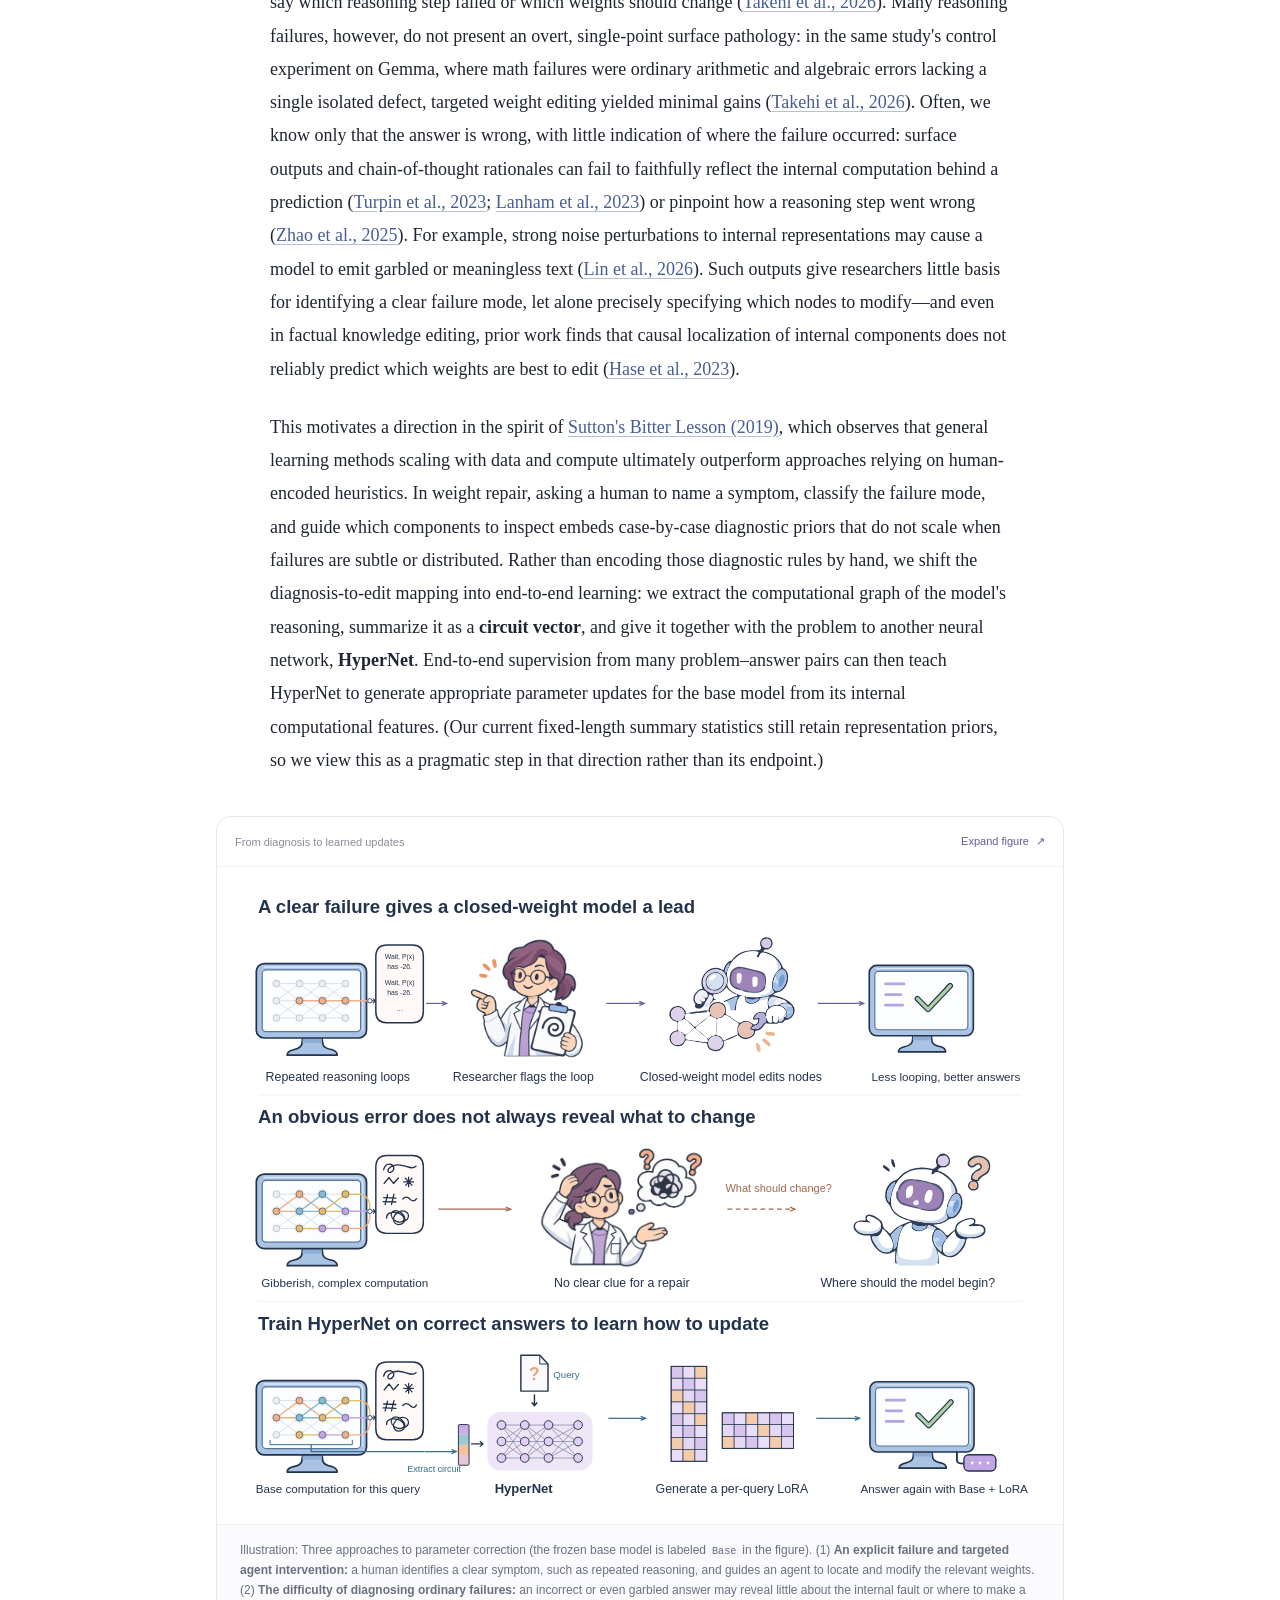
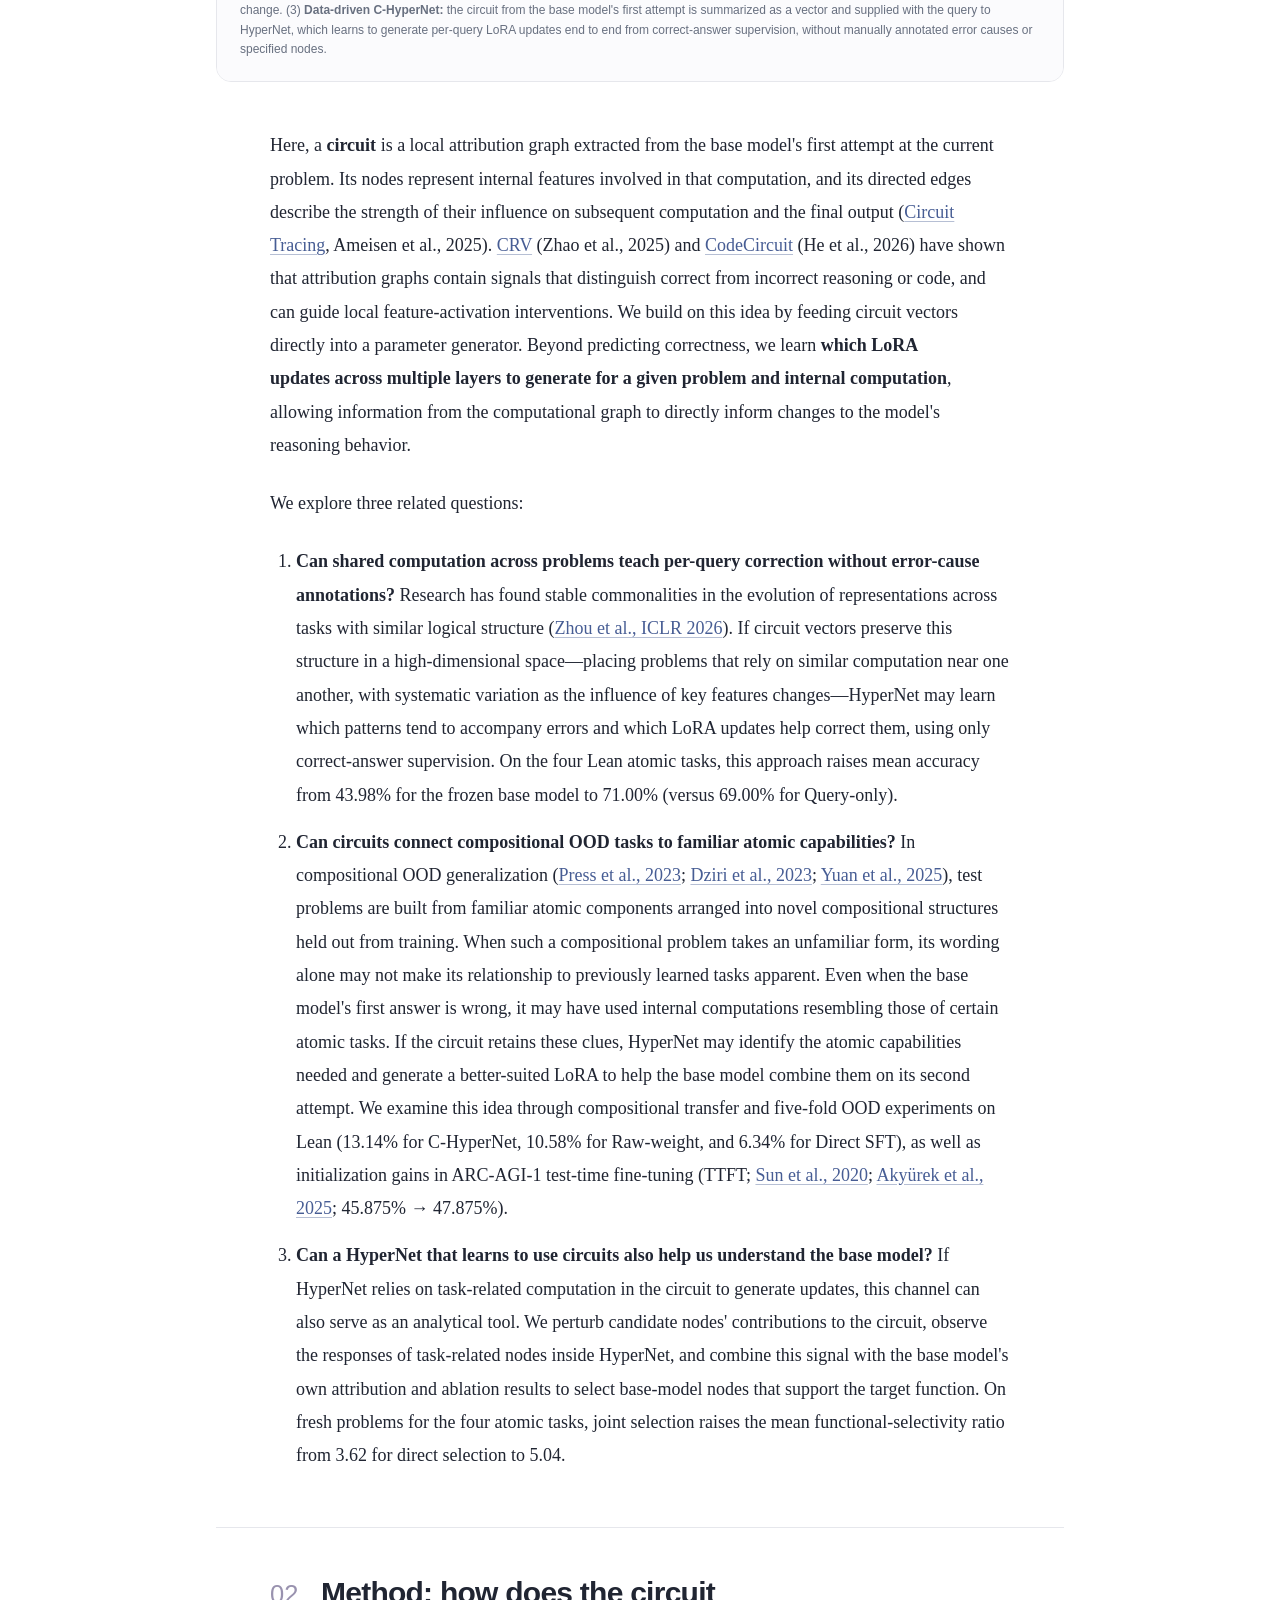
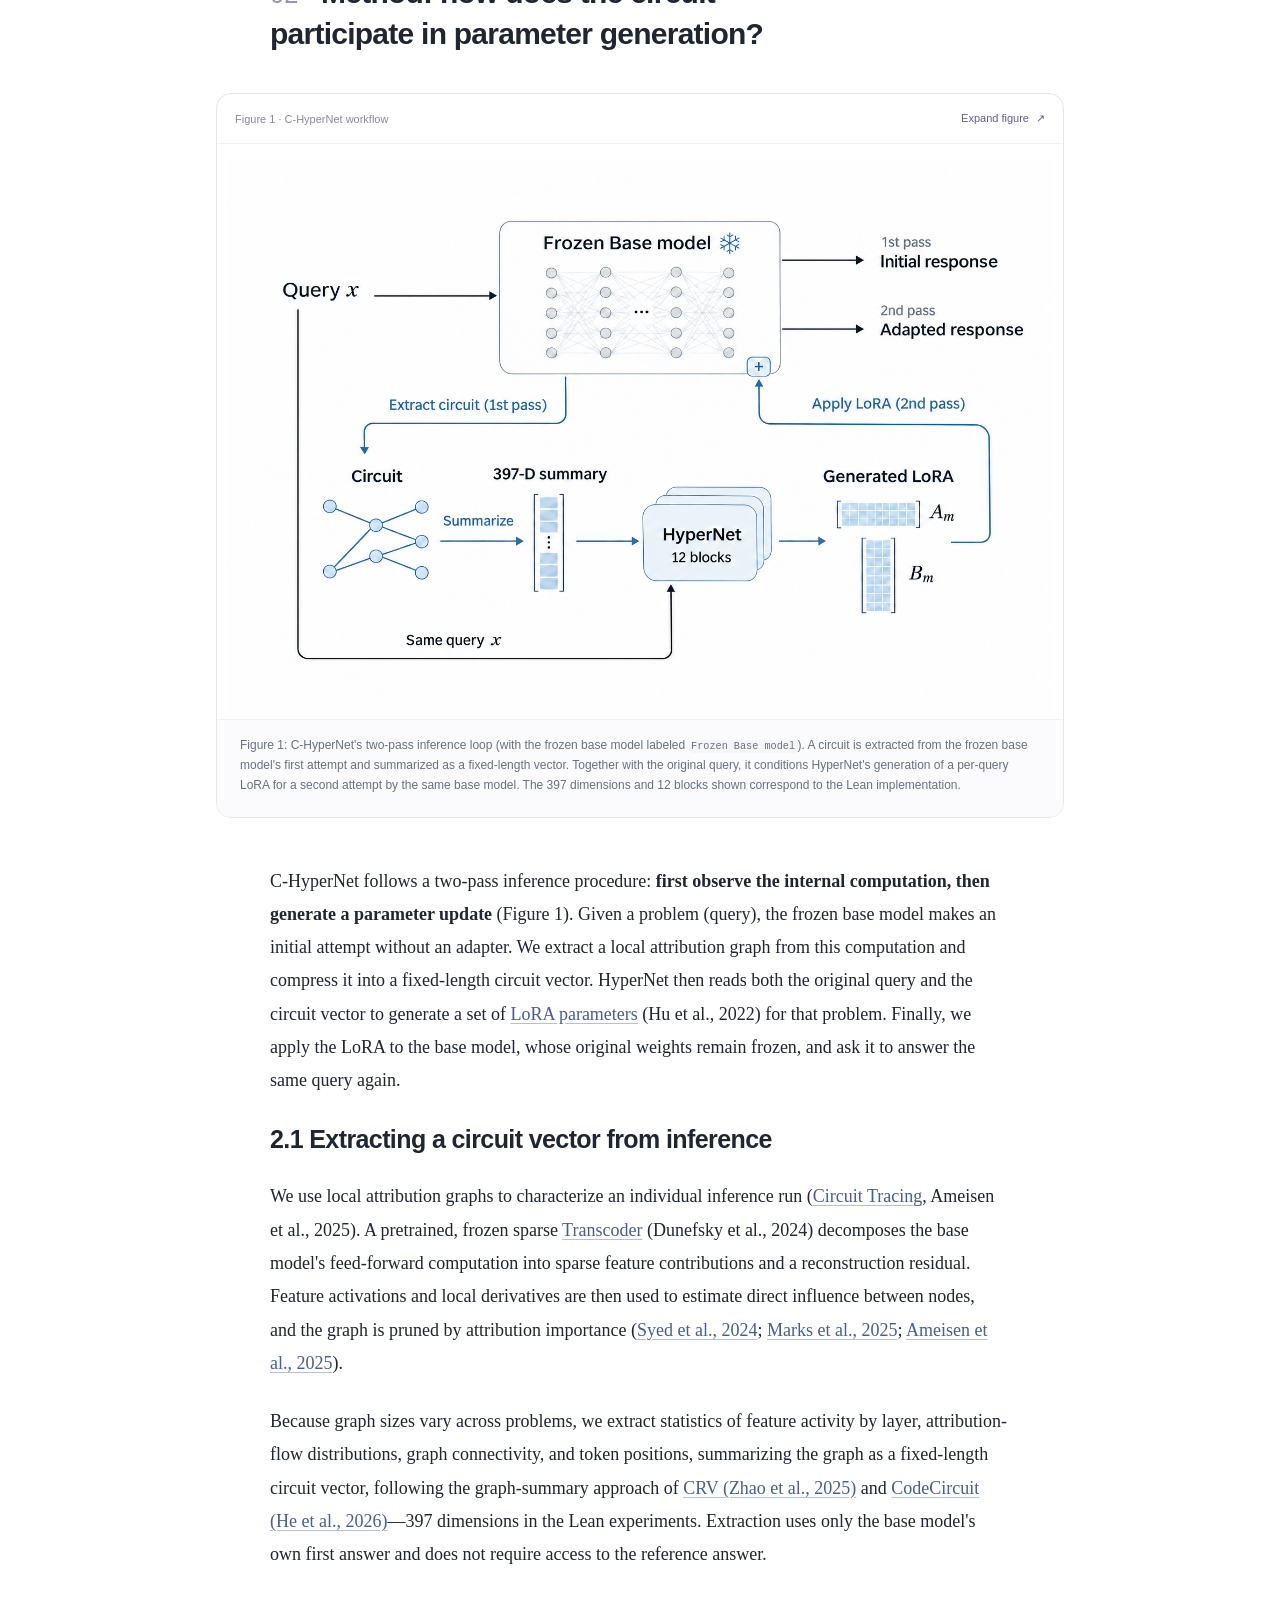
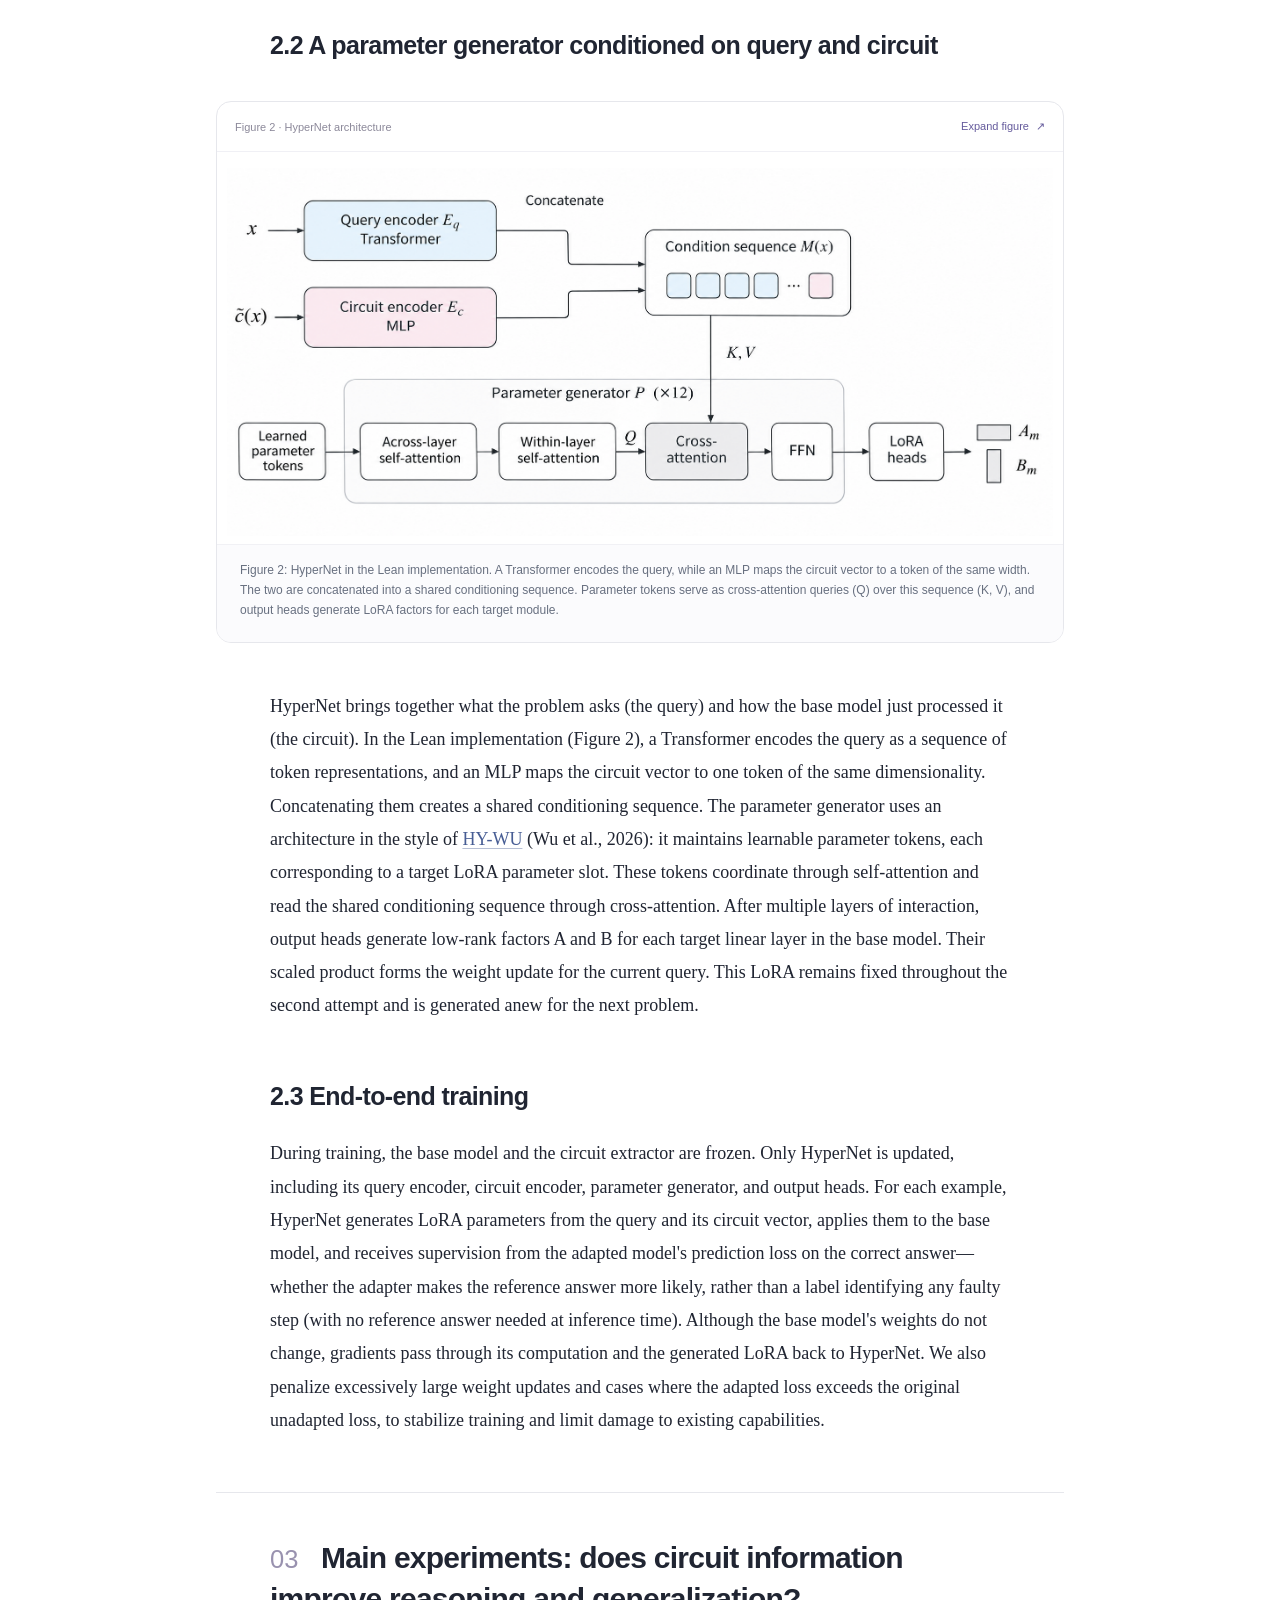
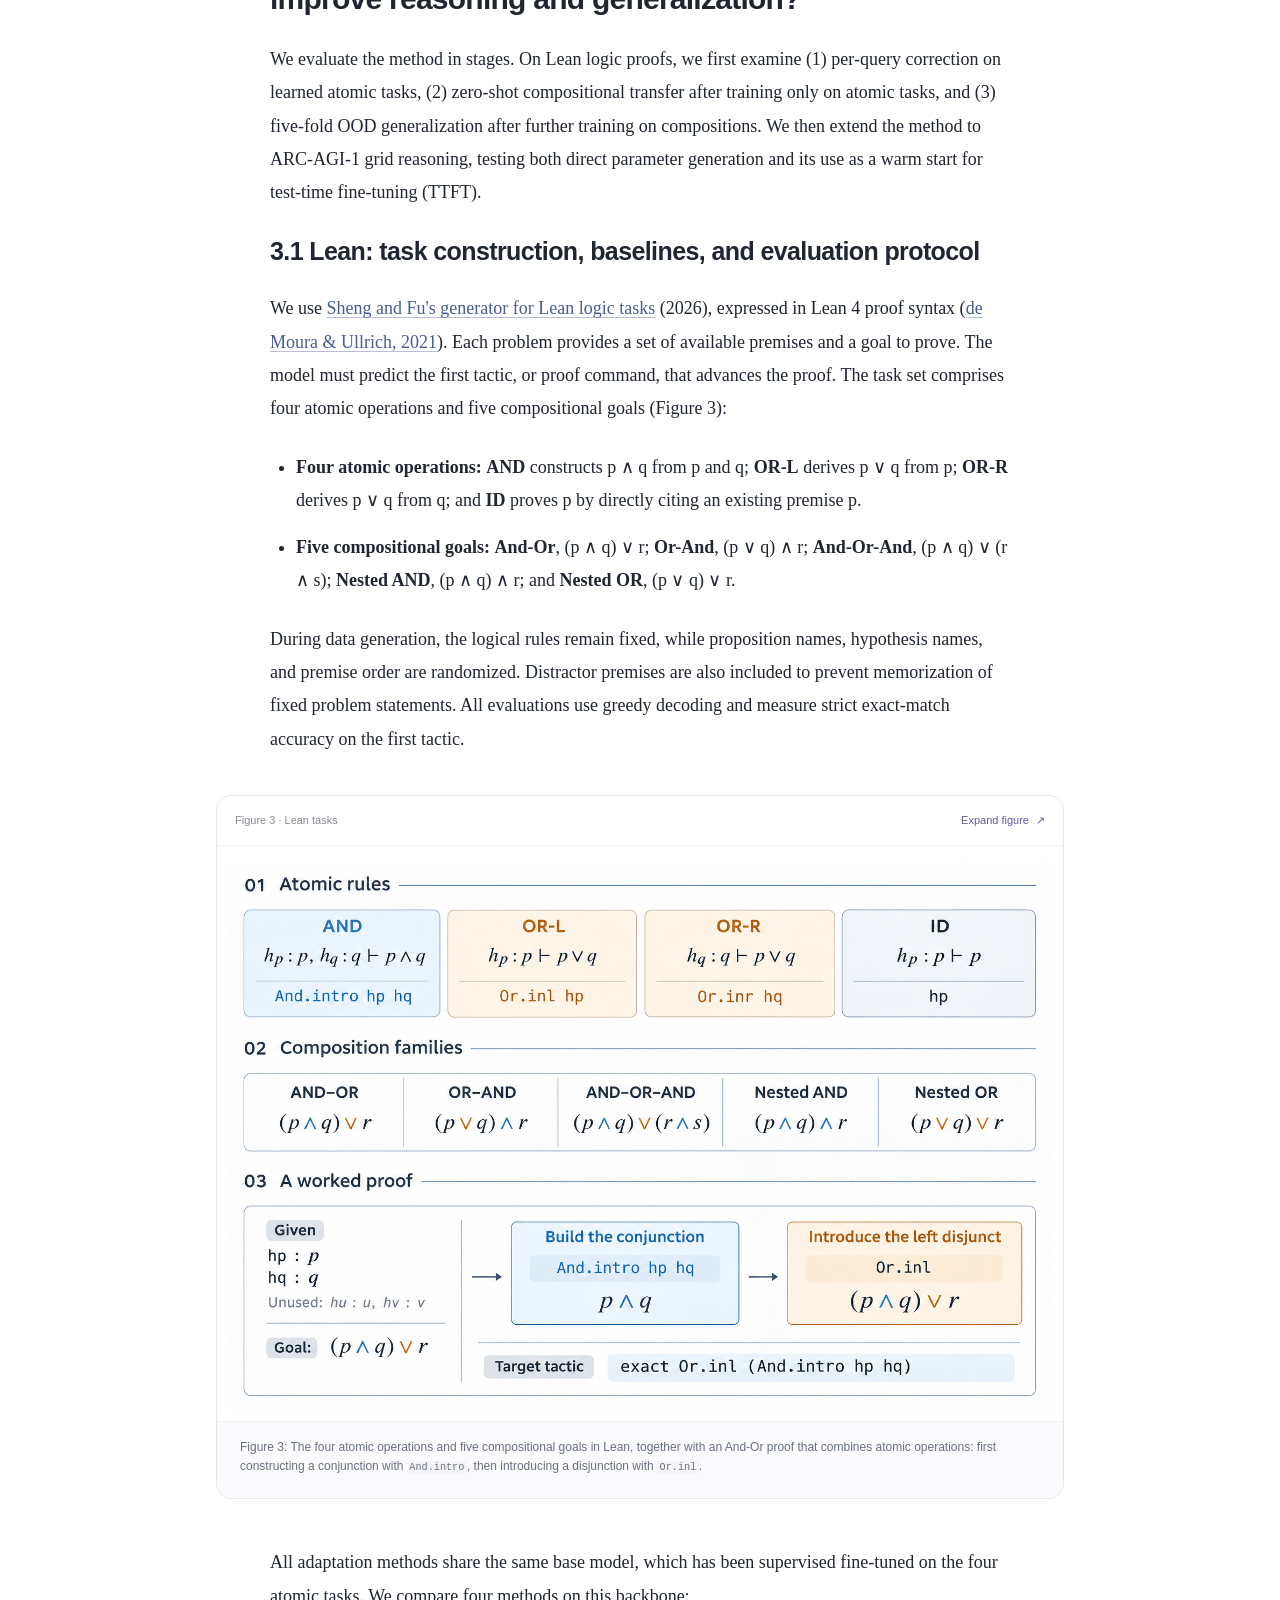
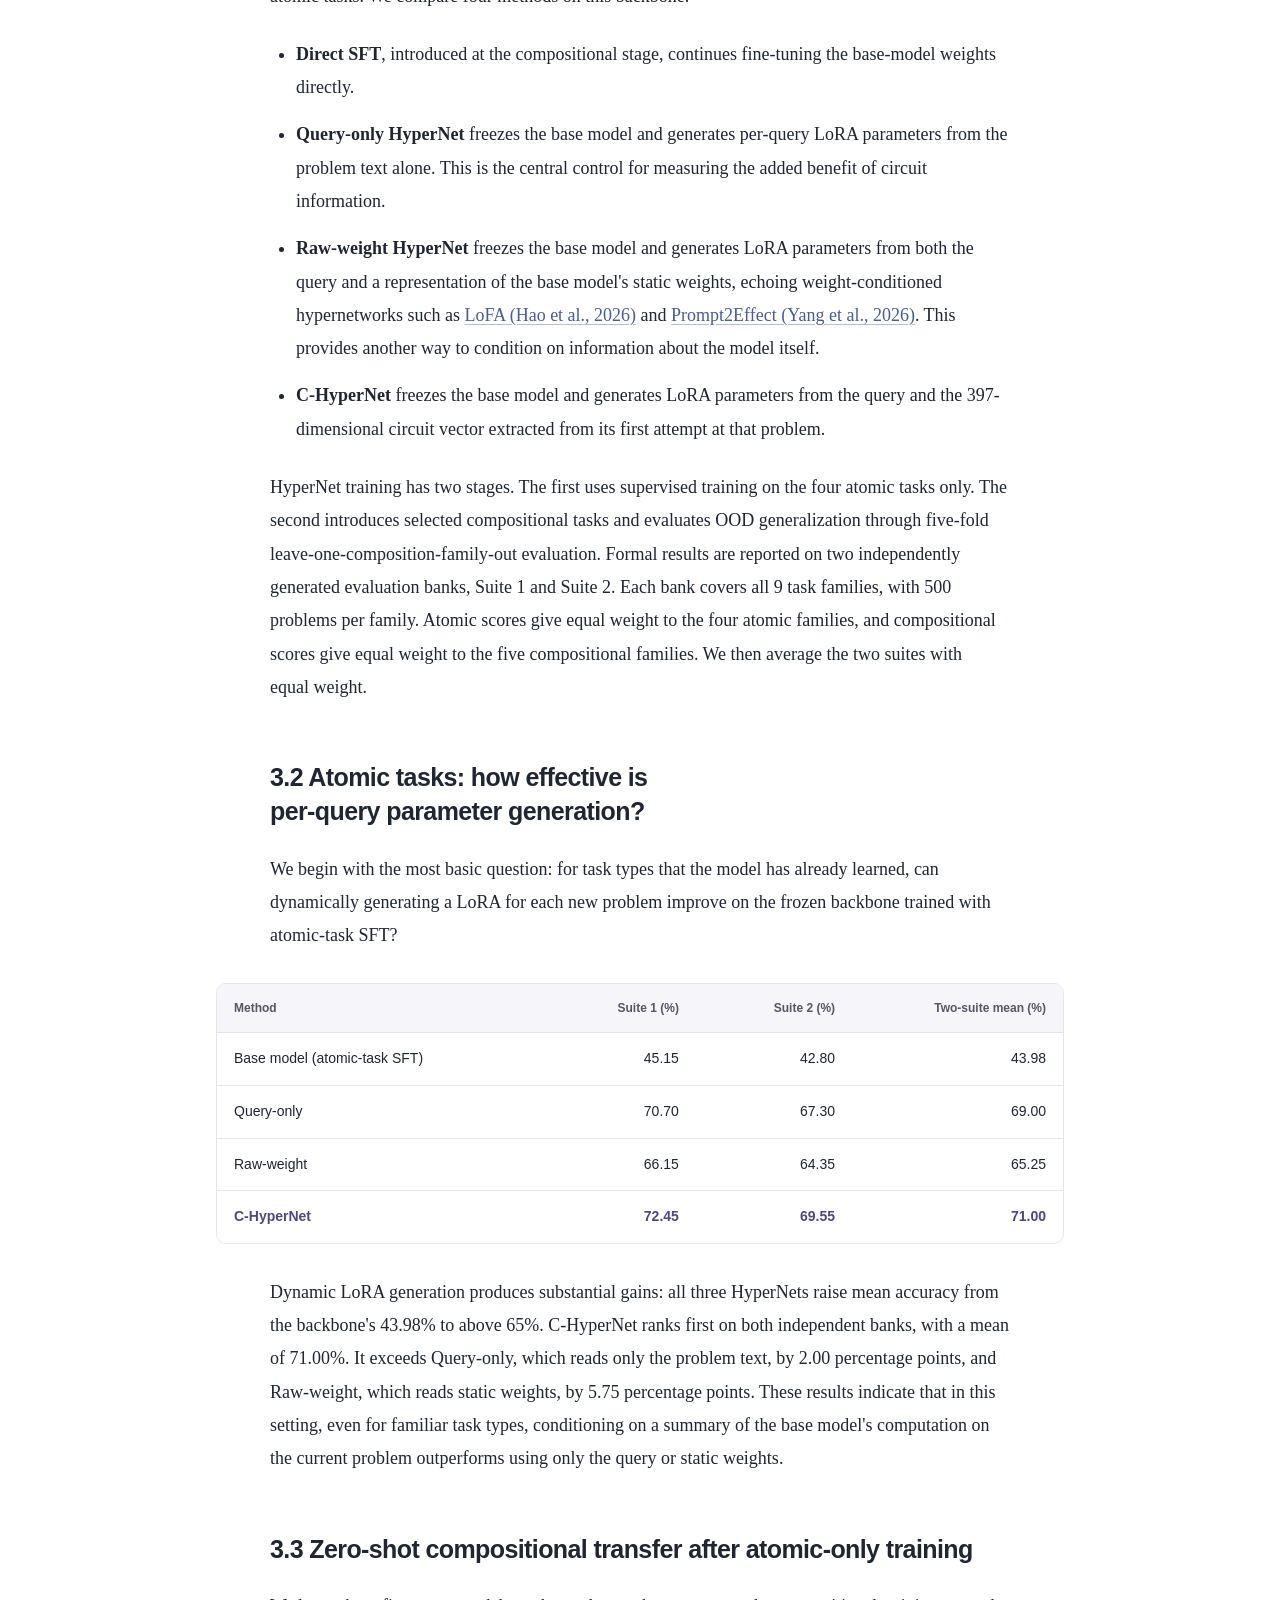
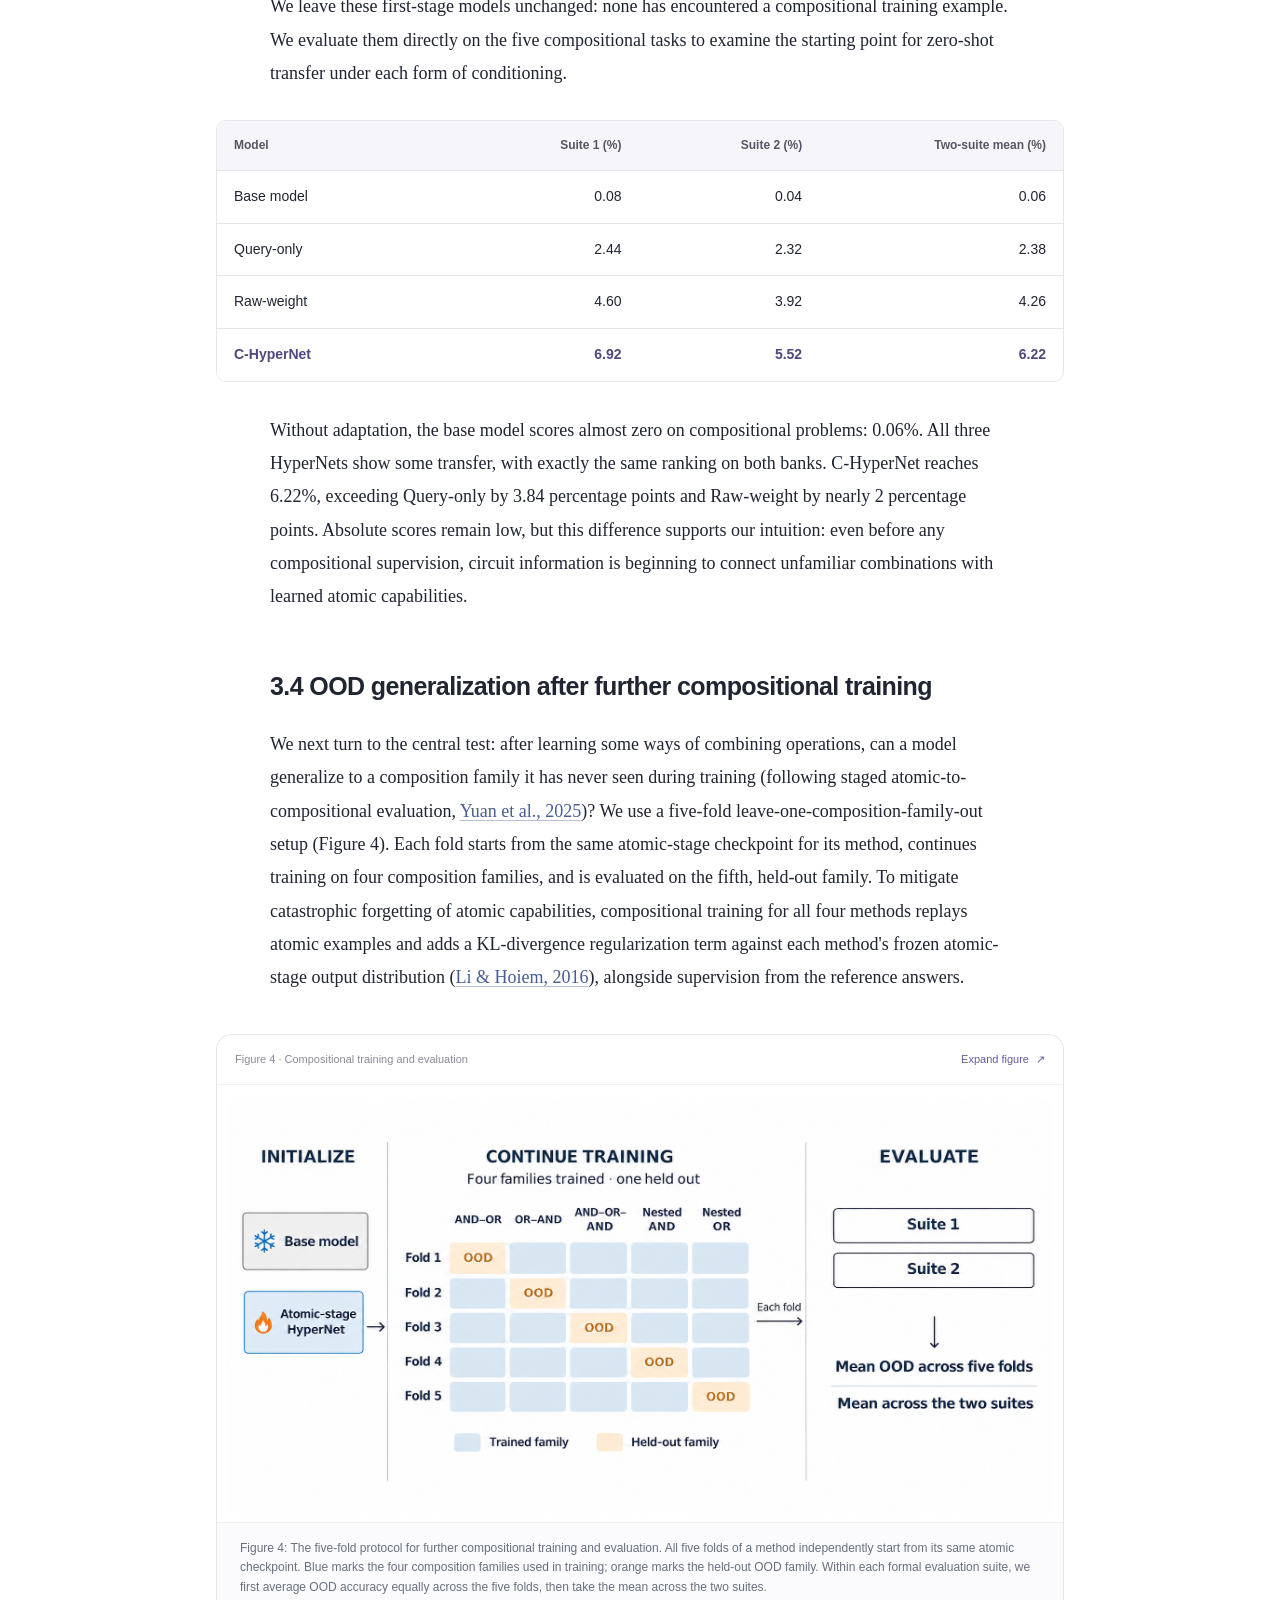
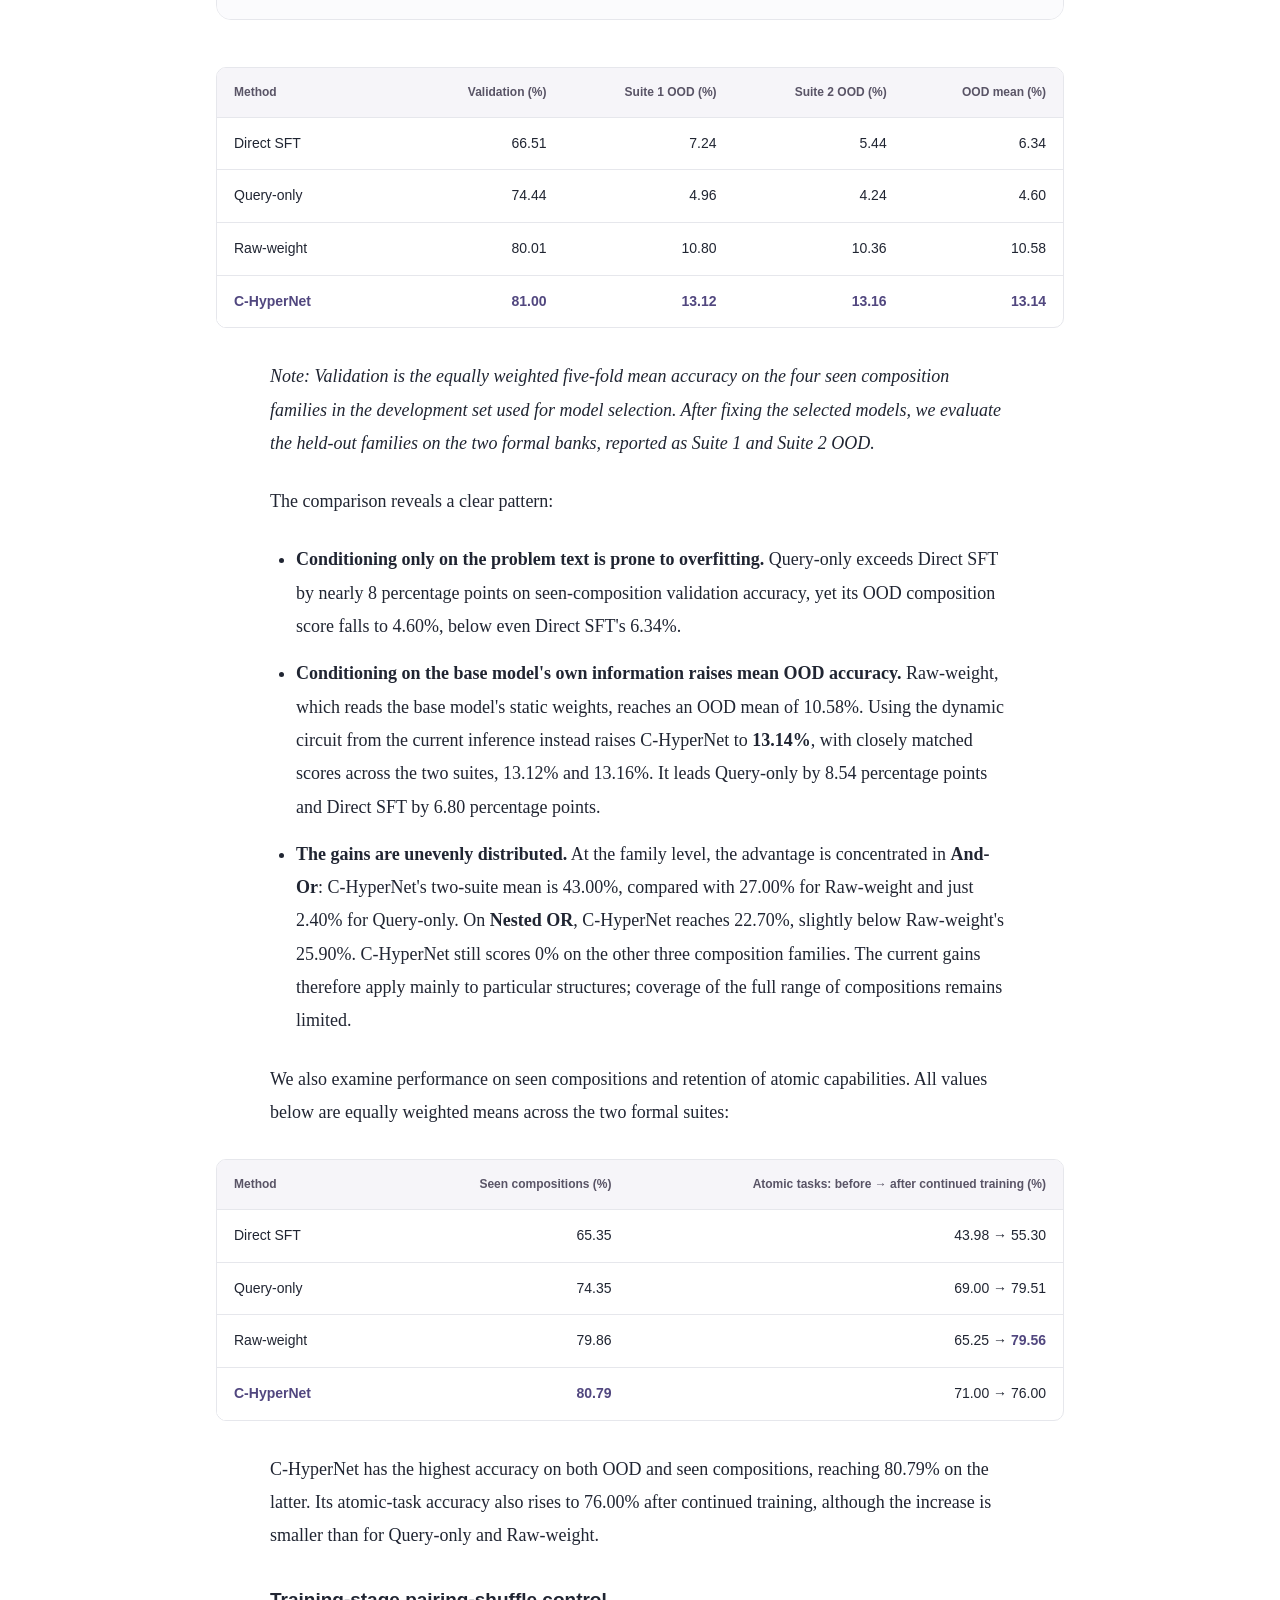
==== commit 19ab5785: "Link the public code and experiment records mirror" ====
--- a/index.html
+++ b/index.html
@@ -9,6 +9,9 @@
   <meta property="og:description" content="Learning per-query parameter updates from the computation behind a model's first answer.">
   <meta property="og:type" content="article">
   <title>Circuit-HyperNet: Guiding parameter generation and compositional reasoning with internal computation</title>
+  <link rel="canonical" href="https://hitzjq.github.io/Circuit-HyperNet-Blog/">
+  <meta name="citation_publication_date" content="2026/11/27">
+  <meta name="citation_pdf_url" content="https://hitzjq.github.io/Circuit-HyperNet-Blog/Circuit-HyperNet.pdf">
   <meta name="citation_doi" content="10.5281/zenodo.24566714">
   <meta name="citation_title" content="Circuit-HyperNet: Guiding parameter generation and compositional reasoning with internal computation">
   <meta name="citation_author" content="Junqi Zhang">
@@ -40,7 +43,7 @@
         <p class="author-affiliations"><span><sup>1</sup> Peking University,</span> <span><sup>2</sup> IQuest Research</span></p>
         <p class="author-note"><sup>†</sup> Corresponding author: <a href="mailto:jie.fu@iquestlab.com">jie.fu@iquestlab.com</a></p>
       </div>
-      <div class="hero-meta"><a class="repo-link" href="https://github.com/Veri-Safe/circuit-hypernet" target="_blank" rel="noopener noreferrer" aria-label="View Circuit-HyperNet code on GitHub"><svg width="16" height="16" viewBox="0 0 24 24" aria-hidden="true" focusable="false" fill="currentColor"><path d="M12 0C5.37 0 0 5.37 0 12c0 5.31 3.435 9.795 8.205 11.385.6.105.825-.255.825-.57 0-.285-.015-1.23-.015-2.235-3.015.555-3.795-.735-4.035-1.41-.135-.345-.72-1.41-1.23-1.695-.42-.225-1.02-.78-.015-.795.945-.015 1.62.87 1.845 1.23 1.08 1.815 2.805 1.305 3.495.99.105-.78.42-1.305.765-1.605-2.67-.3-5.46-1.335-5.46-5.925 0-1.305.465-2.385 1.23-3.225-.12-.3-.54-1.53.12-3.18 0 0 1.005-.315 3.3 1.23.96-.27 1.98-.405 3-.405s2.04.135 3 .405c2.295-1.56 3.3-1.23 3.3-1.23.66 1.65.24 2.88.12 3.18.765.84 1.23 1.905 1.23 3.225 0 4.605-2.805 5.625-5.475 5.925.435.375.81 1.095.81 2.22 0 1.605-.015 2.895-.015 3.3 0 .315.225.69.825.57A12.02 12.02 0 0 0 24 12c0-6.63-5.37-12-12-12Z"/></svg>Code</a><a class="repo-link" href="Circuit-HyperNet.pdf" download>Download PDF</a><a class="repo-link" href="https://doi.org/10.5281/zenodo.24566714" aria-label="Report DOI 10.5281/zenodo.24566714">DOI</a></div>
+      <div class="hero-meta"><a class="repo-link" href="https://github.com/Veri-Safe/circuit-hypernet" target="_blank" rel="noopener noreferrer" aria-label="View Circuit-HyperNet code on GitHub"><svg width="16" height="16" viewBox="0 0 24 24" aria-hidden="true" focusable="false" fill="currentColor"><path d="M12 0C5.37 0 0 5.37 0 12c0 5.31 3.435 9.795 8.205 11.385.6.105.825-.255.825-.57 0-.285-.015-1.23-.015-2.235-3.015.555-3.795-.735-4.035-1.41-.135-.345-.72-1.41-1.23-1.695-.42-.225-1.02-.78-.015-.795.945-.015 1.62.87 1.845 1.23 1.08 1.815 2.805 1.305 3.495.99.105-.78.42-1.305.765-1.605-2.67-.3-5.46-1.335-5.46-5.925 0-1.305.465-2.385 1.23-3.225-.12-.3-.54-1.53.12-3.18 0 0 1.005-.315 3.3 1.23.96-.27 1.98-.405 3-.405s2.04.135 3 .405c2.295-1.56 3.3-1.23 3.3-1.23.66 1.65.24 2.88.12 3.18.765.84 1.23 1.905 1.23 3.225 0 4.605-2.805 5.625-5.475 5.925.435.375.81 1.095.81 2.22 0 1.605-.015 2.895-.015 3.3 0 .315.225.69.825.57A12.02 12.02 0 0 0 24 12c0-6.63-5.37-12-12-12Z"/></svg>Code</a><a class="repo-link" href="https://github.com/hitzjq/Circuit-Hypernet" target="_blank" rel="noopener noreferrer" aria-label="View the public Circuit-HyperNet code mirror on GitHub">Code mirror</a><a class="repo-link" href="Circuit-HyperNet.pdf" download>Download PDF</a><a class="repo-link" href="https://doi.org/10.5281/zenodo.24566714" aria-label="Report DOI 10.5281/zenodo.24566714">DOI</a></div>
     </div>
     <div class="reading-layout">
       <aside class="contents" aria-label="On this page"><p class="contents-label">IN THIS ARTICLE</p><a href="#abstract"><span class="nav-number">—</span><span>Abstract</span></a>
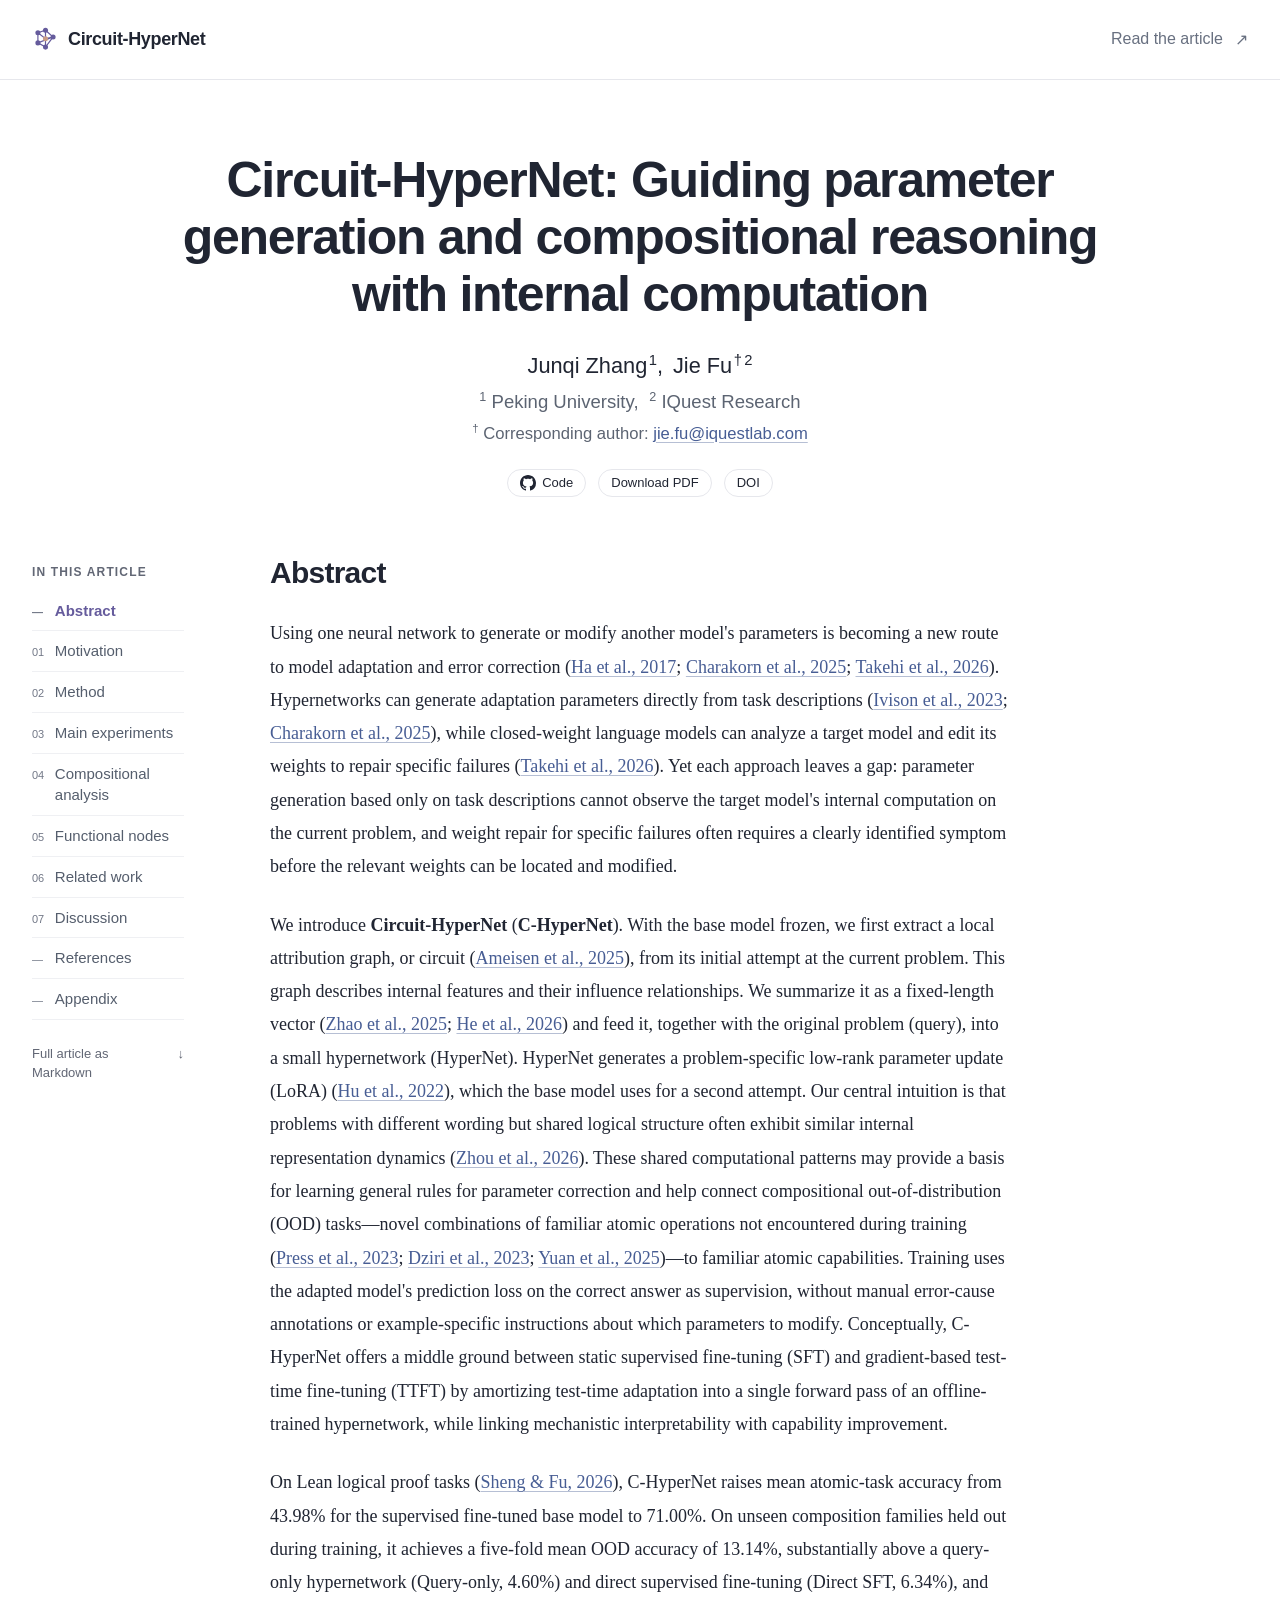
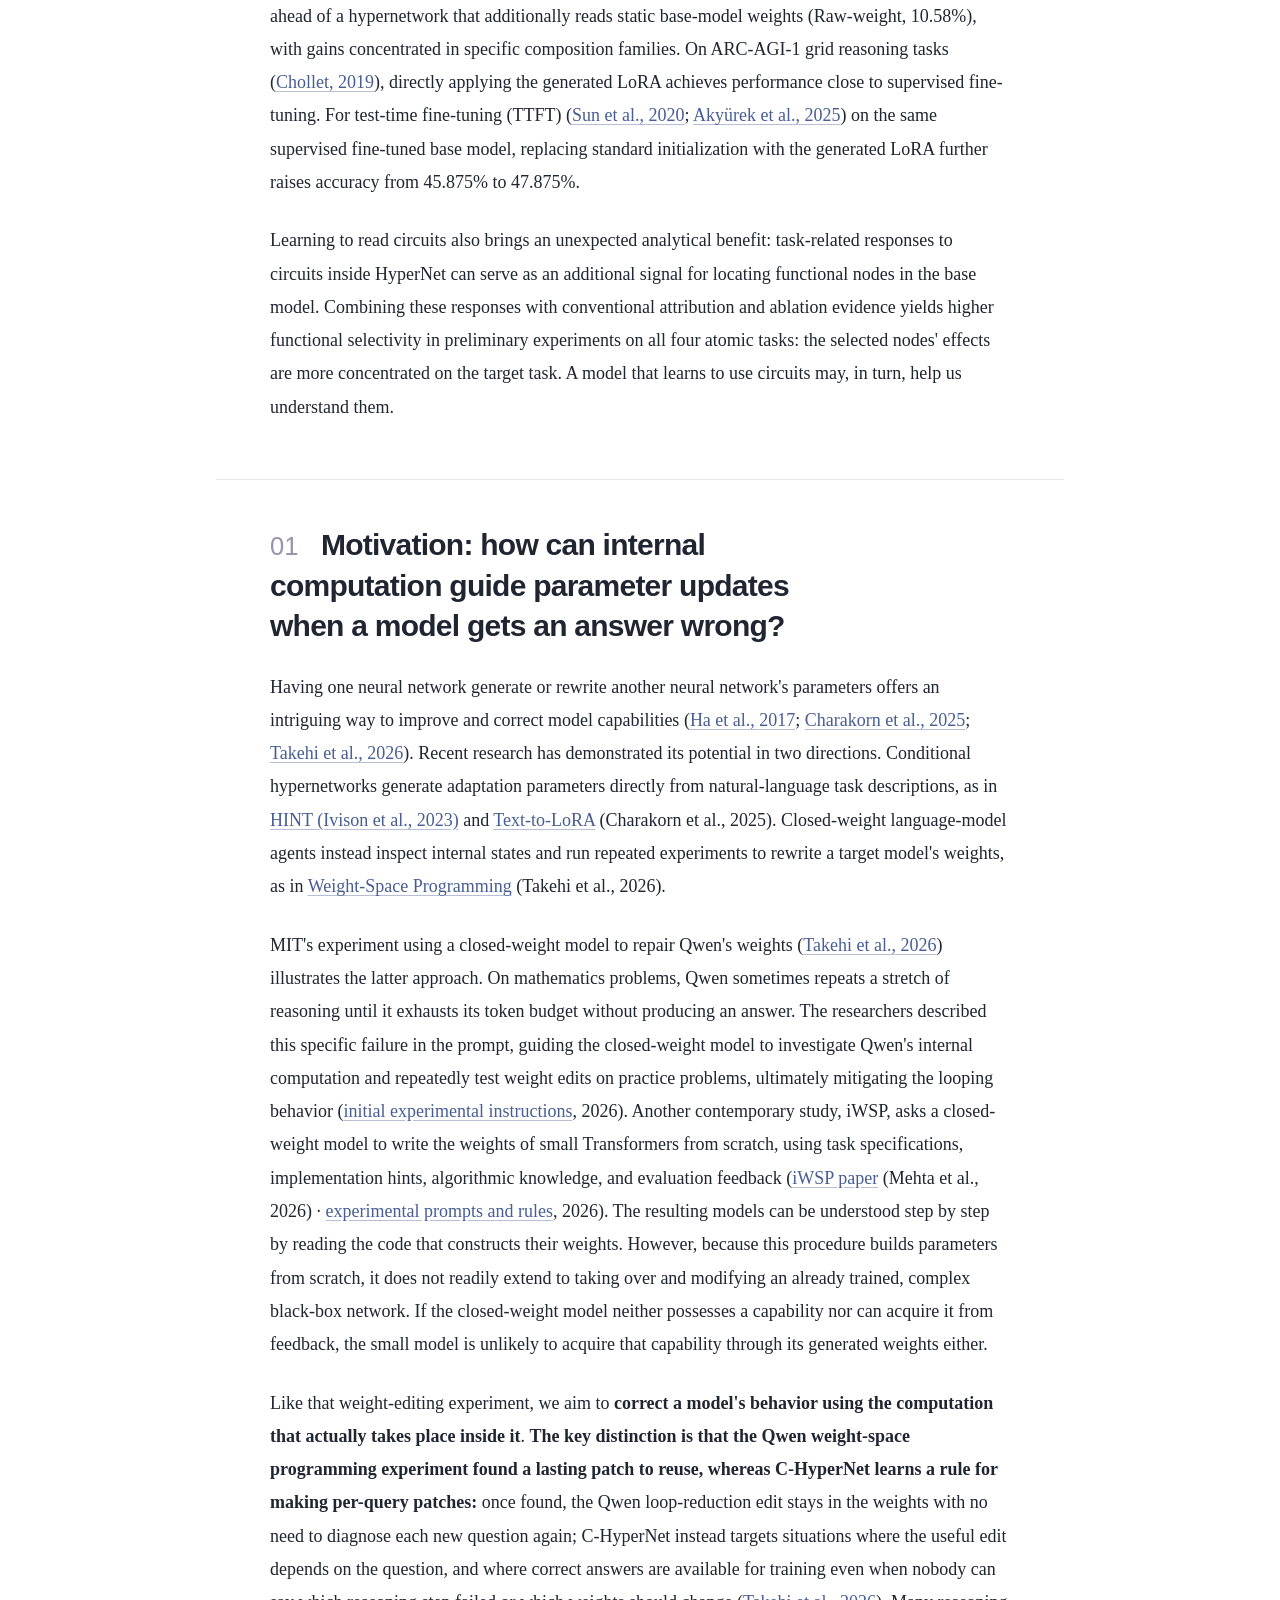
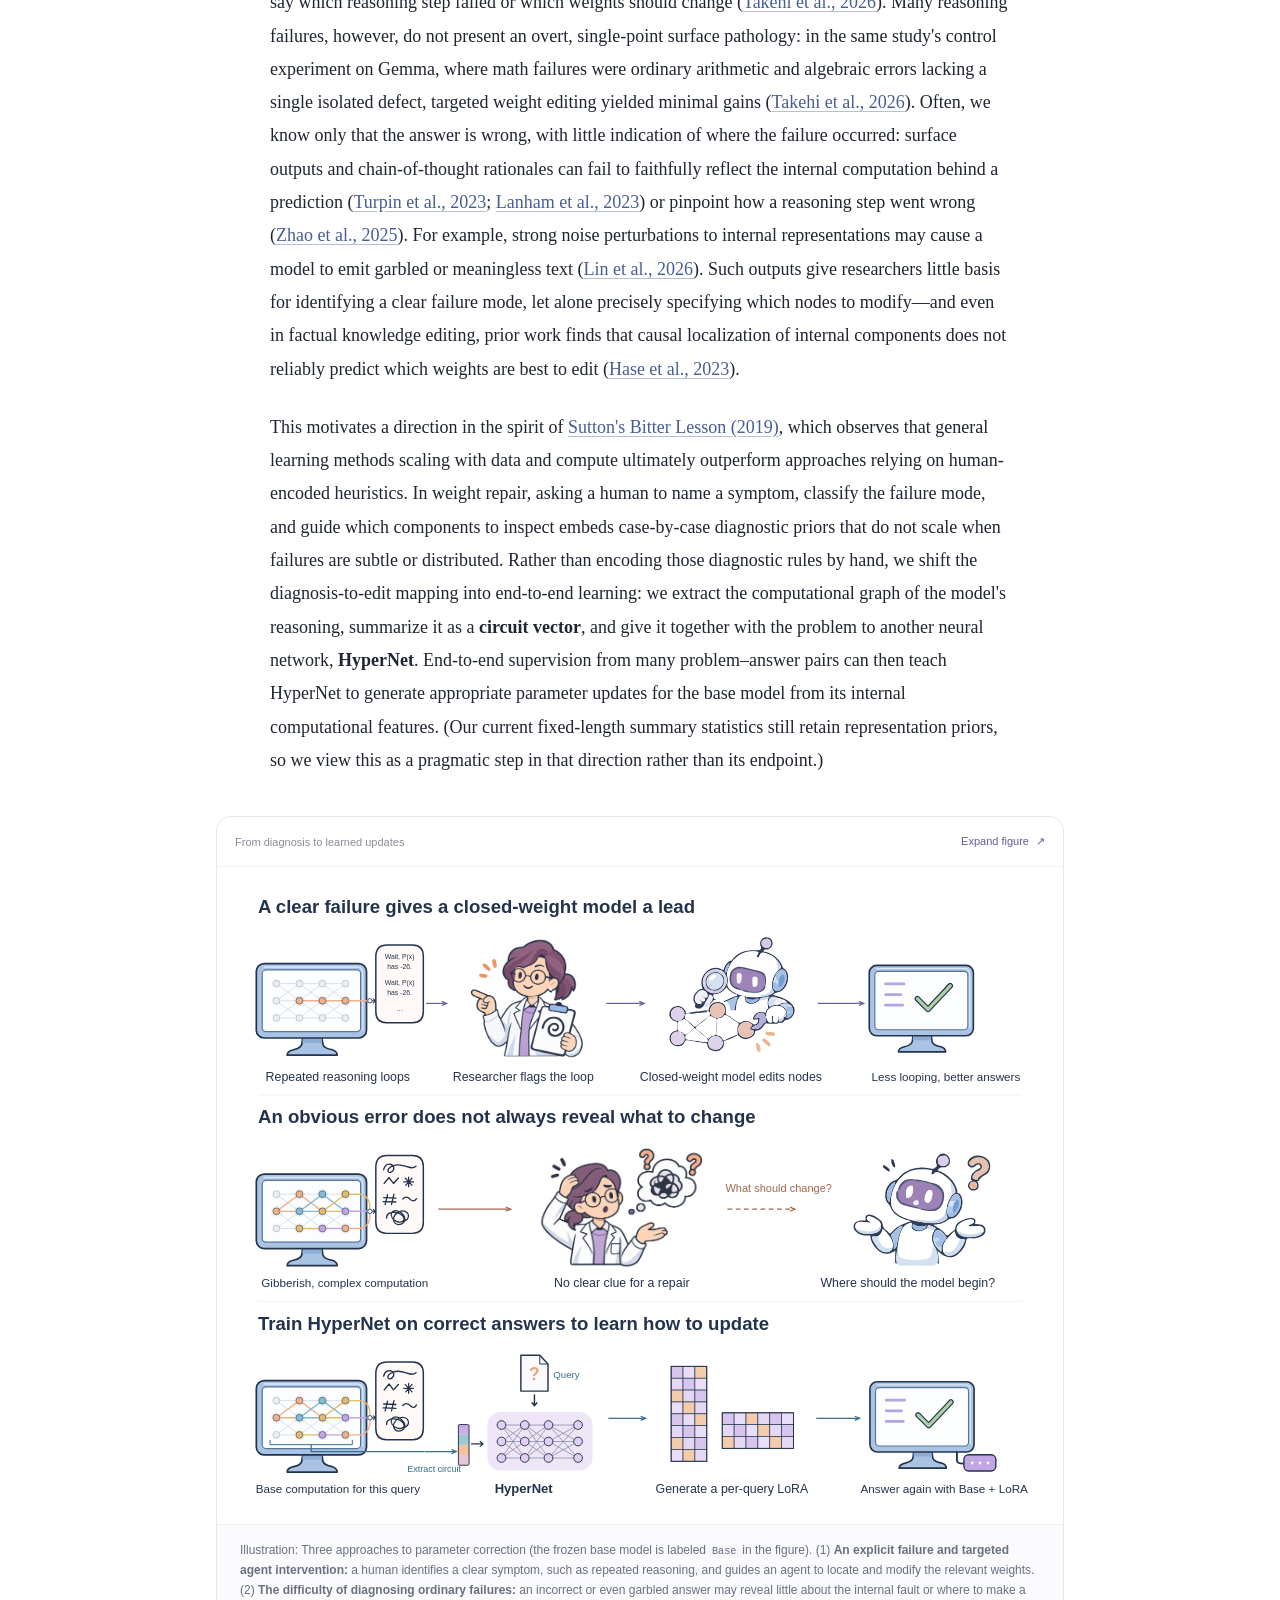
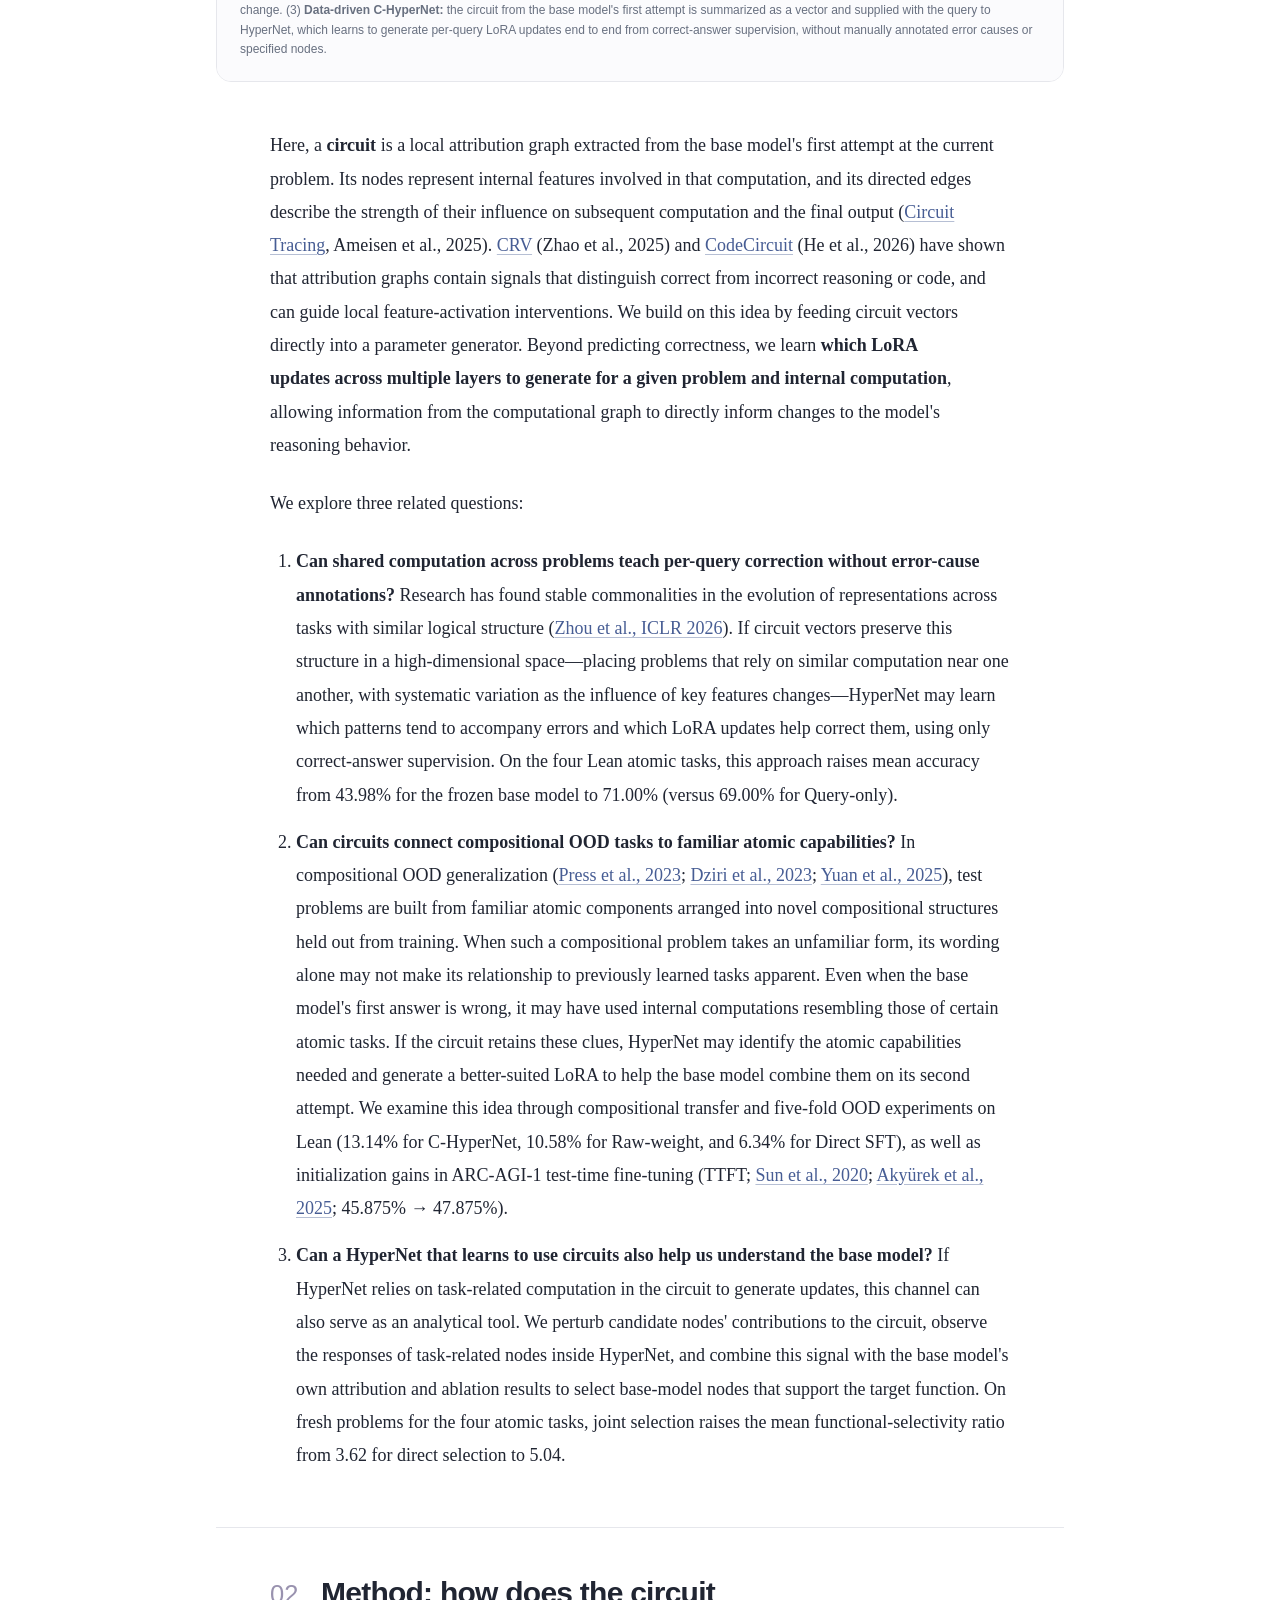
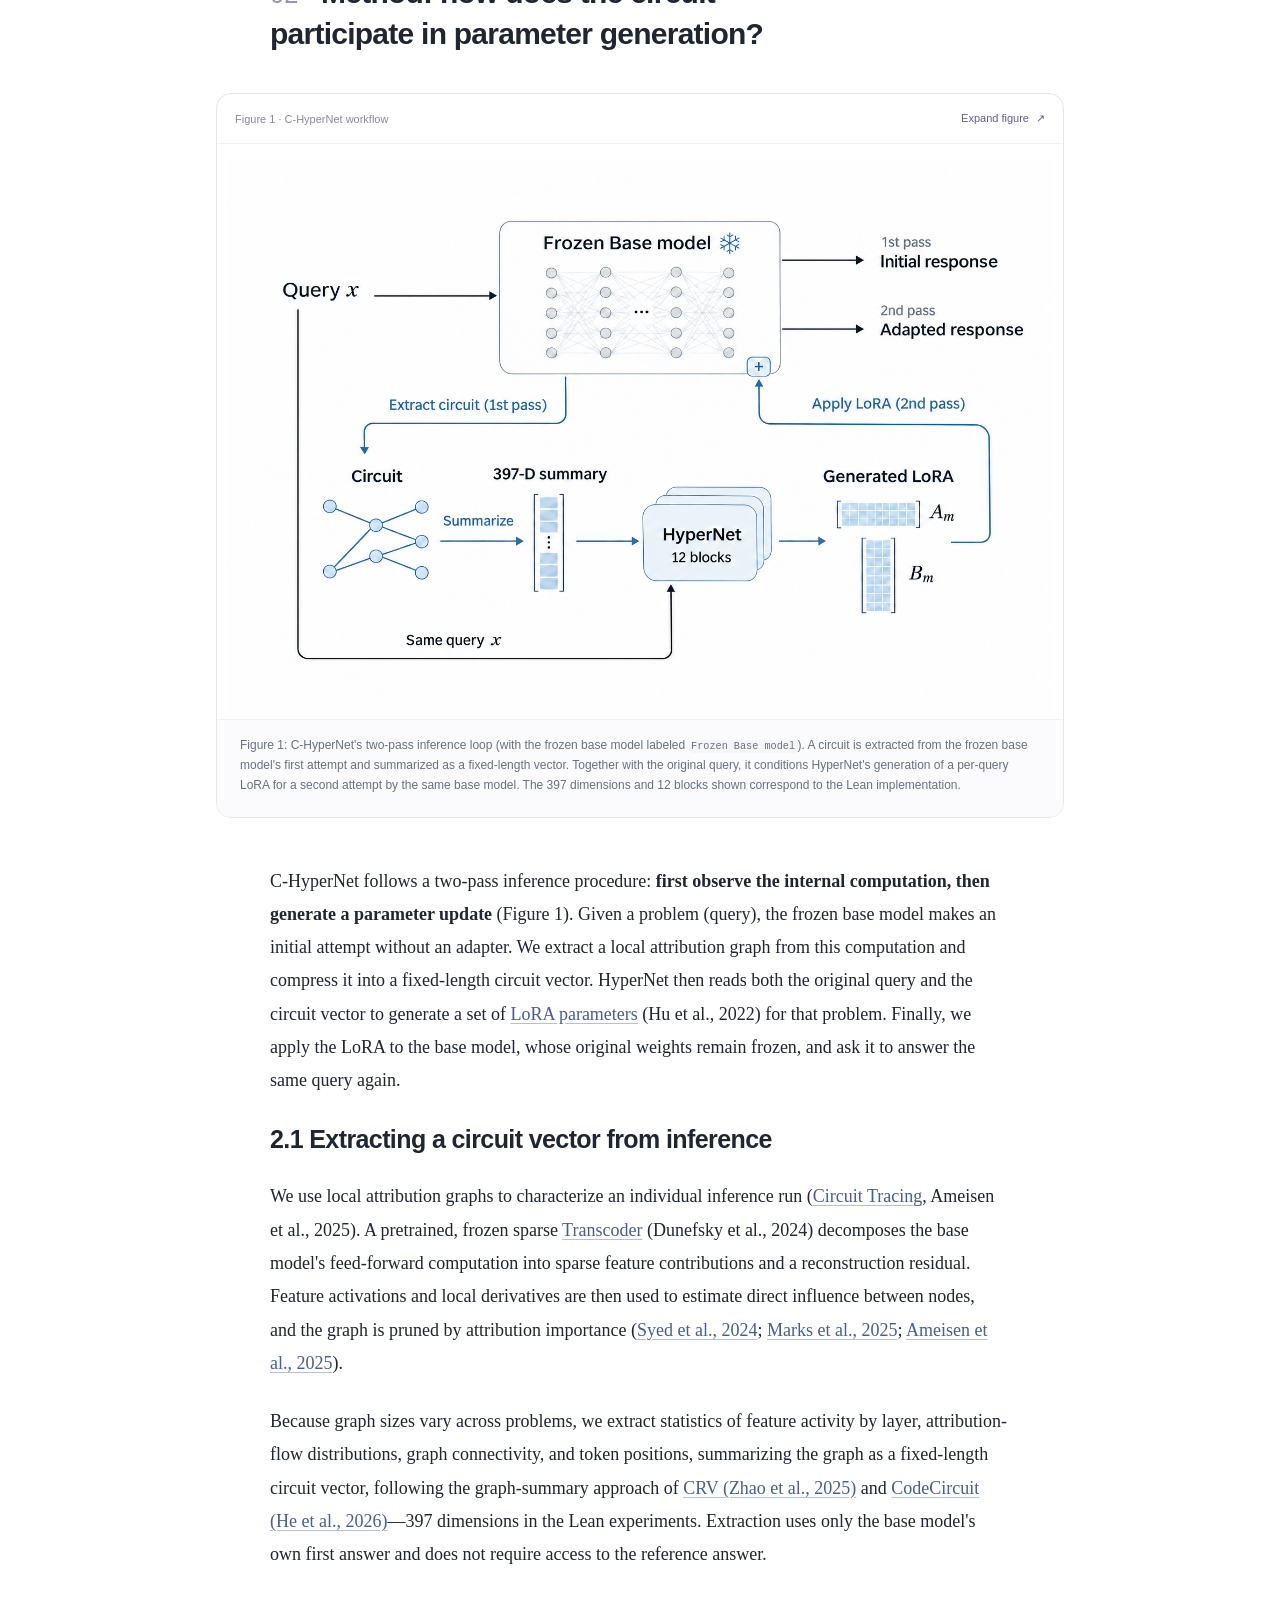
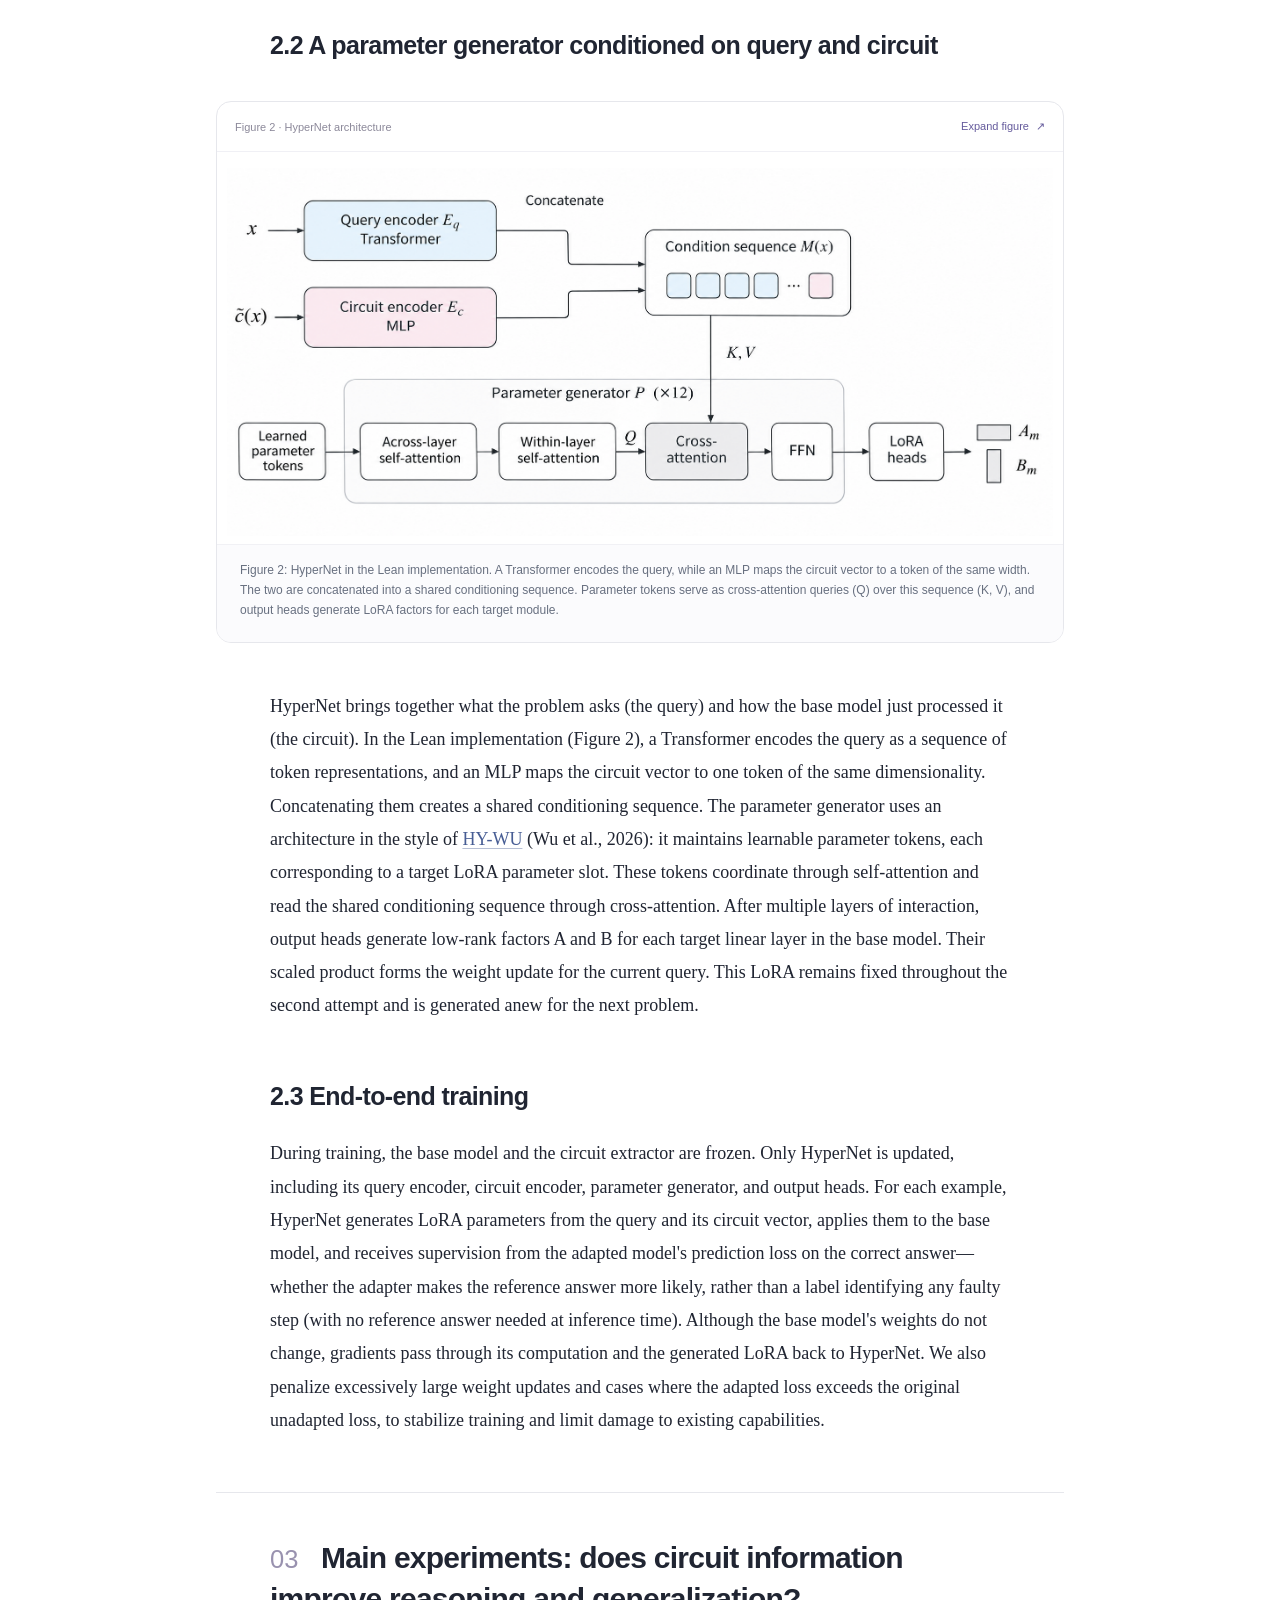
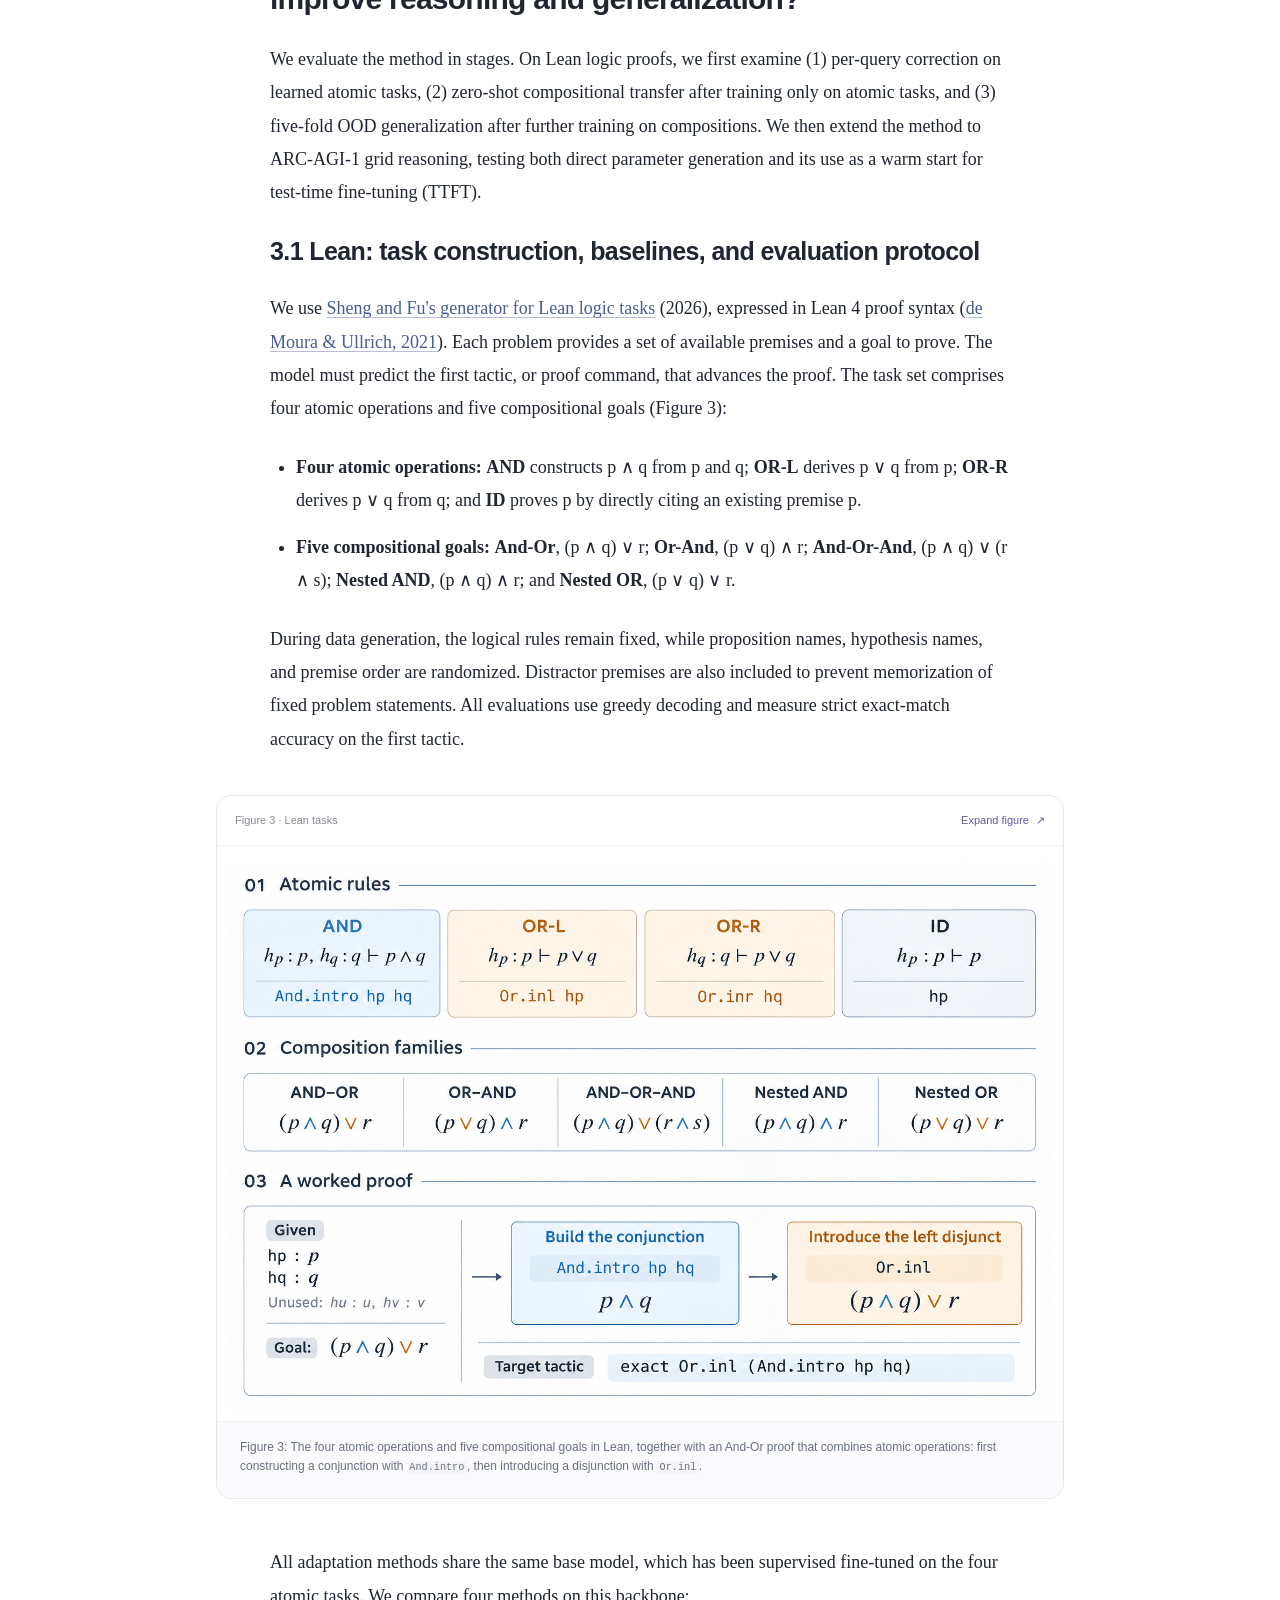
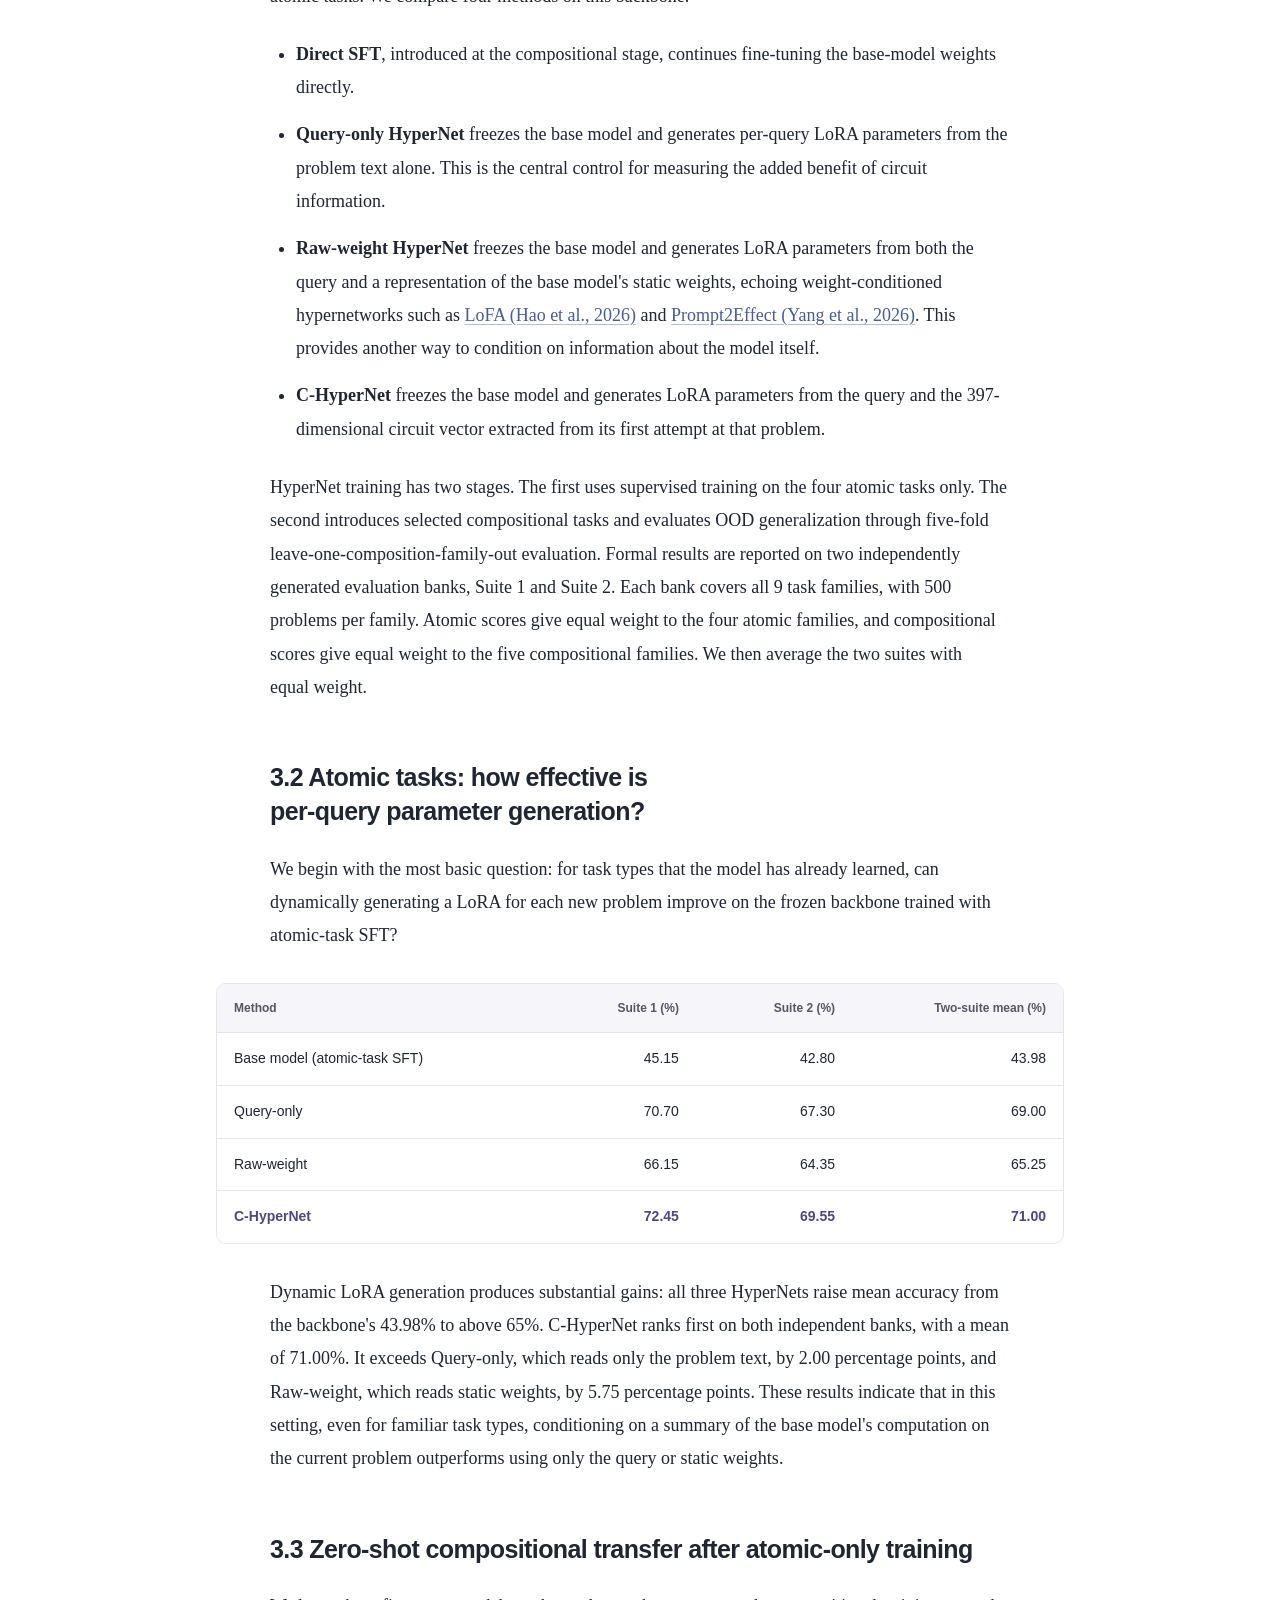
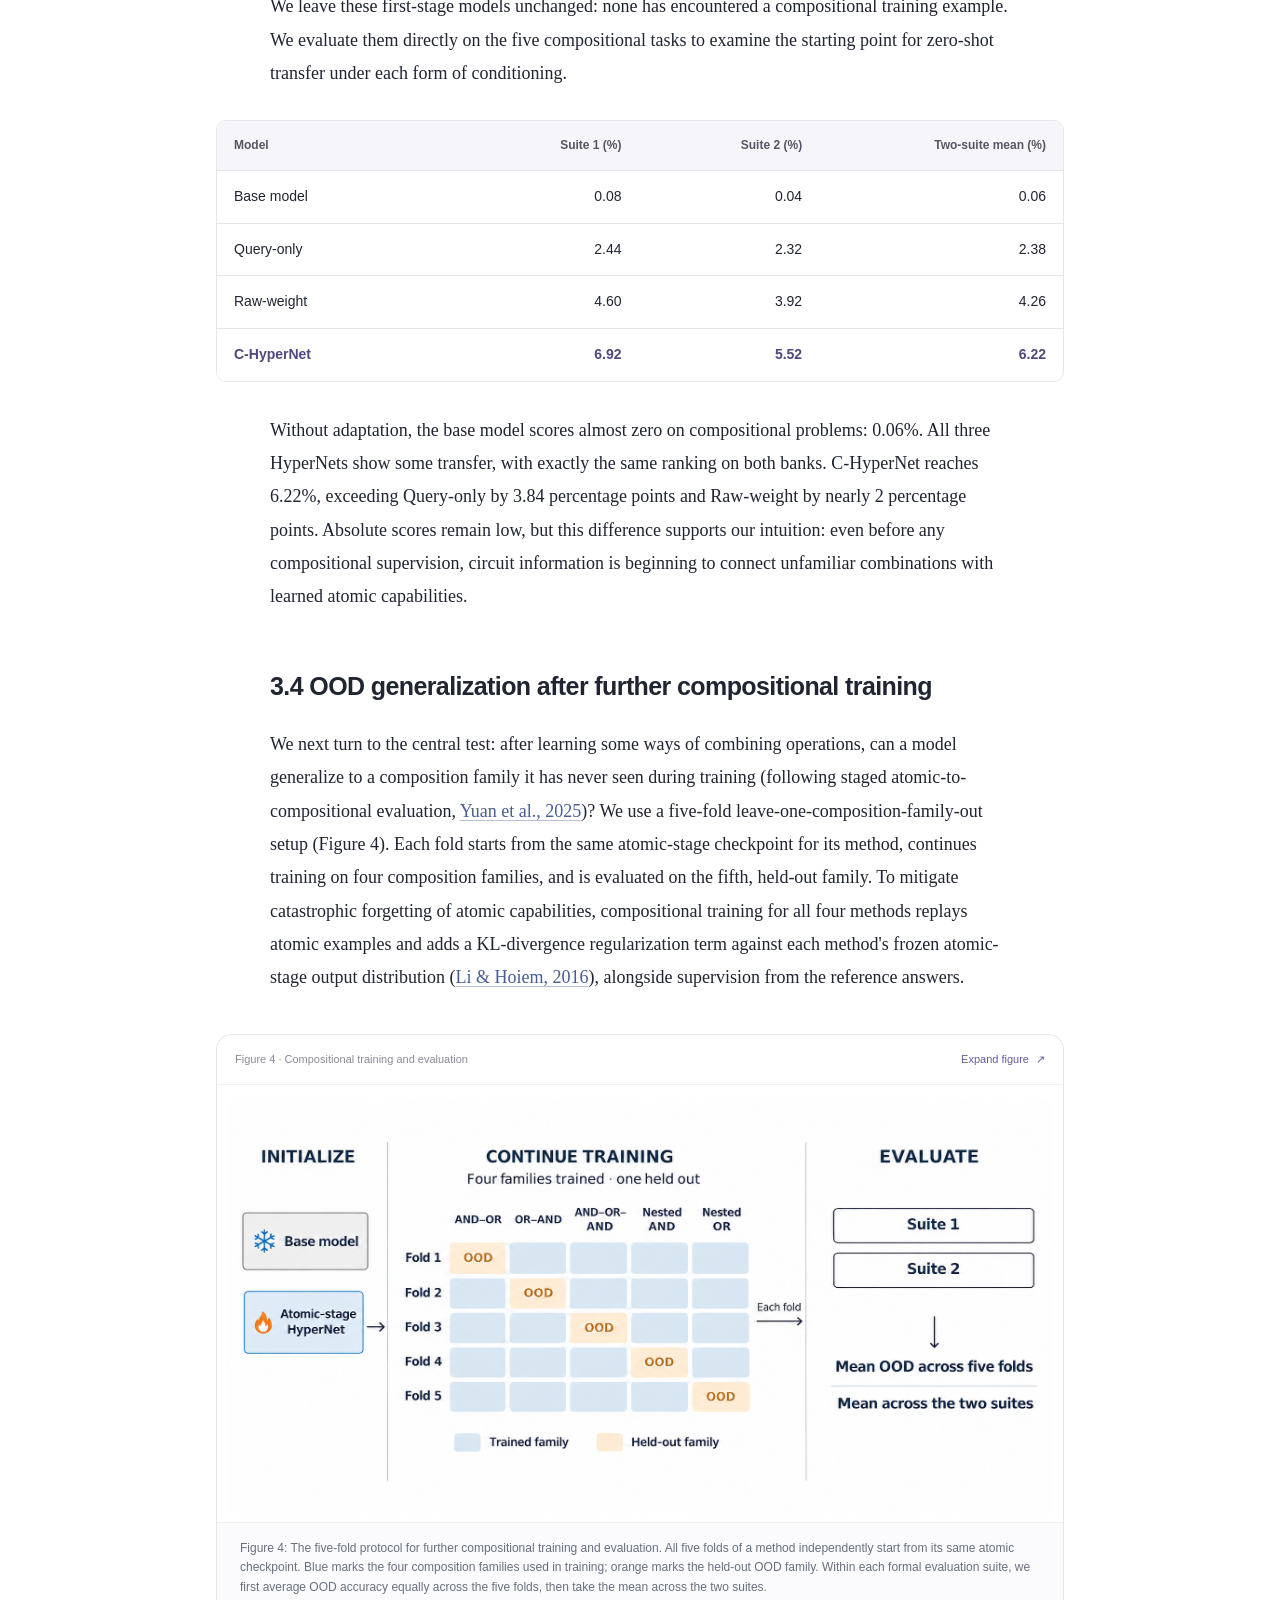
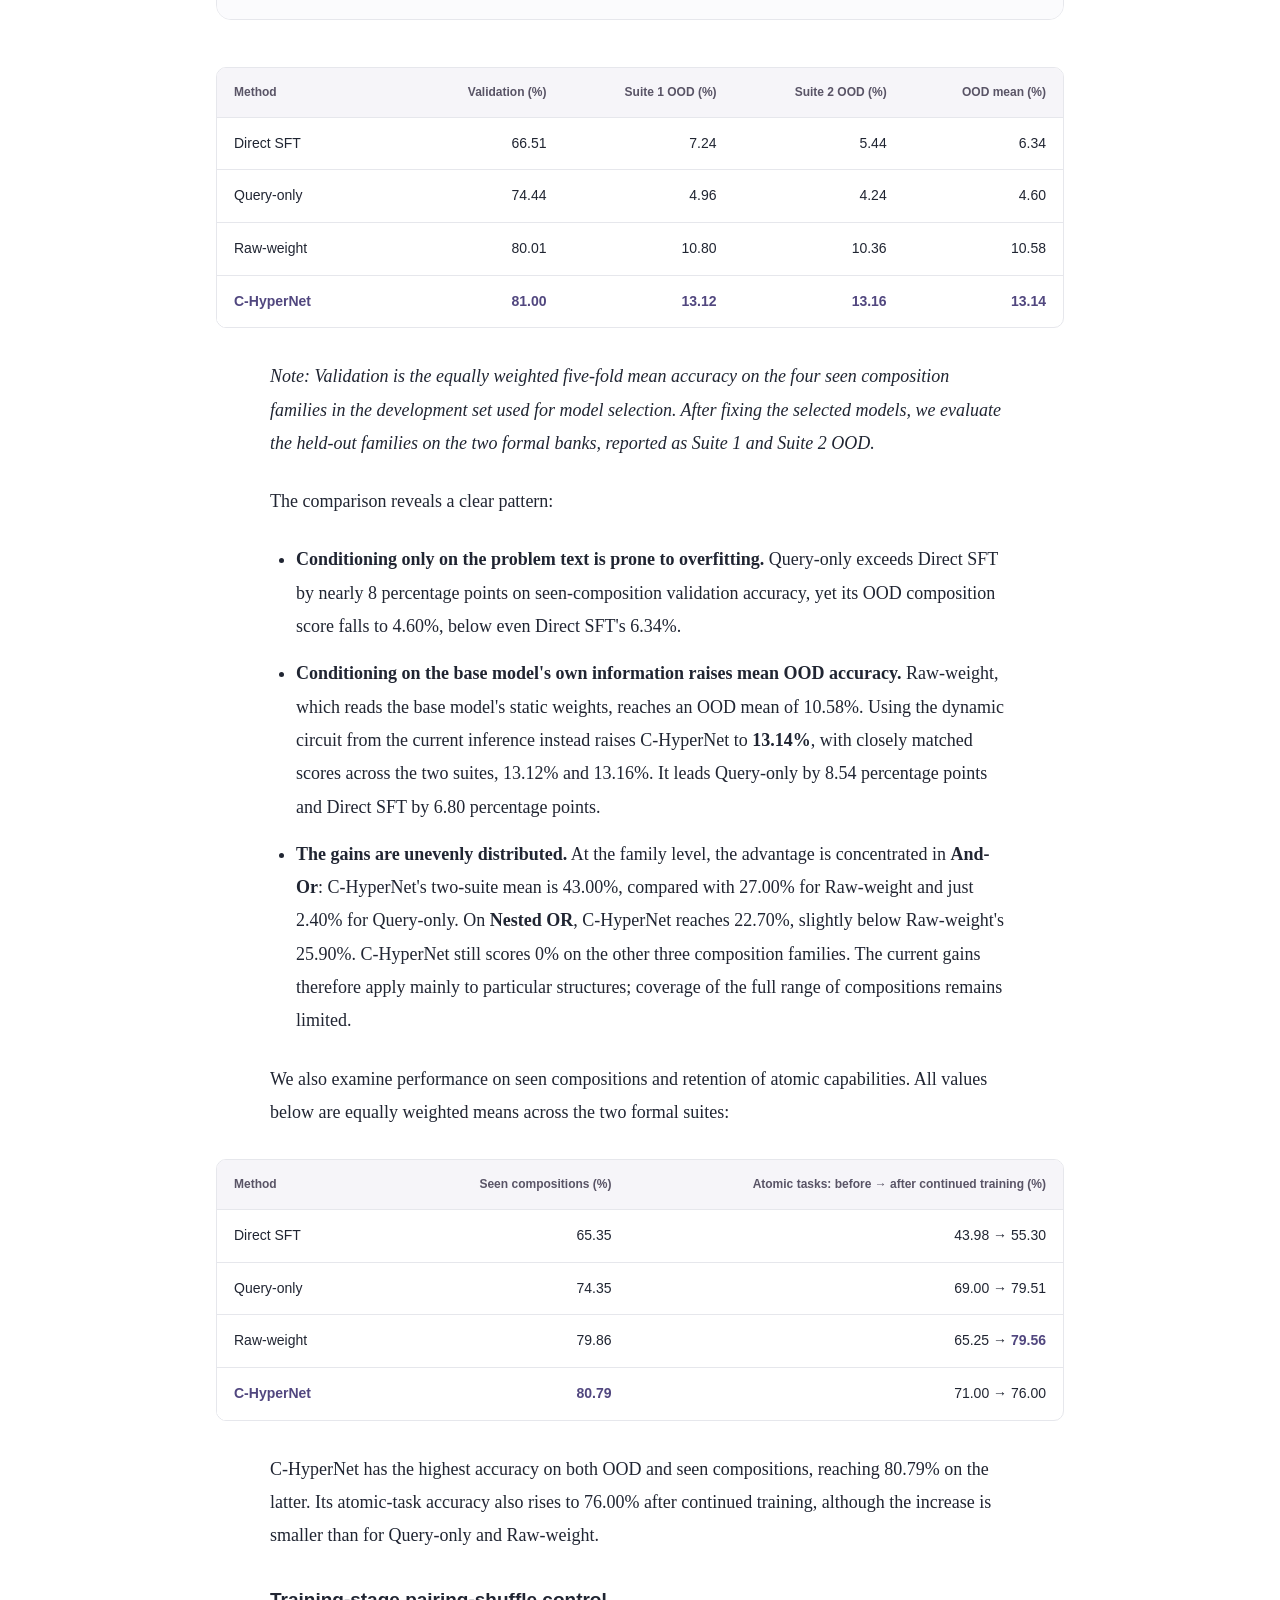
==== commit da4fffe3: "Revert "Link the public code and experiment records mirror" This reverts commit 19ab5785af8438fc6e1d" ====
--- a/index.html
+++ b/index.html
@@ -43,7 +43,7 @@
         <p class="author-affiliations"><span><sup>1</sup> Peking University,</span> <span><sup>2</sup> IQuest Research</span></p>
         <p class="author-note"><sup>†</sup> Corresponding author: <a href="mailto:jie.fu@iquestlab.com">jie.fu@iquestlab.com</a></p>
       </div>
-      <div class="hero-meta"><a class="repo-link" href="https://github.com/Veri-Safe/circuit-hypernet" target="_blank" rel="noopener noreferrer" aria-label="View Circuit-HyperNet code on GitHub"><svg width="16" height="16" viewBox="0 0 24 24" aria-hidden="true" focusable="false" fill="currentColor"><path d="M12 0C5.37 0 0 5.37 0 12c0 5.31 3.435 9.795 8.205 11.385.6.105.825-.255.825-.57 0-.285-.015-1.23-.015-2.235-3.015.555-3.795-.735-4.035-1.41-.135-.345-.72-1.41-1.23-1.695-.42-.225-1.02-.78-.015-.795.945-.015 1.62.87 1.845 1.23 1.08 1.815 2.805 1.305 3.495.99.105-.78.42-1.305.765-1.605-2.67-.3-5.46-1.335-5.46-5.925 0-1.305.465-2.385 1.23-3.225-.12-.3-.54-1.53.12-3.18 0 0 1.005-.315 3.3 1.23.96-.27 1.98-.405 3-.405s2.04.135 3 .405c2.295-1.56 3.3-1.23 3.3-1.23.66 1.65.24 2.88.12 3.18.765.84 1.23 1.905 1.23 3.225 0 4.605-2.805 5.625-5.475 5.925.435.375.81 1.095.81 2.22 0 1.605-.015 2.895-.015 3.3 0 .315.225.69.825.57A12.02 12.02 0 0 0 24 12c0-6.63-5.37-12-12-12Z"/></svg>Code</a><a class="repo-link" href="https://github.com/hitzjq/Circuit-Hypernet" target="_blank" rel="noopener noreferrer" aria-label="View the public Circuit-HyperNet code mirror on GitHub">Code mirror</a><a class="repo-link" href="Circuit-HyperNet.pdf" download>Download PDF</a><a class="repo-link" href="https://doi.org/10.5281/zenodo.24566714" aria-label="Report DOI 10.5281/zenodo.24566714">DOI</a></div>
+      <div class="hero-meta"><a class="repo-link" href="https://github.com/Veri-Safe/circuit-hypernet" target="_blank" rel="noopener noreferrer" aria-label="View Circuit-HyperNet code on GitHub"><svg width="16" height="16" viewBox="0 0 24 24" aria-hidden="true" focusable="false" fill="currentColor"><path d="M12 0C5.37 0 0 5.37 0 12c0 5.31 3.435 9.795 8.205 11.385.6.105.825-.255.825-.57 0-.285-.015-1.23-.015-2.235-3.015.555-3.795-.735-4.035-1.41-.135-.345-.72-1.41-1.23-1.695-.42-.225-1.02-.78-.015-.795.945-.015 1.62.87 1.845 1.23 1.08 1.815 2.805 1.305 3.495.99.105-.78.42-1.305.765-1.605-2.67-.3-5.46-1.335-5.46-5.925 0-1.305.465-2.385 1.23-3.225-.12-.3-.54-1.53.12-3.18 0 0 1.005-.315 3.3 1.23.96-.27 1.98-.405 3-.405s2.04.135 3 .405c2.295-1.56 3.3-1.23 3.3-1.23.66 1.65.24 2.88.12 3.18.765.84 1.23 1.905 1.23 3.225 0 4.605-2.805 5.625-5.475 5.925.435.375.81 1.095.81 2.22 0 1.605-.015 2.895-.015 3.3 0 .315.225.69.825.57A12.02 12.02 0 0 0 24 12c0-6.63-5.37-12-12-12Z"/></svg>Code</a><a class="repo-link" href="Circuit-HyperNet.pdf" download>Download PDF</a><a class="repo-link" href="https://doi.org/10.5281/zenodo.24566714" aria-label="Report DOI 10.5281/zenodo.24566714">DOI</a></div>
     </div>
     <div class="reading-layout">
       <aside class="contents" aria-label="On this page"><p class="contents-label">IN THIS ARTICLE</p><a href="#abstract"><span class="nav-number">—</span><span>Abstract</span></a>
